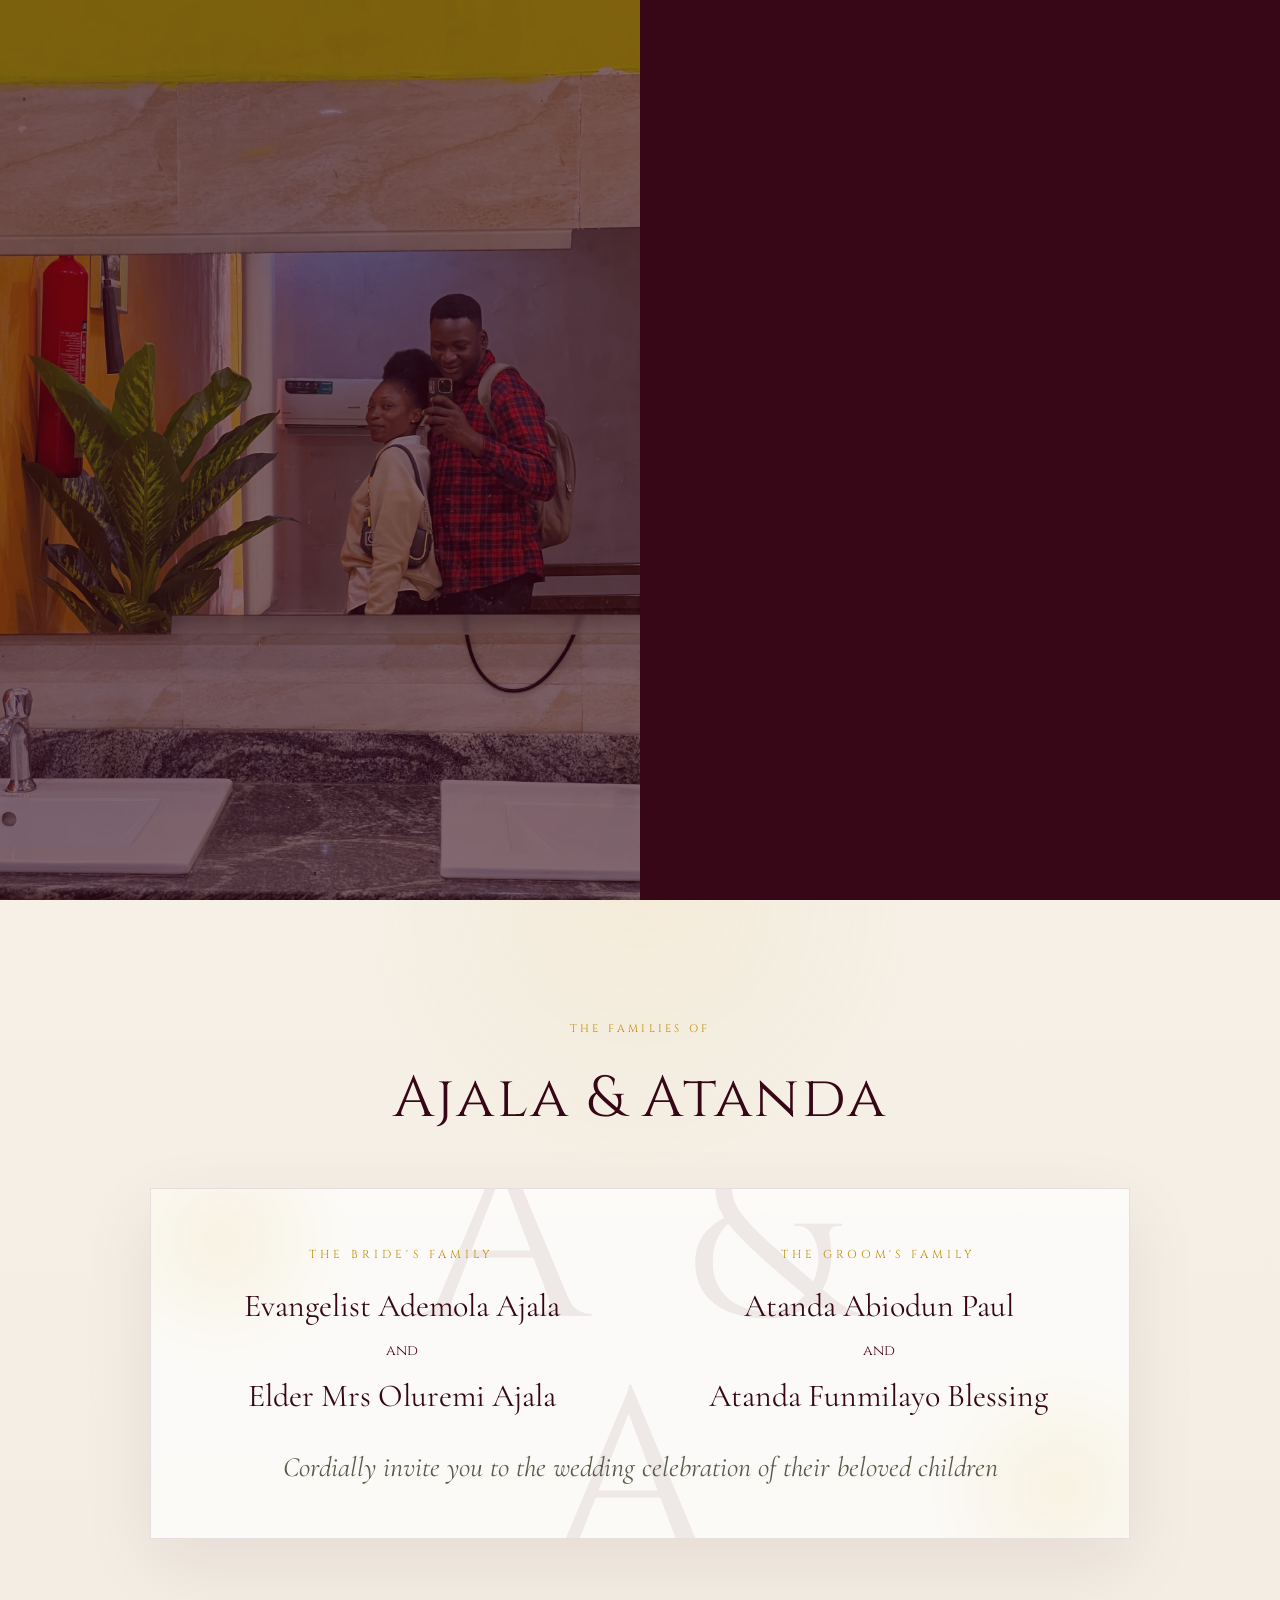
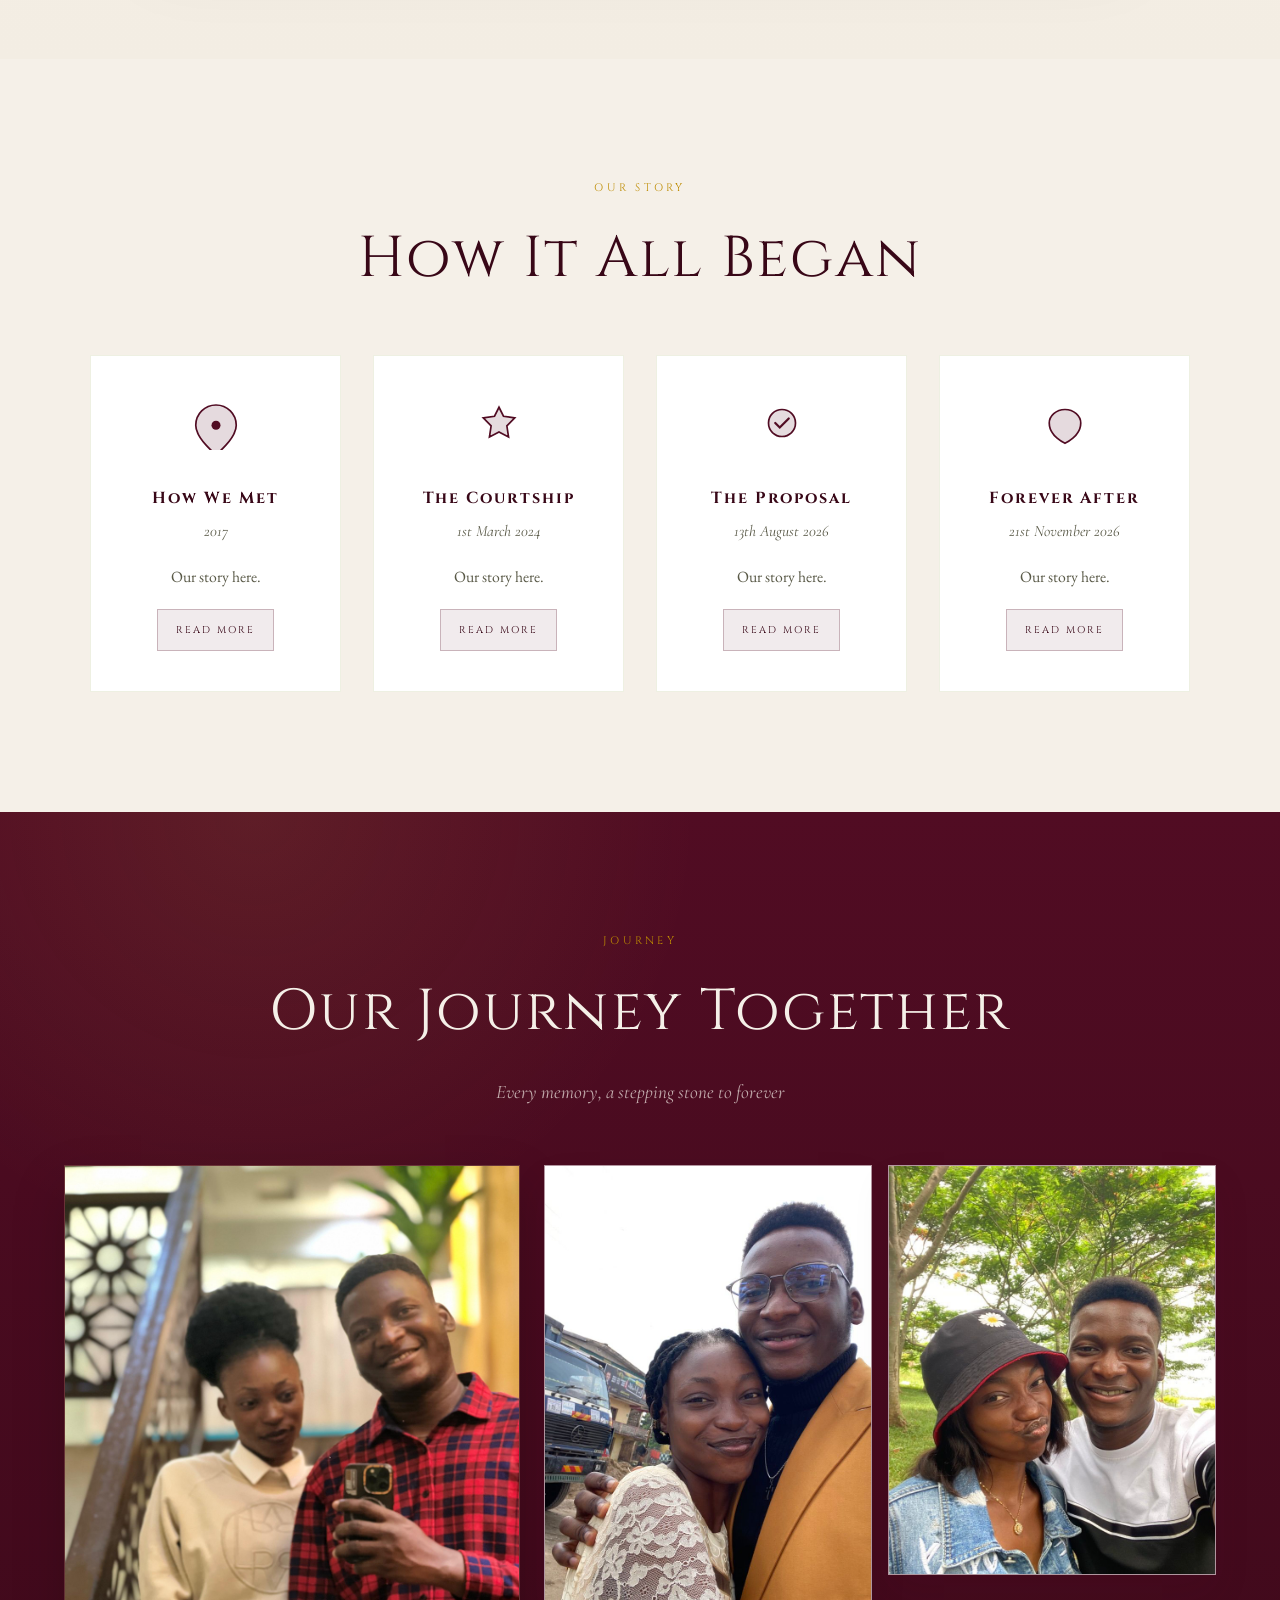
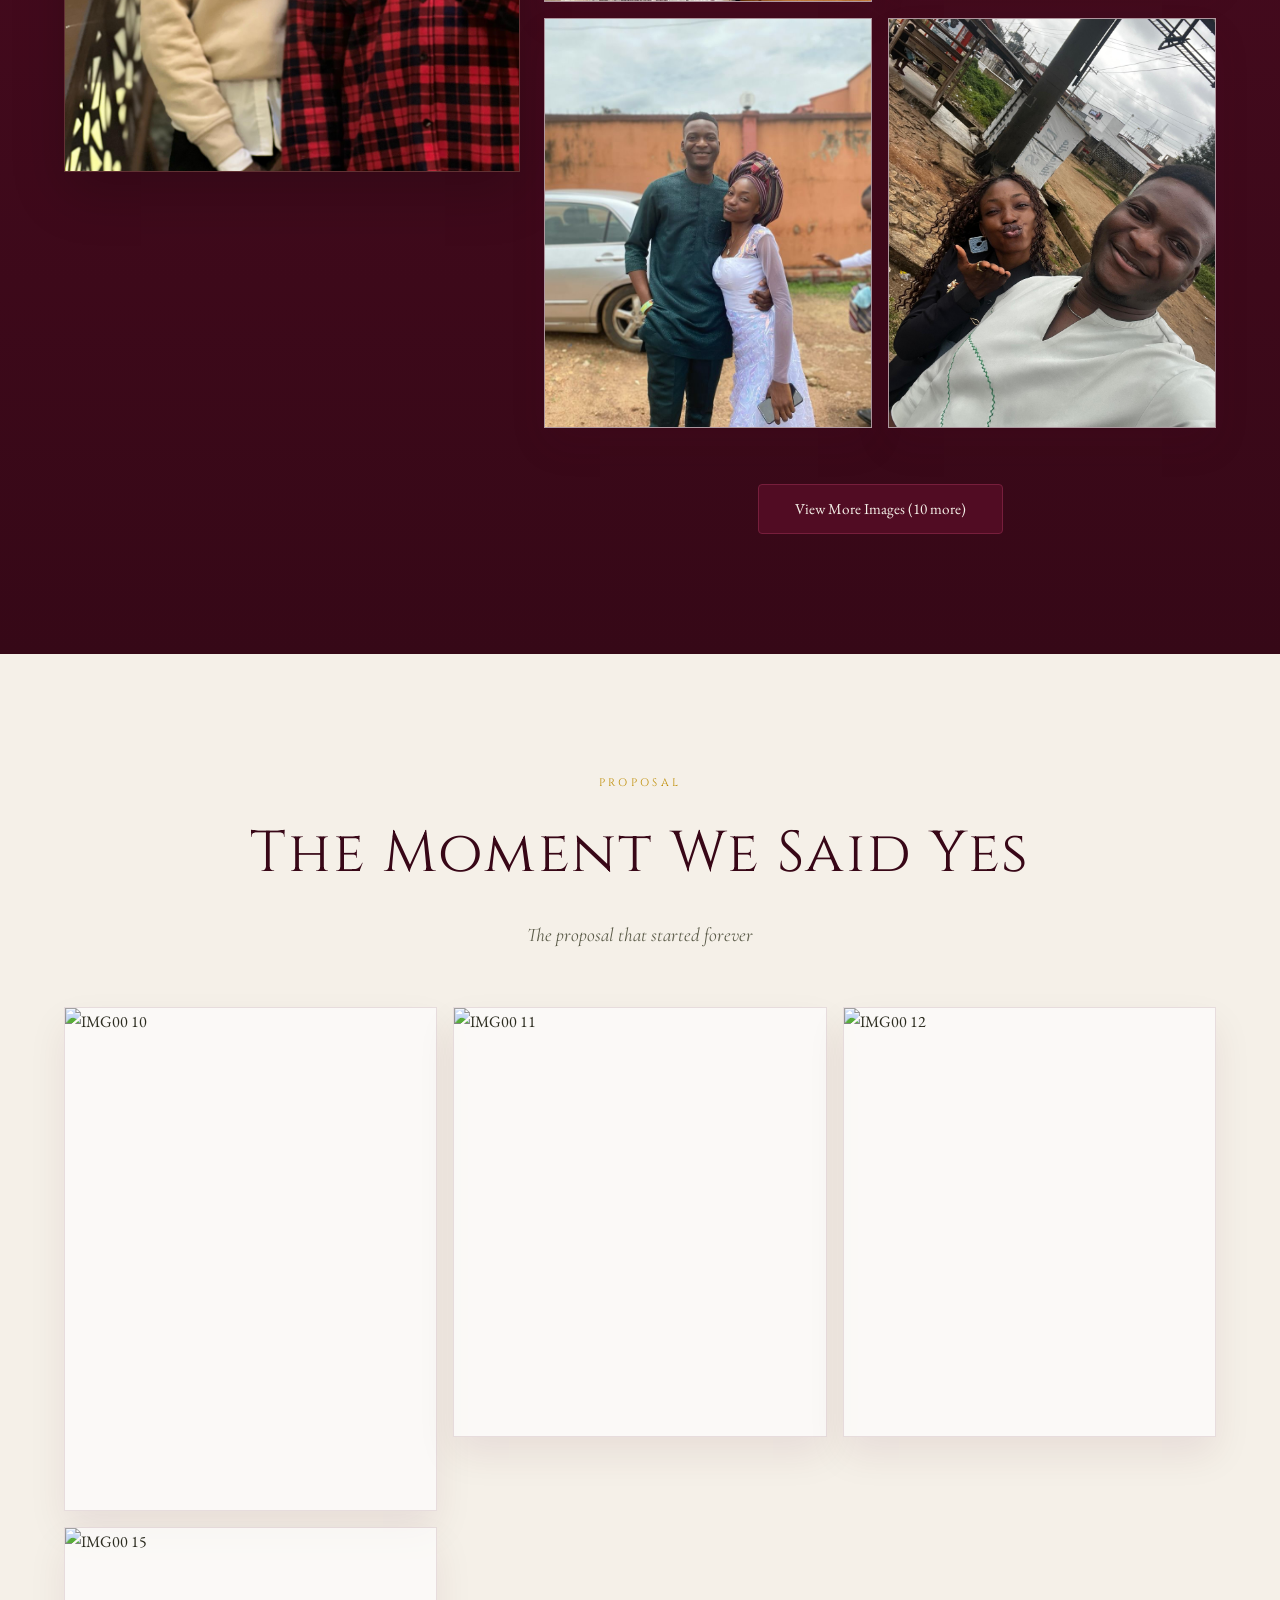
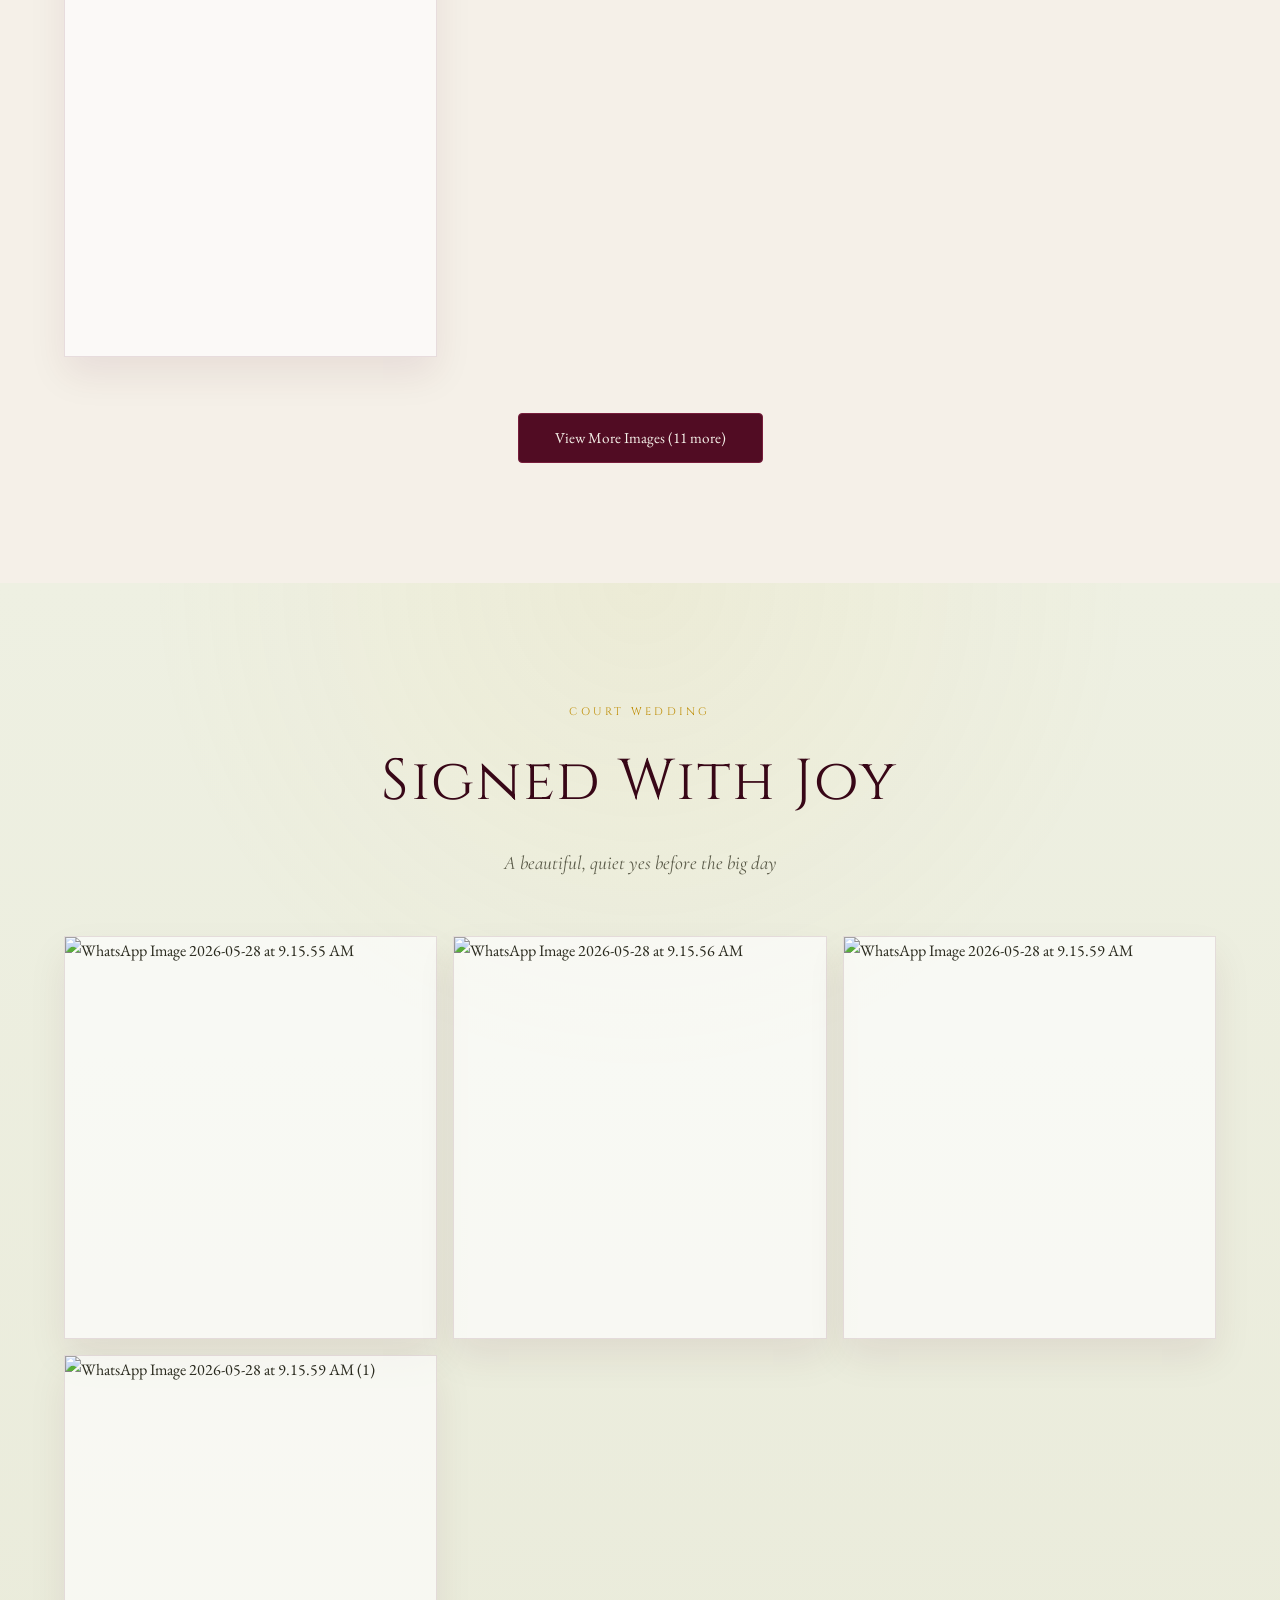
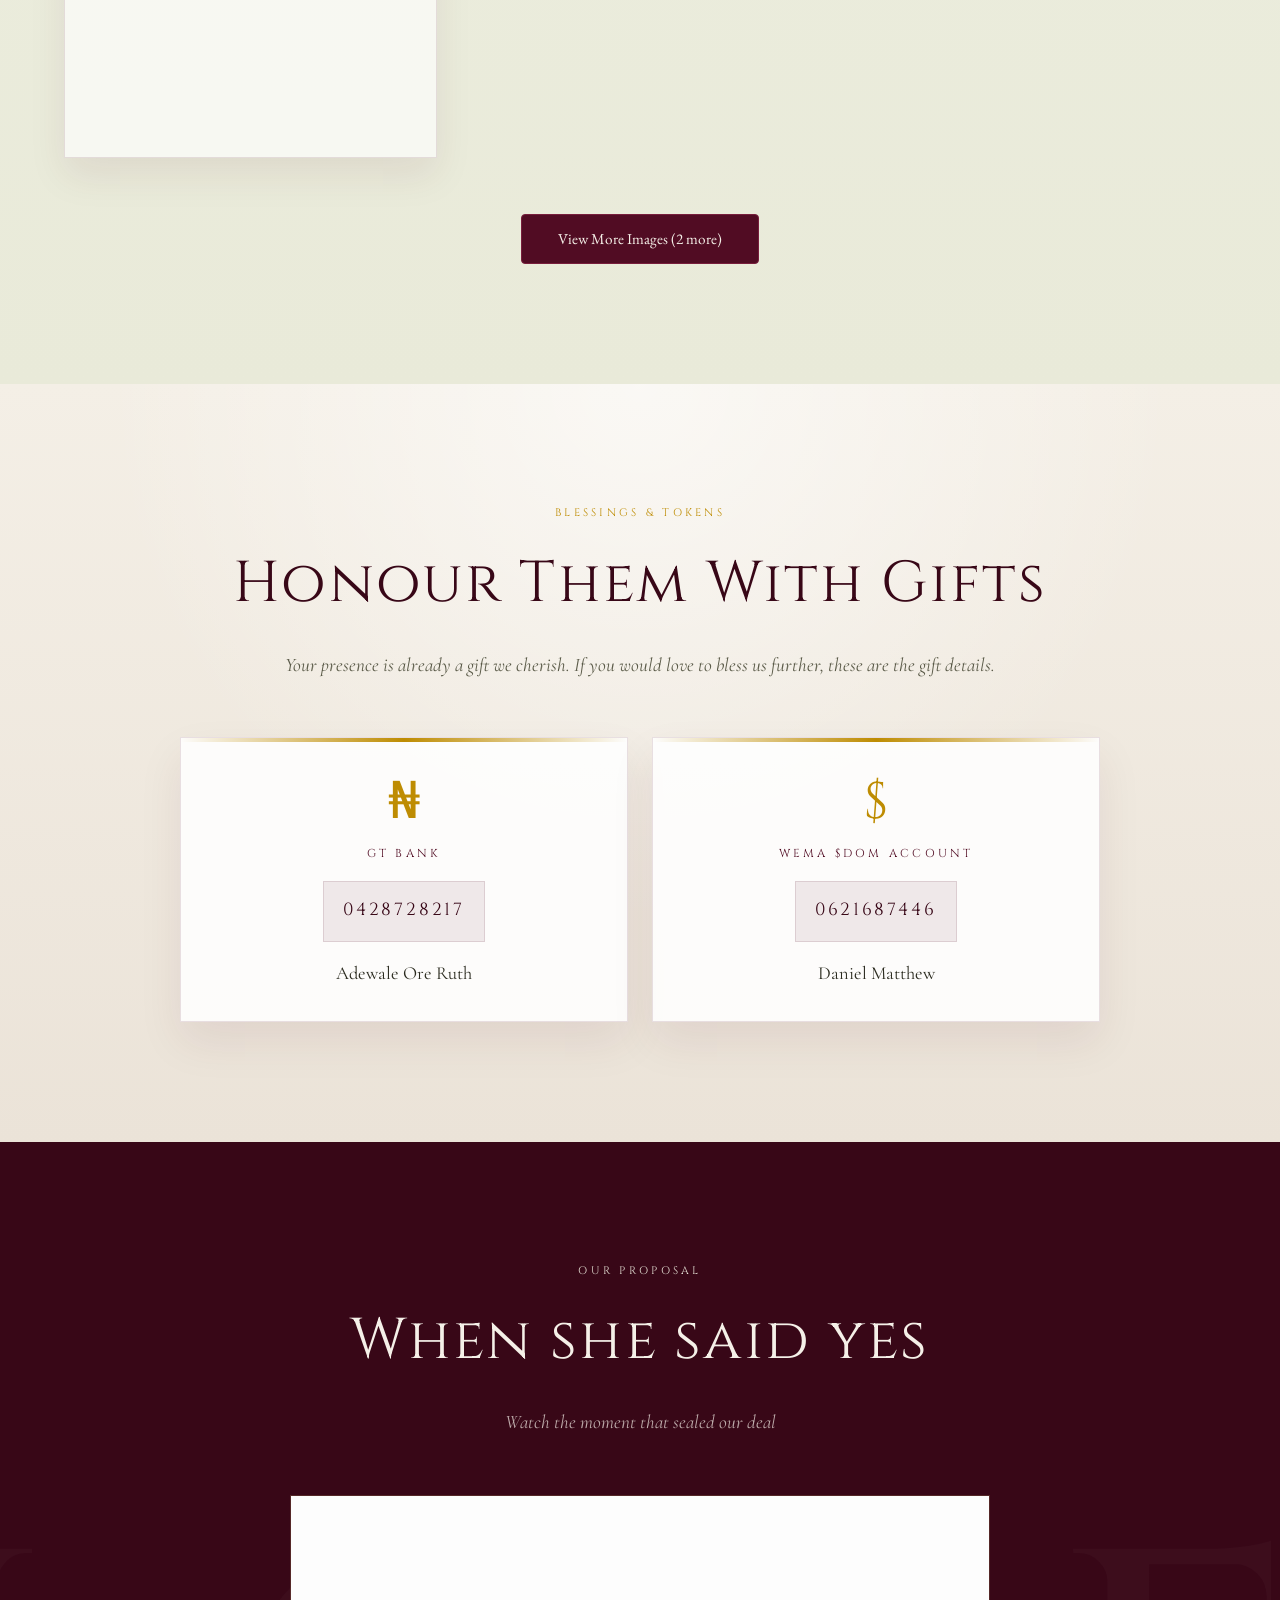
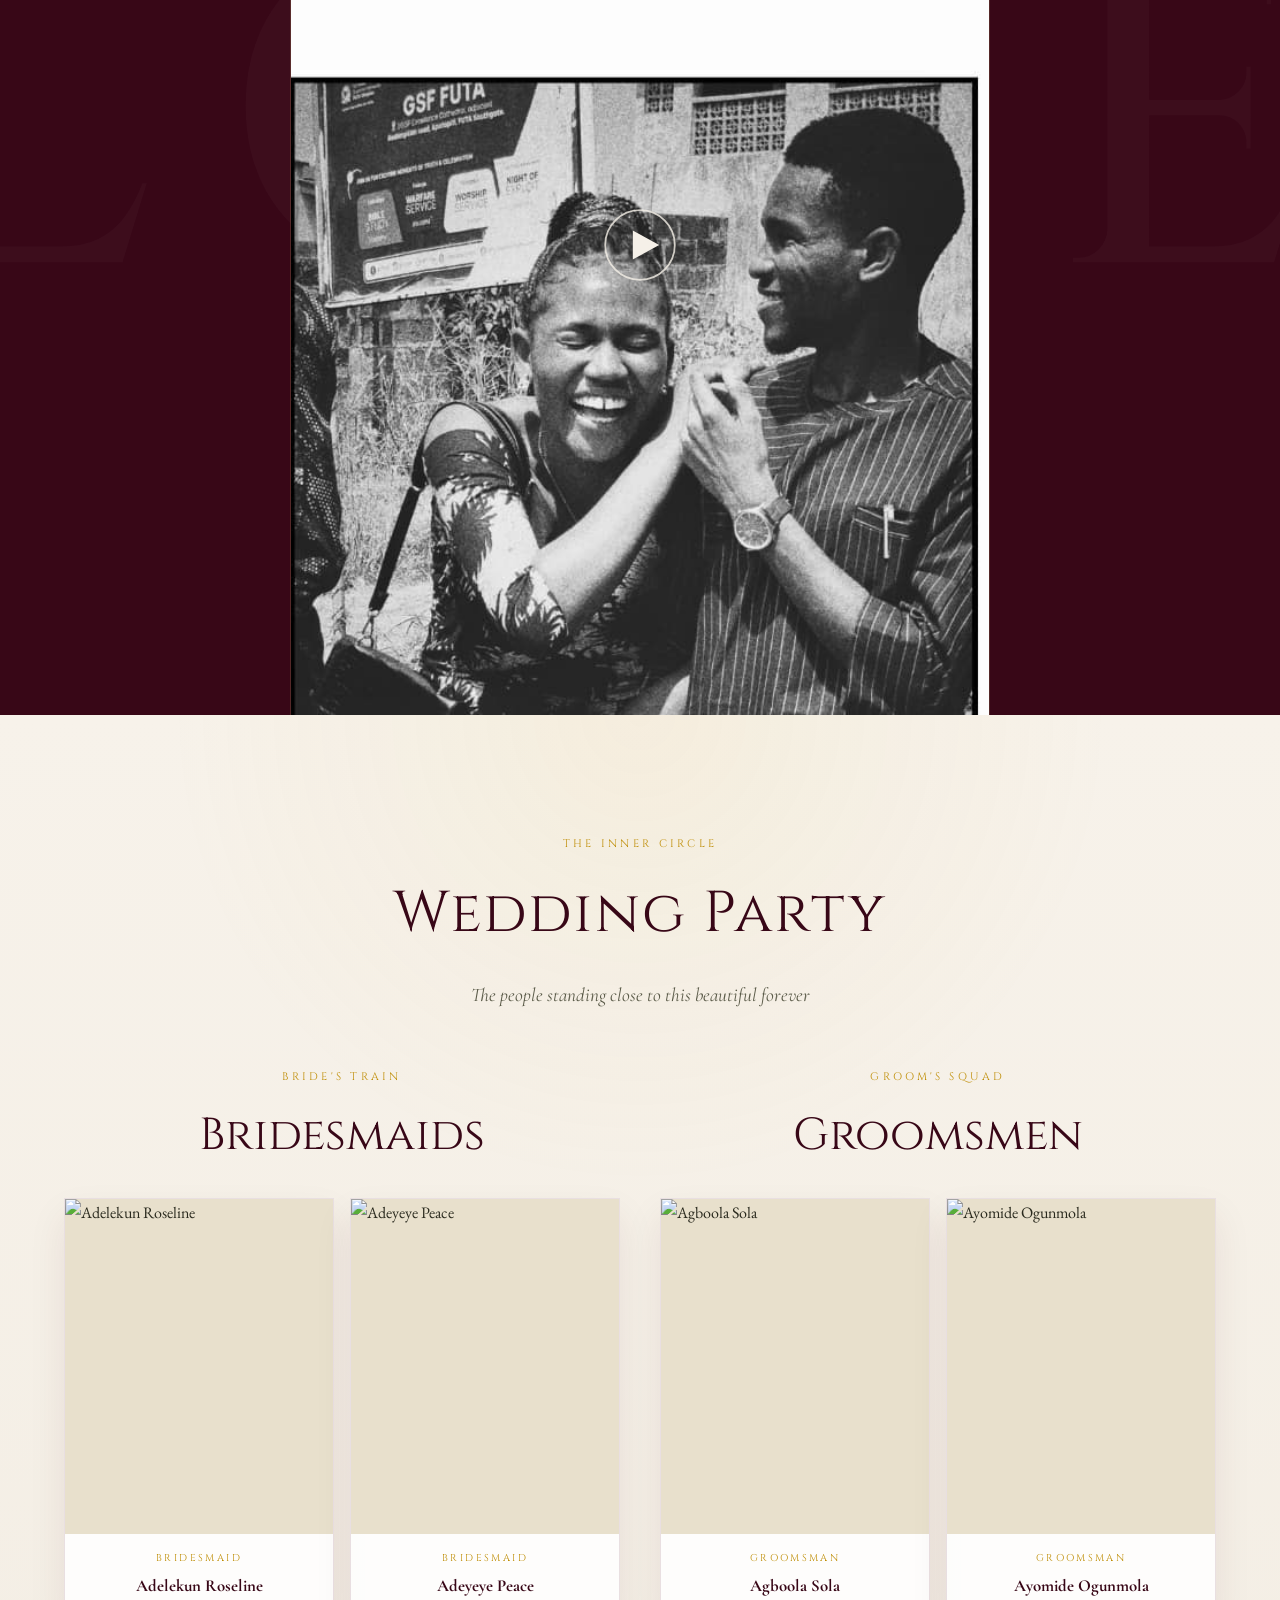
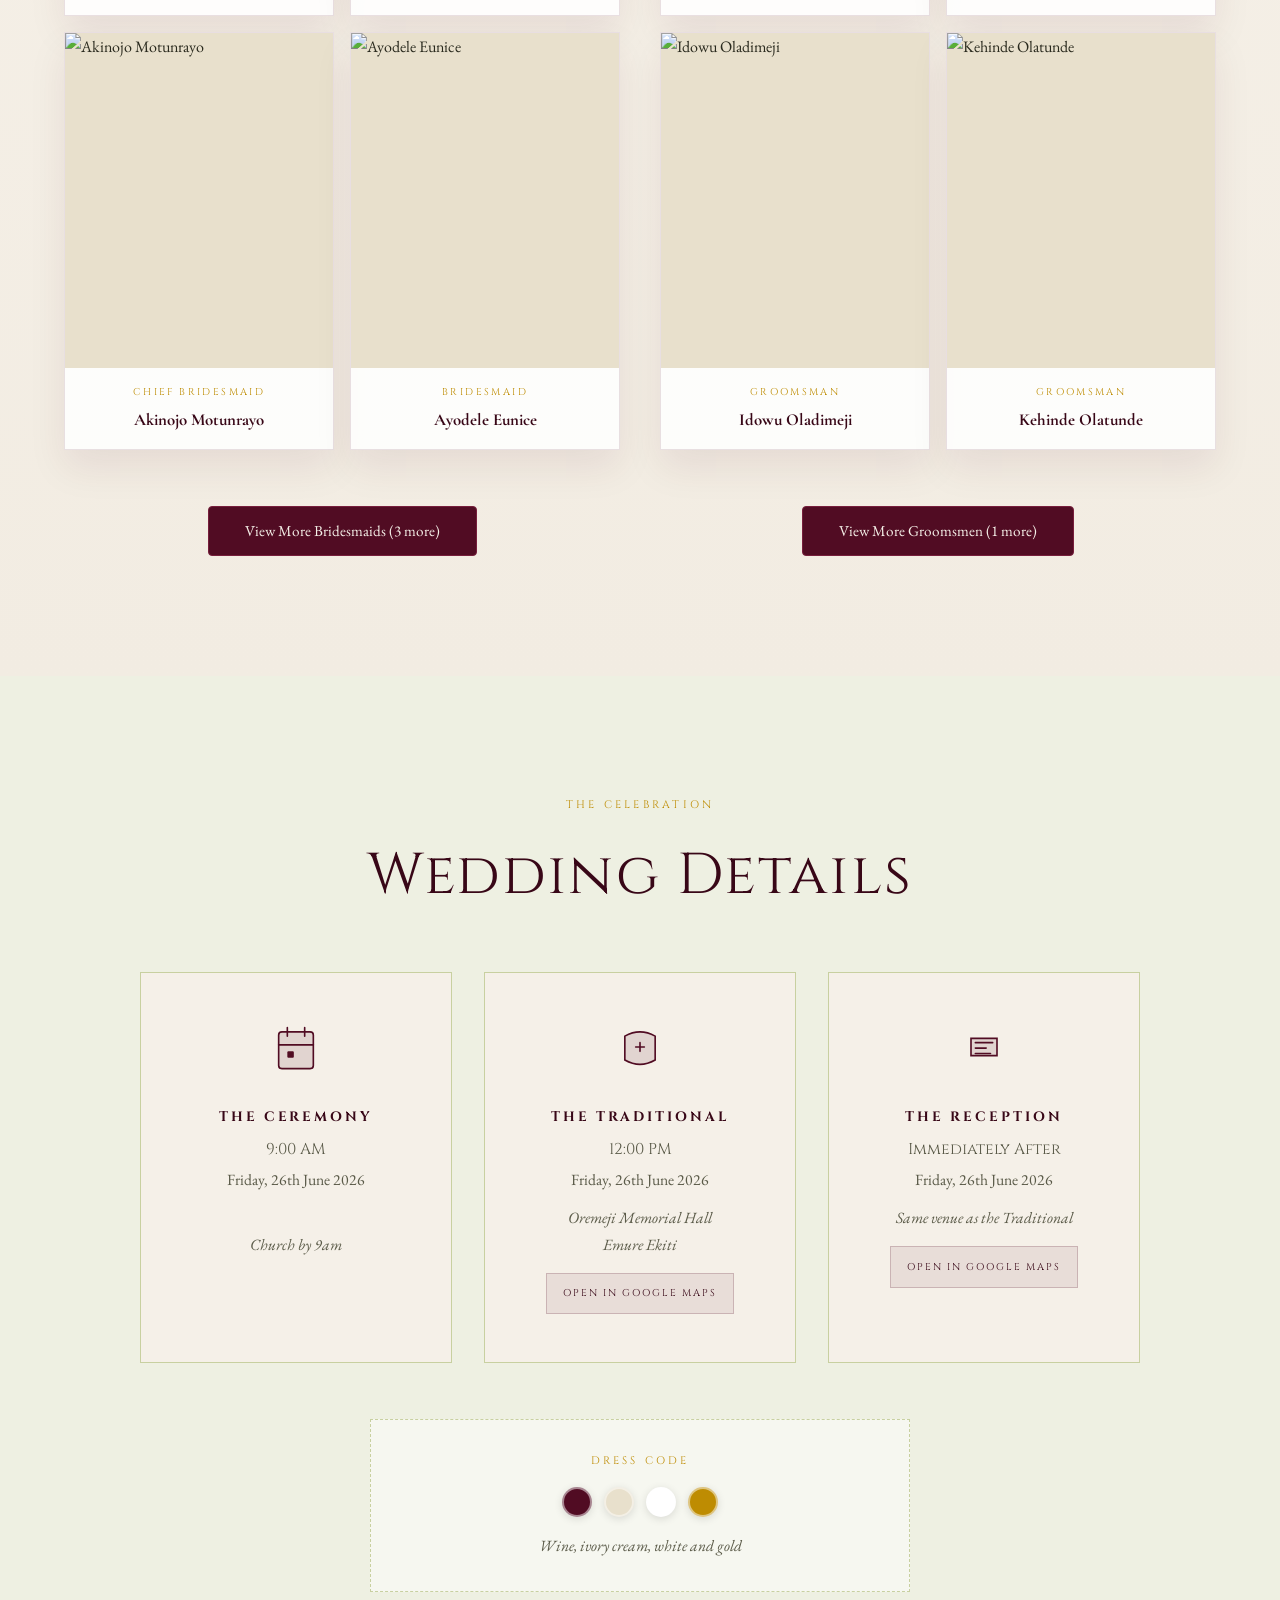
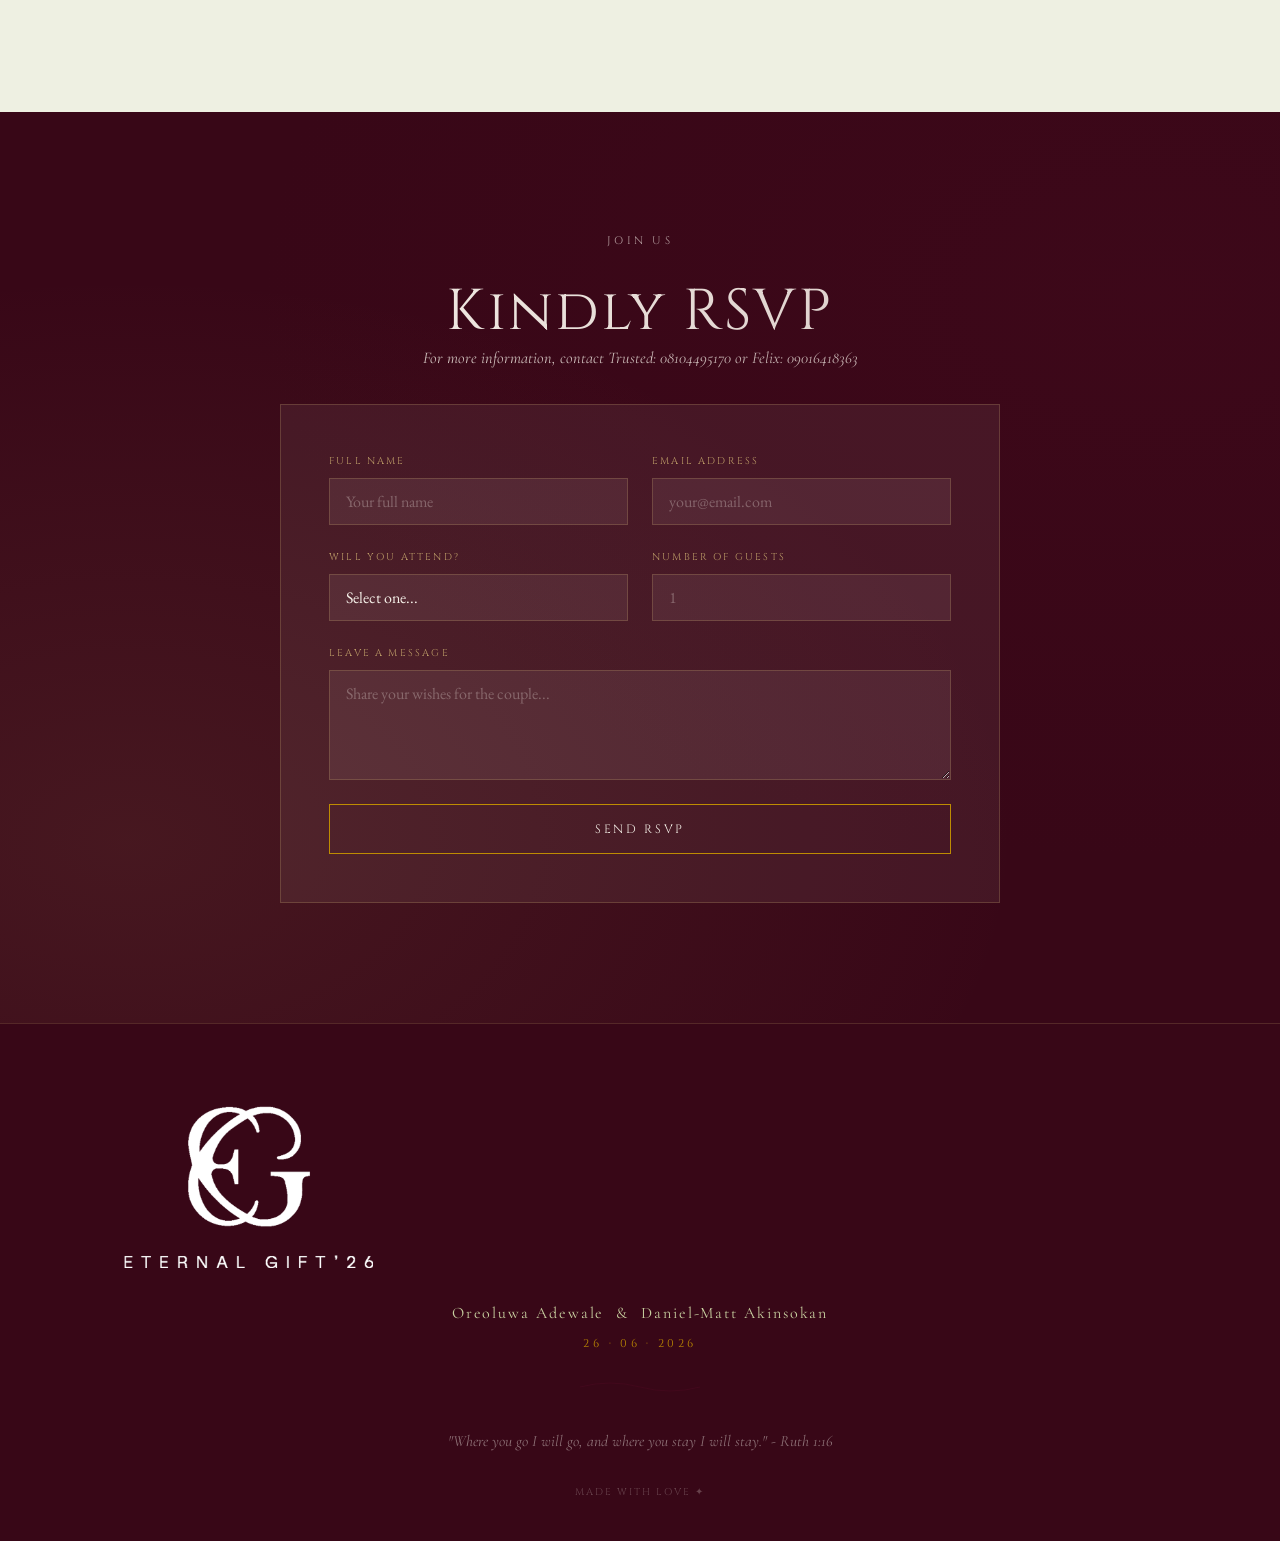
==== index.html @ fa0b30ff "first commit" ====
<!DOCTYPE html>
<html lang="en">

<!-- Mirrored from daniel-ore.vercel.app/ by HTTrack Website Copier/3.x [XR&CO'2014], Fri, 26 Jun 2026 04:36:59 GMT -->
<!-- Added by HTTrack --><meta http-equiv="content-type" content="text/html;charset=utf-8" /><!-- /Added by HTTrack -->
<head>
  <meta charset="UTF-8" />
  <meta name="viewport" content="width=device-width, initial-scale=1.0"/>
  <title>Oyindamola & Ayomide - Forever Begins</title>
  <link rel="stylesheet" href="style.css" />
  <link rel="shortcut icon" href="EG1White%202.html" type="image/x-icon">
  <link href="https://fonts.googleapis.com/css2?family=Cormorant+Garamond:ital,wght@0,300;0,400;0,600;1,300;1,400;1,600&amp;family=EB+Garamond:ital,wght@0,400;0,500;1,400&amp;family=Cinzel:wght@400;500&amp;display=swap" rel="stylesheet"/>
</head>
<body>

  <!-- PRELOADER -->
  <div id="preloader">
    <div id="preloaderBg"></div>
    <video id="logoRevealVideo" autoplay muted playsinline style="width: 100%; height: 100%; object-fit: contain; position: relative; z-index: 10;">
      <source src="video/LogoReveal.MP4" type="video/mp4"/>
    </video>
  </div>

  <!-- GLOBAL DECOR -->
  <div class="global-floaters" aria-hidden="true">
    <span class="fl f1"></span>
    <span class="fl f2"></span>
    <span class="fl f3"></span>
    <span class="fl f4"></span>
    <span class="fl f5"></span>
    <span class="fl f6"></span>
    <span class="fl f7"></span>
    <span class="fl f8"></span>
    <span class="fl f9"></span>
    <span class="fl f10"></span>
    <span class="fl f11"></span>
    <span class="fl f12"></span>
  </div>

  <!-- NAVIGATION -->
  <nav id="navbar">
    <div class="nav-monogram"><img src="pictures/EG1Black%202.PNG" alt="EG Logo" style="height: 50px; width: auto;"/></div>
    <ul class="nav-links">
      <li><a href="#party">Wedding Party</a></li>
      <li><a href="#gifts">Gifts</a></li>
      <li><a href="#story">Our Story</a></li>
      <li><a href="#journey">Journey</a></li>
      <li><a href="#proposal">Proposal</a></li>
      <li><a href="#court-wedding">Court Wedding</a></li>
      <li><a href="#video">Film</a></li>
      <li><a href="#details">Details</a></li>
    </ul>
    <button class="hamburger" id="hamburger" aria-label="menu" aria-expanded="false">
      <span></span><span></span><span></span>
    </button>
  </nav>

  <!-- HERO -->
  <section id="hero">
    <div class="hero-bg-overlay"></div>
<div class="hero-leaves hero-leaves--left">
  <svg viewBox="0 0 200 600" fill="none" xmlns="http://www.w3.org/2000/svg">
    <path d="M100 600 C60 500, 0 420, 20 300 C40 180, 120 120, 100 0" stroke="rgba(81,12,35,0.35)" stroke-width="2" fill="none"/>
    <ellipse cx="55" cy="250" rx="50" ry="25" transform="rotate(-30 55 250)" fill="rgba(81,12,35,0.18)"/>
    <ellipse cx="75" cy="160" rx="45" ry="22" transform="rotate(-15 75 160)" fill="rgba(81,12,35,0.13)"/>
    <ellipse cx="40" cy="370" rx="55" ry="27" transform="rotate(-40 40 370)" fill="rgba(81,12,35,0.20)"/>
    <ellipse cx="85" cy="80" rx="35" ry="18" transform="rotate(-10 85 80)" fill="rgba(81,12,35,0.12)"/>
    <ellipse cx="30" cy="460" rx="48" ry="23" transform="rotate(-50 30 460)" fill="rgba(81,12,35,0.15)"/>
  </svg>
</div>
<div class="hero-leaves hero-leaves--right">
  <svg viewBox="0 0 200 600" fill="none" xmlns="http://www.w3.org/2000/svg">
    <path d="M100 600 C140 500, 200 420, 180 300 C160 180, 80 120, 100 0" stroke="rgba(81,12,35,0.35)" stroke-width="2" fill="none"/>
    <ellipse cx="145" cy="250" rx="50" ry="25" transform="rotate(30 145 250)" fill="rgba(81,12,35,0.18)"/>
    <ellipse cx="125" cy="160" rx="45" ry="22" transform="rotate(15 125 160)" fill="rgba(81,12,35,0.13)"/>
    <ellipse cx="160" cy="370" rx="55" ry="27" transform="rotate(40 160 370)" fill="rgba(81,12,35,0.20)"/>
    <ellipse cx="115" cy="80" rx="35" ry="18" transform="rotate(10 115 80)" fill="rgba(81,12,35,0.12)"/>
    <ellipse cx="170" cy="460" rx="48" ry="23" transform="rotate(50 170 460)" fill="rgba(81,12,35,0.15)"/>
  </svg>
</div>

    <div class="floating-hearts" aria-hidden="true">
      <span></span><span></span><span></span><span></span><span></span><span></span>
    </div>

    <div class="hero-content">
      <p class="hero-eyebrow reveal">- Together Forever -</p>
      <h1 class="hero-name reveal">
        <span class="name-bride">Oyindamola</span>
        <span class="name-ampersand">&</span>
        <span class="name-groom">Ayomide</span>
      </h1>
      <div class="hero-divider reveal">
        <span></span><svg viewBox="0 0 40 20" width="40"><path d="M20 2 Q30 10 20 18 Q10 10 20 2Z" fill="rgba(81,12,35,0.7)"/></svg><span></span>
      </div>
      <p class="hero-date reveal">Saturday, 21th of November 2026</p>
    </div>
  </section>

  <!-- FAMILIES -->
  <section id="families">
    <div class="section-tag reveal">The Families Of</div>
    <h2 class="section-heading reveal">Ajala &amp; Atanda</h2>
    <div class="families-card reveal">
      <div class="families-watermark">A <span>&amp;</span> A</div>
      <div class="families-grid">
        <div class="family-side">
          <p class="families-label">The Bride's Family</p>
          <p class="families-name">Evangelist Ademola Ajala</p>
          <p class="families-link">and</p>
          <p class="families-name">Elder Mrs Oluremi Ajala</p>
        </div>
        <div class="family-side">
          <p class="families-label">The Groom's Family</p>
          <p class="families-name">Atanda Abiodun Paul</p>
          <p class="families-link">and</p>
          <p class="families-name">Atanda Funmilayo Blessing</p>
        </div>
      </div>
      <p class="families-intro">Cordially invite you to the wedding celebration of their beloved children</p>
    </div>
  </section>

  <!-- STORY -->
  <section id="story">
    <div class="section-tag reveal">Our Story</div>
    <h2 class="section-heading reveal">How It All Began</h2>

    <div class="story-grid">
      <div class="story-card reveal" data-delay="0">
        <div class="story-icon">
          <svg viewBox="0 0 48 48" fill="none"><path d="M24 8C14 8 6 16 6 26c0 12 18 26 18 26s18-14 18-26c0-10-8-18-18-18z" fill="rgba(81,12,35,0.15)" stroke="#510c23" stroke-width="1.5"/><circle cx="24" cy="26" r="4" fill="#510c23"/></svg>
        </div>
        <h3>How We Met</h3>
        <p class="story-date">2017</p>
        <p class="story-excerpt">Our story here.</p>
        <button class="story-readmore" type="button" data-story-target="how-we-met">Read More</button>
      </div>

      <div class="story-card reveal" data-delay="150">
        <div class="story-icon">
          <svg viewBox="0 0 48 48" fill="none"><path d="M24 10 L28 18 L38 19.5 L31 26.5 L32.5 36.5 L24 32 L15.5 36.5 L17 26.5 L10 19.5 L20 18Z" fill="rgba(81,12,35,0.15)" stroke="#510c23" stroke-width="1.5"/></svg>
        </div>
        <h3>The Courtship</h3>
        <p class="story-date">1st March 2024</p>
        <p class="story-excerpt">Our story here.</p>
        <button class="story-readmore" type="button" data-story-target="the-courtship">Read More</button>
      </div>

      <div class="story-card reveal" data-delay="300">
        <div class="story-icon">
          <svg viewBox="0 0 48 48" fill="none"><circle cx="24" cy="24" r="12" fill="rgba(81,12,35,0.15)" stroke="#510c23" stroke-width="1.5"/><path d="M18 24l4 4 8-8" stroke="#510c23" stroke-width="2" stroke-linecap="round"/></svg>
        </div>
        <h3>The Proposal</h3>
        <p class="story-date">13th August 2026</p>
        <p class="story-excerpt">Our story here.</p>
        <button class="story-readmore" type="button" data-story-target="the-proposal">Read More</button>
      </div>

      <div class="story-card reveal" data-delay="450">
        <div class="story-icon">
          <svg viewBox="0 0 48 48" fill="none"><path d="M24 12 C16 12 10 18 10 24 C10 36 24 42 24 42 C24 42 38 36 38 24 C38 18 32 12 24 12Z" fill="rgba(81,12,35,0.15)" stroke="#510c23" stroke-width="1.5"/></svg>
        </div>
        <h3>Forever After</h3>
        <p class="story-date">21st November 2026</p>
        <p class="story-excerpt">Our story here.</p>
        <button class="story-readmore" type="button" data-story-target="forever-after">Read More</button>
      </div>
    </div>
  </section>

  <!-- STORY MODAL -->
  <div class="story-modal" id="storyModal" aria-hidden="true">
    <div class="story-modal-backdrop" data-story-close></div>
    <div class="story-modal-panel" role="dialog" aria-modal="true" aria-labelledby="storyModalTitle">
      <button class="story-modal-close" type="button" data-story-close aria-label="Close story modal">&times;</button>
      <p class="story-modal-date" id="storyModalDate"></p>
      <h3 id="storyModalTitle"></h3>
      <div class="story-modal-body" id="storyModalBody"></div>
    </div>
  </div>

  <!-- JOURNEY -->
  <section id="journey" class="media-section media-section--dark">
    <div class="section-tag reveal">Journey</div>
    <h2 class="section-heading reveal" style="color:#f5f0e8;">Our Journey Together</h2>
    <p class="section-sub reveal" style="color:rgba(245,240,232,0.7);">Every memory, a stepping stone to forever</p>

    <div class="journey-layout">
      <figure class="journey-cover reveal" data-delay="0">
        <img src="pictures/journey/24.jpg" alt="Journey cover" loading="lazy"/>
      </figure>
      <div class="media-grid journey-grid" id="journeyGrid"></div>
    </div>
  </section>

  <!-- PROPOSAL -->
  <section id="proposal" class="media-section">
    <div class="section-tag reveal">Proposal</div>
    <h2 class="section-heading reveal">The Moment We Said Yes</h2>
    <p class="section-sub reveal">The proposal that started forever</p>
    <div class="media-grid proposal-grid" id="proposalGrid"></div>
  </section>

  <!-- COURT WEDDING -->
  <section id="court-wedding" class="media-section media-section--soft">
    <div class="section-tag reveal">Court Wedding</div>
    <h2 class="section-heading reveal">Signed With Joy</h2>
    <p class="section-sub reveal">A beautiful, quiet yes before the big day</p>
    <div class="media-grid court-grid" id="courtWeddingGrid"></div>
  </section>

  <!-- GIFTS -->
  <section id="gifts">
    <div class="section-tag reveal">Blessings & Tokens</div>
    <h2 class="section-heading reveal">Honour Them With Gifts</h2>
    <p class="section-sub reveal">Your presence is already a gift we cherish. If you would love to bless us further, these are the gift details.</p>

    <div class="gifts-grid">
      <article class="gift-card reveal" data-delay="0">
        <div class="gift-symbol">&#8358;</div>
        <p class="gift-bank">GT Bank</p>
        <p class="gift-number">0428728217</p>
        <p class="gift-name">Adewale Ore Ruth</p>
      </article>
      <article class="gift-card reveal" data-delay="120">
        <div class="gift-symbol">$</div>
        <p class="gift-bank">Wema $dom account</p>
        <p class="gift-number">0621687446</p>
        <p class="gift-name">Daniel Matthew</p>
      </article>
    </div>
  </section>

  <!-- LIGHTBOX -->
  <div id="lightbox" class="lightbox" role="dialog" aria-modal="true">
    <button class="lightbox-close" id="lbClose" aria-label="Close">&times;</button>
    <button class="lightbox-nav lightbox-prev" id="lbPrev" aria-label="Previous">&#8592;</button>
    <div class="lightbox-img-wrap">
      <img id="lbImg" src="#" alt="Gallery image"/>
    </div>
    <button class="lightbox-nav lightbox-next" id="lbNext" aria-label="Next">&#8594;</button>
    <div class="lightbox-counter" id="lbCounter"></div>
  </div>

  <!-- VIDEO -->
  <section id="video">
    <div class="video-bg-text">LOVE</div>
    <div class="section-tag reveal" style="color:#e8e4d8;">Our Proposal</div>
    <h2 class="section-heading reveal" style="color:#f5f0e8;">When she said yes</h2>
    <p class="section-sub reveal" style="color:rgba(245,240,232,0.7);">Watch the moment that sealed our deal</p>

    <div class="video-container reveal">
      <video id="weddingVideo" preload="metadata" poster="pictures/journey/cover.jpeg" controls>
        <source src="video/video1.mp4" type="video/mp4"/>
        Your browser does not support the video tag.
      </video>
      <div class="video-play-btn" id="videoPlayBtn">
        <svg viewBox="0 0 60 60" fill="none"><circle cx="30" cy="30" r="29" stroke="rgba(245,240,232,0.8)" stroke-width="1.5"/><polygon points="24,18 46,30 24,42" fill="#f5f0e8"/></svg>
      </div>
    </div>
  </section>

  <!-- PARTY -->
  <section id="party">
    <div class="section-tag reveal">The Inner Circle</div>
    <h2 class="section-heading reveal">Wedding Party</h2>
    <p class="section-sub reveal">The people standing close to this beautiful forever</p>

    <div class="party-layout">
      <div class="party-column">
        <div class="party-heading reveal" data-delay="0">
          <span class="party-kicker">Bride's Train</span>
          <h3>Bridesmaids</h3>
        </div>
        <div class="party-grid" id="bridesmaidGrid"></div>
      </div>
      <div class="party-column">
        <div class="party-heading reveal" data-delay="0">
          <span class="party-kicker">Groom's Squad</span>
          <h3>Groomsmen</h3>
        </div>
        <div class="party-grid party-grid--groom" id="groomsmenGrid"></div>
      </div>
    </div>
  </section>

  <!-- DETAILS -->
  <section id="details">
    <div class="section-tag reveal">The Celebration</div>
    <h2 class="section-heading reveal">Wedding Details</h2>

    <div class="details-grid">
      <div class="detail-card reveal" data-delay="0">
        <div class="detail-icon">
          <svg viewBox="0 0 48 48" fill="none"><rect x="8" y="10" width="32" height="34" rx="3" fill="rgba(81,12,35,0.12)" stroke="#510c23" stroke-width="1.5"/><path d="M16 6v8M32 6v8M8 22h32" stroke="#510c23" stroke-width="1.5" stroke-linecap="round"/><rect x="16" y="28" width="6" height="6" rx="1" fill="#510c23"/></svg>
        </div>
        <h3>The Ceremony</h3>
        <p class="detail-time">9:00 AM</p>
        <p>Friday, 26th June 2026</p>
        <p class="detail-venue"><br/>Church by 9am</p>
      </div>

      <div class="detail-card reveal" data-delay="220">
        <div class="detail-icon">
          <svg viewBox="0 0 48 48" fill="none"><path d="M10 14 Q24 6 38 14 L38 36 Q24 44 10 36Z" fill="rgba(81,12,35,0.12)" stroke="#510c23" stroke-width="1.5"/><path d="M24 20v8M20 24h8" stroke="#510c23" stroke-width="1.5" stroke-linecap="round"/></svg>
        </div>
        <h3>The Traditional</h3>
        <p class="detail-time">12:00 PM</p>
        <p>Friday, 26th June 2026</p>
        <p class="detail-venue">Oremeji Memorial Hall<br/>Emure Ekiti</p>
        <a class="venue-link" href="https://www.google.com/maps/dir/?api=1&amp;destination=Oremeji%20Memorial%20Hall%2C%20Emure%20Ekiti%2C%20Ekiti%20State%2C%20Nigeria" target="_blank" rel="noopener">Open in Google Maps</a>
      </div>

      <div class="detail-card reveal" data-delay="400">
        <div class="detail-icon">
          <svg viewBox="0 0 48 48" fill="none"><path d="M12 16h24v16H12z" fill="rgba(81,12,35,0.12)" stroke="#510c23" stroke-width="1.5"/><path d="M16 20h16M16 25h10M16 30h14" stroke="#510c23" stroke-width="1.5" stroke-linecap="round"/></svg>
        </div>
        <h3>The Reception</h3>
        <p class="detail-time">Immediately After</p>
        <p>Friday, 26th June 2026</p>
        <p class="detail-venue">Same venue as the Traditional</p>
        <a class="venue-link" href="https://www.google.com/maps/dir/?api=1&amp;destination=Oremeji%20Memorial%20Hall%2C%20Emure%20Ekiti%2C%20Ekiti%20State%2C%20Nigeria" target="_blank" rel="noopener">Open in Google Maps</a>
      </div>
    </div>

    <div class="dress-code reveal">
      <span class="dress-label">Dress Code</span>
      <div class="dress-swatches">
        <span class="swatch swatch--olive" title="Wine"></span>
        <span class="swatch swatch--cream" title="Ivory Cream"></span>
        <span class="swatch swatch--white" title="White"></span>
        <span class="swatch swatch--gold" title="Champagne Gold"></span>
      </div>
      <p>Wine, ivory cream, white and gold</p>
    </div>
  </section>

  <!-- RSVP -->
  <section id="rsvp">
    <div class="rsvp-bg-overlay"></div>
    <div class="section-tag reveal" style="color:rgba(245,240,232,0.7);">Join Us</div>
    <h2 class="section-heading reveal" style="color:#f5f0e8;">Kindly RSVP</h2>
    <p class="rsvp-contact reveal" style="color:rgba(245,240,232,0.82);">For more information, contact Trusted: 08104495170 or Felix: 09016418363</p>

    <div class="rsvp-form-wrap reveal">
      <div class="rsvp-form" id="rsvpForm">
        <div class="form-row">
          <div class="form-group">
            <label for="fname">Full Name</label>
            <input type="text" id="fname" placeholder="Your full name" autocomplete="name"/>
          </div>
          <div class="form-group">
            <label for="femail">Email Address</label>
            <input type="email" id="femail" placeholder="your@email.com" autocomplete="email"/>
          </div>
        </div>
        <div class="form-row">
          <div class="form-group">
            <label for="fattend">Will you attend?</label>
            <select id="fattend">
              <option value="">Select one...</option>
              <option value="yes">Joyfully Accept</option>
              <option value="no">Regretfully Decline</option>
            </select>
          </div>
          <div class="form-group">
            <label for="fguests">Number of Guests</label>
            <input type="number" id="fguests" min="1" max="5" placeholder="1"/>
          </div>
        </div>
        <div class="form-group full">
          <label for="fmessage">Leave a Message</label>
          <textarea id="fmessage" rows="4" placeholder="Share your wishes for the couple..."></textarea>
        </div>
        <button class="rsvp-submit" id="rsvpSubmit">Send RSVP</button>
      </div>
      <div class="rsvp-success hidden" id="rsvpSuccess">
        <div class="success-icon">
          <svg viewBox="0 0 60 60" fill="none"><circle cx="30" cy="30" r="28" stroke="#510c23" stroke-width="1.5"/><path d="M18 30l8 8 16-16" stroke="#510c23" stroke-width="2.5" stroke-linecap="round" stroke-linejoin="round"/></svg>
        </div>
        <h3>Thank you!</h3>
        <p>Your RSVP has been received. We can't wait to celebrate with you. For more information, contact Trusted: 08104495170 or Felix: 09016418363.</p>
      </div>
    </div>
  </section>

  <!-- FOOTER -->
  <footer id="footer">
    <div class="footer-monogram"><img src="pictures/EG1White%202.PNG" alt="EG Logo" style="height: 200px; width: auto;"/></div>
    <p class="footer-names">Oreoluwa Adewale &nbsp;&amp;&nbsp; Daniel-Matt Akinsokan</p>
    <p class="footer-date">26 &middot; 06 &middot; 2026</p>
    <div class="footer-divider">
      <svg viewBox="0 0 120 20" width="120"><path d="M0 10 Q30 2 60 10 Q90 18 120 10" stroke="rgba(81,12,35,0.4)" stroke-width="1" fill="none"/></svg>
    </div>
    <p class="footer-verse">"Where you go I will go, and where you stay I will stay." - Ruth 1:16</p>
    <p class="footer-credit">Made with love &#10022;</p>
  </footer>

  <!-- background music -->
  <audio id="bgAudio" src="perfect.mp3" preload="auto" autoplay loop></audio>

  <script src="script.js"></script>
</body>

<!-- Mirrored from daniel-ore.vercel.app/ by HTTrack Website Copier/3.x [XR&CO'2014], Fri, 26 Jun 2026 04:37:06 GMT -->
</html>
---- style.css ----
/* =========================================================
   ORE & DANIEL WEDDING - style.css
   Palette: Wine · Ivory Cream · Champagne Gold
   ========================================================= */

/* ─── CSS VARIABLES ─── */
:root {
  --olive:        #510c23;
  --olive-dark:   #380717;
  --olive-light:  #771e3c;
  --olive-mist:   #c8d0a0;
  --olive-pale:   #eef0e2;
  --cream:        #f5f0e8;
  --cream-dark:   #e8e0cc;
  --gold:         #be8c02;
  --white:        #fff;
  --gold-light:   #e0c898;
  --ink:          #2a2a1e;
  --ink-muted:    #5a5a48;

  --font-display: 'Cinzel', serif;
  --font-serif:   'Cormorant Garamond', serif;
  --font-body:    'EB Garamond', serif;

  --ease-out:     cubic-bezier(0.22, 1, 0.36, 1);
  --section-pad:  120px 5vw;
}

/* ─── RESET & BASE ─── */
*, *::before, *::after { box-sizing: border-box; margin: 0; padding: 0; }

html { scroll-behavior: smooth; font-size: 16px; }

body {
  background: var(--cream);
  color: var(--ink);
  font-family: var(--font-body);
  line-height: 1.7;
  overflow-x: hidden;
}

img { display: block; width: 100%; object-fit: cover; }

a { text-decoration: none; color: inherit; }

/* ─── SCROLLBAR ─── */
::-webkit-scrollbar { width: 6px; }
::-webkit-scrollbar-track { background: var(--cream); }
::-webkit-scrollbar-thumb { background: var(--olive); border-radius: 3px; }

/* ─── PRELOADER ─── */
#preloader {
  position: fixed; inset: 0;
  background: var(--olive-dark);
  display: flex; flex-direction: column;
  align-items: center; justify-content: center;
  z-index: 9999;
  transition: opacity 0.8s var(--ease-out), visibility 0.8s;
}
#preloader.hidden { opacity: 0; visibility: hidden; }

#preloaderBg {
  position: absolute; inset: 0;
  display: flex;
  pointer-events: none;
}

.preloader-side {
  flex: 1;
  background-size: cover;
  background-position: center;
  opacity: 0.4;
}

.preloader-left {
  display: none;
}

.preloader-right {
  display: none;
}

@media (min-width: 768px) {
  .preloader-left,
  .preloader-right {
    display: flex;
  }
}

.pre-monogram {
  font-family: var(--font-display);
  font-size: clamp(2.5rem, 8vw, 5rem);
  color: var(--cream);
  letter-spacing: 0.15em;
}
.pre-monogram span { color: var(--gold); }

.pre-line {
  width: 0; height: 1px;
  background: var(--gold-light);
  margin-top: 24px;
  animation: growLine 1.6s var(--ease-out) 0.4s forwards;
}
@keyframes growLine { to { width: 120px; } }

/* ─── REVEAL ANIMATION ─── */
.reveal {
  opacity: 0;
  transform: translateY(36px);
  transition: opacity 0.9s var(--ease-out), transform 0.9s var(--ease-out);
}
.reveal.visible { opacity: 1; transform: none; }

/* ─── NAVIGATION ─── */
#navbar {
  position: fixed; top: 0; left: 0; right: 0;
  z-index: 100;
  display: flex; align-items: center; justify-content: space-between;
  padding: 20px 5vw;
  transition: background 0.4s, padding 0.4s, box-shadow 0.4s;
}
#navbar.scrolled {
  background: rgba(245,240,232,0.96);
  backdrop-filter: blur(10px);
  padding: 14px 5vw;
  box-shadow: 0 2px 24px rgba(81,12,35,0.12);
}

.nav-monogram {
  font-family: var(--font-display);
  font-size: 1.1rem;
  letter-spacing: 0.2em;
  color: var(--cream);
  transition: color 0.4s;
}
#navbar.scrolled .nav-monogram { color: var(--olive-dark); }

.nav-links {
  display: flex; gap: 2.5rem;
  list-style: none;
}
.nav-links a {
  font-family: var(--font-display);
  font-size: 0.7rem;
  letter-spacing: 0.18em;
  text-transform: uppercase;
  color: rgba(245,240,232,0.85);
  transition: color 0.3s;
  position: relative;
}
.nav-links a::after {
  content: '';
  position: absolute; bottom: -4px; left: 0; right: 0;
  height: 1px; background: var(--gold);
  transform: scaleX(0); transition: transform 0.3s var(--ease-out);
}
.nav-links a:hover::after { transform: scaleX(1); }
#navbar.scrolled .nav-links a { color: var(--ink-muted); }
#navbar.scrolled .nav-links a:hover { color: var(--olive); }

.hamburger {
  display: none;
  flex-direction: column; gap: 5px;
  background: none; border: none; cursor: pointer;
  padding: 4px;
}
.hamburger span {
  display: block; width: 24px; height: 1.5px;
  background: var(--cream);
  transition: background 0.3s, transform 0.3s, opacity 0.3s;
}
#navbar.scrolled .hamburger span { background: var(--ink); }
.hamburger.open span:nth-child(1) { transform: rotate(45deg) translate(4px, 4.5px); }
.hamburger.open span:nth-child(2) { opacity: 0; }
.hamburger.open span:nth-child(3) { transform: rotate(-45deg) translate(4px, -4.5px); }

/* Mobile nav menu */
.nav-links.open {
  display: flex; flex-direction: column;
  position: fixed; inset: 0;
  background:
    radial-gradient(circle at 20% 10%, rgba(217, 180, 74, 0.2), transparent 20%),
    radial-gradient(circle at 80% 18%, rgba(192, 64, 64, 0.16), transparent 18%),
    linear-gradient(180deg, rgba(18,10,5,0.99), rgba(30,18,10,0.995));
  align-items: center; justify-content: center;
  gap: 1.4rem;
  z-index: 9999;
  padding: 9rem 1.5rem 4rem;
}
.nav-links.open a {
  font-size: clamp(1.15rem, 4vw, 1.65rem);
  letter-spacing: 0.26em;
  text-transform: uppercase;
  font-family: var(--font-display);
  color: var(--cream);
  display: block;
  padding: 0.2rem 0;
  position: relative;
}
.nav-links.open a::after {
  content: '';
  position: absolute; left: 50%; bottom: -0.25rem;
  width: 56px; height: 1px;
  transform: translateX(-50%);
  background: linear-gradient(90deg, transparent, rgba(255,219,170,0.95), transparent);
}

/* keep navbar backed when menu is open (any screen size) */
#navbar.menu-open::before {
  content: '';
  position: fixed;
  inset: 0;
  background:
    radial-gradient(circle at 20% 10%, rgba(217, 180, 74, 0.2), transparent 20%),
    radial-gradient(circle at 80% 18%, rgba(192, 64, 64, 0.16), transparent 18%),
    linear-gradient(180deg, rgba(18,10,5,0.99), rgba(30,18,10,0.995));
  z-index: 9998;
  pointer-events: none;
}

#navbar.menu-open {
  position: fixed;
  inset: 0;
  align-items: flex-start;
  justify-content: flex-start;
  padding: 1.3rem 1.1rem;
  background:
    radial-gradient(circle at 20% 10%, rgba(217, 180, 74, 0.2), transparent 20%),
    radial-gradient(circle at 80% 18%, rgba(192, 64, 64, 0.16), transparent 18%),
    linear-gradient(180deg, rgba(18,10,5,0.99), rgba(30,18,10,0.995));
  z-index: 10000;
  overflow: hidden;
}

#navbar.menu-open .nav-monogram {
  position: absolute;
  top: 1.35rem;
  left: 1.1rem;
  z-index: 10001;
  color: var(--cream);
}

#navbar.menu-open .hamburger {
  position: absolute;
  top: 1rem;
  right: 1rem;
  z-index: 10001;
  background: transparent;
  border: 1px solid rgba(245,240,232,0.24);
}

#navbar.menu-open .hamburger span {
  background: var(--cream);
}

/* ensure navbar has a background on narrower screens for visibility */
@media (max-width: 768px) {
  #navbar {
    background: rgba(81,12,35,0.97);
  }
}

/* ─── HERO ─── */
#hero {
  position: relative;
  min-height: 100svh;
  display: flex; align-items: center; justify-content: center;
  background: var(--olive-dark);
  overflow: hidden;
}

.hero-bg-overlay {
  position: absolute; inset: 0;
  background:
    radial-gradient(ellipse at 20% 50%, rgba(81,12,35,0.25) 0%, transparent 60%),
    radial-gradient(ellipse at 80% 30%, rgba(200,169,110,0.12) 0%, transparent 55%),
    linear-gradient(160deg, #1a0a10 0%, #3d1420 40%, #510c23 100%);
}

.hero-leaves {
  position: absolute; top: 0; bottom: 0;
  width: 18vw; min-width: 120px;
  pointer-events: none;
}
.hero-leaves--left  { left: 0; }
.hero-leaves--right { right: 0; }
.hero-leaves svg { width: 100%; height: 100%; }

.hero-content {
  position: relative; z-index: 2;
  text-align: center;
  padding: 120px 5vw 80px;
  max-width: 860px;
}

.hero-eyebrow {
  font-family: var(--font-serif);
  font-style: italic;
  font-size: clamp(0.95rem, 2vw, 1.15rem);
  color: var(--gold-light);
  letter-spacing: 0.2em;
  margin-bottom: 1.5rem;
}

.hero-name {
  font-family: var(--font-display);
  font-size: clamp(3rem, 10vw, 7.5rem);
  font-weight: 400;
  line-height: 1.1;
  color: var(--cream);
  letter-spacing: 0.04em;
}
.name-bride, .name-groom { display: block; }
.name-ampersand {
  display: block;
  font-family: var(--font-serif);
  font-style: italic;
  font-size: 0.55em;
  color: var(--gold);
  margin: 0.1em 0;
}

.hero-surname {
  font-family: var(--font-serif);
  font-size: clamp(0.9rem, 2vw, 1.1rem);
  color: var(--olive-mist);
  letter-spacing: 0.35em;
  text-transform: uppercase;
  margin-top: 1rem;
}

.hero-divider {
  display: flex; align-items: center; justify-content: center;
  gap: 1.5rem; margin: 2rem auto;
}
.hero-divider span {
  display: block; width: 80px; height: 1px;
  background: linear-gradient(to right, transparent, rgba(200,169,110,0.6));
}
.hero-divider span:last-child { transform: scaleX(-1); }

.hero-date {
  font-family: var(--font-serif);
  font-style: italic;
  font-size: clamp(1rem, 2.5vw, 1.3rem);
  color: rgba(245,240,232,0.75);
  letter-spacing: 0.05em;
}

.hero-cta {
  display: inline-block;
  margin-top: 2.5rem;
  padding: 14px 48px;
  border: 1px solid rgba(200,169,110,0.7);
  font-family: var(--font-display);
  font-size: 0.72rem;
  letter-spacing: 0.22em;
  text-transform: uppercase;
  color: var(--cream);
  transition: background 0.35s, color 0.35s, border-color 0.35s;
  position: relative; overflow: hidden;
}
.hero-cta::before {
  content: '';
  position: absolute; inset: 0;
  background: var(--gold);
  transform: scaleX(0); transform-origin: left;
  transition: transform 0.35s var(--ease-out);
  z-index: -1;
}
.hero-cta:hover { color: var(--ink); border-color: var(--gold); }
.hero-cta:hover::before { transform: scaleX(1); }

.hero-scroll-hint {
  position: absolute; bottom: 36px; left: 50%;
  transform: translateX(-50%);
  display: flex; flex-direction: column; align-items: center; gap: 10px;
  font-family: var(--font-display);
  font-size: 0.6rem; letter-spacing: 0.2em;
  color: rgba(245,240,232,0.5);
  animation: fadeInUp 1s 2s both;
}
.scroll-line {
  width: 1px; height: 40px;
  background: linear-gradient(to bottom, rgba(200,169,110,0.6), transparent);
  animation: scrollPulse 2s infinite;
}
@keyframes scrollPulse { 0%,100%{opacity:0.4} 50%{opacity:1} }
@keyframes fadeInUp { from{opacity:0;transform:translateX(-50%) translateY(16px)} to{opacity:1;transform:translateX(-50%) translateY(0)} }

/* ─── COUNTDOWN ─── */
#countdown {
  background: var(--olive-pale);
  padding: 64px 5vw;
  text-align: center;
  border-top: 1px solid var(--olive-mist);
  border-bottom: 1px solid var(--olive-mist);
}
.countdown-label {
  font-family: var(--font-serif);
  font-style: italic;
  font-size: 1.1rem;
  color: var(--olive);
  margin-bottom: 2rem;
  letter-spacing: 0.06em;
}
.countdown-grid {
  display: flex; align-items: baseline; justify-content: center;
  gap: 1.5rem; flex-wrap: wrap;
}
.countdown-unit { text-align: center; }
.countdown-unit span {
  display: block;
  font-family: var(--font-display);
  font-size: clamp(2.8rem, 7vw, 5.5rem);
  color: var(--olive-dark);
  line-height: 1;
  min-width: 2ch;
}
.countdown-unit label {
  font-family: var(--font-serif);
  font-size: 0.75rem;
  letter-spacing: 0.2em;
  text-transform: uppercase;
  color: var(--olive);
  margin-top: 6px;
}
.countdown-dot {
  font-family: var(--font-serif);
  font-size: 2.5rem;
  color: var(--gold);
  align-self: flex-start;
  margin-top: 0.4rem;
}

/* ─── SECTIONS (shared) ─── */
.section-tag {
  font-family: var(--font-display);
  font-size: 0.68rem;
  letter-spacing: 0.3em;
  text-transform: uppercase;
  color: var(--gold);
  text-align: center;
  margin-bottom: 0.75rem;
}
.section-heading {
  font-family: var(--font-display);
  font-size: clamp(2rem, 5vw, 3.6rem);
  font-weight: 400;
  text-align: center;
  color: var(--olive-dark);
  margin-bottom: 1rem;
  letter-spacing: 0.04em;
}
.section-sub {
  font-family: var(--font-serif);
  font-style: italic;
  font-size: clamp(1rem, 2vw, 1.2rem);
  text-align: center;
  color: var(--ink-muted);
  margin-bottom: 3.5rem;
}

/* ─── STORY ─── */
#story {
  padding: var(--section-pad);
  background: var(--cream);
}
.story-grid {
  display: grid;
  grid-template-columns: repeat(auto-fit, minmax(220px, 1fr));
  gap: 2rem;
  margin-top: 3rem;
  max-width: 1100px;
  margin-inline: auto;
}
.story-card {
  background: #fff;
  border: 1px solid var(--olive-pale);
  padding: 2.5rem 2rem;
  text-align: center;
  position: relative;
  transition: transform 0.4s var(--ease-out), box-shadow 0.4s;
}
.story-card::before {
  content: '';
  position: absolute; top: 0; left: 0; right: 0;
  height: 2px;
  background: linear-gradient(90deg, transparent, var(--olive), transparent);
  transform: scaleX(0);
  transition: transform 0.5s var(--ease-out);
}
.story-card:hover { transform: translateY(-6px); box-shadow: 0 18px 40px rgba(81,12,35,0.12); }
.story-card:hover::before { transform: scaleX(1); }

.story-icon { margin-bottom: 1.5rem; }
.story-icon svg { width: 54px; height: 54px; margin: 0 auto; }
.story-card h3 {
  font-family: var(--font-display);
  font-size: 1rem;
  letter-spacing: 0.12em;
  color: var(--olive-dark);
  margin-bottom: 0.3rem;
}
.story-date {
  font-family: var(--font-serif);
  font-style: italic;
  font-size: 0.9rem;
  color: var(--gold);
  margin-bottom: 1rem;
}
.story-card p { font-size: 0.98rem; color: var(--ink-muted); line-height: 1.7; }

/* ─── GALLERY ─── */
#gallery {
  padding: var(--section-pad);
  background: var(--olive-pale);
}
.gallery-masonry {
  columns: 3;
  column-gap: 16px;
  max-width: 1200px;
  margin: 0 auto;
}
@media (max-width: 900px) { .gallery-masonry { columns: 2; } }
@media (max-width: 540px) { .gallery-masonry { columns: 1; } }

.gallery-item {
  break-inside: avoid;
  margin-bottom: 16px;
  cursor: pointer;
}
.gallery-frame {
  position: relative;
  overflow: hidden;
  background: var(--cream-dark);
}
.gallery-frame img {
  width: 100%;
  display: block;
  transition: transform 0.7s var(--ease-out);
  aspect-ratio: 3/4;
  object-fit: cover;
}
.gallery-item.tall .gallery-frame img { aspect-ratio: 2/3; }
.gallery-overlay {
  position: absolute; inset: 0;
  background: rgba(81,12,35,0.5);
  display: flex; align-items: center; justify-content: center;
  opacity: 0;
  transition: opacity 0.4s;
}
.gallery-overlay span { font-size: 2rem; color: var(--cream); }
.gallery-item:hover .gallery-frame img { transform: scale(1.07); }
.gallery-item:hover .gallery-overlay { opacity: 1; }

/* ─── LIGHTBOX ─── */
.lightbox {
  position: fixed; inset: 0;
  background: rgba(26,30,14,0.96);
  backdrop-filter: blur(6px);
  z-index: 999;
  display: flex; align-items: center; justify-content: center;
  opacity: 0; visibility: hidden;
  transition: opacity 0.4s, visibility 0.4s;
}
.lightbox.open { opacity: 1; visibility: visible; }

.lightbox-img-wrap {
  max-width: min(88vw, 700px);
  max-height: 90vh;
}
.lightbox-img-wrap img {
  max-height: 88vh;
  width: auto;
  max-width: 100%;
  object-fit: contain;
  box-shadow: 0 24px 80px rgba(0,0,0,0.5);
}

.lightbox-close, .lightbox-nav {
  background: none; border: 1px solid rgba(245,240,232,0.3);
  color: var(--cream); cursor: pointer;
  transition: background 0.2s, border-color 0.2s;
}
.lightbox-close:hover, .lightbox-nav:hover { background: rgba(245,240,232,0.15); }

.lightbox-close {
  position: absolute; top: 24px; right: 28px;
  font-size: 1.8rem; width: 44px; height: 44px;
  border-radius: 50%;
}
.lightbox-nav {
  position: absolute;
  top: 50%; transform: translateY(-50%);
  font-size: 1.4rem; width: 48px; height: 48px;
  border-radius: 50%;
}
.lightbox-prev { left: 24px; }
.lightbox-next { right: 24px; }

.lightbox-counter {
  position: absolute; bottom: 24px; left: 50%; transform: translateX(-50%);
  font-family: var(--font-display);
  font-size: 0.7rem; letter-spacing: 0.2em;
  color: rgba(245,240,232,0.6);
}

/* ─── VIEW MORE IMAGES ─── */
.view-more-wrapper {
  grid-column: 1 / -1;
  display: flex; justify-content: center;
  padding: 40px 20px 0;
}

.view-more-btn {
  background: var(--olive);
  color: var(--cream);
  border: 1px solid var(--olive-light);
  font-family: var(--font-body);
  font-size: 0.95rem;
  padding: 14px 36px;
  border-radius: 4px;
  cursor: pointer;
  transition: background 0.3s var(--ease-out), transform 0.3s var(--ease-out);
}
.view-more-btn:hover {
  background: var(--olive-light);
  transform: translateY(-2px);
}

/* ─── GALLERY MODAL ─── */
.gallery-modal {
  position: fixed; inset: 0;
  background: rgba(26,30,14,0.96);
  backdrop-filter: blur(6px);
  z-index: 9998;
  display: flex; align-items: center; justify-content: center;
  opacity: 0; visibility: hidden;
  transition: opacity 0.4s, visibility 0.4s;
  padding: 20px;
}
.gallery-modal.active { opacity: 1; visibility: visible; }

.gallery-modal-backdrop {
  position: absolute; inset: 0;
  cursor: pointer;
}

.gallery-modal-content {
  position: relative;
  width: 100%;
  max-width: 1200px;
  max-height: 90vh;
  background: rgba(26,30,14,0.8);
  border: 1px solid rgba(200,169,110,0.2);
  border-radius: 4px;
  overflow-y: auto;
  padding: 40px;
}

.gallery-modal-close {
  position: absolute; top: 20px; right: 20px;
  background: none; border: 1px solid rgba(245,240,232,0.3);
  color: var(--cream); cursor: pointer;
  font-size: 2rem; width: 48px; height: 48px;
  border-radius: 50%;
  transition: background 0.2s, border-color 0.2s;
  z-index: 100;
}
.gallery-modal-close:hover { background: rgba(245,240,232,0.15); }

.gallery-modal-grid {
  display: grid;
  grid-template-columns: repeat(auto-fill, minmax(220px, 1fr));
  gap: 16px;
  padding-bottom: 20px;
}

.gallery-modal-card {
  position: relative;
  overflow: hidden;
  border-radius: 2px;
  aspect-ratio: 4/5;
}

.gallery-modal-card img {
  width: 100%;
  height: 100%;
  object-fit: cover;
  display: block;
  cursor: pointer;
  transition: transform 0.3s var(--ease-out);
}

.gallery-modal-card img:hover {
  transform: scale(1.05);
}

/* Party cards in modal */
.gallery-modal-party-card {
  position: relative;
  display: flex;
  flex-direction: column;
  overflow: hidden;
  border-radius: 2px;
  background: rgba(81,12,35,0.05);
  transition: background 0.3s var(--ease-out);
}

.gallery-modal-party-card:hover {
  background: rgba(81,12,35,0.15);
}

.gallery-modal-party-frame {
  position: relative;
  width: 100%;
  padding-bottom: 120%;
  overflow: hidden;
}

.gallery-modal-party-frame img {
  position: absolute;
  top: 0; left: 0;
  width: 100%;
  height: 100%;
  object-fit: cover;
  display: block;
  transition: transform 0.3s var(--ease-out);
}

.gallery-modal-party-card:hover .gallery-modal-party-frame img {
  transform: scale(1.05);
}

.gallery-modal-party-info {
  padding: 16px;
  text-align: center;
}

.gallery-modal-party-role {
  font-family: var(--font-display);
  font-size: 0.65rem;
  letter-spacing: 0.15em;
  text-transform: uppercase;
  color: var(--olive);
  margin-bottom: 4px;
}

.gallery-modal-party-name {
  font-family: var(--font-serif);
  font-size: 0.9rem;
  color: var(--ink);
  font-weight: 500;
}

/* ─── VIDEO ─── */
#video {
  position: relative;
  padding: var(--section-pad);
  background: var(--olive-dark);
  overflow: hidden;
  text-align: center;
}
.video-bg-text {
  position: absolute; top: 50%; left: 50%;
  transform: translate(-50%, -50%);
  font-family: var(--font-display);
  font-size: clamp(10rem, 35vw, 28rem);
  font-weight: 500;
  color: rgba(255,255,255,0.025);
  pointer-events: none;
  white-space: nowrap;
  letter-spacing: 0.15em;
}
.video-container {
  position: relative;
  max-width: 700px;
  max-height: 700px;
  width: 90vw;
  margin: 0 auto;
  cursor: pointer;
}
.video-container video {
  width: 100%;
  aspect-ratio: 9/16;
  object-fit: cover;
  display: block;
  border: 1px solid rgba(200,169,110,0.2);
}
.video-play-btn {
  position: absolute; top: 50%; left: 50%;
  transform: translate(-50%, -50%);
  width: 72px; height: 72px;
  transition: transform 0.3s var(--ease-out), opacity 0.3s;
}
.video-play-btn.hidden { opacity: 0; pointer-events: none; }
.video-container:hover .video-play-btn { transform: translate(-50%, -50%) scale(1.1); }

/* ─── QUOTE ─── */
#quote {
  position: relative;
  padding: 100px 5vw;
  background: var(--cream);
  text-align: center;
  overflow: hidden;
}
.quote-leaf {
  position: absolute;
  width: 300px; height: 300px;
  border-radius: 50% 0 50% 0;
  background: rgba(81,12,35,0.07);
  pointer-events: none;
}
.quote-leaf--1 { top: -80px; left: -80px; }
.quote-leaf--2 { bottom: -80px; right: -80px; }

#quote blockquote { position: relative; max-width: 680px; margin: 0 auto; }
#quote blockquote p {
  font-family: var(--font-serif);
  font-style: italic;
  font-size: clamp(1.5rem, 3.5vw, 2.4rem);
  color: var(--olive-dark);
  line-height: 1.5;
  margin-bottom: 1.2rem;
}
#quote blockquote cite {
  font-family: var(--font-display);
  font-size: 0.72rem;
  letter-spacing: 0.22em;
  color: var(--gold);
  text-transform: uppercase;
  font-style: normal;
}

/* ─── DETAILS ─── */
#details {
  padding: var(--section-pad);
  background: var(--olive-pale);
}
.details-grid {
  display: grid;
  grid-template-columns: 1fr auto 1fr;
  gap: 2rem;
  max-width: 1000px;
  margin: 3rem auto 0;
  align-items: stretch;
}
@media (max-width: 760px) {
  .details-grid { grid-template-columns: 1fr; }
}

.detail-card {
  background: var(--cream);
  border: 1px solid var(--olive-mist);
  padding: 3rem 2.5rem;
  text-align: center;
  transition: transform 0.4s var(--ease-out), box-shadow 0.4s;
}
.detail-card:hover { transform: translateY(-5px); box-shadow: 0 16px 36px rgba(81,12,35,0.1); }
.detail-icon { margin-bottom: 1.5rem; }
.detail-icon svg { width: 52px; height: 52px; margin: 0 auto; }
.detail-card h3 {
  font-family: var(--font-display);
  font-size: 0.85rem;
  letter-spacing: 0.22em;
  text-transform: uppercase;
  color: var(--olive-dark);
  margin-bottom: 0.5rem;
}
.detail-time {
  font-family: var(--font-display);
  font-size: 1.8rem;
  color: var(--olive-dark);
  margin-bottom: 0.25rem;
}
.detail-card p { font-size: 0.98rem; color: var(--ink-muted); }
.detail-venue { margin-top: 0.7rem; font-style: italic; color: var(--olive); }

.feature-card {
  background: var(--olive-dark);
  border-color: var(--olive-dark);
  display: flex; flex-direction: column;
  align-items: center; justify-content: center;
  padding: 2.5rem 2rem;
  min-width: 200px;
}
.monogram-large {
  font-family: var(--font-display);
  font-size: 3.5rem;
  color: var(--cream);
  letter-spacing: 0.08em;
}
.monogram-large span { color: var(--gold); font-family: var(--font-serif); font-style: italic; }
.feature-tagline {
  font-family: var(--font-serif);
  font-style: italic;
  font-size: 0.95rem;
  color: var(--olive-mist);
  margin: 0.75rem 0 1.25rem;
}
.petal-row { display: flex; gap: 8px; align-items: center; }

.dress-code {
  max-width: 540px;
  margin: 3.5rem auto 0;
  text-align: center;
  padding: 2rem;
  border: 1px dashed var(--olive-mist);
  background: rgba(255,255,255,0.5);
}
.dress-label {
  font-family: var(--font-display);
  font-size: 0.68rem;
  letter-spacing: 0.28em;
  text-transform: uppercase;
  color: var(--gold);
  display: block;
  margin-bottom: 1rem;
}
.dress-swatches {
  display: flex; justify-content: center; gap: 12px;
  margin-bottom: 1rem;
}
.swatch {
  display: block;
  width: 30px; height: 30px;
  border-radius: 50%;
  border: 2px solid rgba(255,255,255,0.5);
  box-shadow: 0 2px 8px rgba(0,0,0,0.12);
}
.swatch--olive  { background: var(--olive); }
.swatch--cream  { background: var(--cream-dark); }
.swatch--gold   { background: var(--gold); }
.swatch--white   { background: var(--white); }
.dress-code p { font-style: italic; color: var(--ink-muted); font-size: 0.98rem; }

/* ─── RSVP ─── */
#rsvp {
  position: relative;
  padding: var(--section-pad);
  background: var(--olive-dark);
  overflow: hidden;
}
.rsvp-bg-overlay {
  position: absolute; inset: 0;
  background:
    radial-gradient(ellipse at 10% 80%, rgba(200,169,110,0.1) 0%, transparent 55%),
    radial-gradient(ellipse at 90% 20%, rgba(81,12,35,0.2) 0%, transparent 55%);
  pointer-events: none;
}
.rsvp-form-wrap {
  max-width: 720px;
  margin: 0 auto;
  position: relative; z-index: 1;
}
.rsvp-form {
  background: rgba(245,240,232,0.06);
  border: 1px solid rgba(200,169,110,0.25);
  padding: 3rem;
}
.form-row {
  display: grid;
  grid-template-columns: 1fr 1fr;
  gap: 1.5rem;
  margin-bottom: 1.5rem;
}
@media (max-width: 600px) { .form-row { grid-template-columns: 1fr; } }

.form-group { display: flex; flex-direction: column; gap: 8px; }
.form-group.full { margin-bottom: 1.5rem; }

.form-group label {
  font-family: var(--font-display);
  font-size: 0.62rem;
  letter-spacing: 0.22em;
  text-transform: uppercase;
  color: rgba(200,169,110,0.9);
}
.form-group input,
.form-group select,
.form-group textarea {
  background: rgba(245,240,232,0.07);
  border: 1px solid rgba(200,169,110,0.25);
  color: var(--cream);
  font-family: var(--font-body);
  font-size: 1rem;
  padding: 12px 16px;
  outline: none;
  transition: border-color 0.3s, background 0.3s;
  resize: vertical;
  appearance: none;
  -webkit-appearance: none;
}
.form-group input::placeholder,
.form-group textarea::placeholder { color: rgba(245,240,232,0.3); }
.form-group select option { background: var(--olive-dark); color: var(--cream); }
.form-group input:focus,
.form-group select:focus,
.form-group textarea:focus {
  border-color: var(--gold);
  background: rgba(245,240,232,0.1);
}

.rsvp-submit {
  width: 100%;
  padding: 16px;
  background: transparent;
  border: 1px solid var(--gold);
  font-family: var(--font-display);
  font-size: 0.75rem;
  letter-spacing: 0.22em;
  text-transform: uppercase;
  color: var(--cream);
  cursor: pointer;
  transition: background 0.35s, color 0.35s;
  position: relative; overflow: hidden;
}
.rsvp-submit::before {
  content: '';
  position: absolute; inset: 0;
  background: var(--gold);
  transform: scaleX(0); transform-origin: left;
  transition: transform 0.35s var(--ease-out);
  z-index: -1;
}
.rsvp-submit:hover { color: var(--ink); }
.rsvp-submit:hover::before { transform: scaleX(1); }

.rsvp-success {
  text-align: center;
  padding: 4rem 2rem;
  color: var(--cream);
}
.rsvp-success.hidden { display: none; }
.success-icon svg { width: 72px; height: 72px; margin: 0 auto 1.5rem; }
.rsvp-success h3 {
  font-family: var(--font-display);
  font-size: 2rem;
  letter-spacing: 0.08em;
  margin-bottom: 1rem;
}
.rsvp-success p { font-style: italic; color: rgba(245,240,232,0.75); font-size: 1.1rem; }

/* ─── FOOTER ─── */
#footer {
  background: var(--olive-dark);
  border-top: 1px solid rgba(200,169,110,0.2);
  padding: 64px 5vw 40px;
  text-align: center;
  justify-items: center;
  align-items: center;
}
.footer-monogram {
  font-family: var(--font-display);
  font-size: 2.2rem;
  color: var(--cream);
  letter-spacing: 0.15em;
  margin-bottom: 0.75rem;
}
.footer-monogram span { color: var(--gold); font-family: var(--font-serif); font-style: italic; }
.footer-names {
  font-family: var(--font-serif);
  font-size: 1rem;
  color: var(--olive-mist);
  letter-spacing: 0.12em;
  margin-bottom: 0.4rem;
  text-align: center;
}
.footer-date {
  font-family: var(--font-display);
  font-size: 0.7rem;
  letter-spacing: 0.3em;
  color: var(--gold);
  margin-bottom: 1.5rem;
}
.footer-divider { margin-bottom: 1.5rem; }
.footer-verse {
  font-family: var(--font-serif);
  font-style: italic;
  font-size: 0.98rem;
  color: rgba(245,240,232,0.45);
  margin-bottom: 1.8rem;
  max-width: 480px;
  margin-inline: auto;
}
.footer-credit {
  font-family: var(--font-display);
  font-size: 0.62rem;
  letter-spacing: 0.2em;
  color: rgba(245,240,232,0.25);
  text-transform: uppercase;
}

/* ─── UTILITY ─── */
.hidden { display: none !important; }

/* ─── RESPONSIVE TWEAKS ─── */
@media (max-width: 768px) {
  :root { --section-pad: 80px 6vw; }
  .nav-links { display: none; }
  .hamburger { display: flex; }
  .hero-content { padding: 100px 6vw 70px; }
  .lightbox-prev { left: 10px; }
  .lightbox-next { right: 10px; }
  .rsvp-form { padding: 2rem 1.5rem; }
}

@media (max-width: 480px) {
  .details-grid { grid-template-columns: 1fr; }
  .feature-card { min-width: unset; }
}

/* === NEW WEDDING SECTIONS === */
#party {
  padding: var(--section-pad);
  background:
    radial-gradient(circle at 50% 0%, rgba(217, 180, 74, 0.08), transparent 28%),
    linear-gradient(180deg, #f7f2ea 0%, #f2ece2 100%);
}

.party-layout {
  max-width: 1240px;
  margin: 3rem auto 0;
  display: grid;
  grid-template-columns: repeat(2, minmax(0, 1fr));
  gap: 2.5rem;
}

.party-column {
  min-width: 0;
}

.party-heading {
  text-align: center;
  margin-bottom: 1.5rem;
}

.party-kicker {
  display: block;
  font-family: var(--font-display);
  font-size: 0.68rem;
  letter-spacing: 0.3em;
  text-transform: uppercase;
  color: var(--gold);
  margin-bottom: 0.7rem;
}

.party-heading h3 {
  font-family: var(--font-display);
  font-size: clamp(1.8rem, 4vw, 2.8rem);
  font-weight: 400;
  color: var(--olive-dark);
}

.party-grid {
  display: grid;
  grid-template-columns: repeat(2, minmax(0, 1fr));
  gap: 1rem;
}

.party-card {
  background: rgba(255, 255, 255, 0.88);
  border: 1px solid rgba(81,12,35,0.12);
  box-shadow: 0 18px 36px rgba(81,12,35,0.08);
  overflow: hidden;
  transition: transform 0.35s var(--ease-out), box-shadow 0.35s var(--ease-out);
}

.party-card:hover {
  transform: translateY(-5px);
  box-shadow: 0 24px 48px rgba(81,12,35,0.12);
}

.party-frame {
  aspect-ratio: 4 / 5;
  overflow: hidden;
  background: var(--cream-dark);
}

.party-frame img {
  width: 100%;
  height: 100%;
  object-fit: cover;
  cursor: zoom-in;
}

.party-card-copy {
  padding: 1rem 0.9rem 1.1rem;
  text-align: center;
}

.party-role {
  font-family: var(--font-display);
  font-size: 0.62rem;
  letter-spacing: 0.24em;
  text-transform: uppercase;
  color: var(--gold);
  margin-bottom: 0.45rem;
}

.party-card h4 {
  font-family: var(--font-serif);
  font-size: 1.05rem;
  line-height: 1.4;
  color: var(--olive-dark);
}

#gifts {
  padding: var(--section-pad);
  background:
    radial-gradient(circle at top, rgba(255, 255, 255, 0.6), transparent 54%),
    linear-gradient(180deg, #f4efe6 0%, #ebe3d8 100%);
}

.gifts-grid {
  display: grid;
  grid-template-columns: repeat(2, minmax(0, 1fr));
  gap: 1.5rem;
  max-width: 920px;
  margin: 3rem auto 0;
}

.gift-card {
  position: relative;
  background: rgba(255, 255, 255, 0.88);
  border: 1px solid rgba(81,12,35,0.12);
  box-shadow: 0 20px 42px rgba(81,12,35,0.08);
  text-align: center;
  padding: 2.4rem 1.5rem 2rem;
  overflow: hidden;
}

.gift-card::before {
  content: '';
  position: absolute;
  inset: 0 auto auto 0;
  width: 100%;
  height: 4px;
  background: linear-gradient(90deg, transparent, var(--gold), transparent);
}

.gift-symbol {
  font-family: var(--font-display);
  font-size: 3.2rem;
  color: var(--gold);
  line-height: 1;
  margin-bottom: 1rem;
}

.gift-bank {
  font-family: var(--font-display);
  font-size: 0.72rem;
  letter-spacing: 0.28em;
  text-transform: uppercase;
  color: var(--olive);
  margin-bottom: 1.1rem;
}

.gift-number {
  display: inline-block;
  padding: 0.9rem 1.2rem;
  background: rgba(81,12,35,0.08);
  border: 1px solid rgba(81,12,35,0.12);
  font-family: var(--font-display);
  font-size: 1.1rem;
  letter-spacing: 0.16em;
  color: var(--olive-dark);
  margin-bottom: 1rem;
}

.gift-name {
  font-family: var(--font-serif);
  font-size: 1.15rem;
  color: var(--ink);
}

.media-section {
  padding: var(--section-pad);
}

.media-section--dark {
  background:
    radial-gradient(circle at 20% 0%, rgba(217, 180, 74, 0.1), transparent 25%),
    linear-gradient(180deg, #510c23 0%, #360817 100%);
}

.media-section--dark .section-heading,
.media-section--dark .section-sub {
  color: var(--cream);
}

.media-section--dark .section-sub {
  color: rgba(245, 240, 232, 0.72);
}

.media-section--soft {
  background:
    radial-gradient(circle at 50% 0%, rgba(217, 180, 74, 0.08), transparent 32%),
    linear-gradient(180deg, #eef0e2 0%, #e9ead9 100%);
}

.journey-layout {
  max-width: 1260px;
  margin: 3rem auto 0;
  display: grid;
  grid-template-columns: minmax(280px, 0.95fr) minmax(0, 1.4fr);
  gap: 1.5rem;
  align-items: start;
}

.journey-cover {
  margin: 0;
  border: 1px solid rgba(200, 169, 110, 0.2);
  box-shadow: 0 22px 50px rgba(0, 0, 0, 0.18);
  overflow: hidden;
  background: rgba(255, 255, 255, 0.04);
}

.journey-cover img {
  width: 100%;
  display: block;
  aspect-ratio: 3 / 4;
  object-fit: cover;
  cursor: zoom-in;
}

.media-grid {
  display: grid;
  grid-template-columns: repeat(2, minmax(0, 1fr));
  gap: 1rem;
}

.media-card {
  aspect-ratio: 4 / 5;
  overflow: hidden;
  border: 1px solid rgba(81,12,35,0.12);
  background: rgba(255, 255, 255, 0.65);
  box-shadow: 0 18px 36px rgba(81,12,35,0.08);
}

.media-card--tall {
  aspect-ratio: 3 / 4;
}

.media-card img {
  width: 100%;
  height: 100%;
  object-fit: cover;
  cursor: zoom-in;
}

#proposal .media-grid {
  grid-template-columns: repeat(3, minmax(0, 1fr));
}

#proposal .media-card {
  aspect-ratio: 1 / 1.15;
}

#proposal .media-card--tall {
  aspect-ratio: 1 / 1.35;
}

#court-wedding .media-grid {
  grid-template-columns: repeat(3, minmax(0, 1fr));
}

#court-wedding .media-card {
  aspect-ratio: 1 / 1.08;
}

.lightboxable {
  cursor: zoom-in;
}

@media (max-width: 980px) {
  .party-layout,
  .journey-layout {
    grid-template-columns: 1fr;
  }

  .party-grid,
  .gifts-grid,
  #proposal .media-grid,
  #court-wedding .media-grid {
    grid-template-columns: 1fr 1fr;
  }
}

@media (max-width: 640px) {
  .party-grid,
  .gifts-grid,
  .media-grid,
  #proposal .media-grid,
  #court-wedding .media-grid {
    grid-template-columns: 1fr;
  }

  .party-layout,
  .journey-layout,
  .gifts-grid {
    gap: 1.1rem;
  }

  .gift-number {
    font-size: 0.95rem;
  }
}

.global-floaters {
  position: fixed;
  inset: 0;
  pointer-events: none;
  z-index: 2;
  overflow: hidden;
  mix-blend-mode: screen;
}

.fl {
  position: absolute;
  border-radius: 999px;
  filter: blur(0.2px) drop-shadow(0 0 12px rgba(255,255,255,0.12));
  animation: driftFloat 18s linear infinite;
}

.fl::before,
.fl::after {
  content: '';
  position: absolute;
  inset: 0;
  border-radius: inherit;
}

.fl::before {
  background: inherit;
}

.fl::after {
  opacity: 0.55;
}

.f1 { left: 6%; top: 12%; width: 18px; height: 18px; background: rgba(217, 180, 74, 0.36); box-shadow: 0 0 24px rgba(217,180,74,0.22); animation-duration: 22s; }
.f2 { left: 18%; top: 32%; width: 10px; height: 10px; background: rgba(192, 64, 64, 0.34); box-shadow: 0 0 18px rgba(192,64,64,0.24); animation-duration: 19s; animation-delay: 2s; }
.f3 { left: 28%; top: 18%; width: 14px; height: 14px; background: rgba(81,12,35,0.3); box-shadow: 0 0 20px rgba(81,12,35,0.18); animation-duration: 24s; animation-delay: 4s; }
.f4 { left: 48%; top: 24%; width: 12px; height: 12px; background: rgba(225, 106, 125, 0.28); box-shadow: 0 0 18px rgba(225,106,125,0.2); animation-duration: 20s; animation-delay: 1s; }
.f5 { left: 68%; top: 14%; width: 16px; height: 16px; background: rgba(255, 214, 122, 0.28); box-shadow: 0 0 22px rgba(255,214,122,0.2); animation-duration: 21s; animation-delay: 3s; }
.f6 { left: 86%; top: 28%; width: 11px; height: 11px; background: rgba(192, 64, 64, 0.28); box-shadow: 0 0 18px rgba(192,64,64,0.18); animation-duration: 17s; animation-delay: 5s; }
.f7 { left: 10%; top: 58%; width: 15px; height: 15px; background: rgba(217, 180, 74, 0.22); box-shadow: 0 0 22px rgba(217,180,74,0.18); animation-duration: 25s; animation-delay: 6s; }
.f8 { left: 24%; top: 76%; width: 13px; height: 13px; background: rgba(225, 106, 125, 0.24); box-shadow: 0 0 18px rgba(225,106,125,0.16); animation-duration: 23s; animation-delay: 2s; }
.f9 { left: 44%; top: 68%; width: 9px; height: 9px; background: rgba(81,12,35,0.28); box-shadow: 0 0 16px rgba(81,12,35,0.14); animation-duration: 18s; animation-delay: 7s; }
.f10 { left: 64%; top: 74%; width: 18px; height: 18px; background: rgba(217, 180, 74, 0.24); box-shadow: 0 0 24px rgba(217,180,74,0.18); animation-duration: 26s; animation-delay: 4s; }
.f11 { left: 80%; top: 66%; width: 10px; height: 10px; background: rgba(192, 64, 64, 0.26); box-shadow: 0 0 18px rgba(192,64,64,0.16); animation-duration: 19s; animation-delay: 1s; }
.f12 { left: 92%; top: 50%; width: 14px; height: 14px; background: rgba(255, 214, 122, 0.24); box-shadow: 0 0 20px rgba(255,214,122,0.16); animation-duration: 22s; animation-delay: 8s; }

@keyframes driftFloat {
  0% { transform: translate3d(0, 0, 0) scale(0.8); opacity: 0; }
  10% { opacity: 1; }
  50% { transform: translate3d(18px, -90px, 0) scale(1); }
  100% { transform: translate3d(-10px, -220px, 0) scale(1.2); opacity: 0; }
}

/* === WEDDING UPGRADES === */
.floating-hearts {
  position: absolute;
  inset: 0;
  pointer-events: none;
  overflow: hidden;
  z-index: 1;
}

.floating-hearts span {
  position: absolute;
  width: 14px;
  height: 14px;
  background: rgba(217, 180, 74, 0.22);
  transform: rotate(-45deg);
  border-radius: 3px;
  animation: floatHeart 16s linear infinite;
  filter: drop-shadow(0 0 10px rgba(217, 180, 74, 0.18));
}

.floating-hearts span::before,
.floating-hearts span::after {
  content: '';
  position: absolute;
  width: 14px;
  height: 14px;
  border-radius: 50%;
  background: inherit;
}

.floating-hearts span::before { top: -7px; left: 0; }
.floating-hearts span::after { left: 7px; top: 0; }

.floating-hearts span:nth-child(1) { left: 8%; top: 72%; animation-duration: 18s; animation-delay: 0s; }
.floating-hearts span:nth-child(2) { left: 18%; top: 58%; animation-duration: 20s; animation-delay: 2s; width: 10px; height: 10px; }
.floating-hearts span:nth-child(3) { left: 38%; top: 78%; animation-duration: 19s; animation-delay: 1s; }
.floating-hearts span:nth-child(4) { left: 58%; top: 64%; animation-duration: 21s; animation-delay: 4s; width: 12px; height: 12px; }
.floating-hearts span:nth-child(5) { left: 76%; top: 74%; animation-duration: 17s; animation-delay: 3s; }
.floating-hearts span:nth-child(6) { left: 88%; top: 60%; animation-duration: 22s; animation-delay: 5s; width: 11px; height: 11px; }

@keyframes floatHeart {
  0% {
    opacity: 0;
    transform: translateY(20px) rotate(-45deg) scale(0.6);
  }
  10% { opacity: 1; }
  50% {
    transform: translateY(-180px) translateX(12px) rotate(-45deg) scale(1);
  }
  100% {
    opacity: 0;
    transform: translateY(-360px) translateX(-10px) rotate(-45deg) scale(1.2);
  }
}

#families {
  padding: var(--section-pad);
  background:
    radial-gradient(circle at 50% 0%, rgba(217, 180, 74, 0.08), transparent 28%),
    linear-gradient(180deg, #f6f0e6 0%, #f3ede3 100%);
  color: var(--ink);
  position: relative;
  overflow: hidden;
}

#families .section-tag {
  color: var(--gold);
}

#families .section-heading {
  color: var(--olive-dark);
  text-shadow: none;
}

.families-card {
  max-width: 980px;
  margin: 2.5rem auto 0;
  padding: 3.5rem 2rem 3rem;
  text-align: center;
  border: 1px solid rgba(81,12,35,0.12);
  background: rgba(255, 255, 255, 0.72);
  box-shadow: 0 24px 70px rgba(81,12,35,0.08);
  position: relative;
  overflow: hidden;
  backdrop-filter: blur(1px);
}

.families-card::before,
.families-card::after {
  content: '';
  position: absolute;
  width: 280px;
  height: 280px;
  background: radial-gradient(circle, rgba(217, 180, 74, 0.12), transparent 68%);
  pointer-events: none;
}

.families-card::before {
  left: -70px;
  top: -90px;
}

.families-card::after {
  right: -70px;
  bottom: -90px;
}

.families-watermark {
  position: absolute;
  inset: 50% auto auto 50%;
  transform: translate(-50%, -50%);
  font-family: var(--font-display);
  font-size: clamp(7rem, 20vw, 15rem);
  letter-spacing: 0.08em;
  color: rgba(81,12,35,0.08);
  pointer-events: none;
  line-height: 1;
  user-select: none;
}

.families-watermark span {
  color: rgba(81,12,35,0.08);
}

.families-grid {
  position: relative;
  z-index: 1;
  display: grid;
  grid-template-columns: 1fr 1fr;
  gap: 2.5rem;
  align-items: start;
  margin-bottom: 1.75rem;
}

.family-side {
  padding: 0 1rem;
}

.families-label {
  font-family: var(--font-display);
  font-size: 0.72rem;
  letter-spacing: 0.35em;
  text-transform: uppercase;
  color: var(--gold);
  margin-bottom: 1.3rem;
}

.families-name {
  font-family: var(--font-serif);
  font-size: clamp(1.4rem, 2.6vw, 2rem);
  color: var(--olive-dark);
  line-height: 1.25;
}

.families-link {
  font-family: var(--font-display);
  font-size: 0.9rem;
  color: var(--olive);
  margin: 0.8rem 0;
}

.families-intro {
  position: relative;
  z-index: 1;
  max-width: 720px;
  margin: 0 auto;
  font-family: var(--font-serif);
  font-style: italic;
  font-size: clamp(1.2rem, 2.2vw, 1.75rem);
  line-height: 1.65;
  color: var(--ink-muted);
}

.story-card {
  display: flex;
  flex-direction: column;
  gap: 0.15rem;
  min-height: 100%;
}

.story-card .story-excerpt {
  flex: 1;
  display: -webkit-box;
  -webkit-box-orient: vertical;
  -webkit-line-clamp: 4;
  overflow: hidden;
  text-align: center;
}

.story-readmore {
  margin-top: 1rem;
  align-self: center;
  border: 1px solid rgba(81,12,35,0.25);
  background: rgba(81,12,35,0.08);
  color: var(--olive-dark);
  font-family: var(--font-display);
  font-size: 0.62rem;
  letter-spacing: 0.22em;
  text-transform: uppercase;
  padding: 0.8rem 1.1rem;
  cursor: pointer;
  transition: transform 0.25s var(--ease-out), background 0.25s var(--ease-out), color 0.25s var(--ease-out);
}

.story-readmore:hover {
  transform: translateY(-2px);
  background: var(--olive);
  color: var(--cream);
}

.story-modal {
  position: fixed;
  inset: 0;
  z-index: 1001;
  opacity: 0;
  visibility: hidden;
  pointer-events: none;
  transition: opacity 0.35s var(--ease-out), visibility 0.35s var(--ease-out);
}

.story-modal.open {
  opacity: 1;
  visibility: visible;
  pointer-events: auto;
}

.story-modal-backdrop {
  position: absolute;
  inset: 0;
  background: rgba(25, 28, 14, 0.76);
  backdrop-filter: blur(10px);
}

.story-modal-panel {
  position: relative;
  z-index: 1;
  width: min(92vw, 760px);
  margin: 6vh auto;
  padding: 2rem 1.5rem 1.5rem;
  background: linear-gradient(180deg, rgba(245, 240, 232, 0.99), rgba(239, 233, 220, 0.98));
  border: 1px solid rgba(81,12,35,0.18);
  box-shadow: 0 30px 90px rgba(0, 0, 0, 0.3);
  max-height: 88vh;
  overflow: auto;
}

.story-modal-close {
  position: absolute;
  top: 14px;
  right: 14px;
  width: 42px;
  height: 42px;
  border-radius: 50%;
  border: 1px solid rgba(81,12,35,0.18);
  background: rgba(255, 255, 255, 0.7);
  color: var(--olive-dark);
  font-size: 1.6rem;
  cursor: pointer;
}

.story-modal-date {
  font-family: var(--font-display);
  font-size: 0.7rem;
  letter-spacing: 0.25em;
  text-transform: uppercase;
  color: var(--gold);
  margin-bottom: 0.9rem;
}

.story-modal-panel h3 {
  font-family: var(--font-display);
  font-size: clamp(1.7rem, 4vw, 2.6rem);
  color: var(--olive-dark);
  margin-bottom: 1rem;
}

.story-modal-body p {
  font-size: 1.05rem;
  line-height: 1.9;
  color: var(--ink-muted);
  margin-bottom: 1rem;
}

.venue-link {
  display: inline-flex;
  align-items: center;
  justify-content: center;
  margin-top: 0.9rem;
  padding: 0.7rem 1rem;
  border: 1px solid rgba(81,12,35,0.2);
  background: rgba(81,12,35,0.08);
  color: var(--olive-dark);
  font-family: var(--font-display);
  font-size: 0.62rem;
  letter-spacing: 0.2em;
  text-transform: uppercase;
  transition: transform 0.25s var(--ease-out), background 0.25s var(--ease-out), color 0.25s var(--ease-out);
}

.venue-link:hover {
  transform: translateY(-2px);
  background: var(--olive);
  color: var(--cream);
}

.detail-note {
  margin-top: 0.65rem;
  font-size: 0.9rem;
  color: var(--ink-muted);
}

.rsvp-contact {
  text-align: center;
  max-width: 820px;
  margin: -2rem auto 2rem;
  font-family: var(--font-serif);
  font-style: italic;
  font-size: 1.02rem;
}

#navbar.menu-open {
  background: rgba(81,12,35,0.98);
  backdrop-filter: blur(14px);
  z-index: 10000;
}

.nav-links.open {
  display: flex;
  flex-direction: column;
  position: fixed;
  inset: 0;
  background:
    radial-gradient(circle at 20% 10%, rgba(217, 180, 74, 0.22), transparent 20%),
    radial-gradient(circle at 80% 18%, rgba(192, 64, 64, 0.18), transparent 18%),
    linear-gradient(180deg, rgba(35, 20, 10, 0.98), rgba(18, 10, 5, 0.99));
  align-items: center;
  justify-content: center;
  gap: 1.55rem;
  z-index: 9999;
  backdrop-filter: blur(16px);
  padding: 8vh 6vw;
}

.nav-links.open a {
  display: block;
  padding: 0.5rem 1rem;
  color: var(--cream);
  font-size: clamp(1.15rem, 4vw, 1.7rem);
  letter-spacing: 0.22em;
  text-transform: uppercase;
  font-family: var(--font-display);
  position: relative;
}

.nav-links.open a::after {
  content: '';
  position: absolute;
  left: 50%;
  bottom: -0.15rem;
  width: 60%;
  height: 1px;
  transform: translateX(-50%);
  background: linear-gradient(90deg, transparent, rgba(255, 219, 170, 0.85), transparent);
  display: block;
}

@media (max-width: 768px) {
  #navbar {
    background: rgba(81,12,35,0.88);
  }

  .hamburger {
    display: flex;
    border: 1px solid rgba(245, 240, 232, 0.28);
    border-radius: 999px;
    padding: 10px 11px;
    background: rgba(255, 255, 255, 0.09);
  }

  .hamburger span {
    background: var(--cream);
  }

  .nav-links {
    display: none;
  }

  .families-grid {
    grid-template-columns: 1fr;
    gap: 1.6rem;
  }

  .details-grid {
    grid-template-columns: 1fr;
  }

  .story-modal-panel {
    margin: 8vh auto;
    padding: 1.6rem 1.2rem 1.2rem;
  }
}

@media (max-width: 760px) {
  .details-grid {
    grid-template-columns: 1fr;
  }
}

@media (min-width: 761px) {
  .details-grid {
    grid-template-columns: repeat(3, minmax(0, 1fr));
  }
}
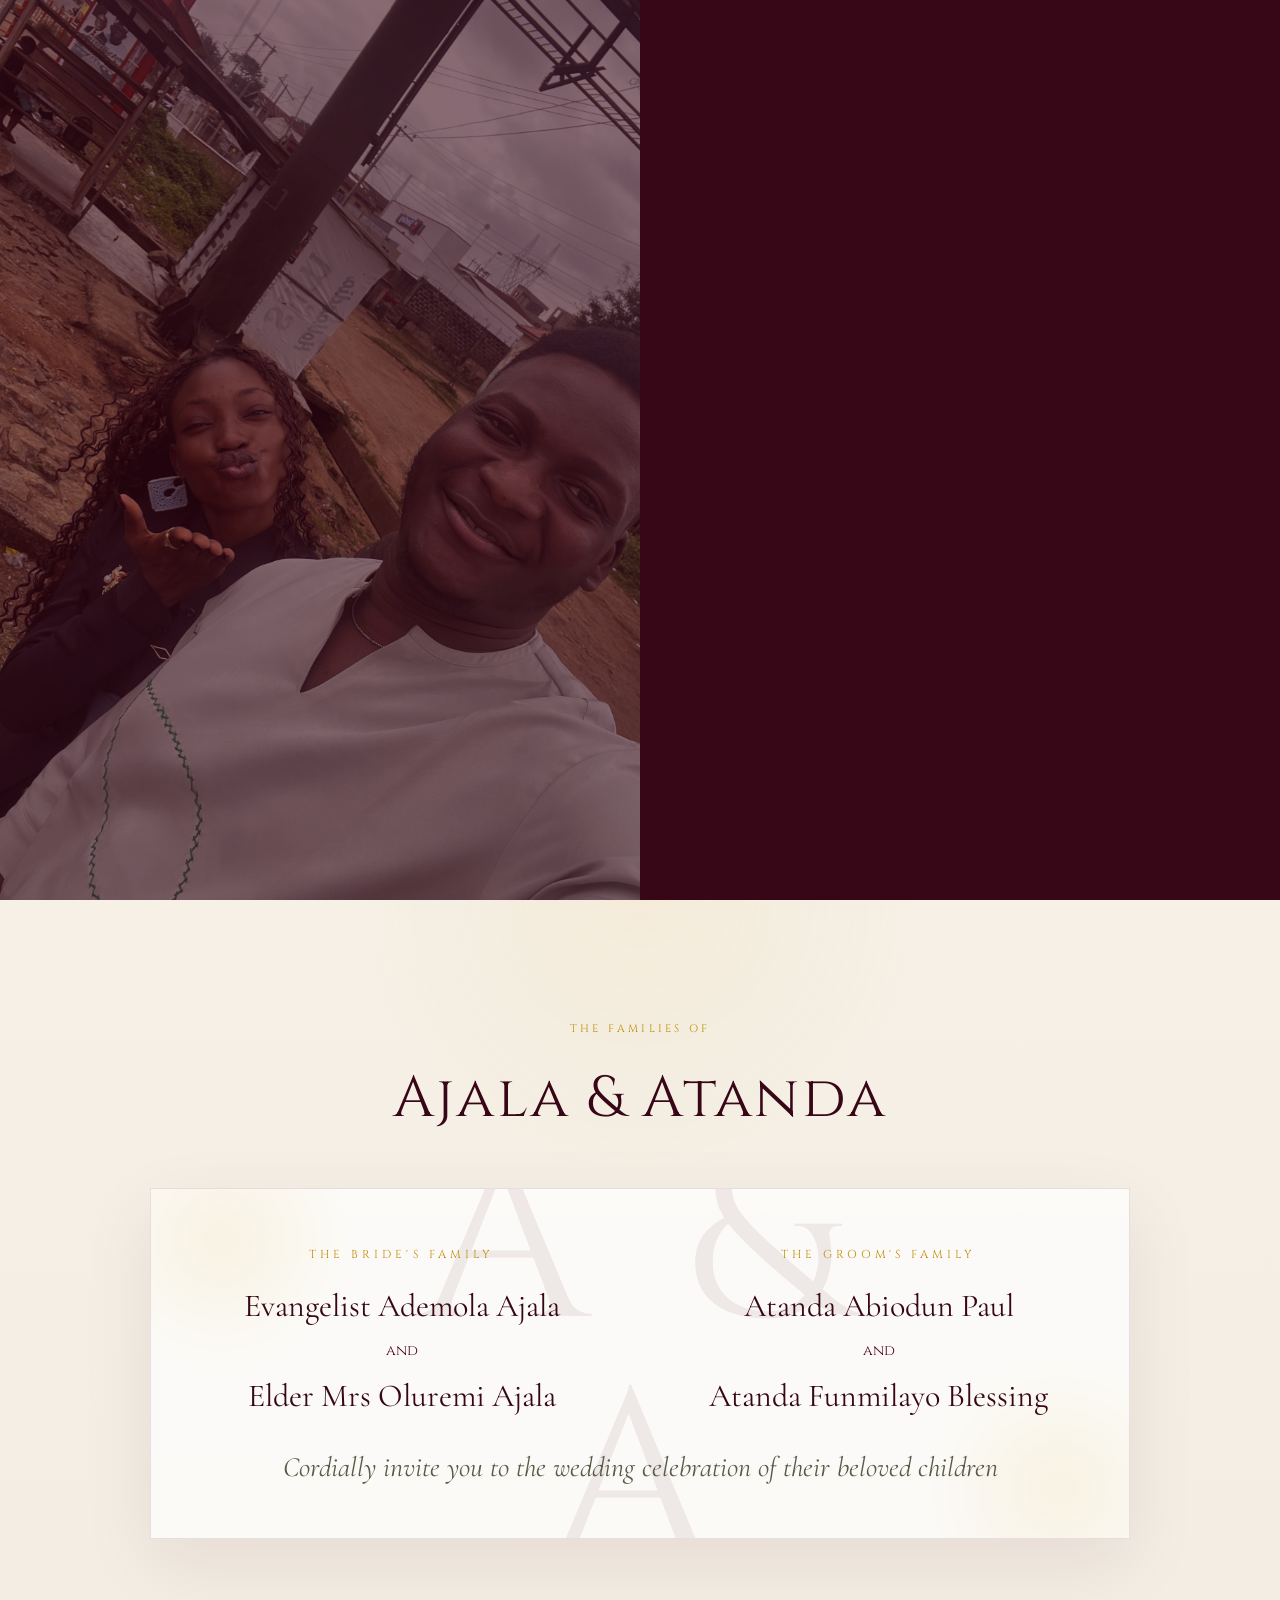
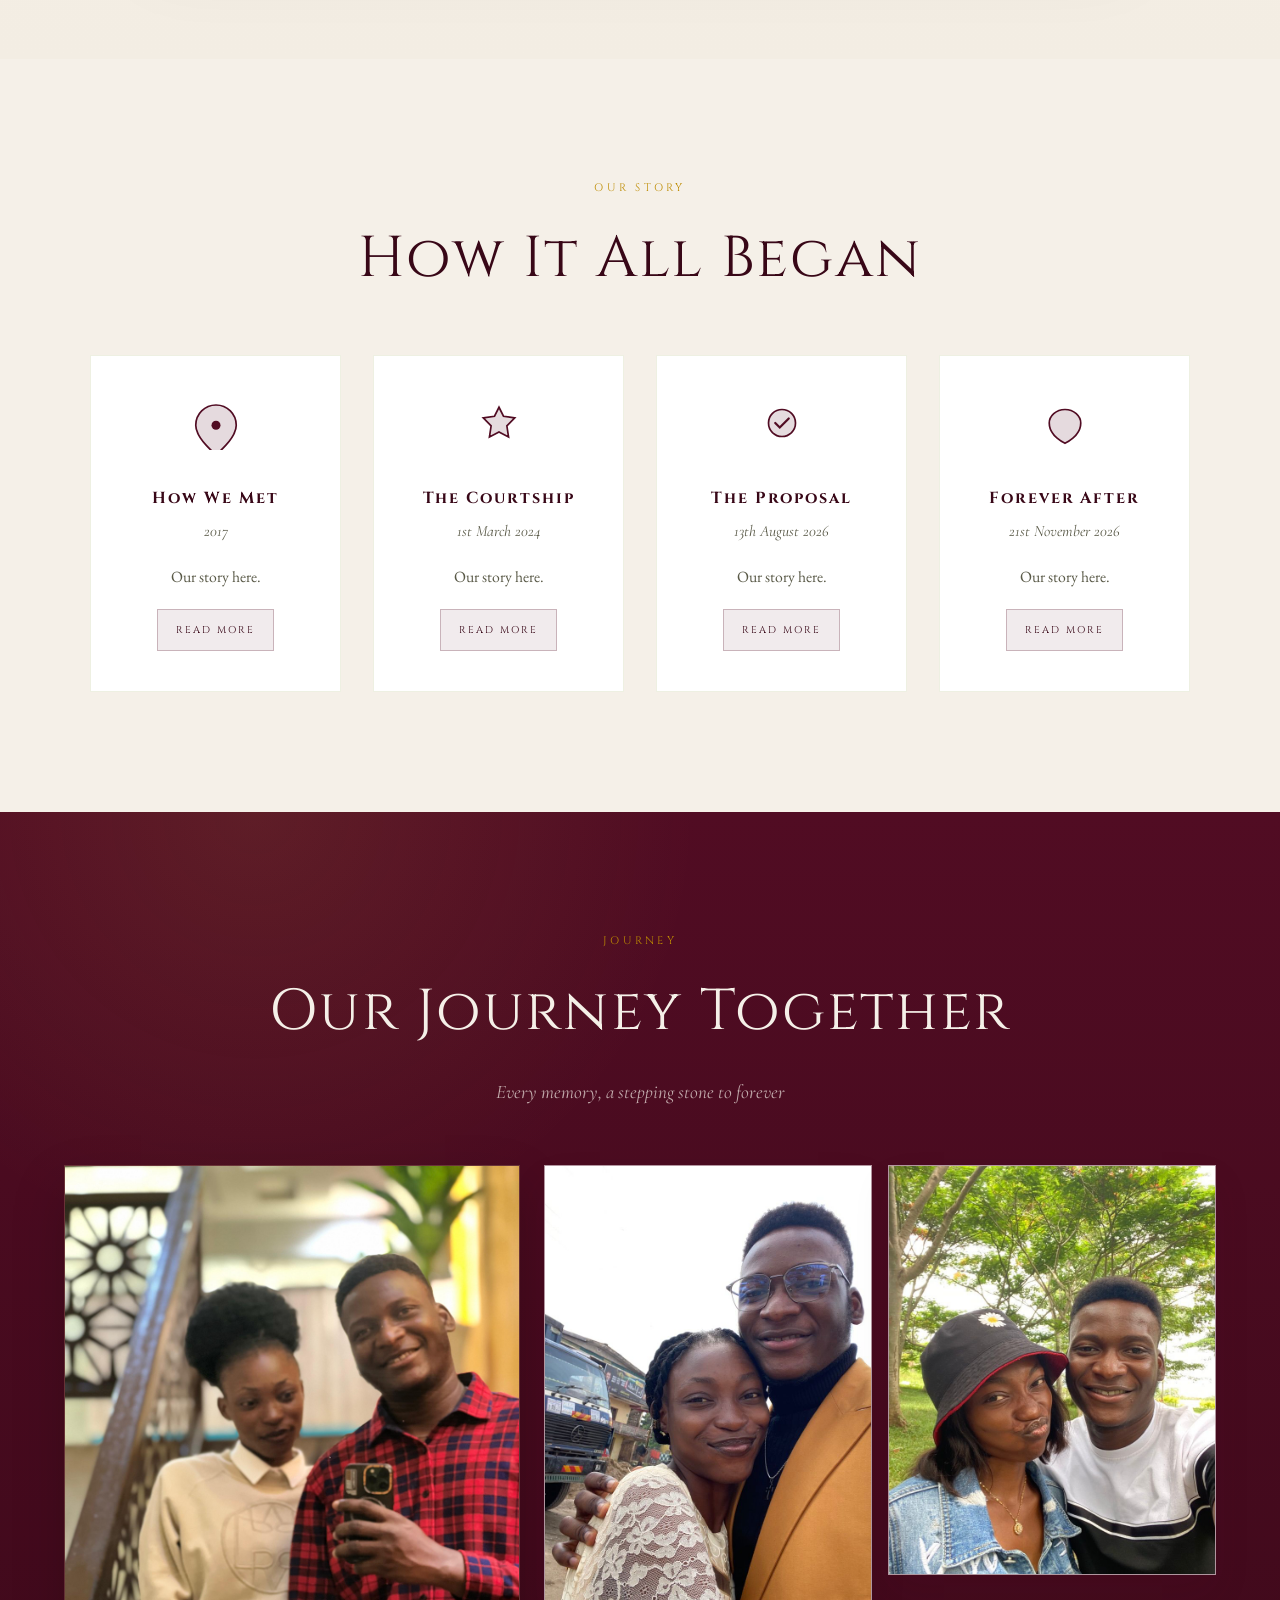
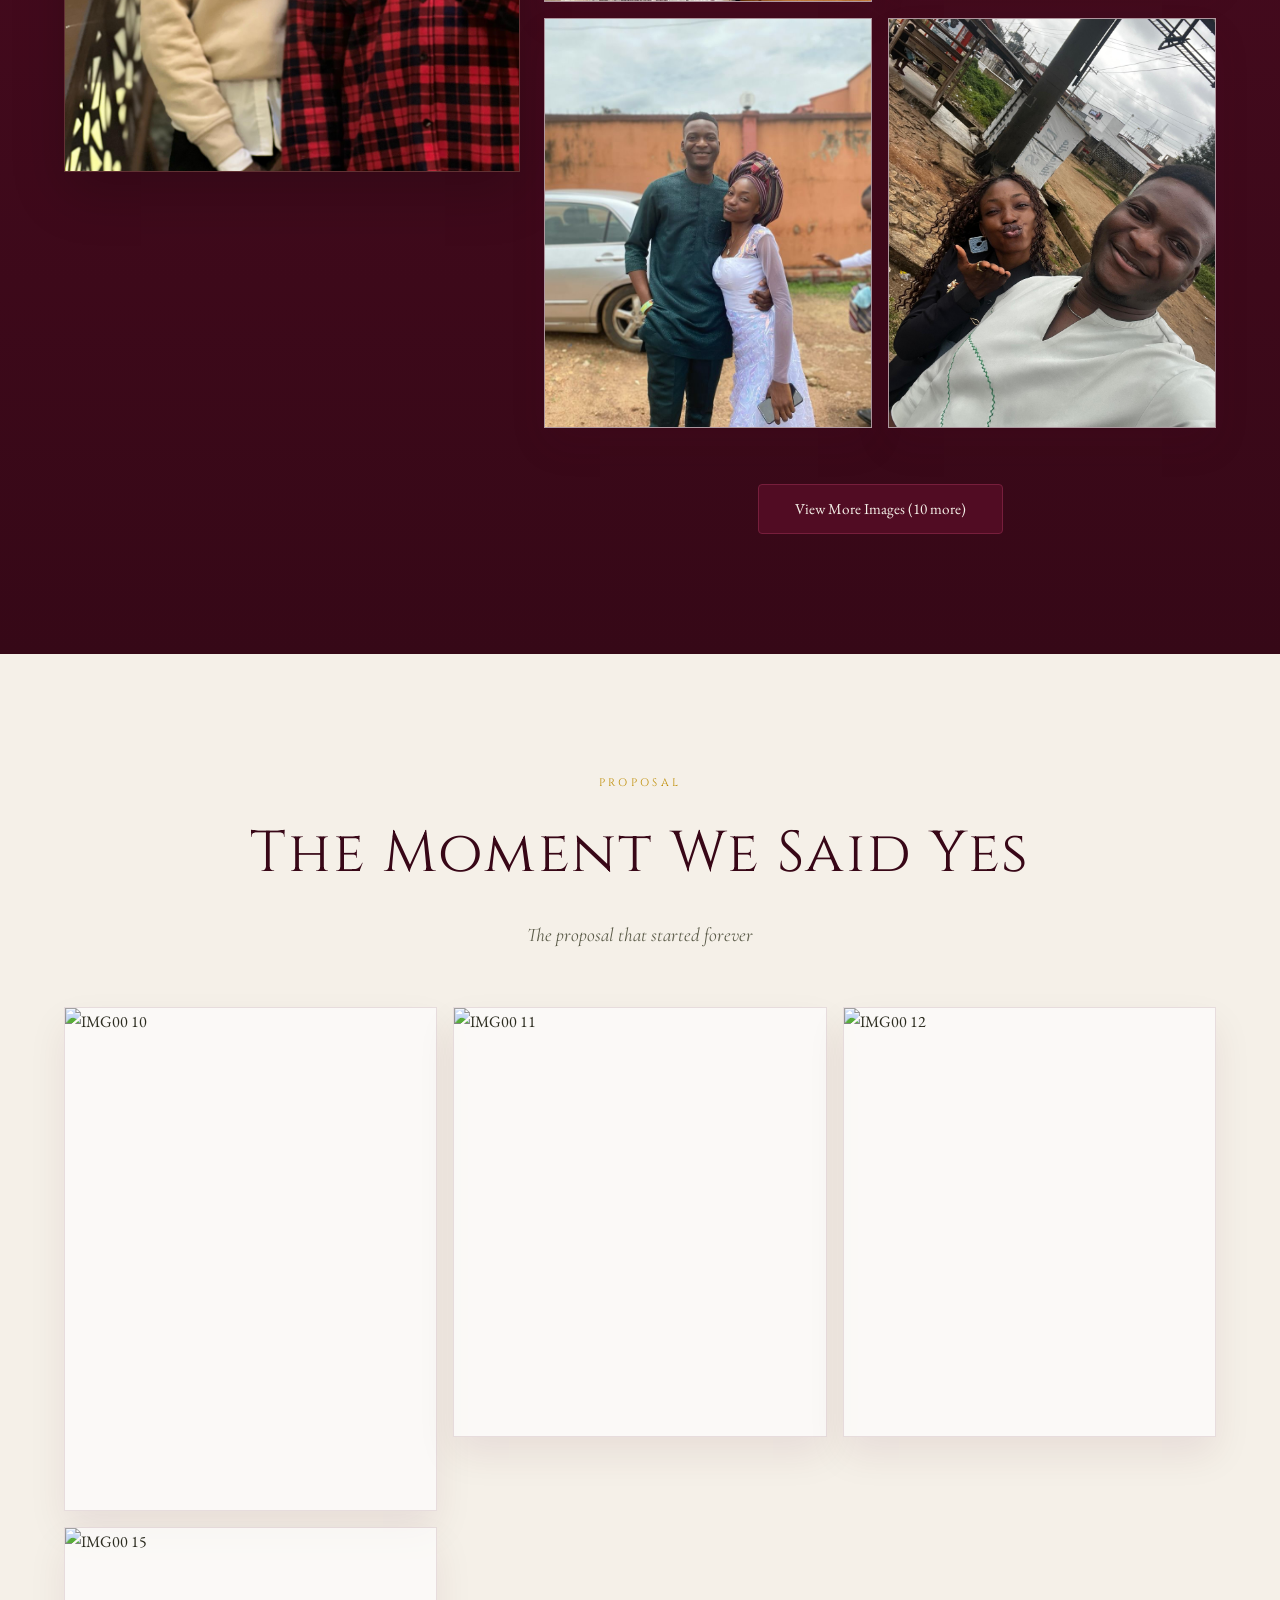
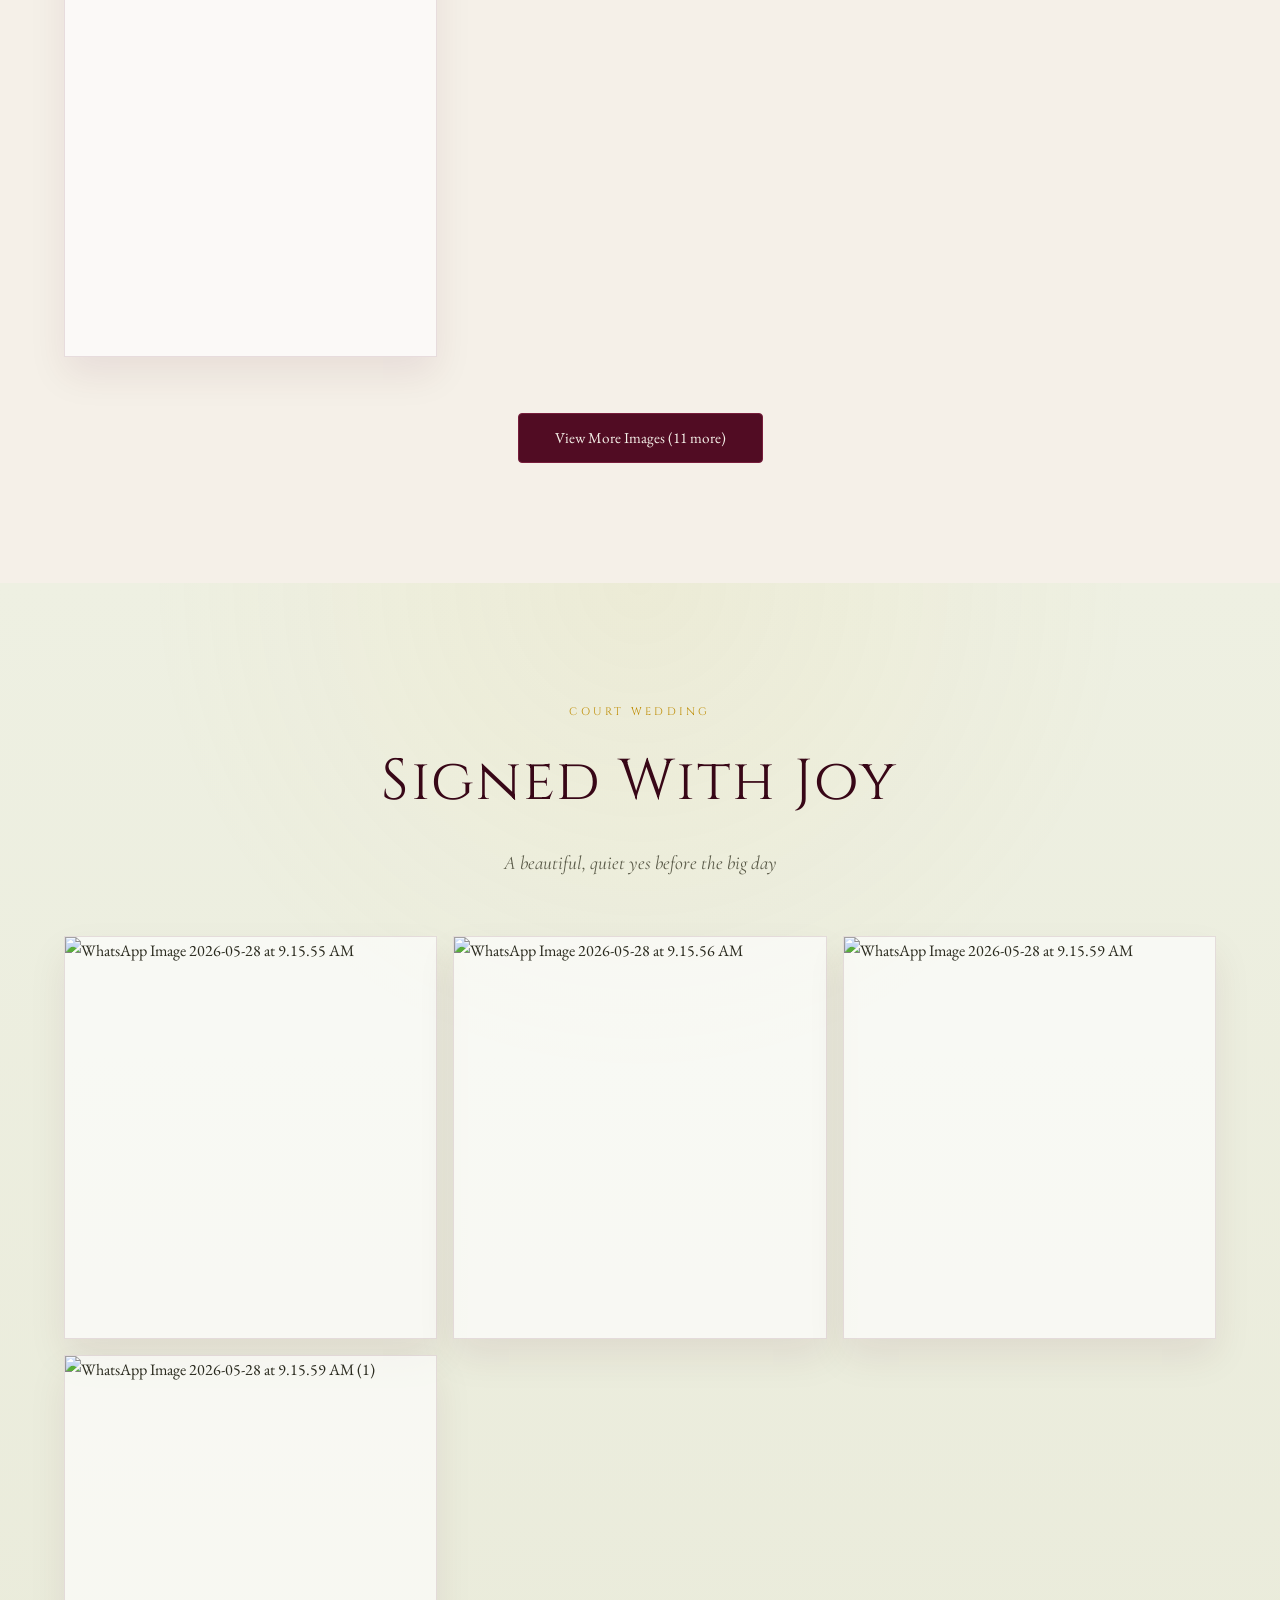
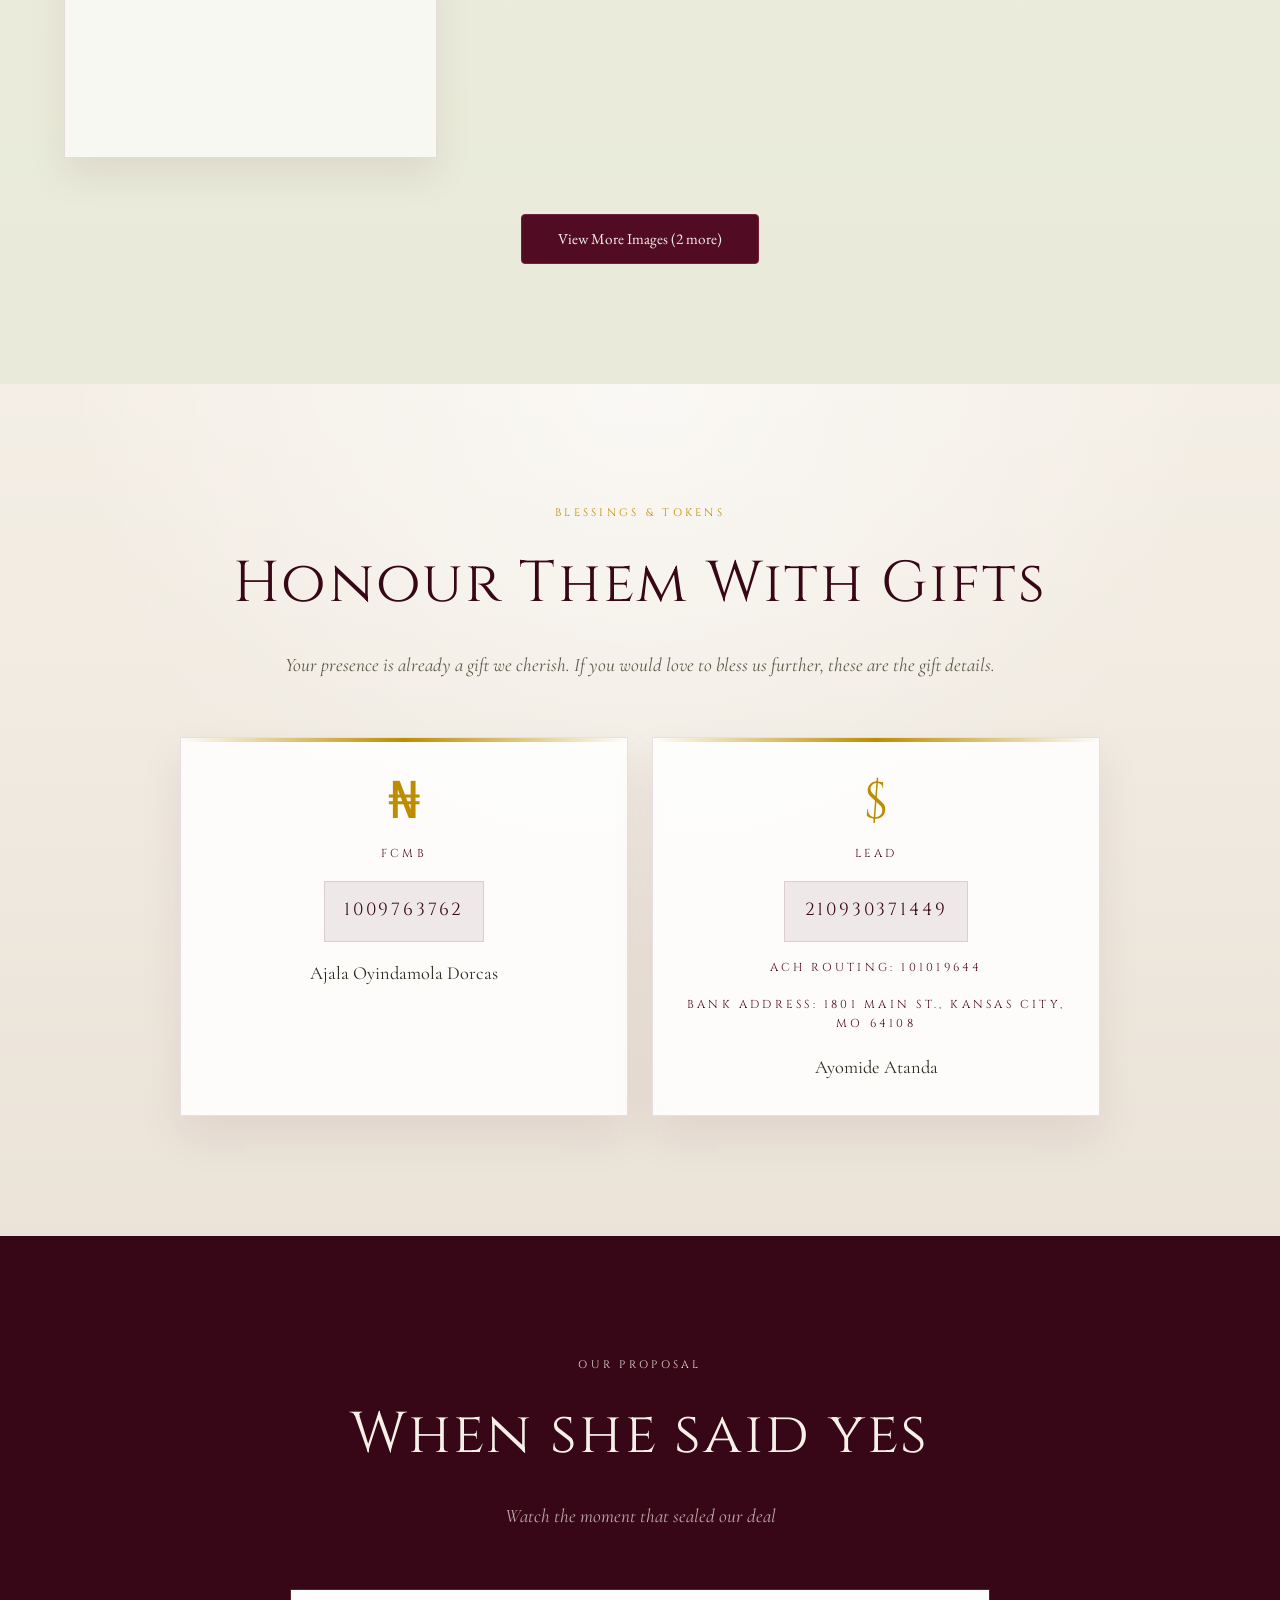
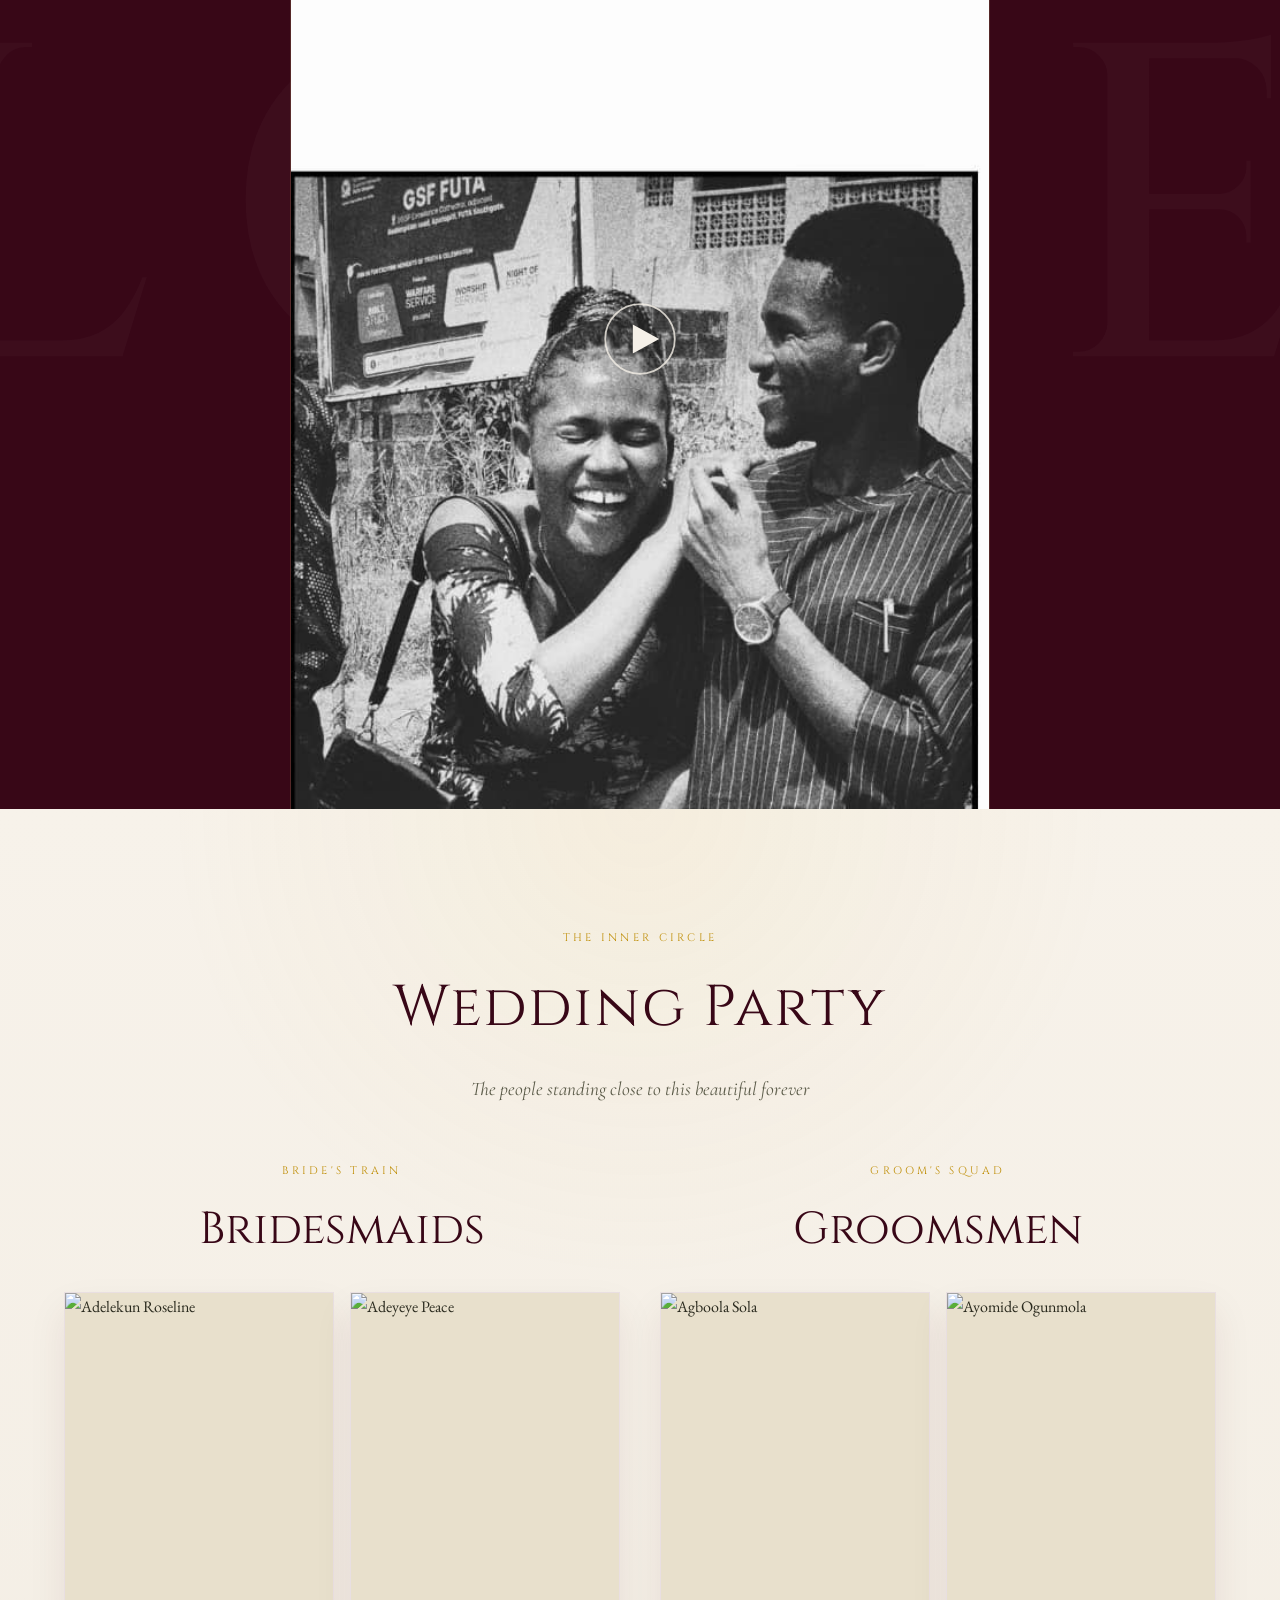
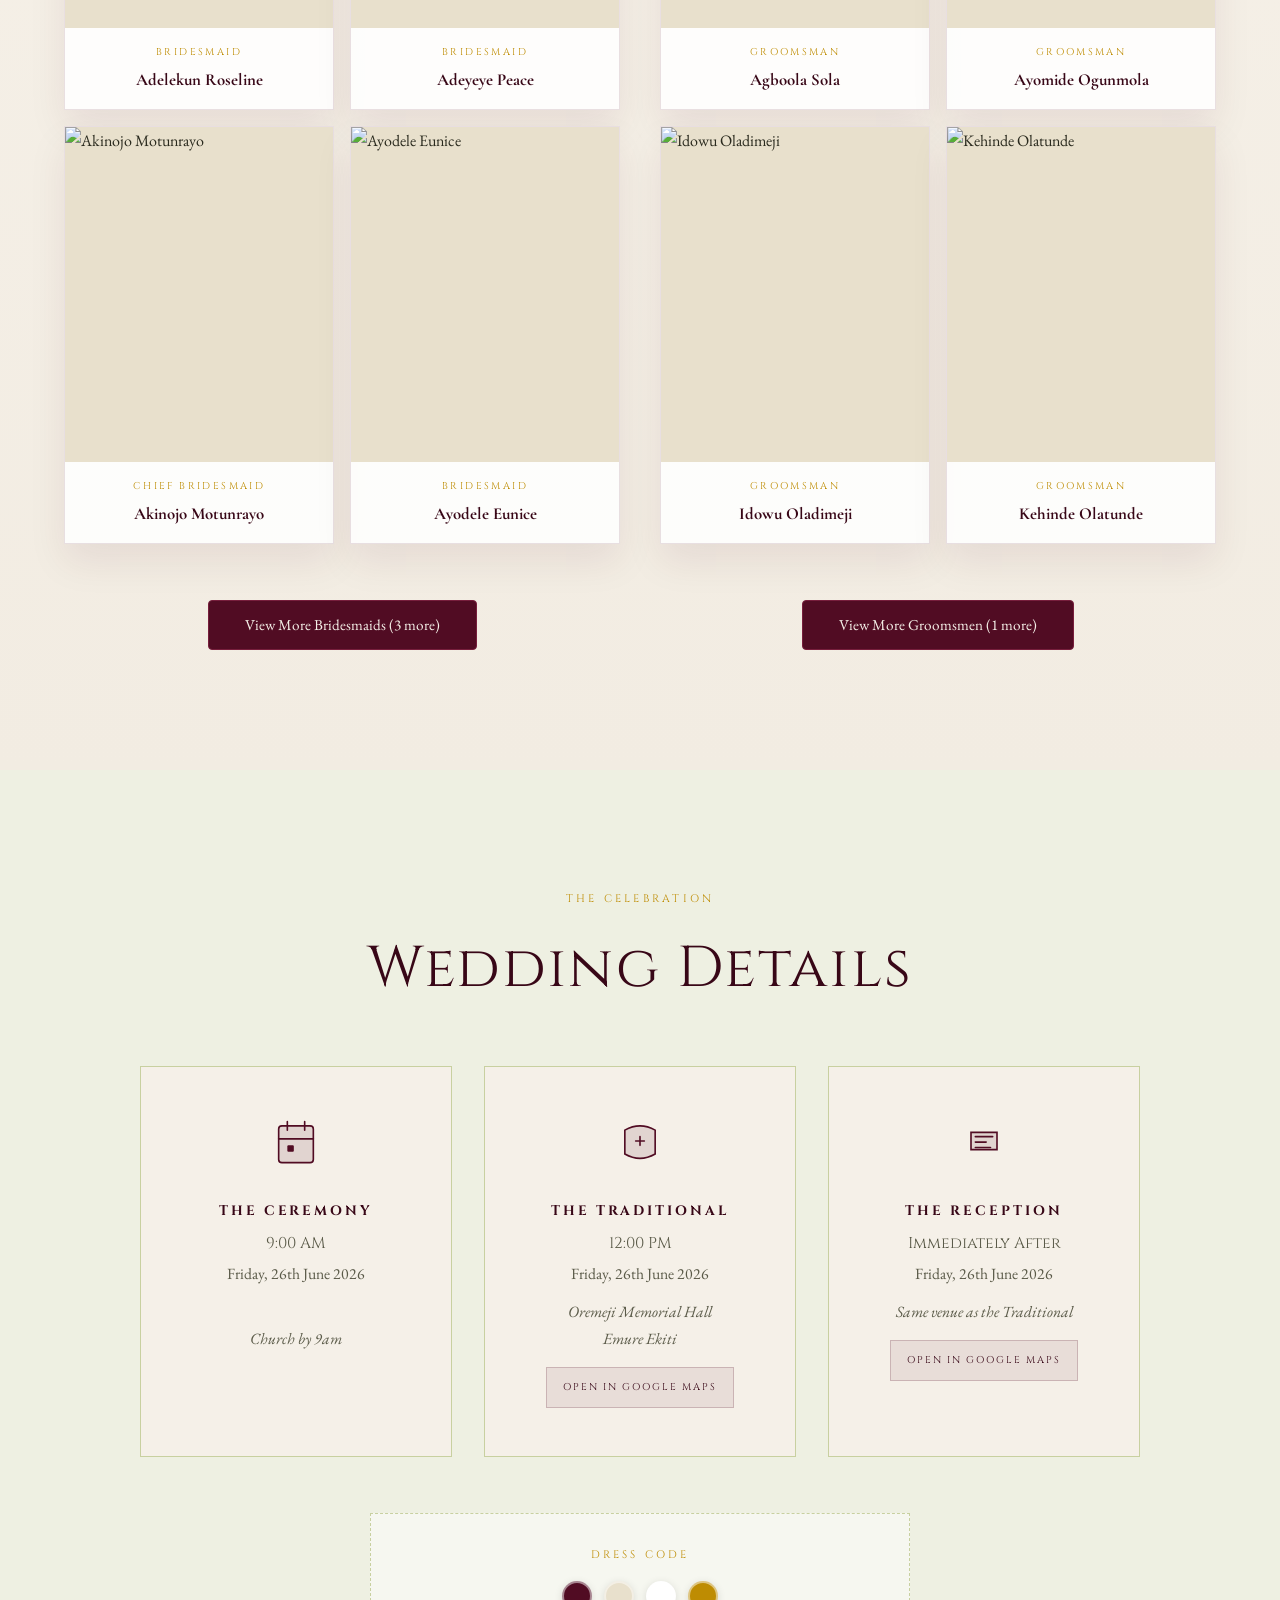
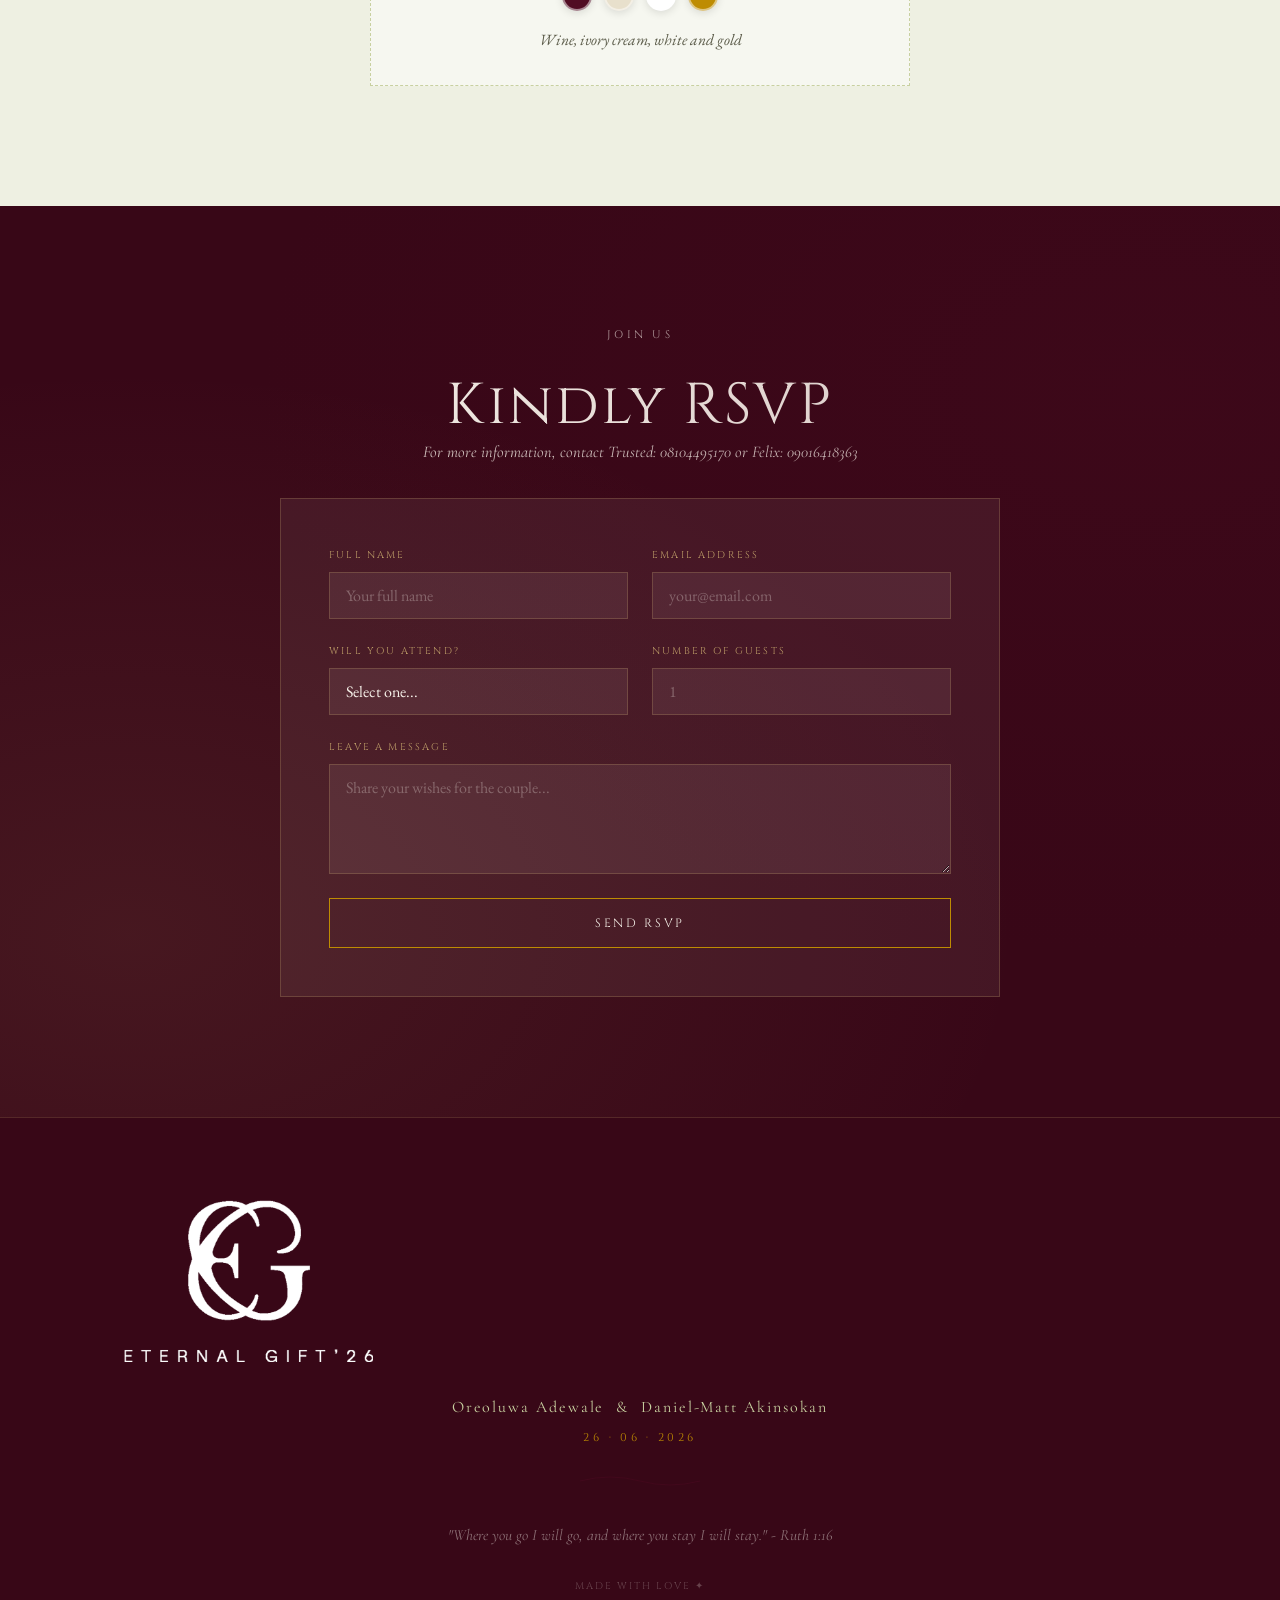
==== commit 60875c52: "main" ====
--- a/index.html
+++ b/index.html
@@ -219,15 +219,17 @@
     <div class="gifts-grid">
       <article class="gift-card reveal" data-delay="0">
         <div class="gift-symbol">&#8358;</div>
-        <p class="gift-bank">GT Bank</p>
-        <p class="gift-number">0428728217</p>
-        <p class="gift-name">Adewale Ore Ruth</p>
+        <p class="gift-bank">FCMB</p>
+        <p class="gift-number">1009763762</p>
+        <p class="gift-name">Ajala Oyindamola Dorcas</p>
       </article>
       <article class="gift-card reveal" data-delay="120">
         <div class="gift-symbol">$</div>
-        <p class="gift-bank">Wema $dom account</p>
-        <p class="gift-number">0621687446</p>
-        <p class="gift-name">Daniel Matthew</p>
+        <p class="gift-bank">Lead</p>
+        <p class="gift-number">210930371449</p>
+        <p class="gift-bank">ACH Routing: 101019644</p>
+        <p class="gift-bank">Bank Address: 1801 Main St., Kansas City, MO 64108</p>
+        <p class="gift-name">Ayomide Atanda</p>
       </article>
     </div>
   </section>
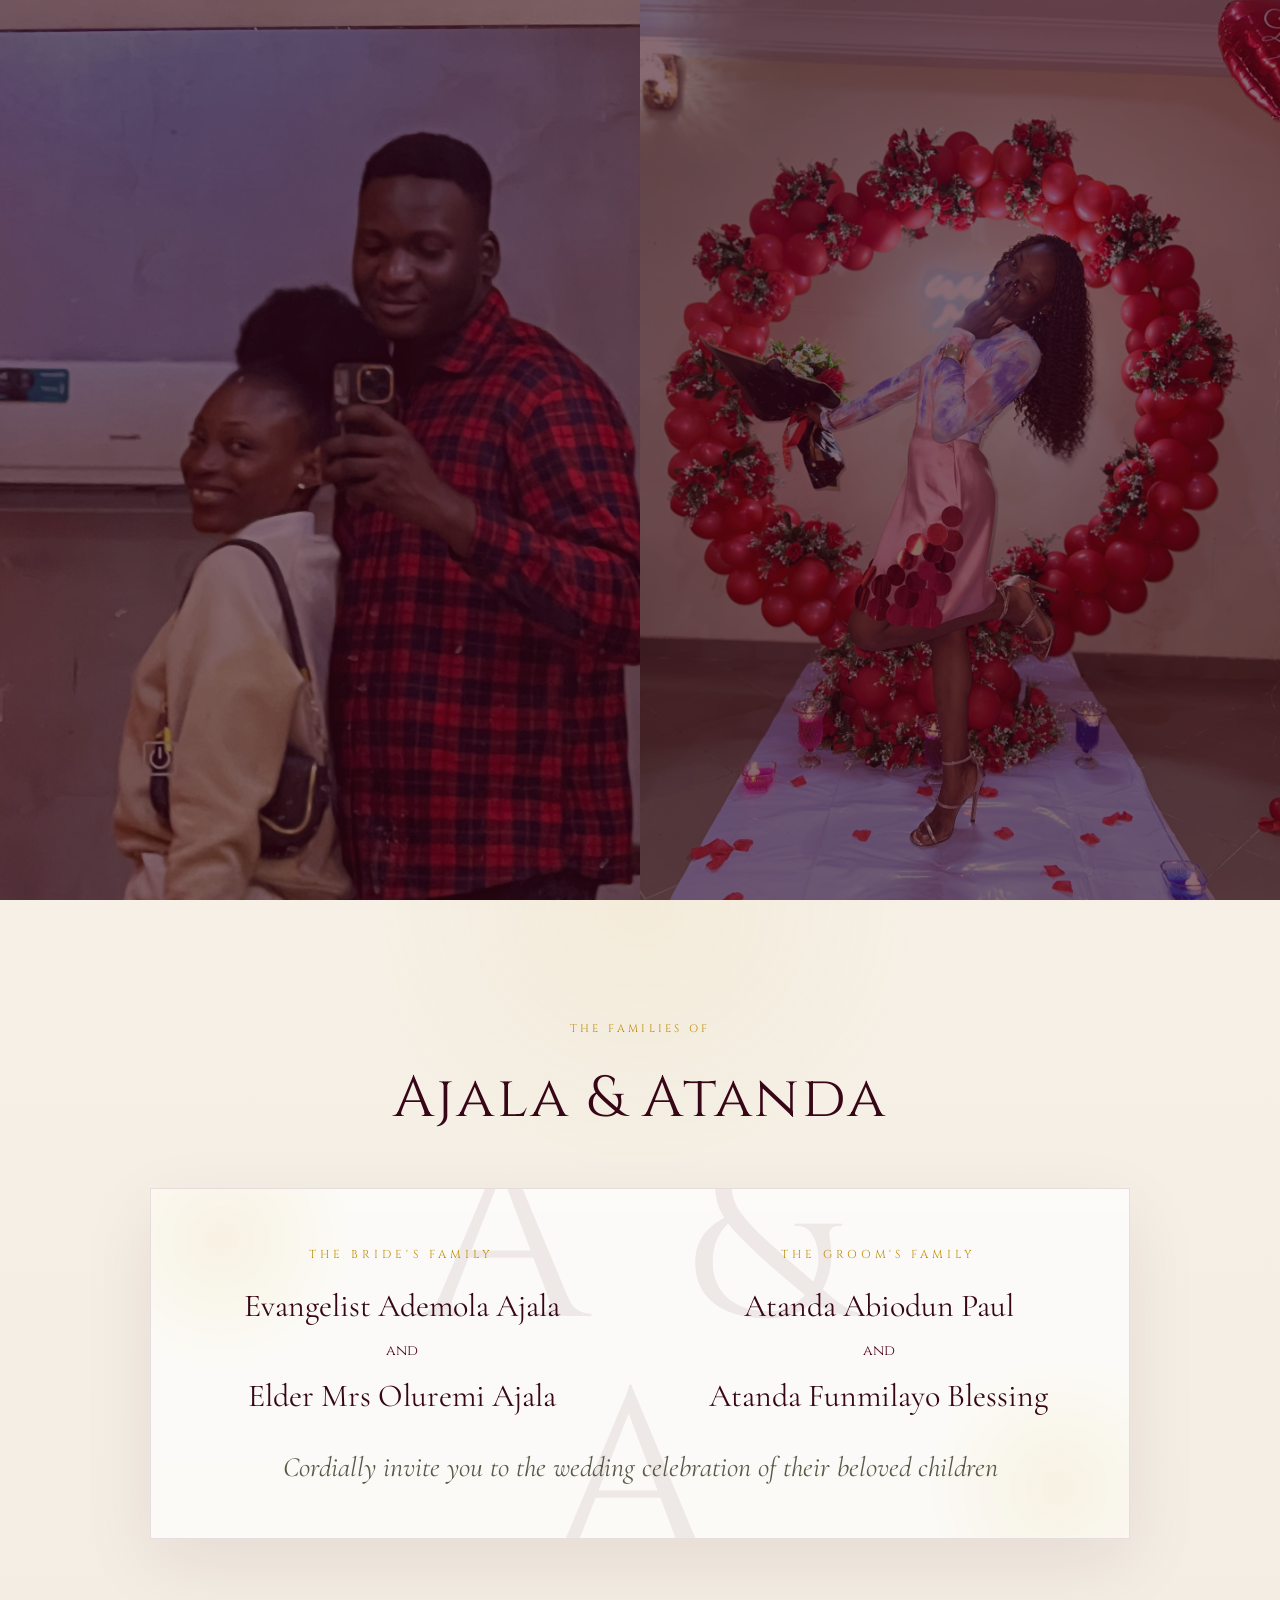
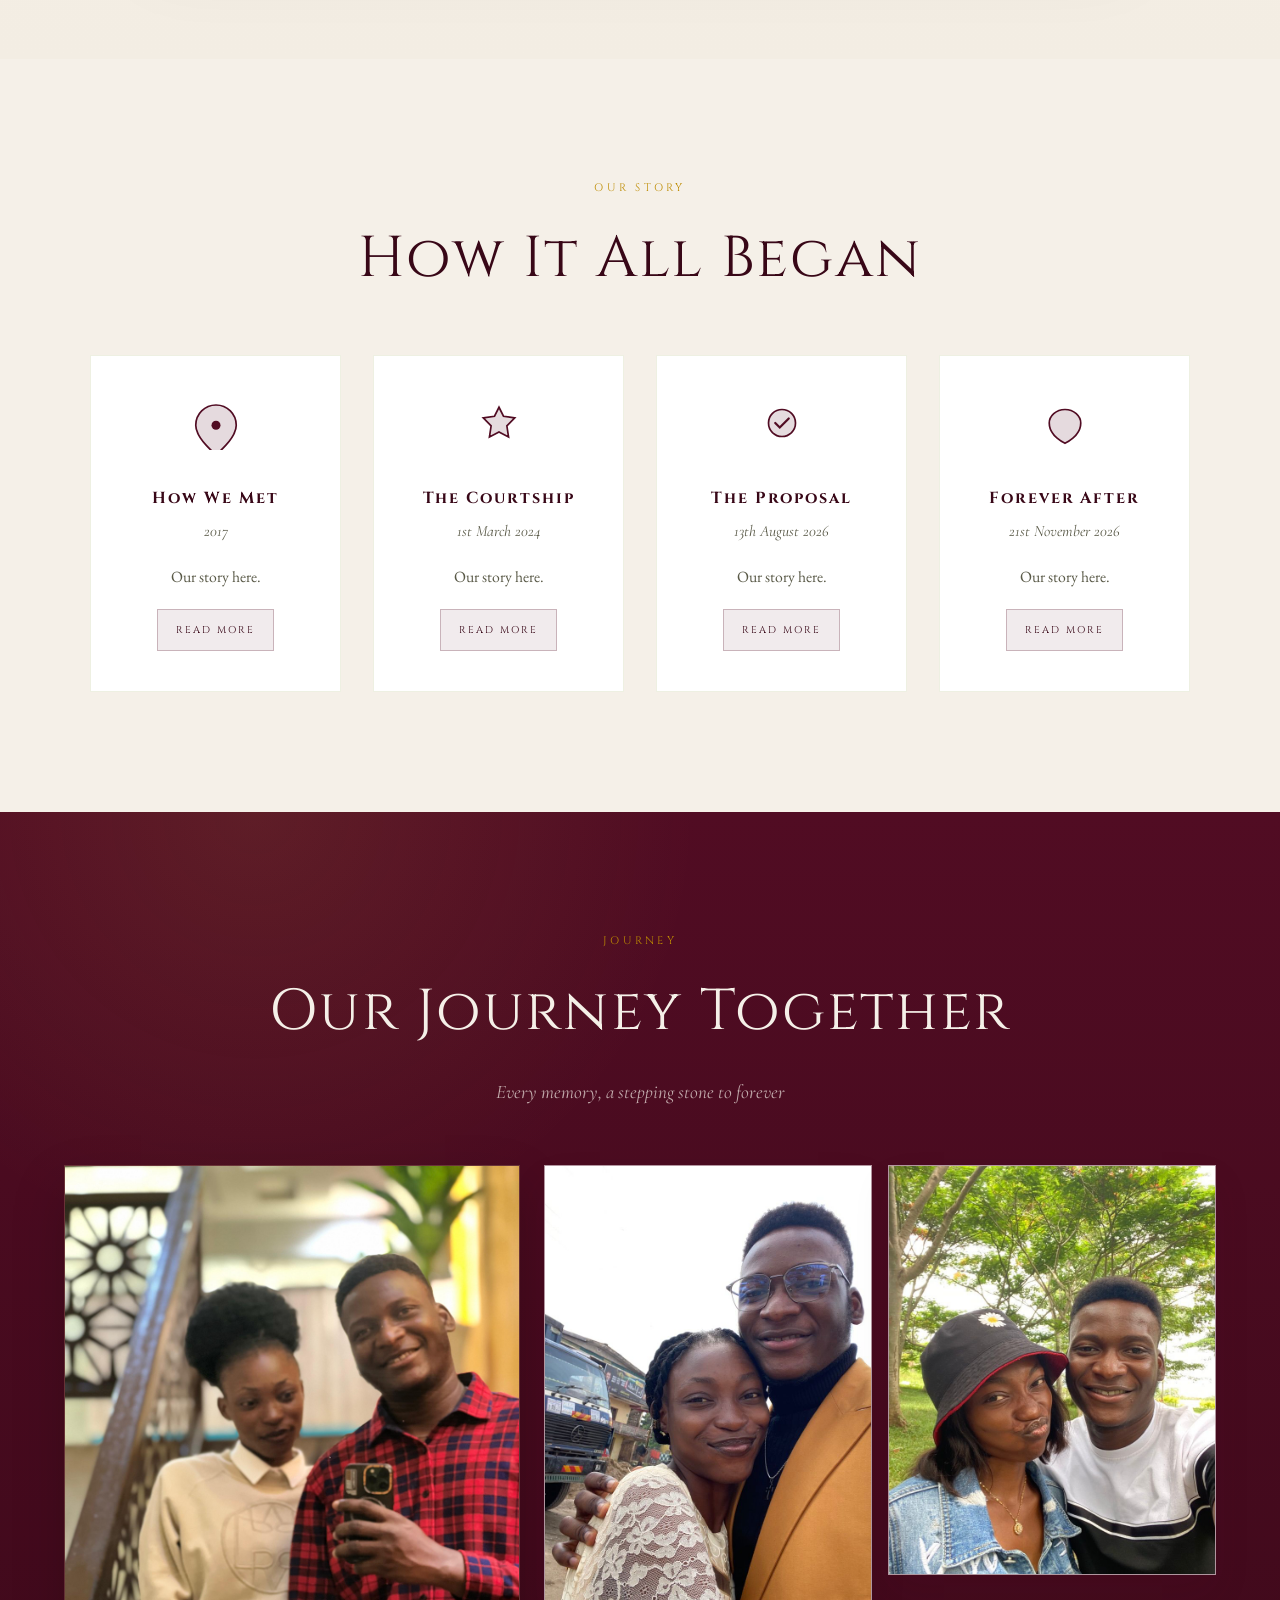
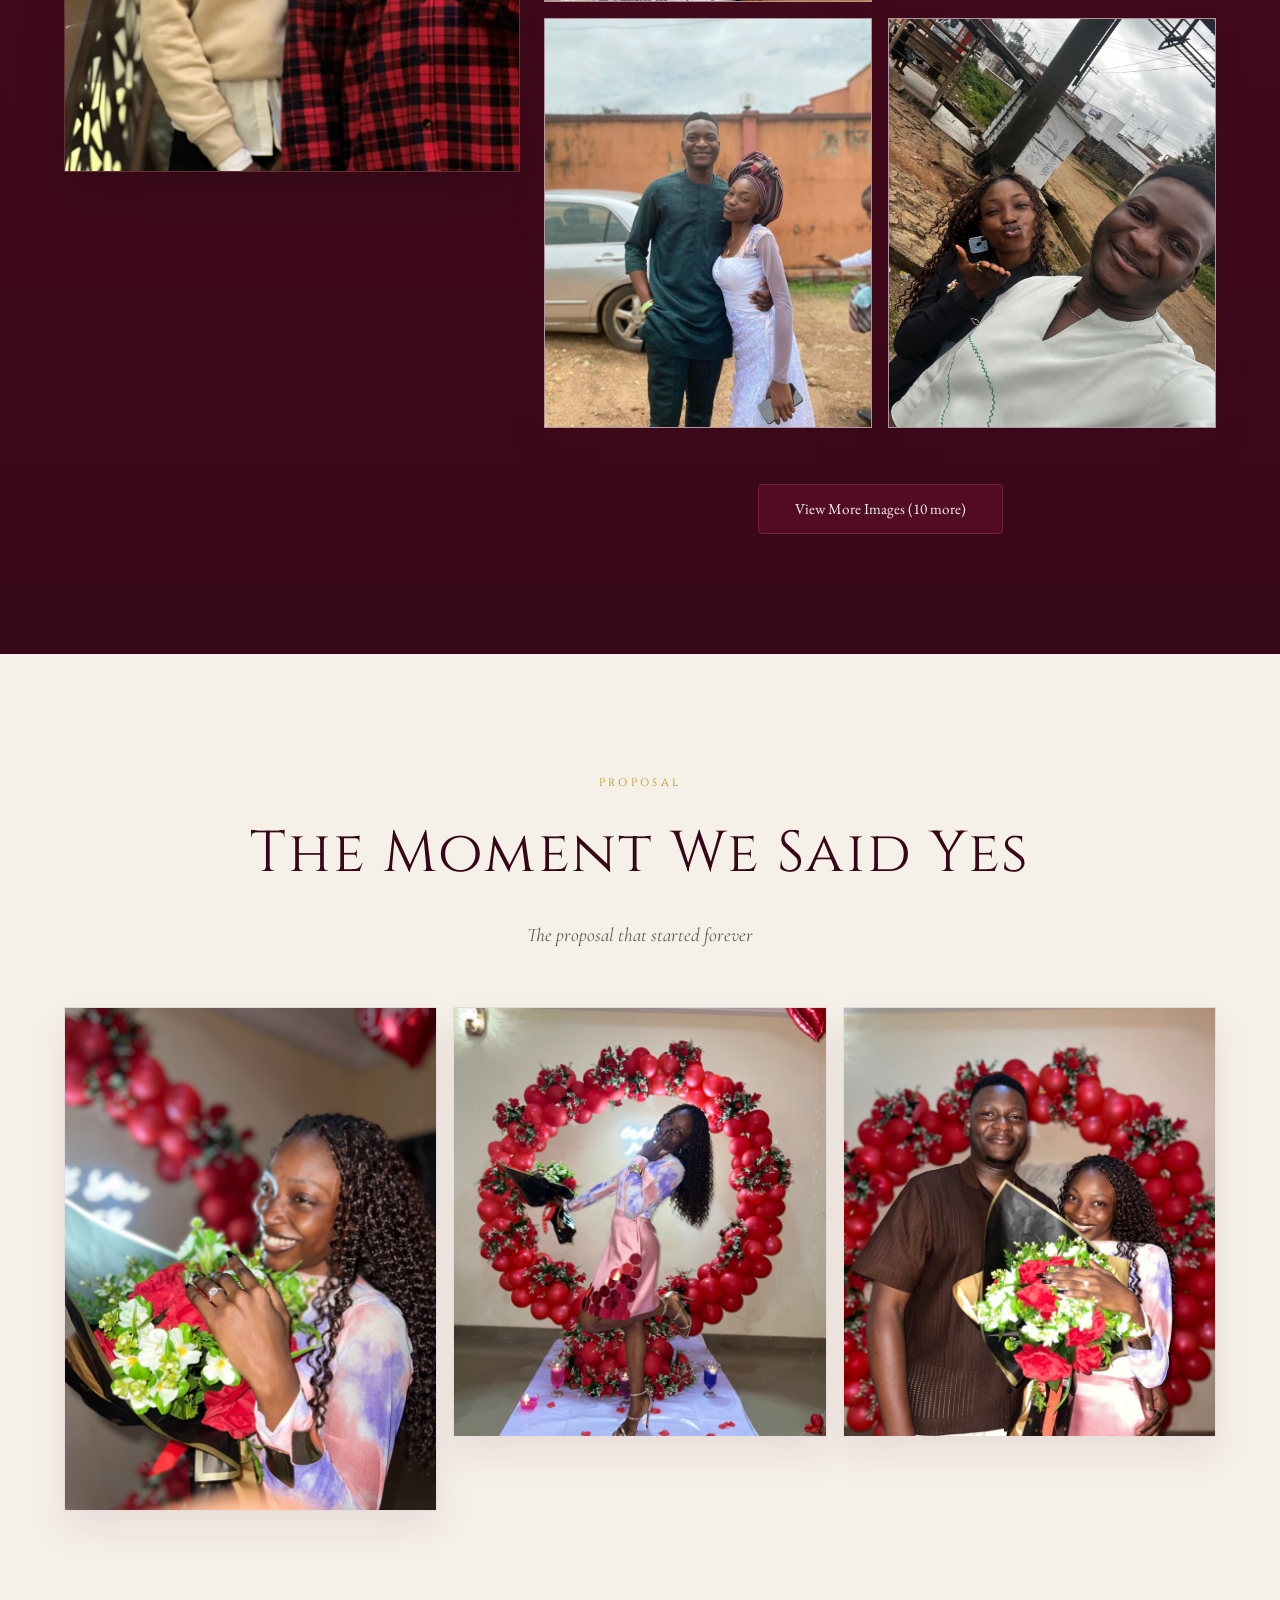
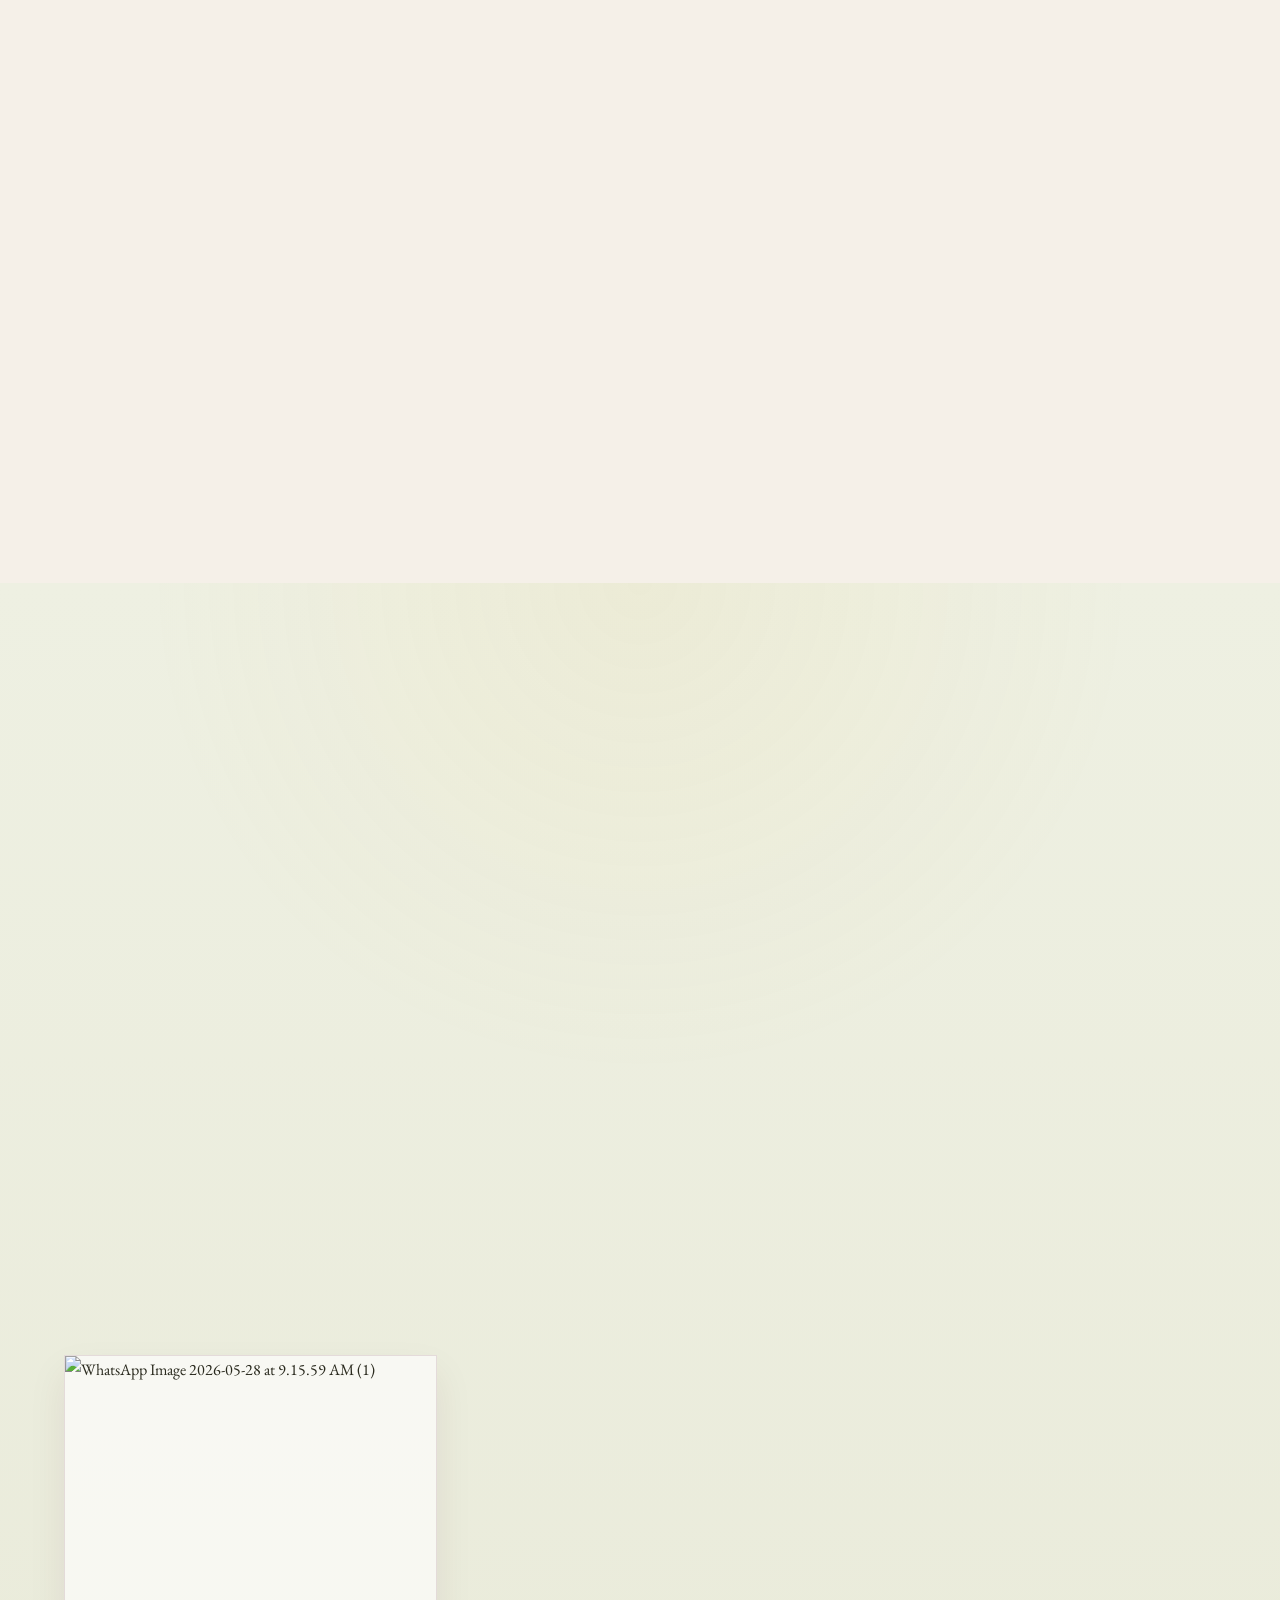
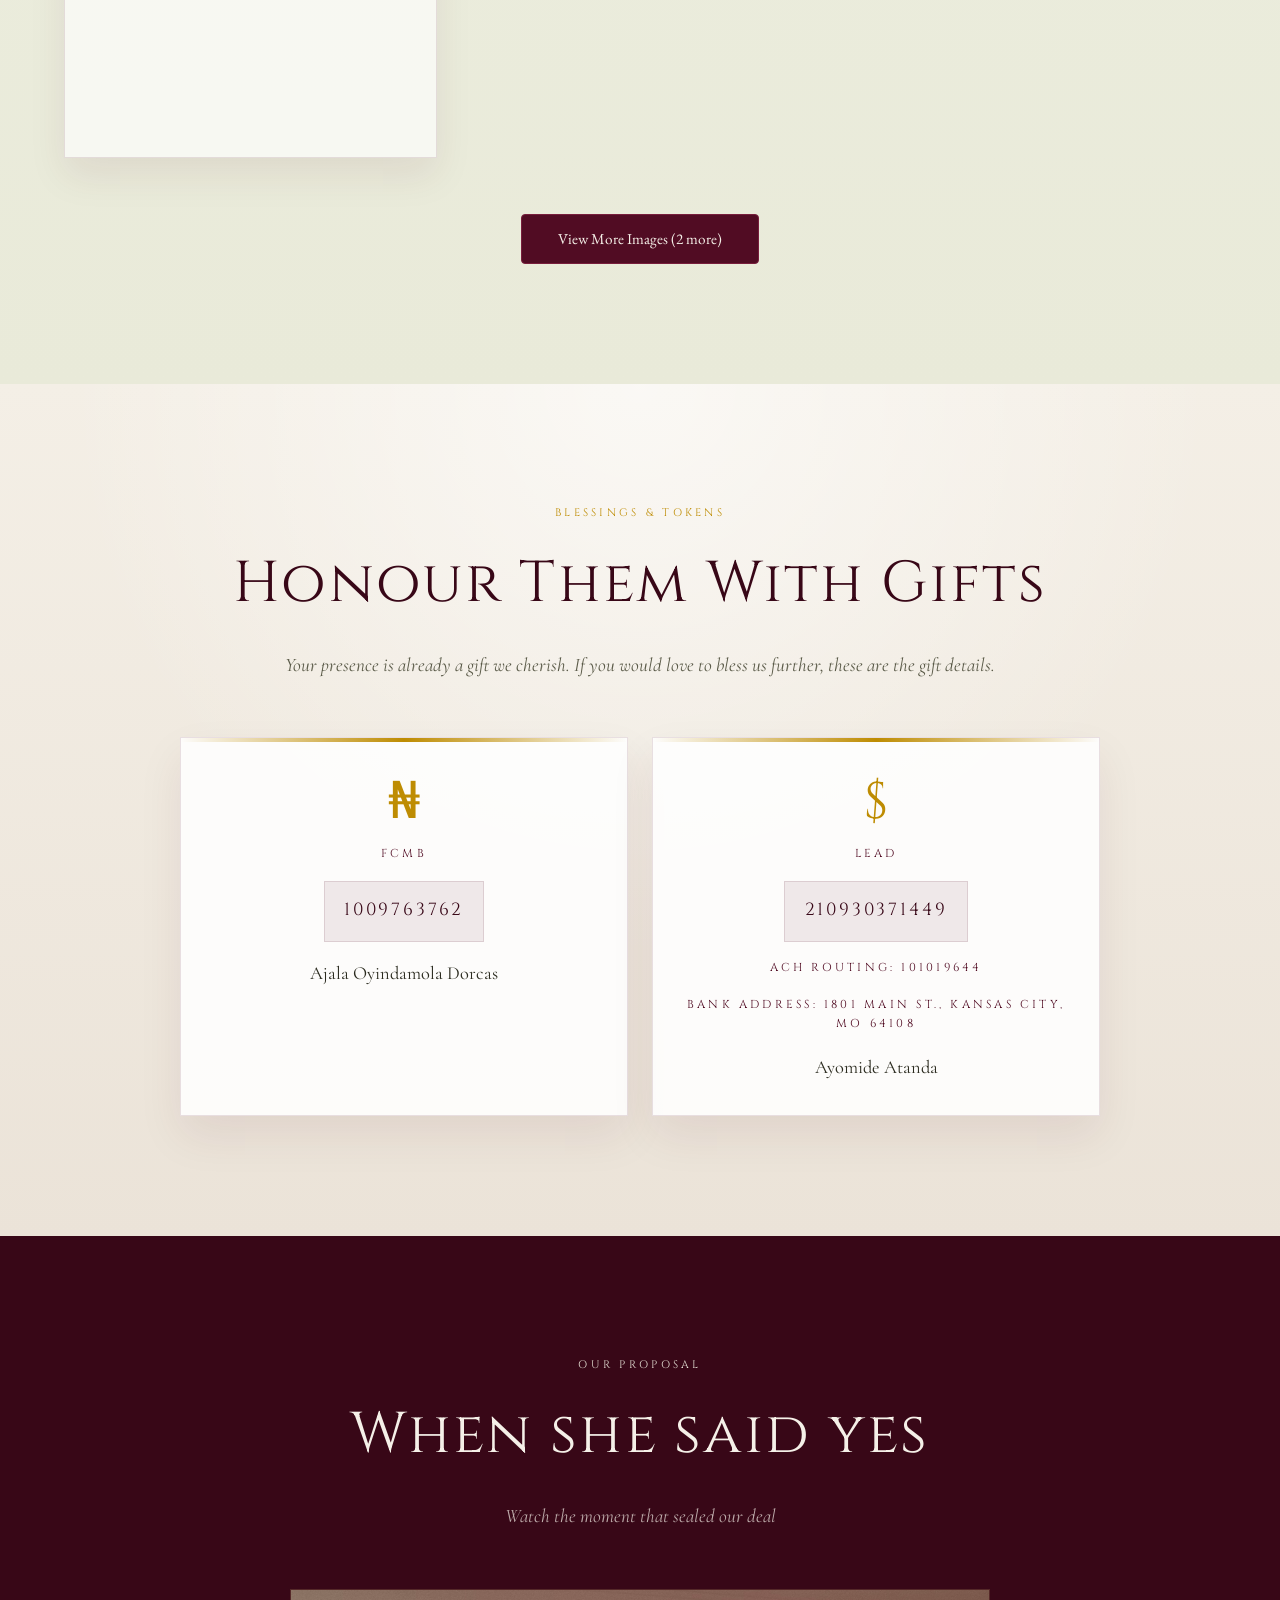
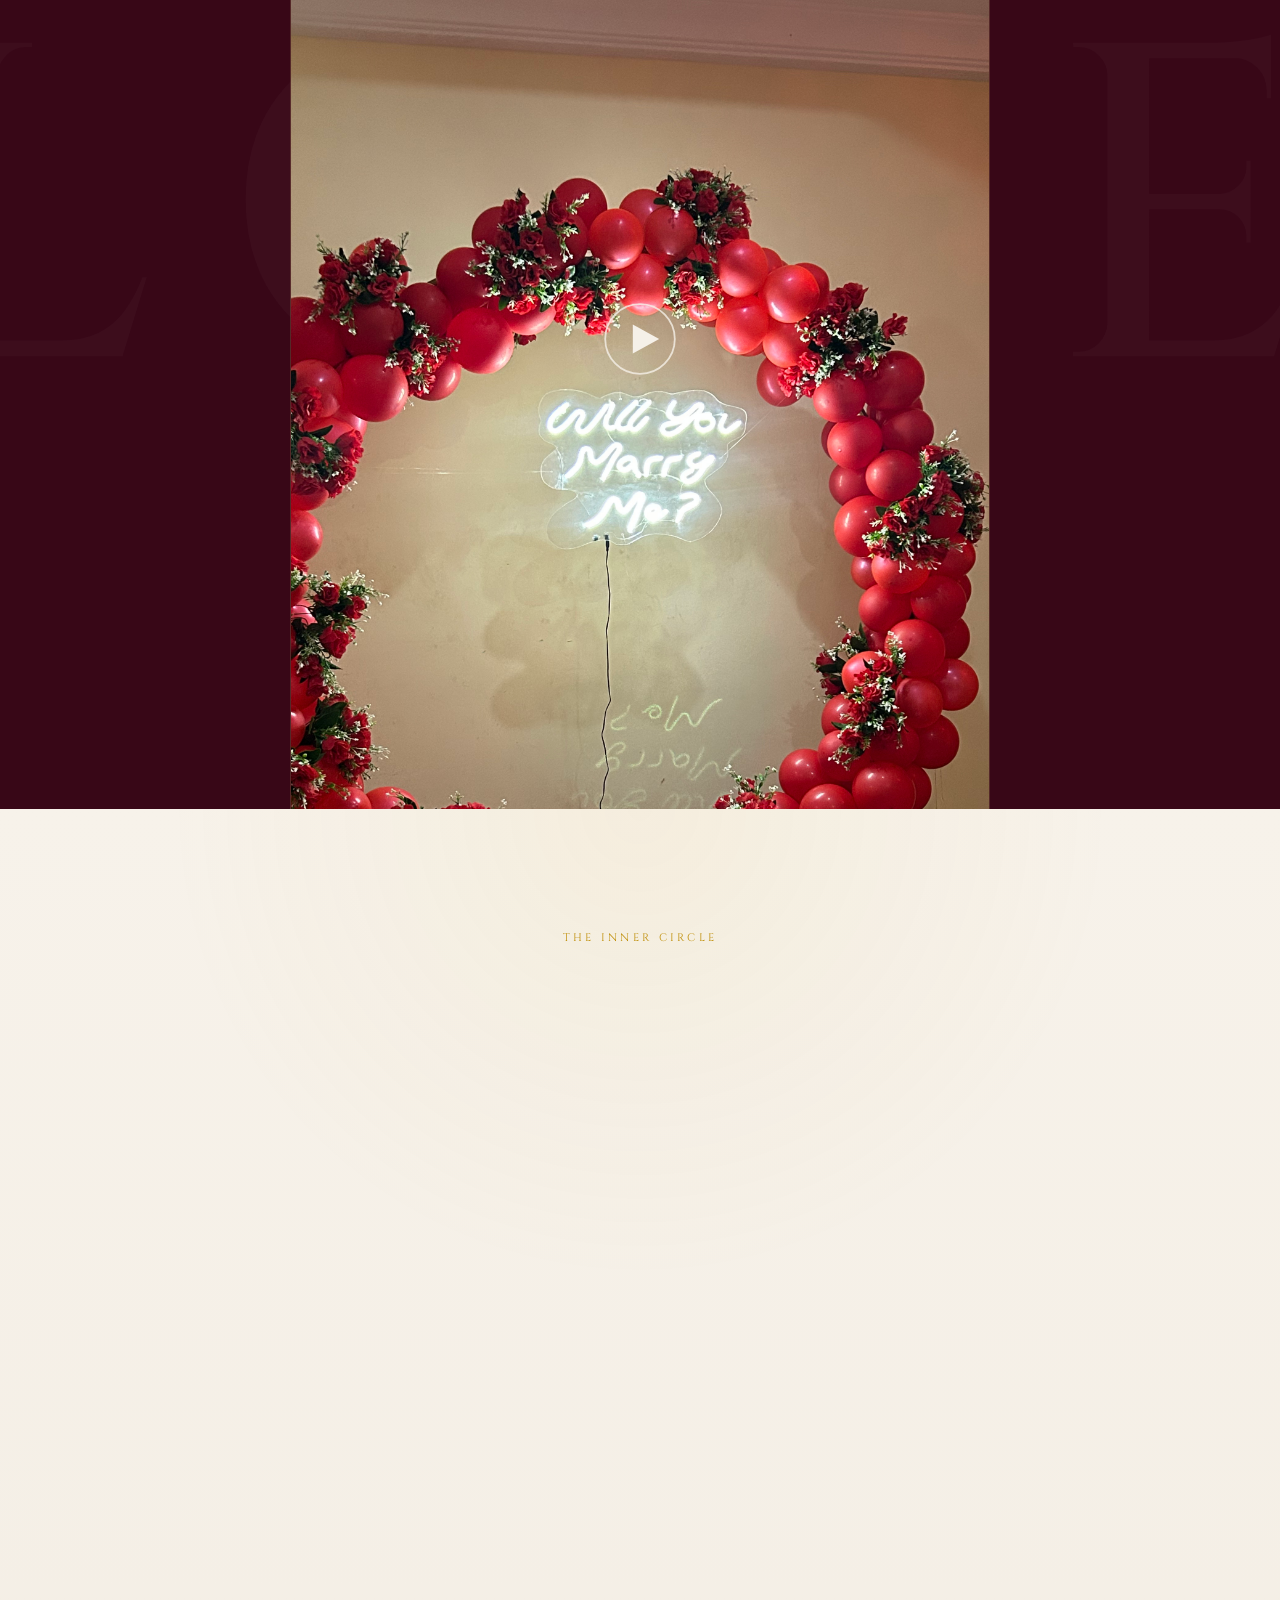
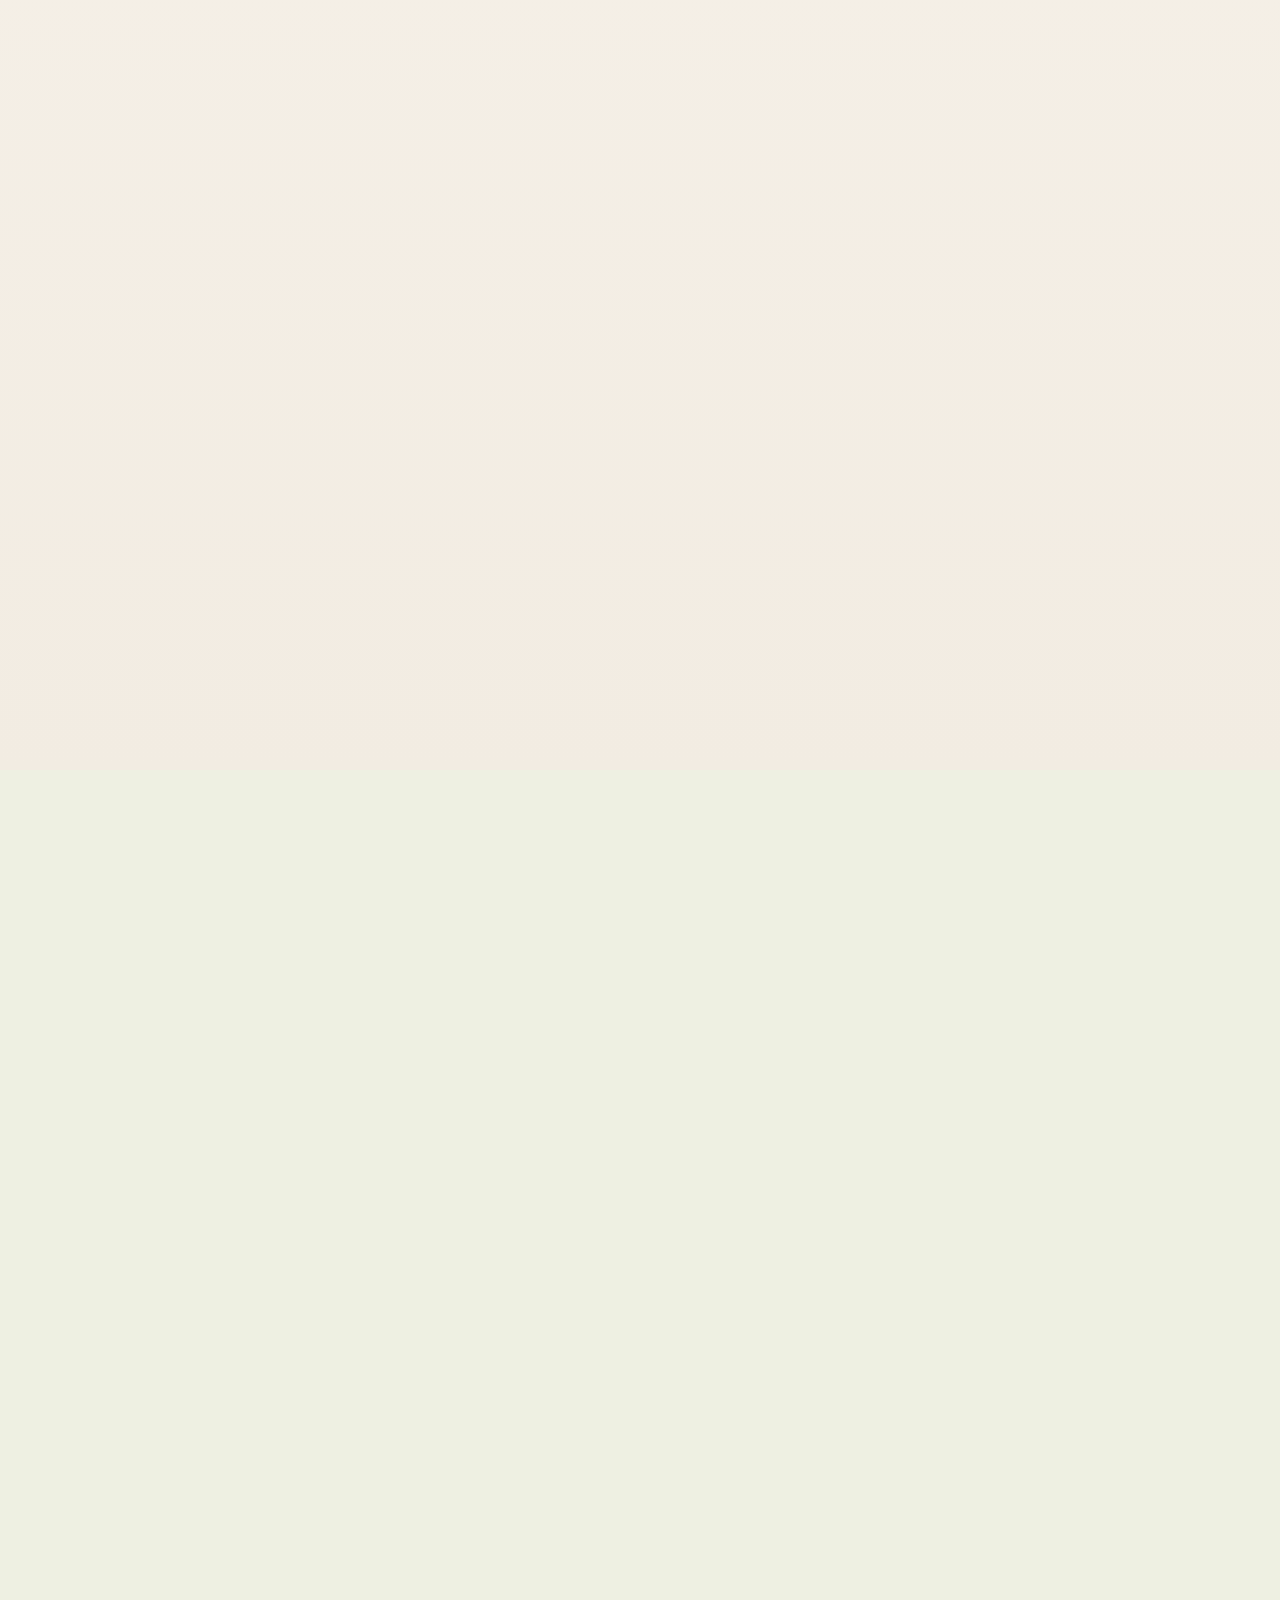
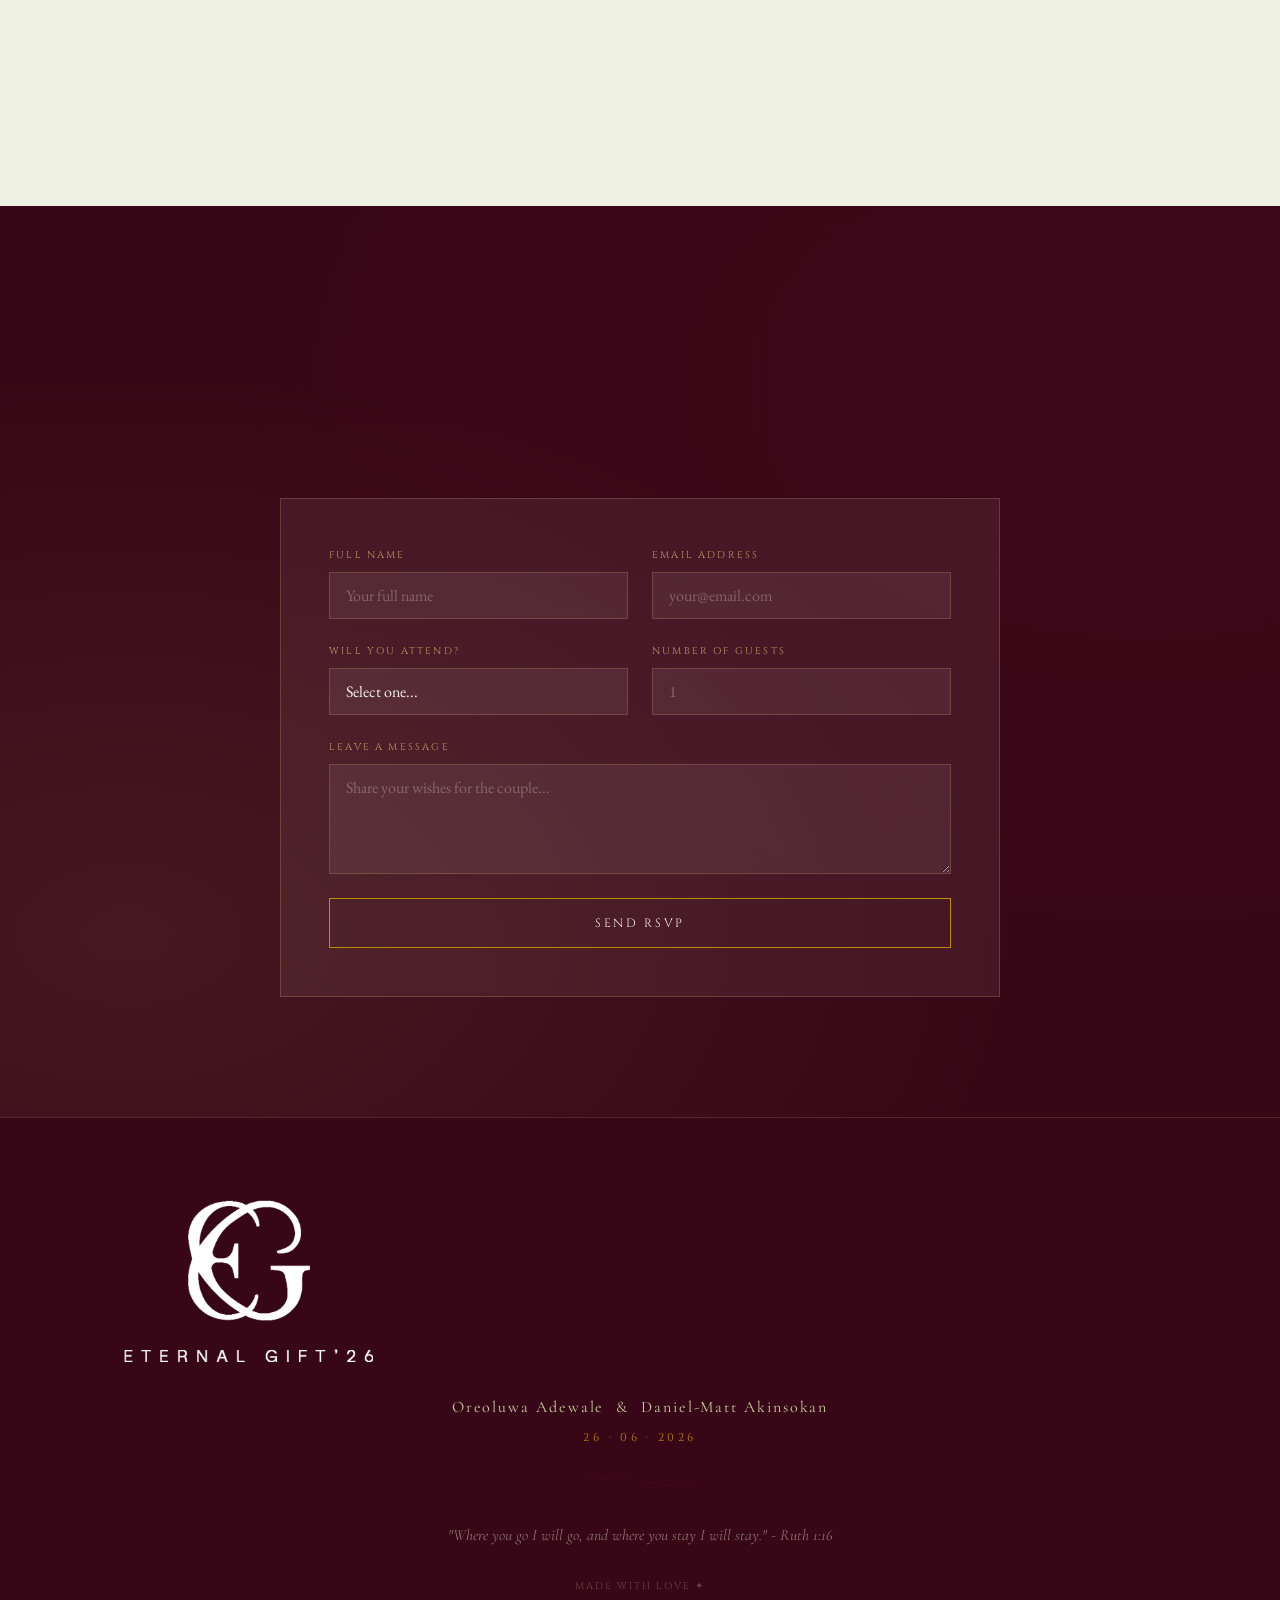
==== commit 79299a18: "main" ====
--- a/index.html
+++ b/index.html
@@ -253,7 +253,7 @@
     <p class="section-sub reveal" style="color:rgba(245,240,232,0.7);">Watch the moment that sealed our deal</p>
 
     <div class="video-container reveal">
-      <video id="weddingVideo" preload="metadata" poster="pictures/journey/cover.jpeg" controls>
+      <video id="weddingVideo" preload="metadata" poster="pictures/journey/cover.jpg" controls>
         <source src="video/video1.mp4" type="video/mp4"/>
         Your browser does not support the video tag.
       </video>
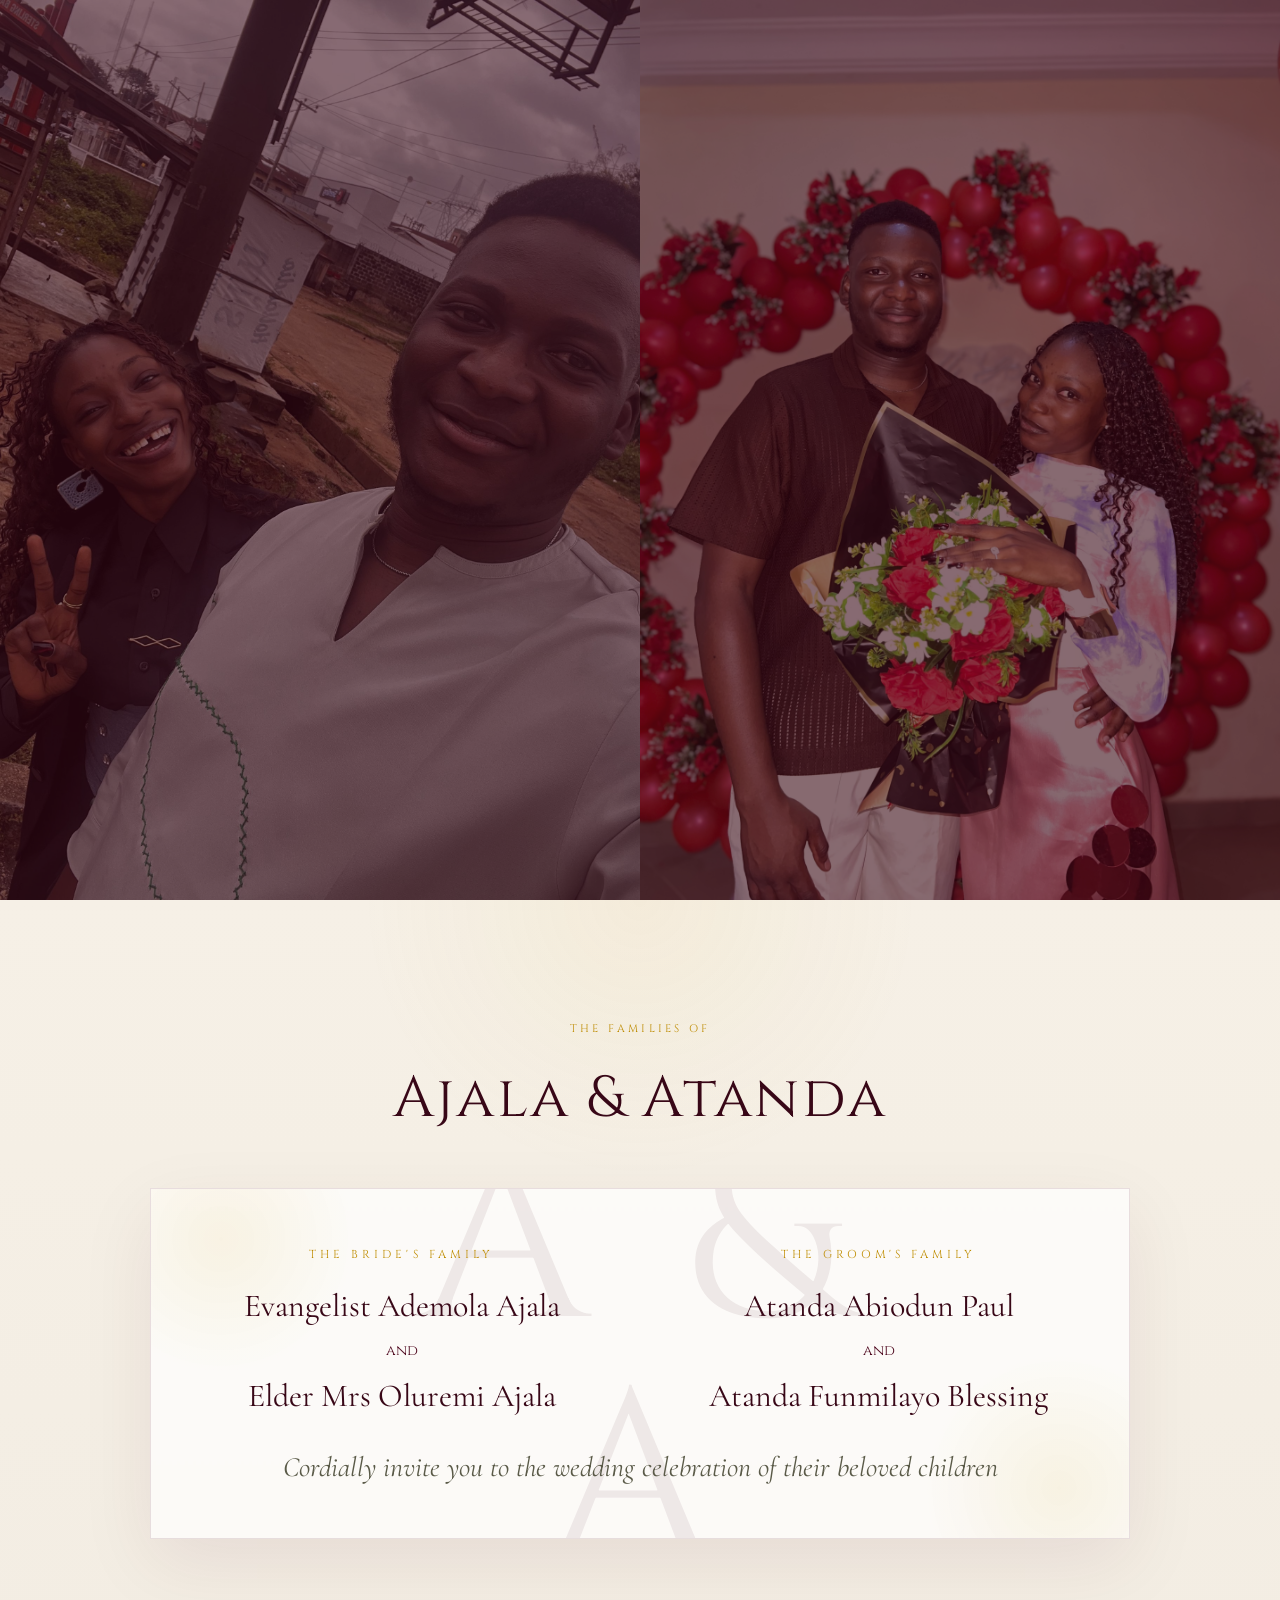
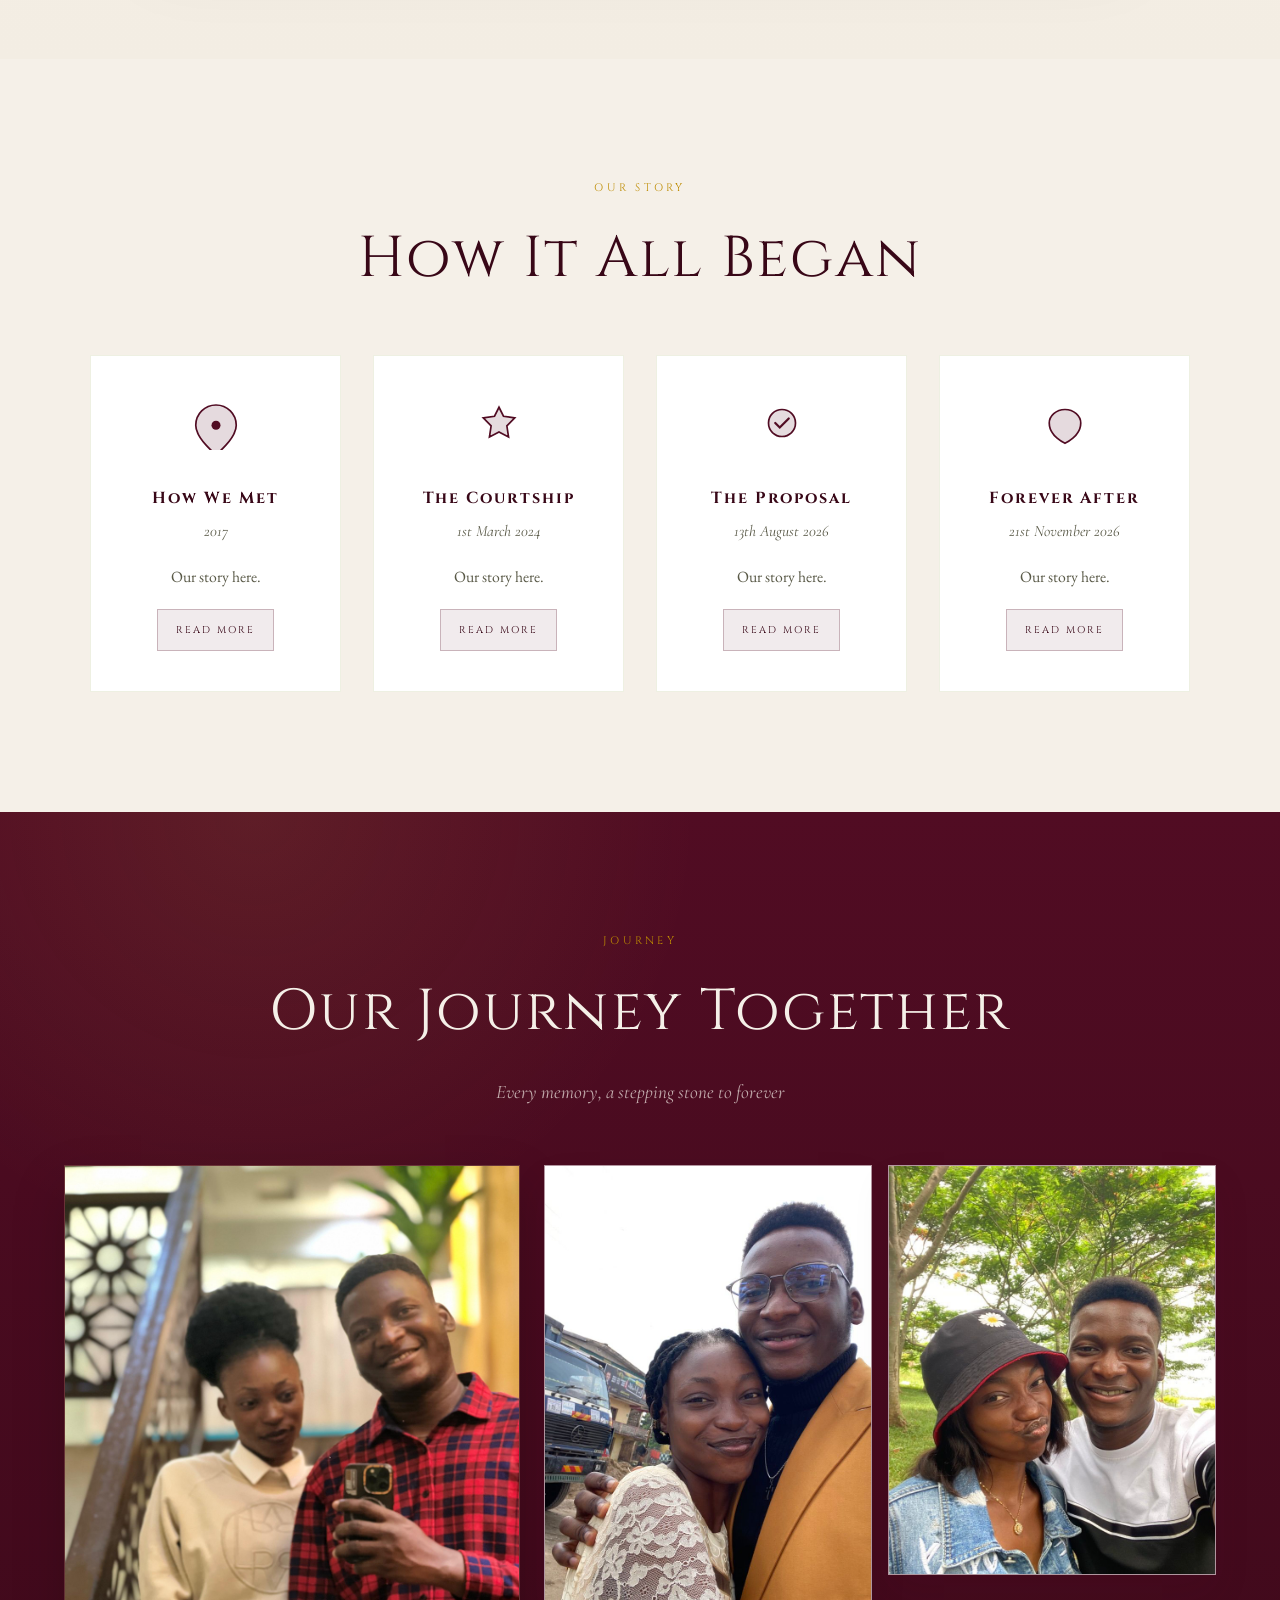
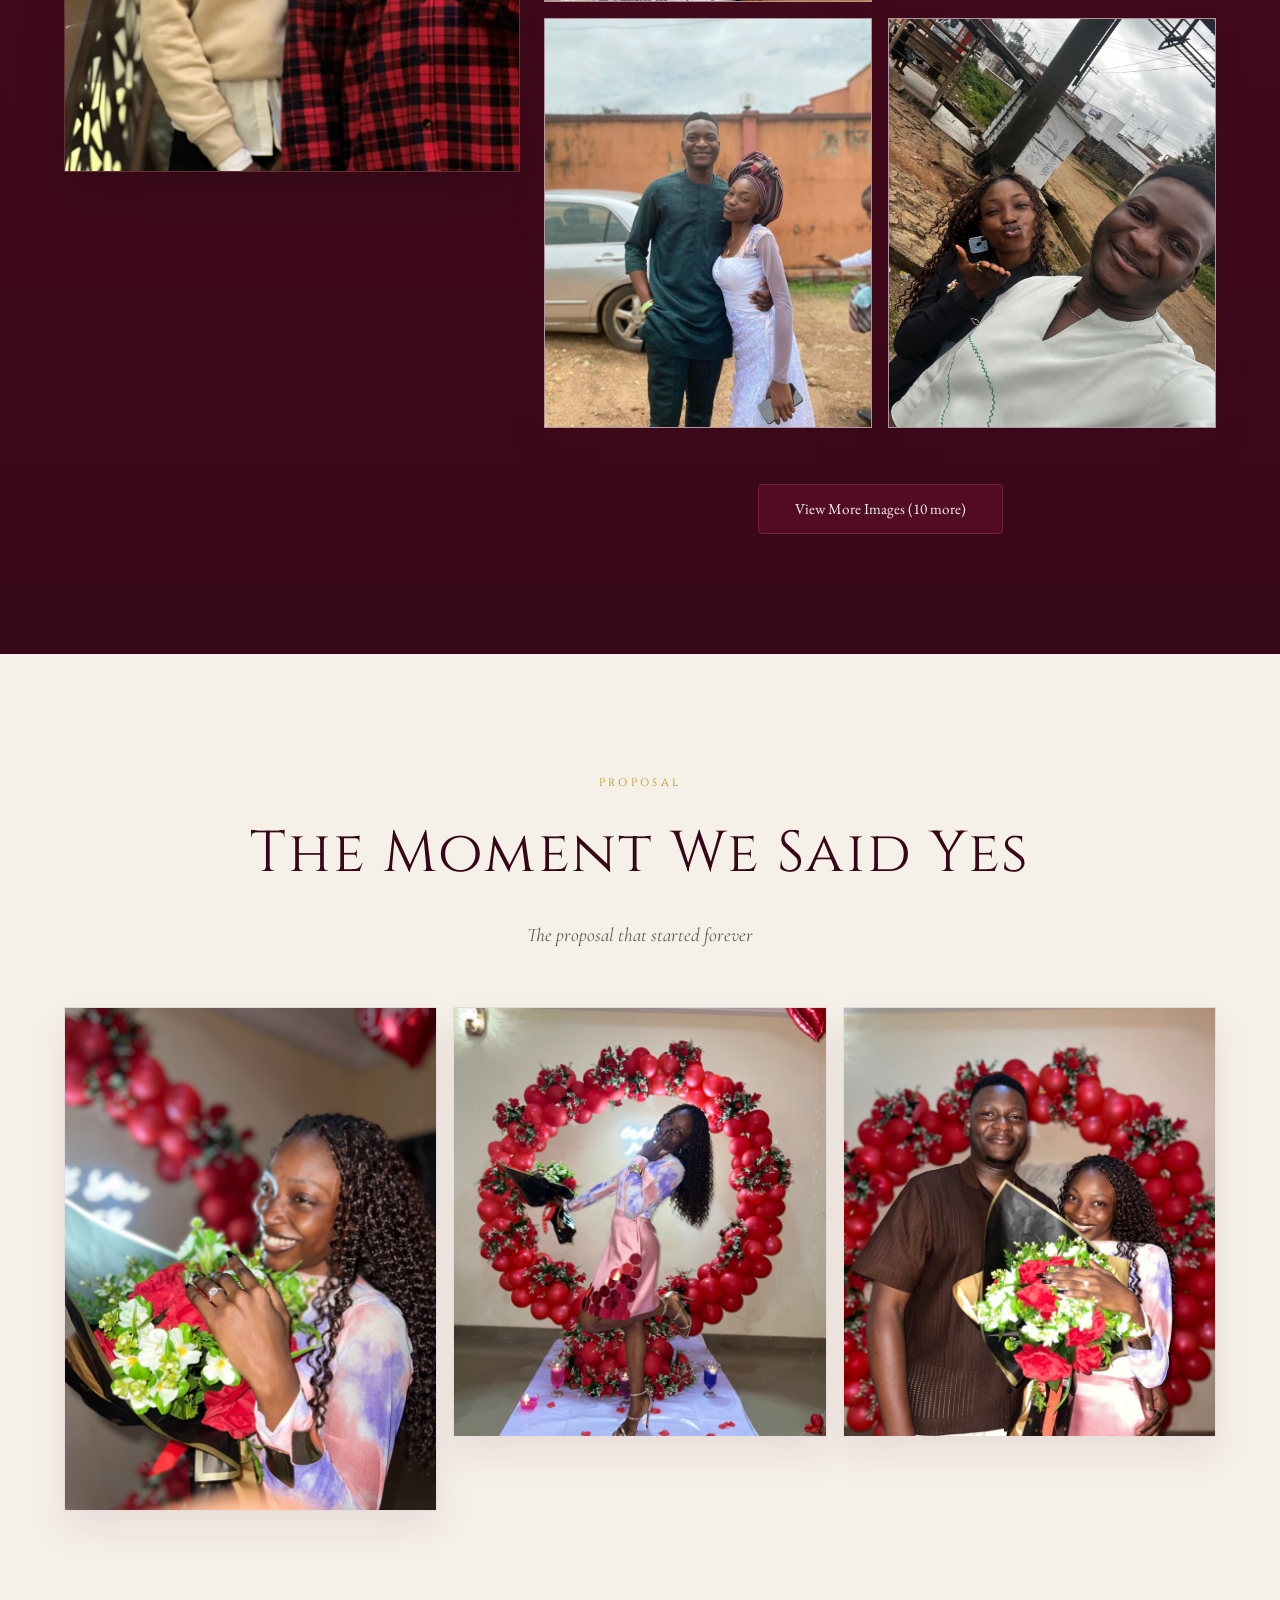
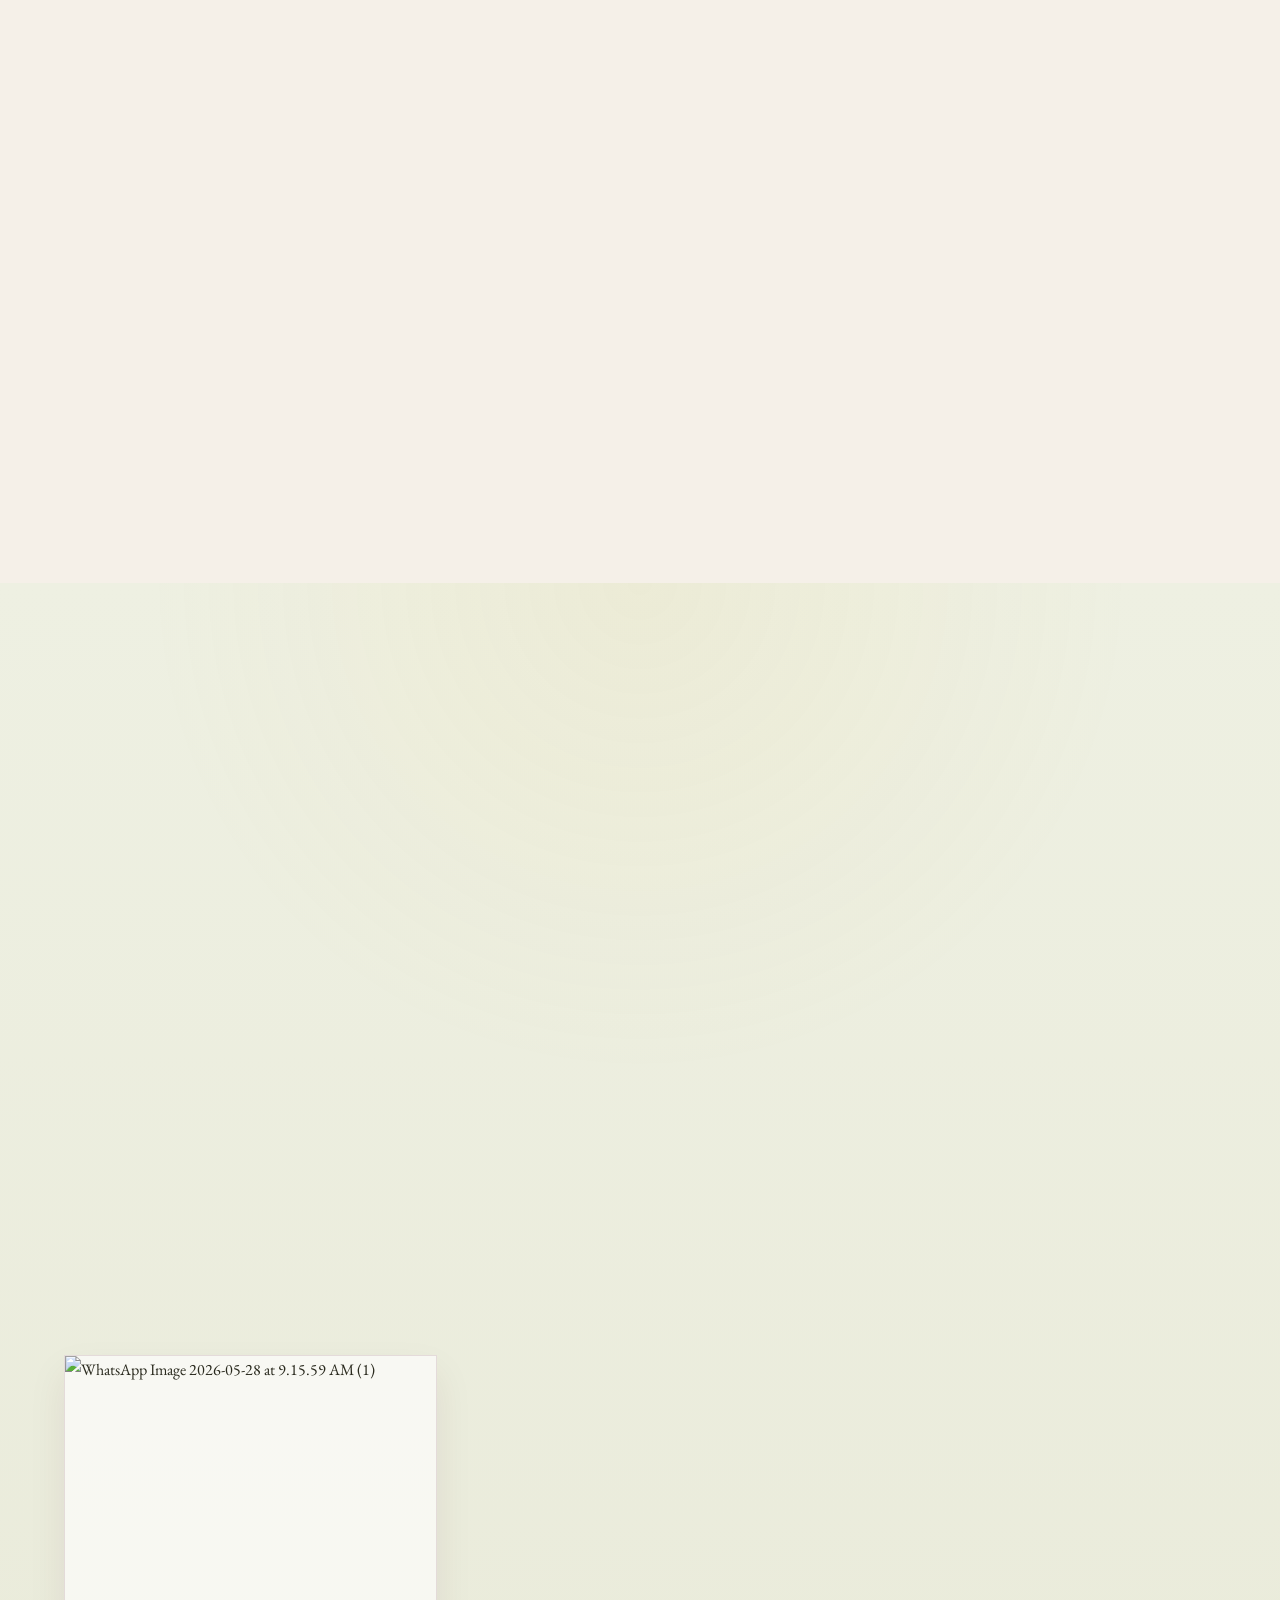
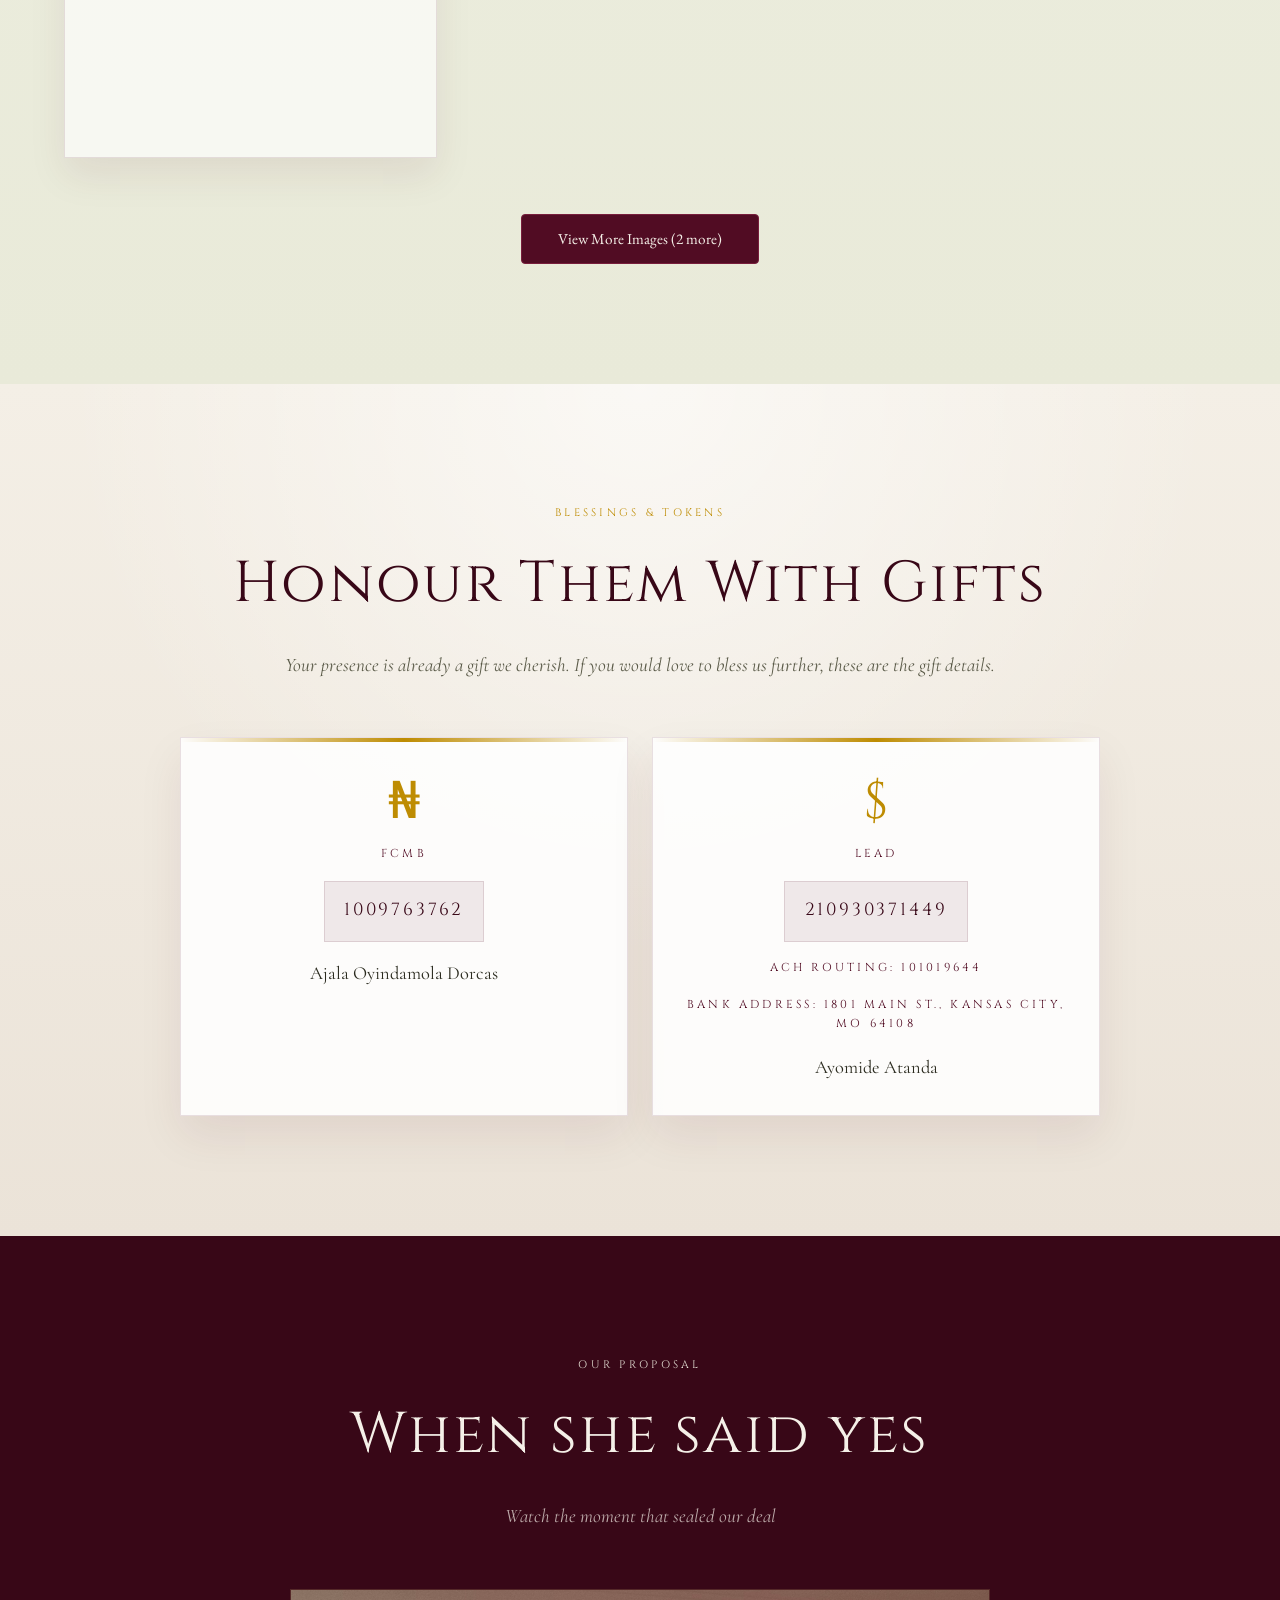
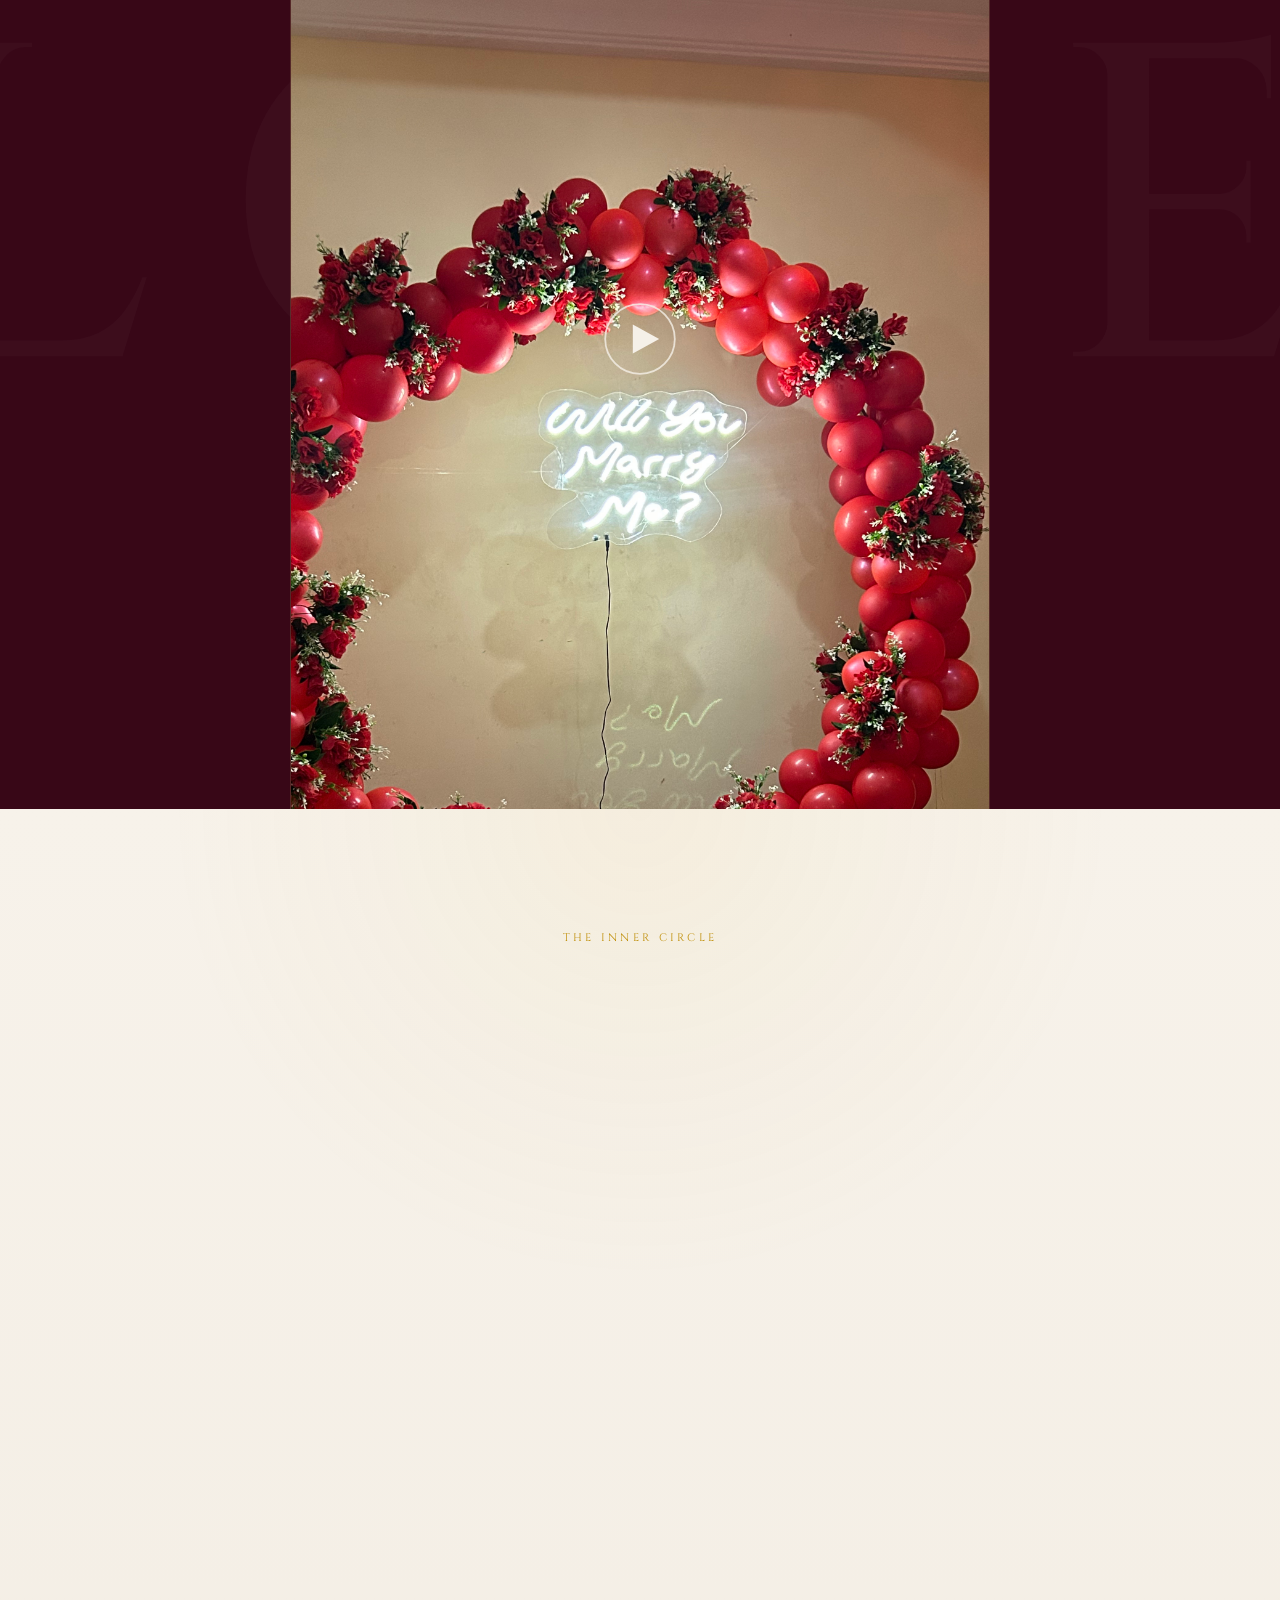
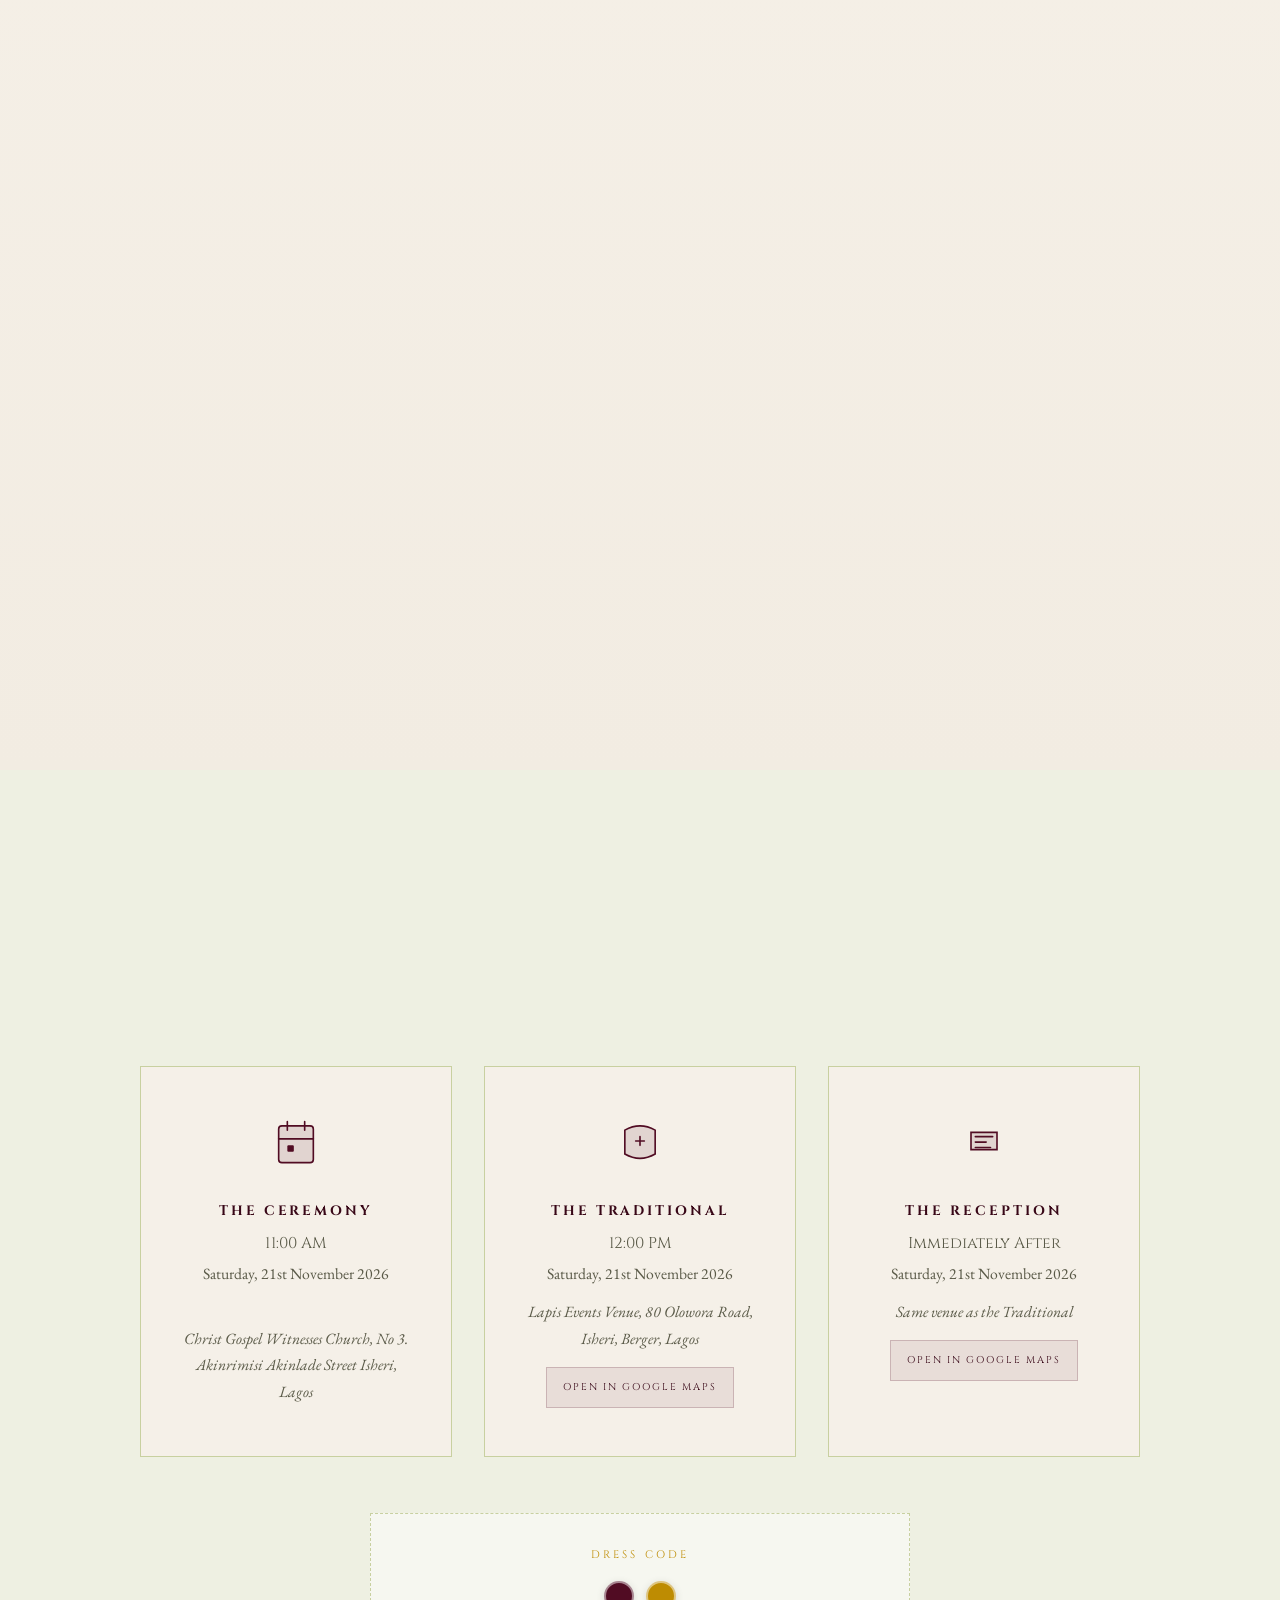
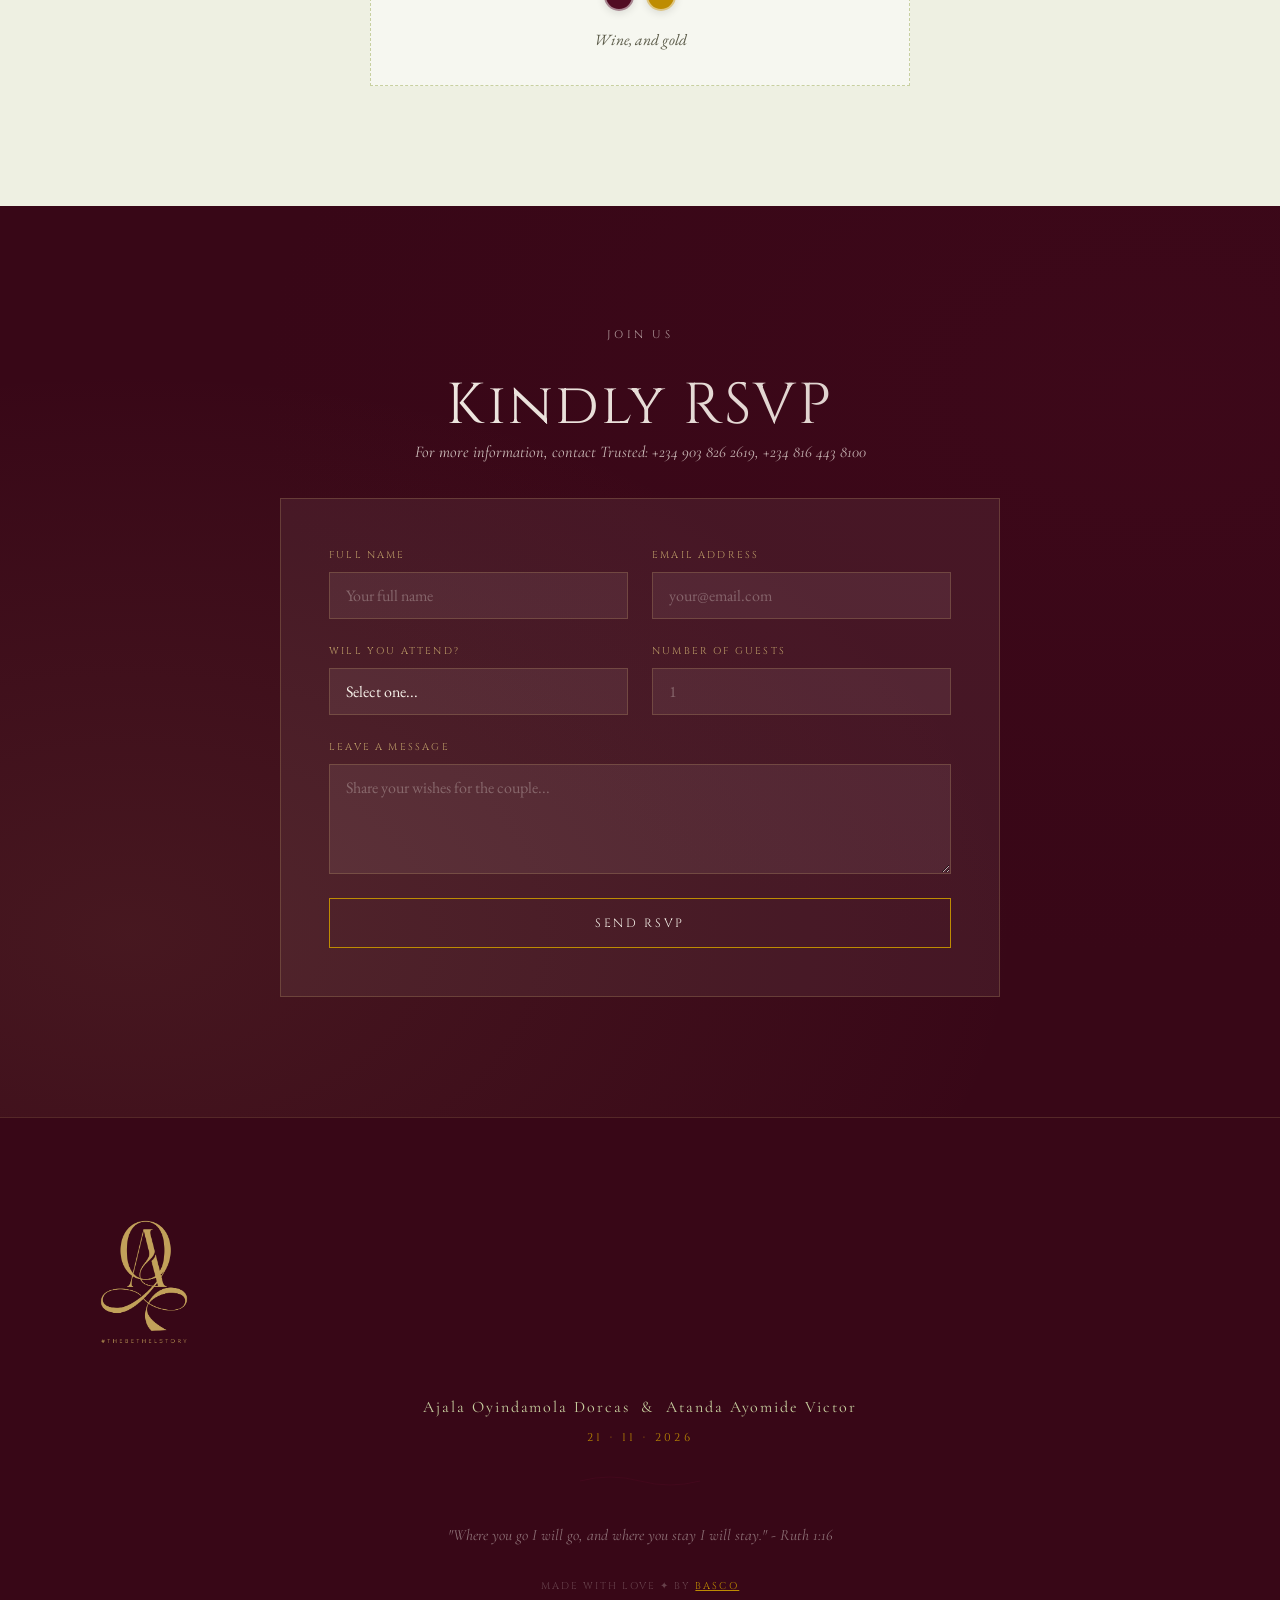
==== commit 4d5a27b5: "main" ====
--- a/index.html
+++ b/index.html
@@ -39,7 +39,7 @@
 
   <!-- NAVIGATION -->
   <nav id="navbar">
-    <div class="nav-monogram"><img src="pictures/EG1Black%202.PNG" alt="EG Logo" style="height: 50px; width: auto;"/></div>
+    <div class="nav-monogram"><img src="pictures/Wine 01.png" alt="EG Logo" style="height: 70px; width: auto;"/></div>
     <ul class="nav-links">
       <li><a href="#party">Wedding Party</a></li>
       <li><a href="#gifts">Gifts</a></li>
@@ -298,9 +298,9 @@
           <svg viewBox="0 0 48 48" fill="none"><rect x="8" y="10" width="32" height="34" rx="3" fill="rgba(81,12,35,0.12)" stroke="#510c23" stroke-width="1.5"/><path d="M16 6v8M32 6v8M8 22h32" stroke="#510c23" stroke-width="1.5" stroke-linecap="round"/><rect x="16" y="28" width="6" height="6" rx="1" fill="#510c23"/></svg>
         </div>
         <h3>The Ceremony</h3>
-        <p class="detail-time">9:00 AM</p>
-        <p>Friday, 26th June 2026</p>
-        <p class="detail-venue"><br/>Church by 9am</p>
+        <p class="detail-time">11:00 AM</p>
+        <p>Saturday, 21st November 2026</p>
+        <p class="detail-venue"><br/>Christ Gospel Witnesses Church, No 3. Akinrimisi Akinlade Street Isheri, Lagos</p>
       </div>
 
       <div class="detail-card reveal" data-delay="220">
@@ -309,9 +309,9 @@
         </div>
         <h3>The Traditional</h3>
         <p class="detail-time">12:00 PM</p>
-        <p>Friday, 26th June 2026</p>
-        <p class="detail-venue">Oremeji Memorial Hall<br/>Emure Ekiti</p>
-        <a class="venue-link" href="https://www.google.com/maps/dir/?api=1&amp;destination=Oremeji%20Memorial%20Hall%2C%20Emure%20Ekiti%2C%20Ekiti%20State%2C%20Nigeria" target="_blank" rel="noopener">Open in Google Maps</a>
+        <p>Saturday, 21st November 2026</p>
+        <p class="detail-venue">Lapis Events Venue, 80 Olowora Road, Isheri, Berger, Lagos</p>
+        <a class="venue-link" href="https://maps.app.goo.gl/uyg4LR5rDHsjwwuD9" target="_blank" rel="noopener">Open in Google Maps</a>
       </div>
 
       <div class="detail-card reveal" data-delay="400">
@@ -320,9 +320,9 @@
         </div>
         <h3>The Reception</h3>
         <p class="detail-time">Immediately After</p>
-        <p>Friday, 26th June 2026</p>
+        <p>Saturday, 21st November 2026</p>
         <p class="detail-venue">Same venue as the Traditional</p>
-        <a class="venue-link" href="https://www.google.com/maps/dir/?api=1&amp;destination=Oremeji%20Memorial%20Hall%2C%20Emure%20Ekiti%2C%20Ekiti%20State%2C%20Nigeria" target="_blank" rel="noopener">Open in Google Maps</a>
+        <a class="venue-link" href="https://maps.app.goo.gl/uyg4LR5rDHsjwwuD9" target="_blank" rel="noopener">Open in Google Maps</a>
       </div>
     </div>
 
@@ -330,11 +330,9 @@
       <span class="dress-label">Dress Code</span>
       <div class="dress-swatches">
         <span class="swatch swatch--olive" title="Wine"></span>
-        <span class="swatch swatch--cream" title="Ivory Cream"></span>
-        <span class="swatch swatch--white" title="White"></span>
         <span class="swatch swatch--gold" title="Champagne Gold"></span>
       </div>
-      <p>Wine, ivory cream, white and gold</p>
+      <p>Wine, and gold</p>
     </div>
   </section>
 
@@ -343,7 +341,7 @@
     <div class="rsvp-bg-overlay"></div>
     <div class="section-tag reveal" style="color:rgba(245,240,232,0.7);">Join Us</div>
     <h2 class="section-heading reveal" style="color:#f5f0e8;">Kindly RSVP</h2>
-    <p class="rsvp-contact reveal" style="color:rgba(245,240,232,0.82);">For more information, contact Trusted: 08104495170 or Felix: 09016418363</p>
+    <p class="rsvp-contact reveal" style="color:rgba(245,240,232,0.82);">For more information, contact Trusted: +234 903 826 2619, +234 816 443 8100</p>
 
     <div class="rsvp-form-wrap reveal">
       <div class="rsvp-form" id="rsvpForm">
@@ -382,21 +380,21 @@
           <svg viewBox="0 0 60 60" fill="none"><circle cx="30" cy="30" r="28" stroke="#510c23" stroke-width="1.5"/><path d="M18 30l8 8 16-16" stroke="#510c23" stroke-width="2.5" stroke-linecap="round" stroke-linejoin="round"/></svg>
         </div>
         <h3>Thank you!</h3>
-        <p>Your RSVP has been received. We can't wait to celebrate with you. For more information, contact Trusted: 08104495170 or Felix: 09016418363.</p>
+        <p>Your RSVP has been received. We can't wait to celebrate with you. For more information, contact Trusted: +234 903 826 2619, +234 816 443 8100.</p>
       </div>
     </div>
   </section>
 
   <!-- FOOTER -->
   <footer id="footer">
-    <div class="footer-monogram"><img src="pictures/EG1White%202.PNG" alt="EG Logo" style="height: 200px; width: auto;"/></div>
-    <p class="footer-names">Oreoluwa Adewale &nbsp;&amp;&nbsp; Daniel-Matt Akinsokan</p>
-    <p class="footer-date">26 &middot; 06 &middot; 2026</p>
+    <div class="footer-monogram"><img src="pictures/Gold 02.png" alt="EG Logo" style="height: 200px; width: auto;"/></div>
+    <p class="footer-names">Ajala Oyindamola Dorcas &nbsp;&amp;&nbsp; Atanda Ayomide Victor</p>
+    <p class="footer-date">21 &middot; 11 &middot; 2026</p>
     <div class="footer-divider">
       <svg viewBox="0 0 120 20" width="120"><path d="M0 10 Q30 2 60 10 Q90 18 120 10" stroke="rgba(81,12,35,0.4)" stroke-width="1" fill="none"/></svg>
     </div>
     <p class="footer-verse">"Where you go I will go, and where you stay I will stay." - Ruth 1:16</p>
-    <p class="footer-credit">Made with love &#10022;</p>
+    <p class="footer-credit">Made with love &#10022; by <a href="https://bascocreative.vercel.app/" target="_blank" rel="noopener" style="color: var(--gold); text-decoration: underline;">Basco</a></p>
   </footer>
 
   <!-- background music -->
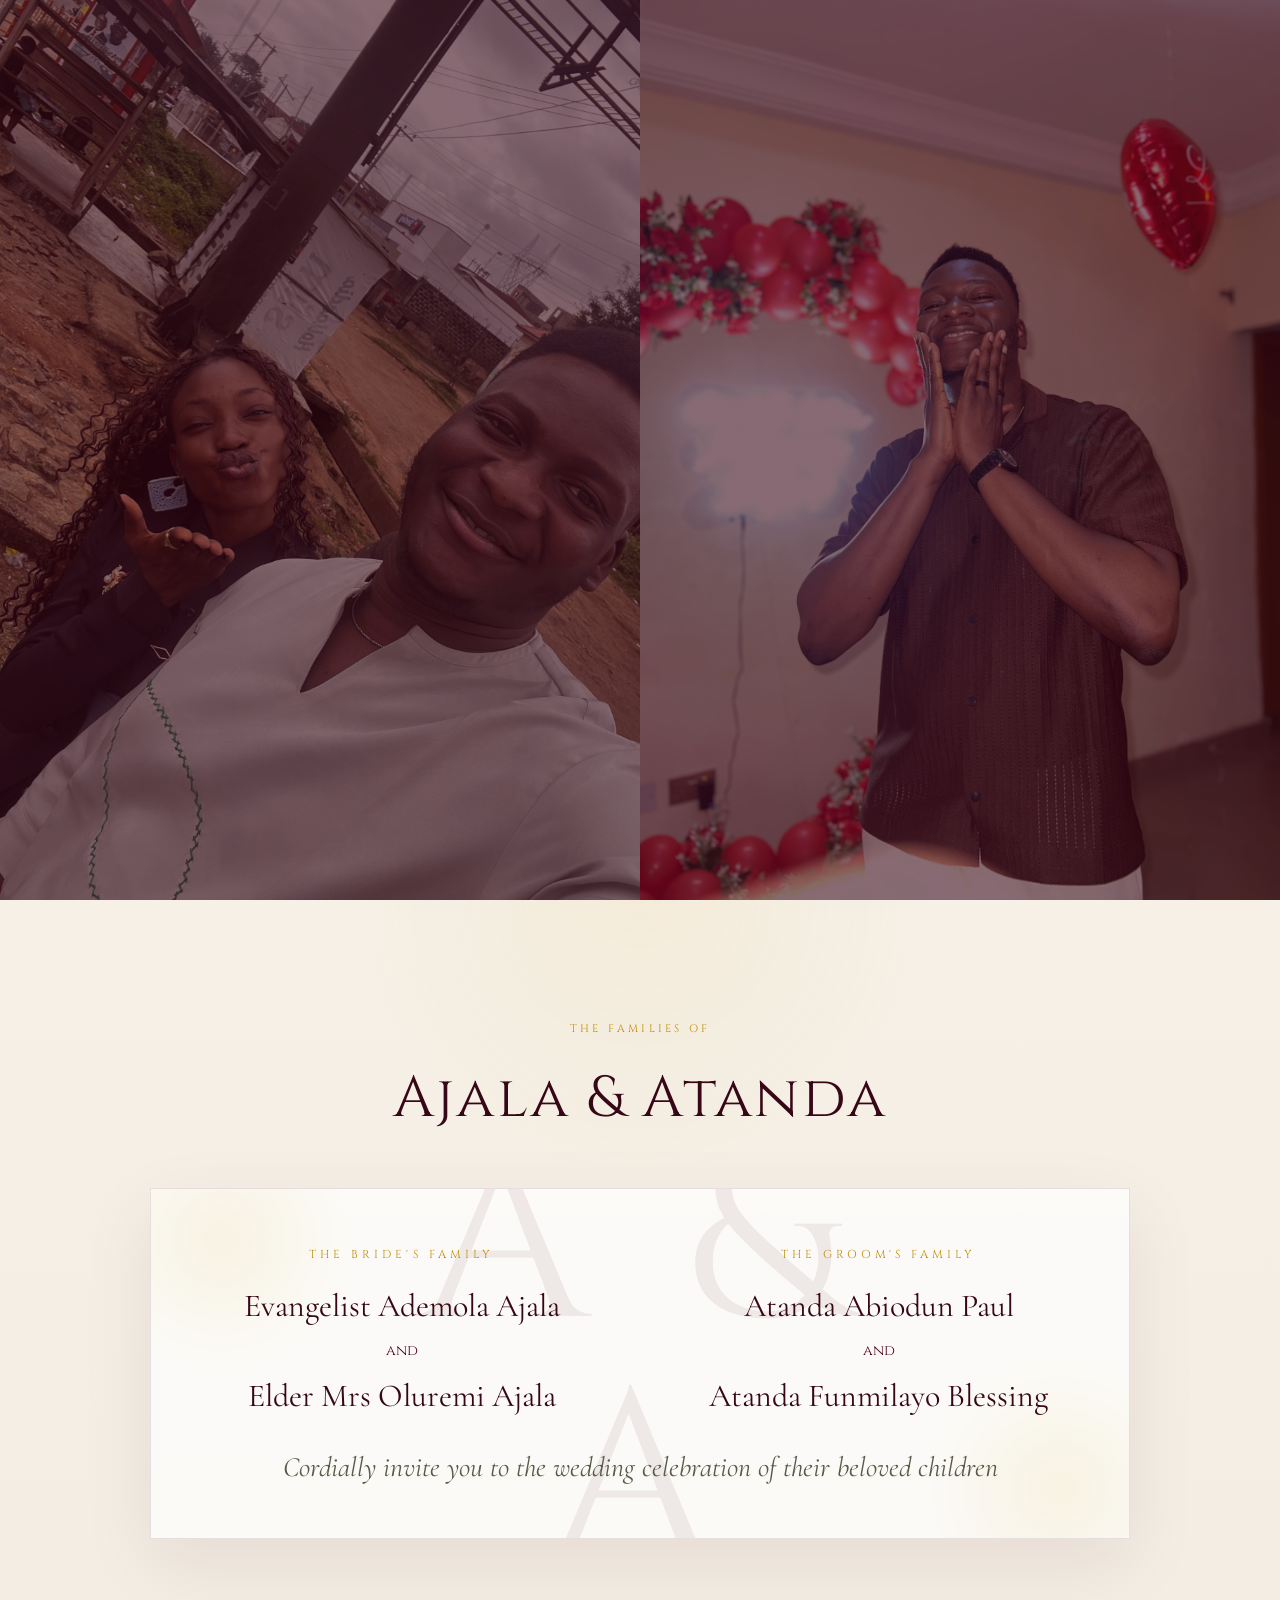
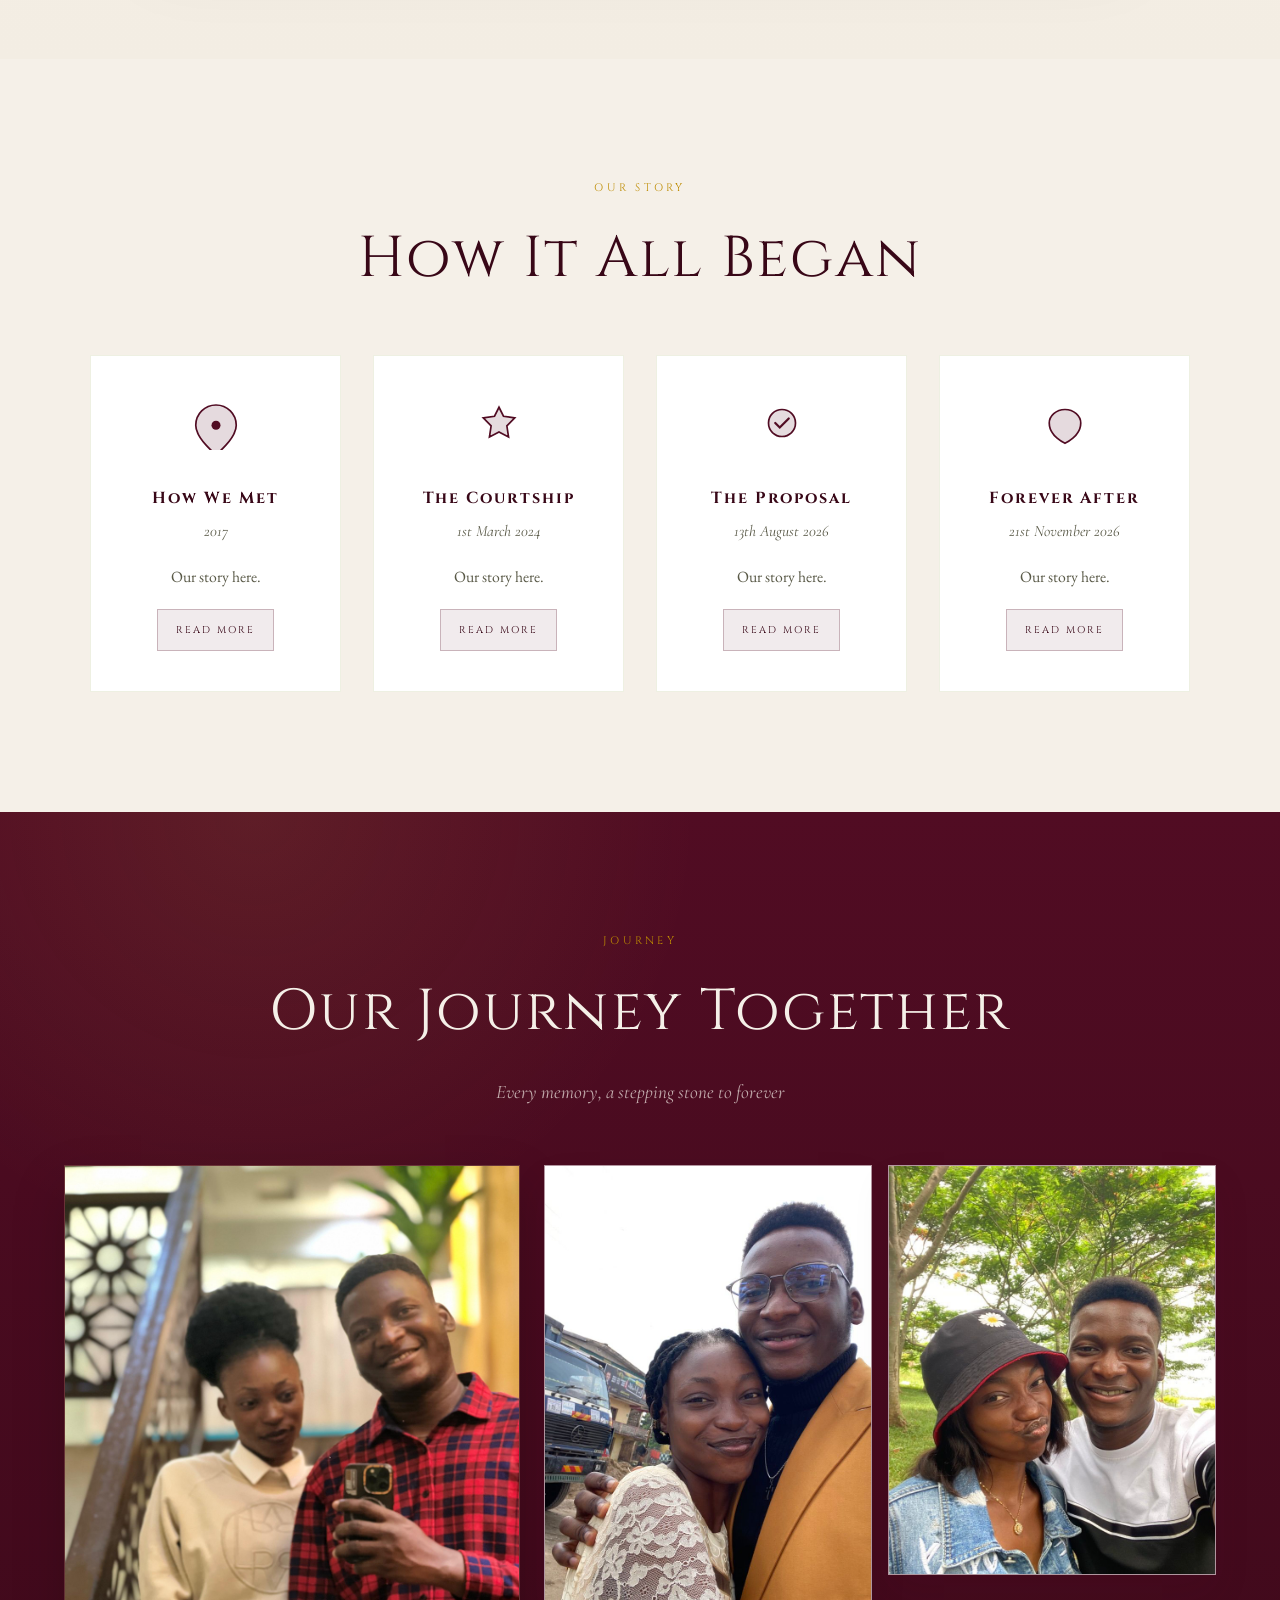
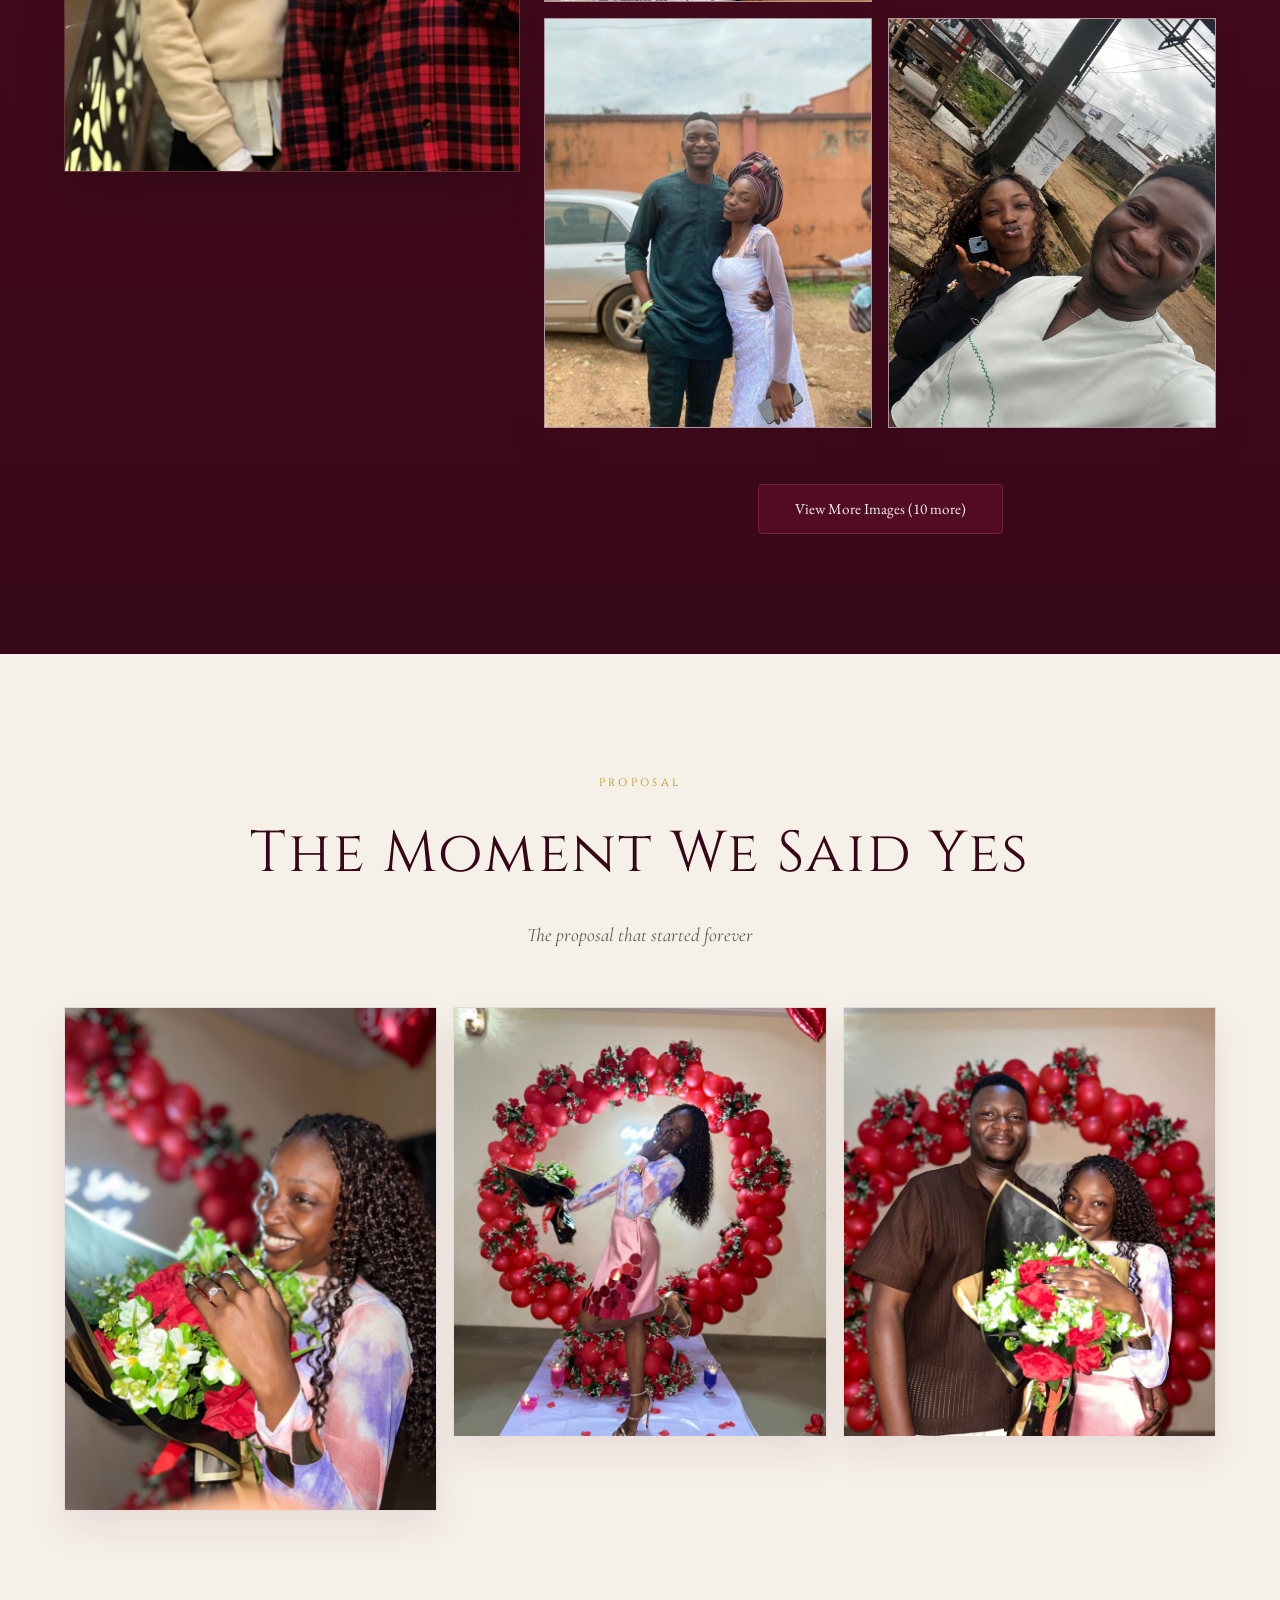
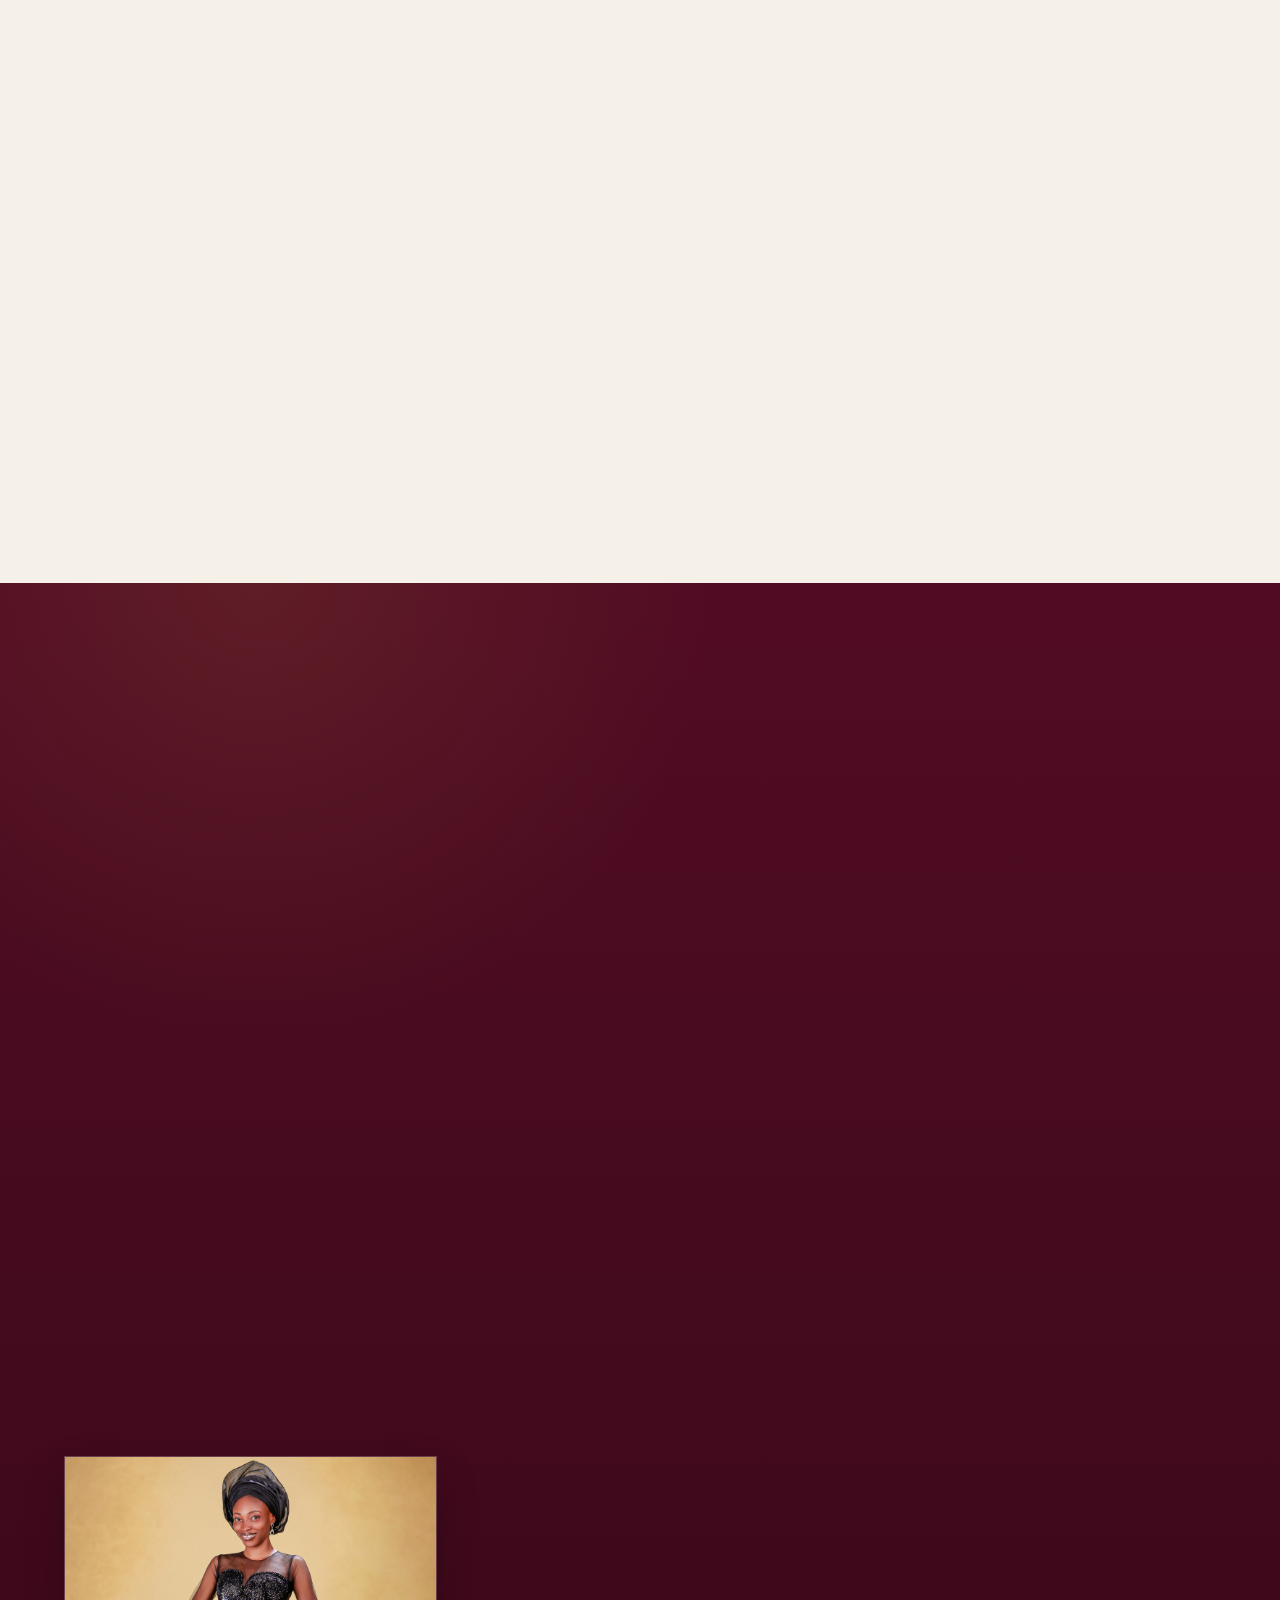
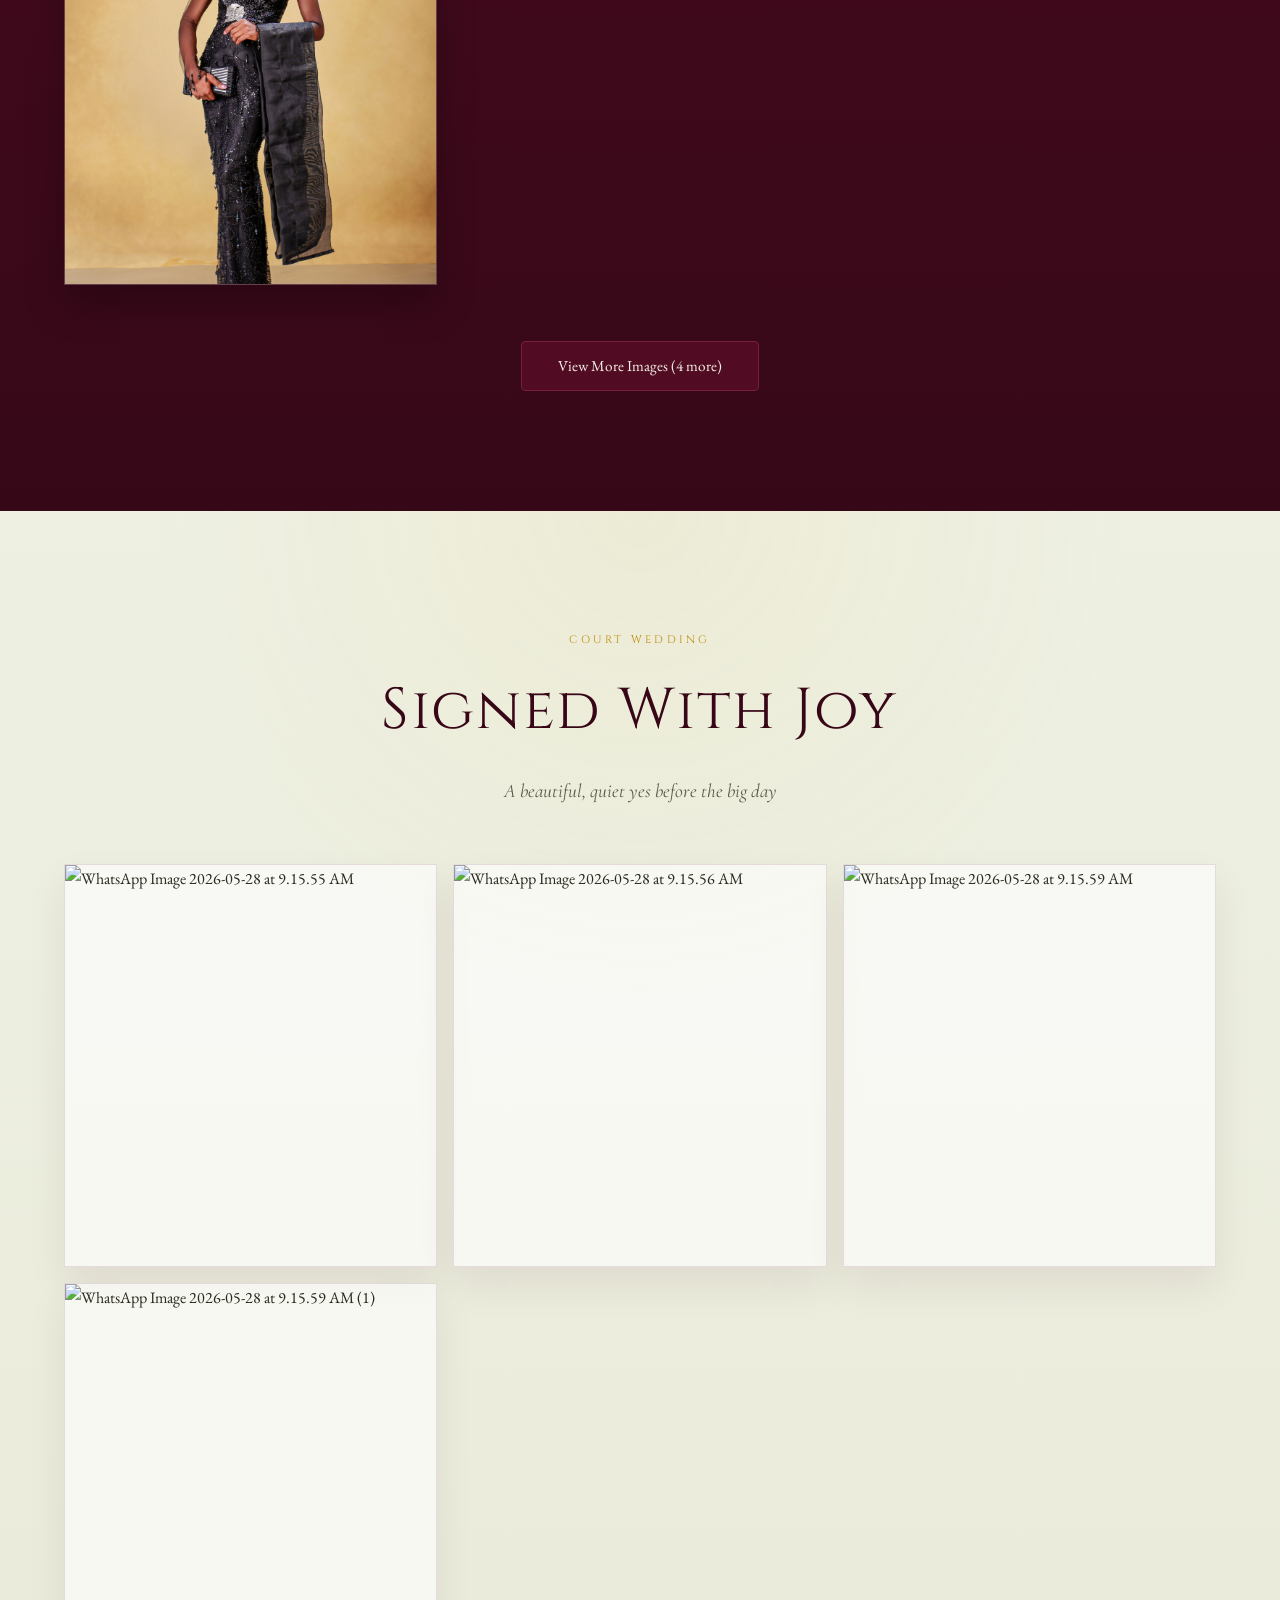
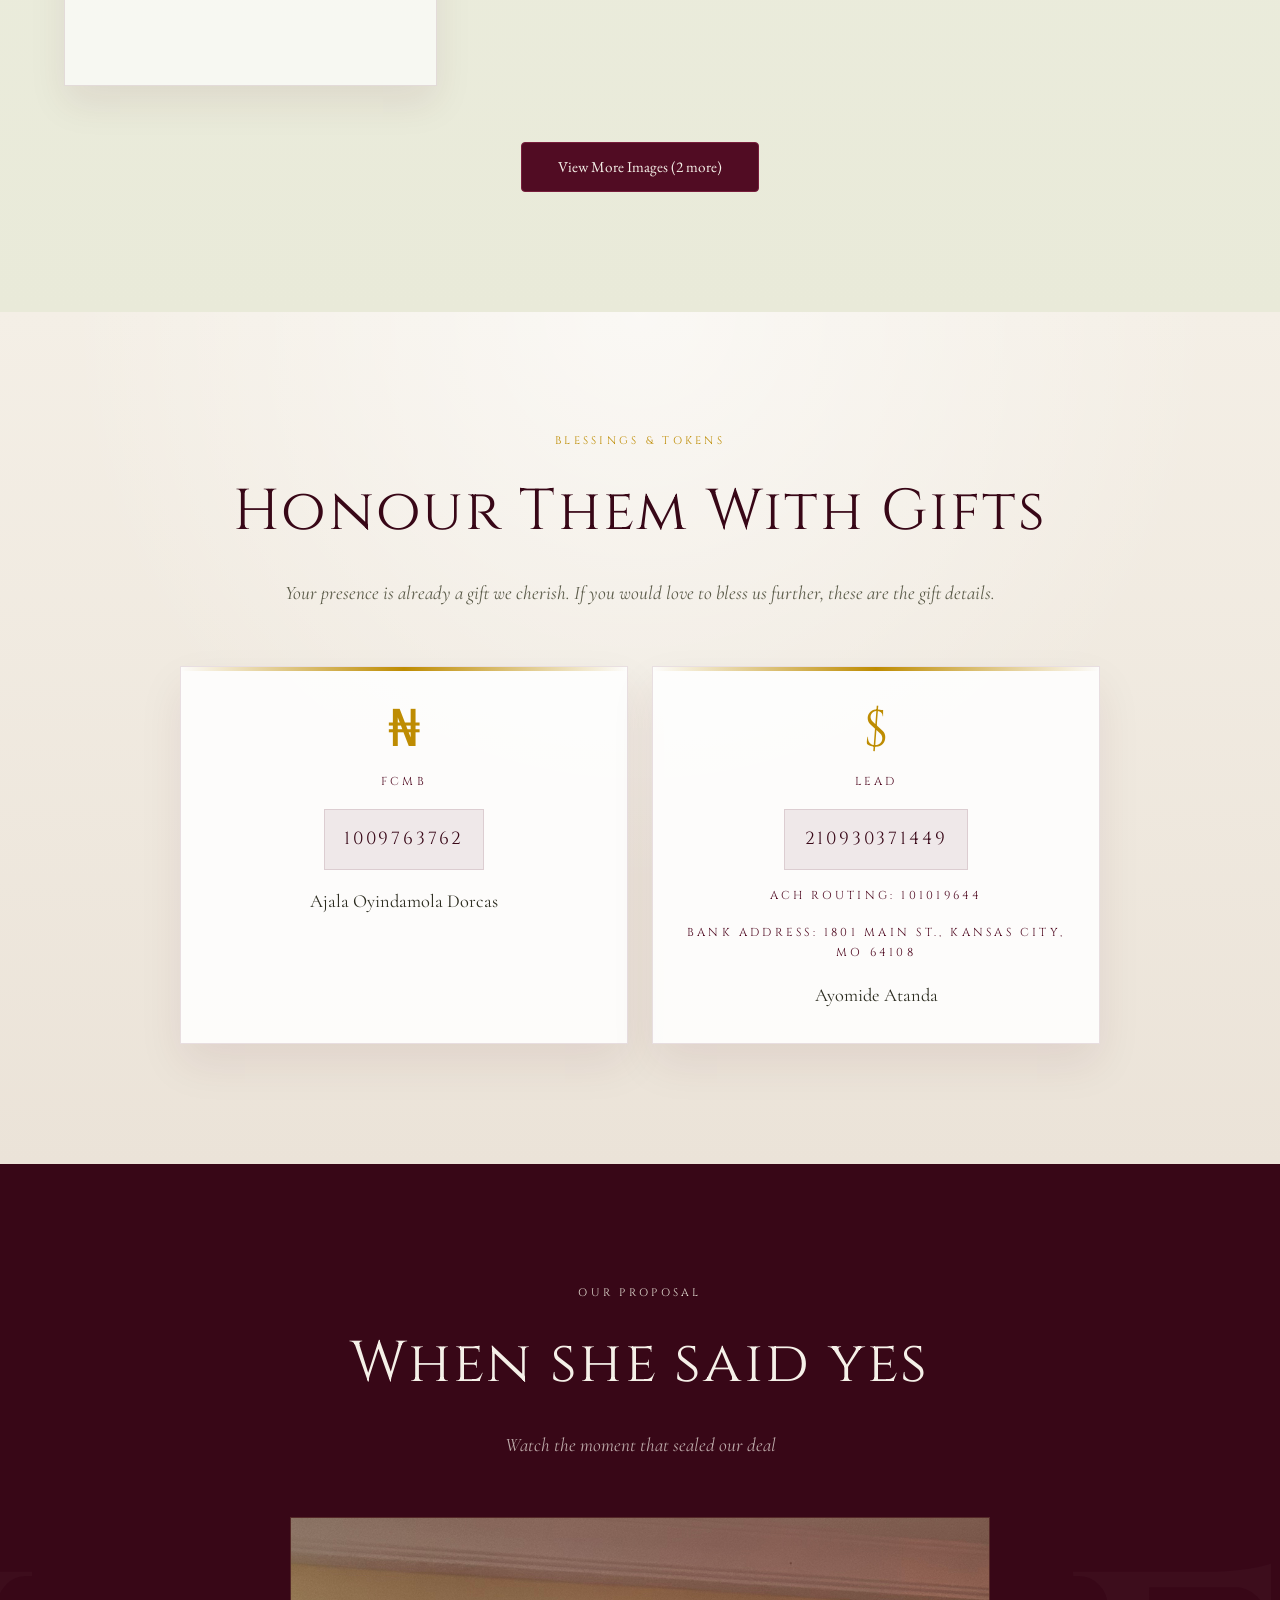
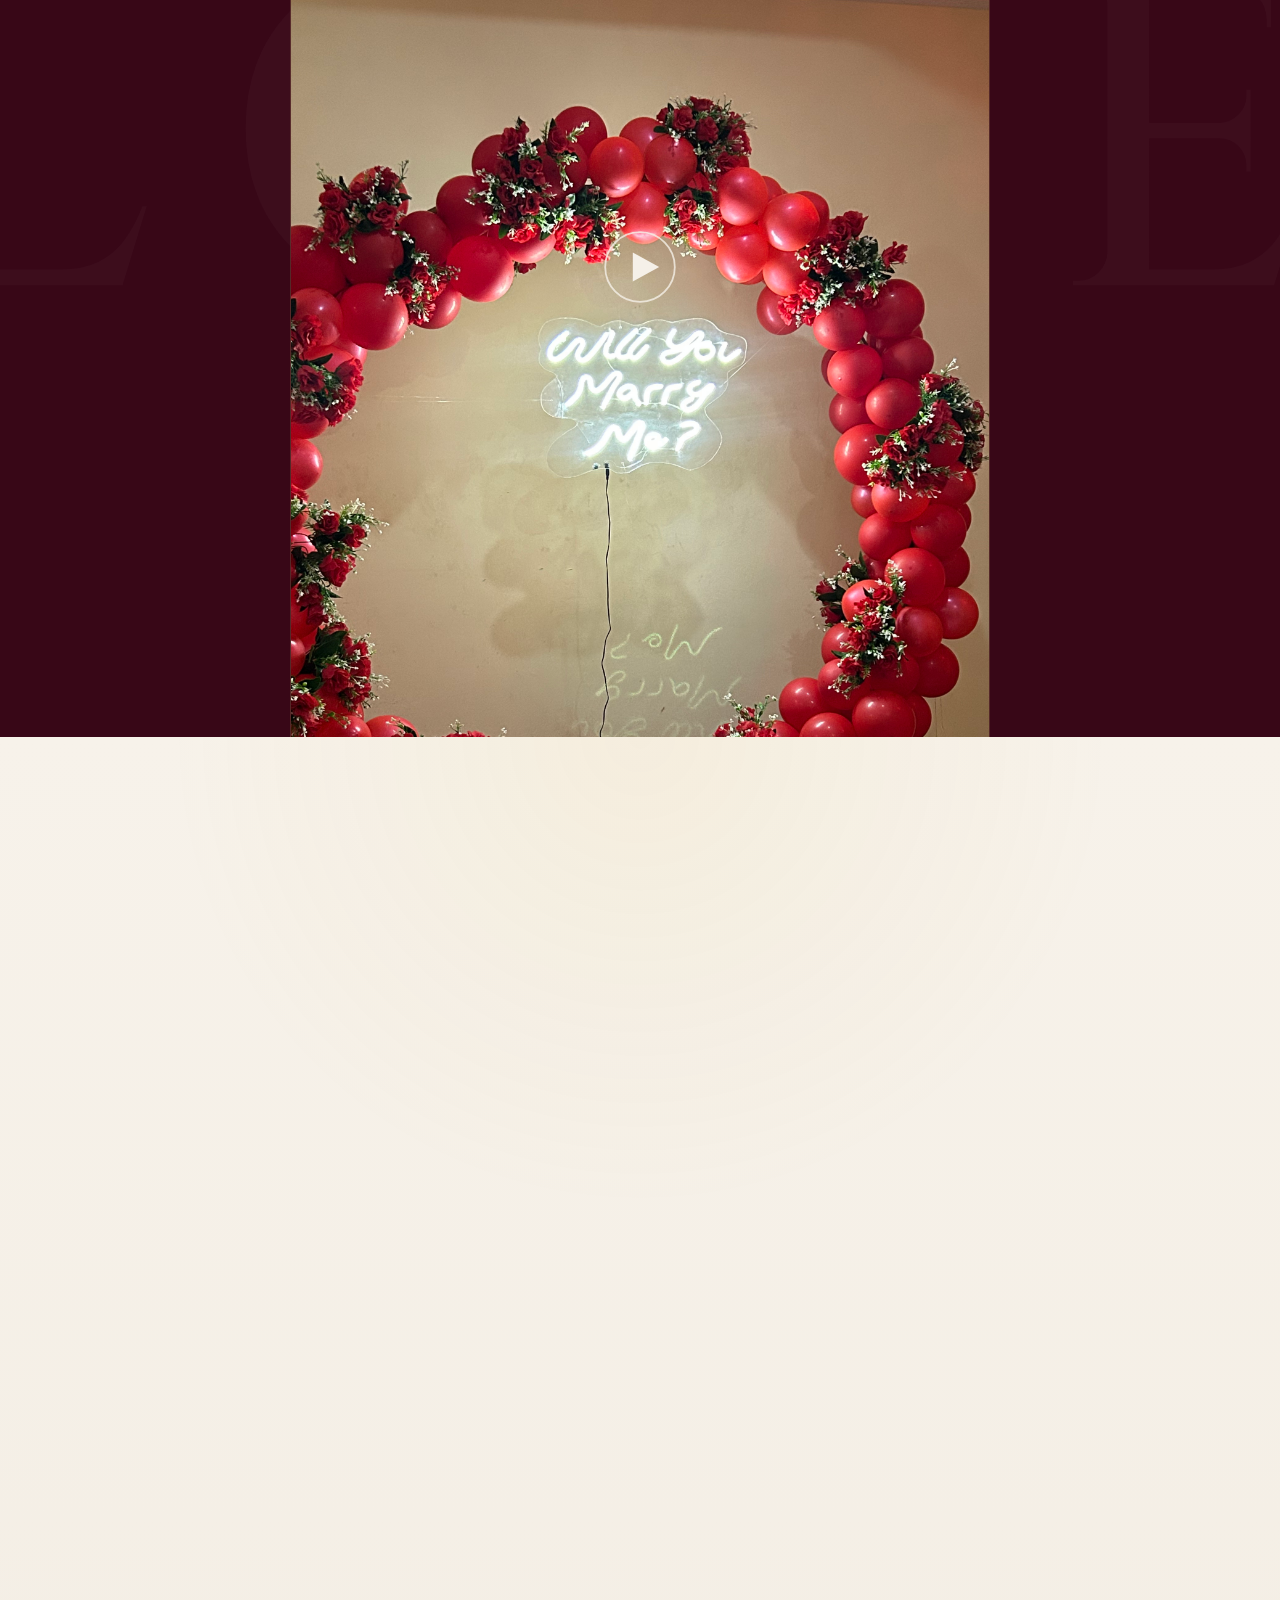
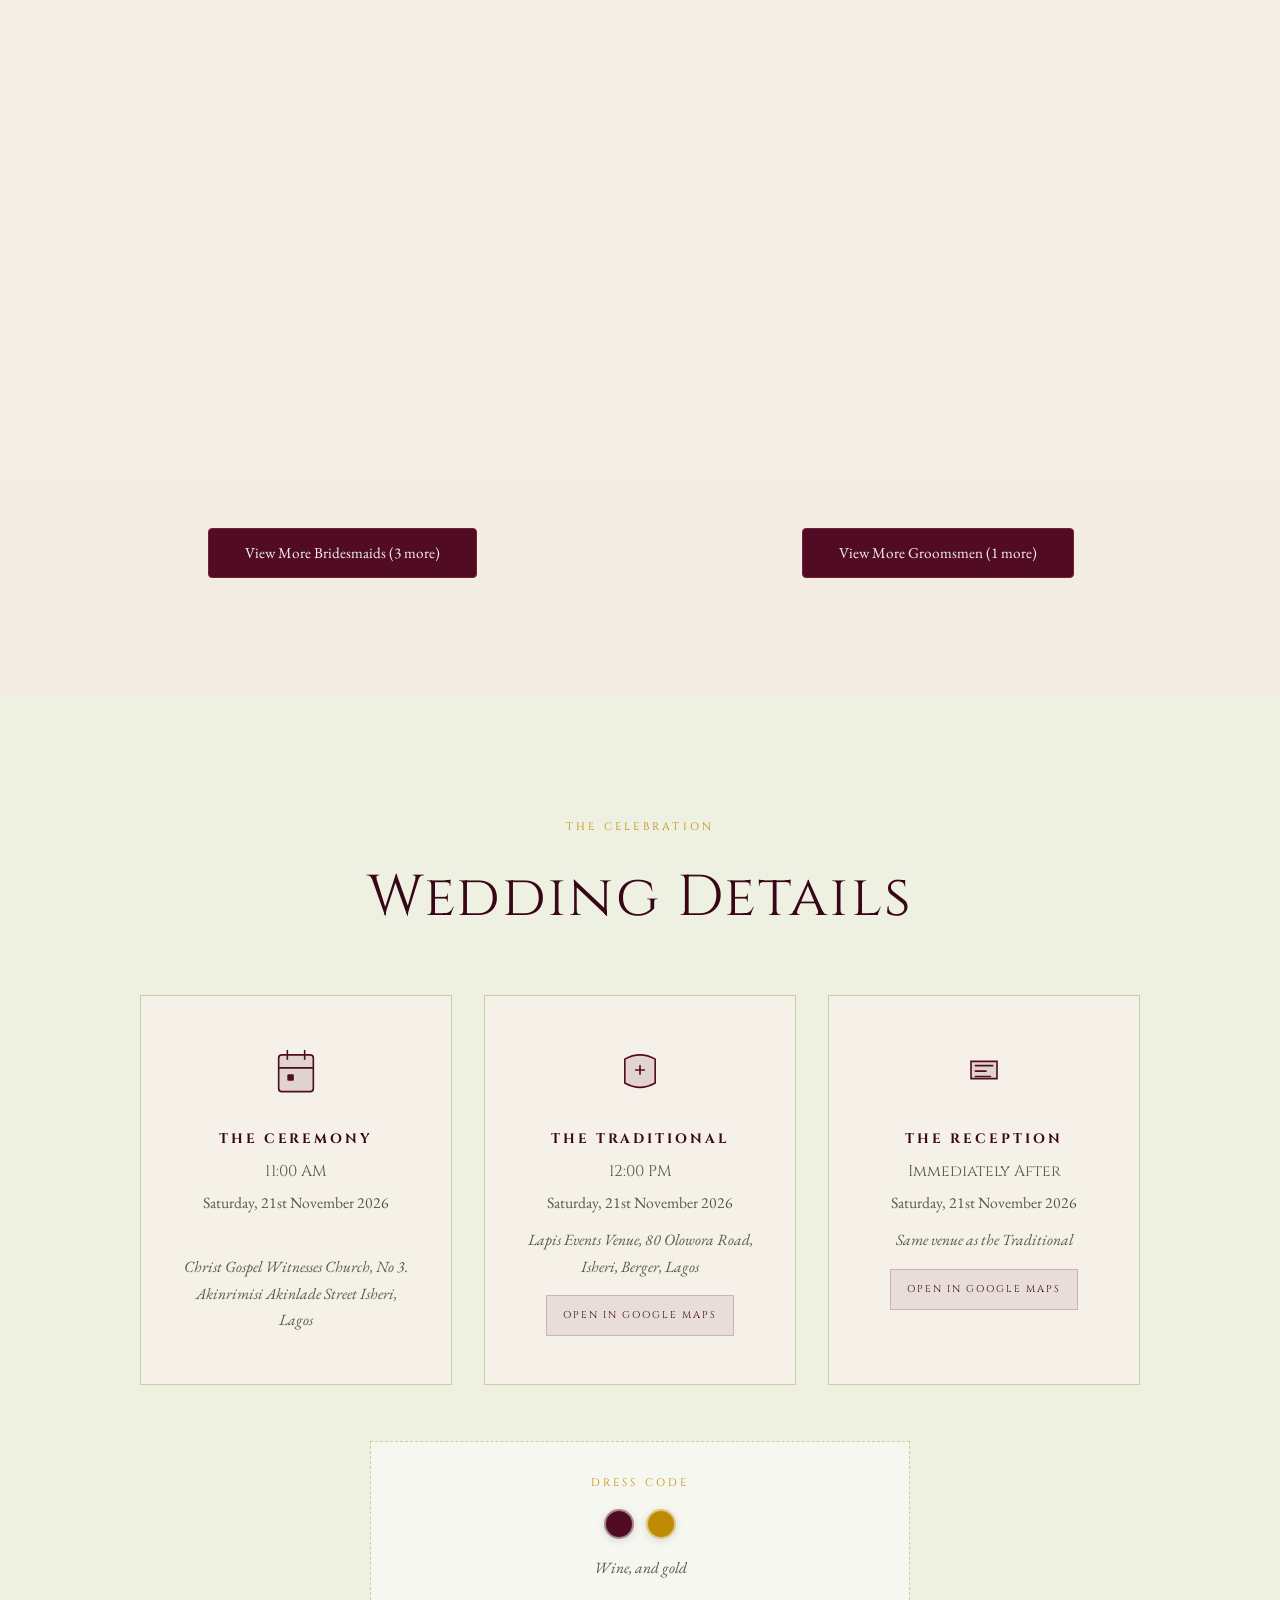
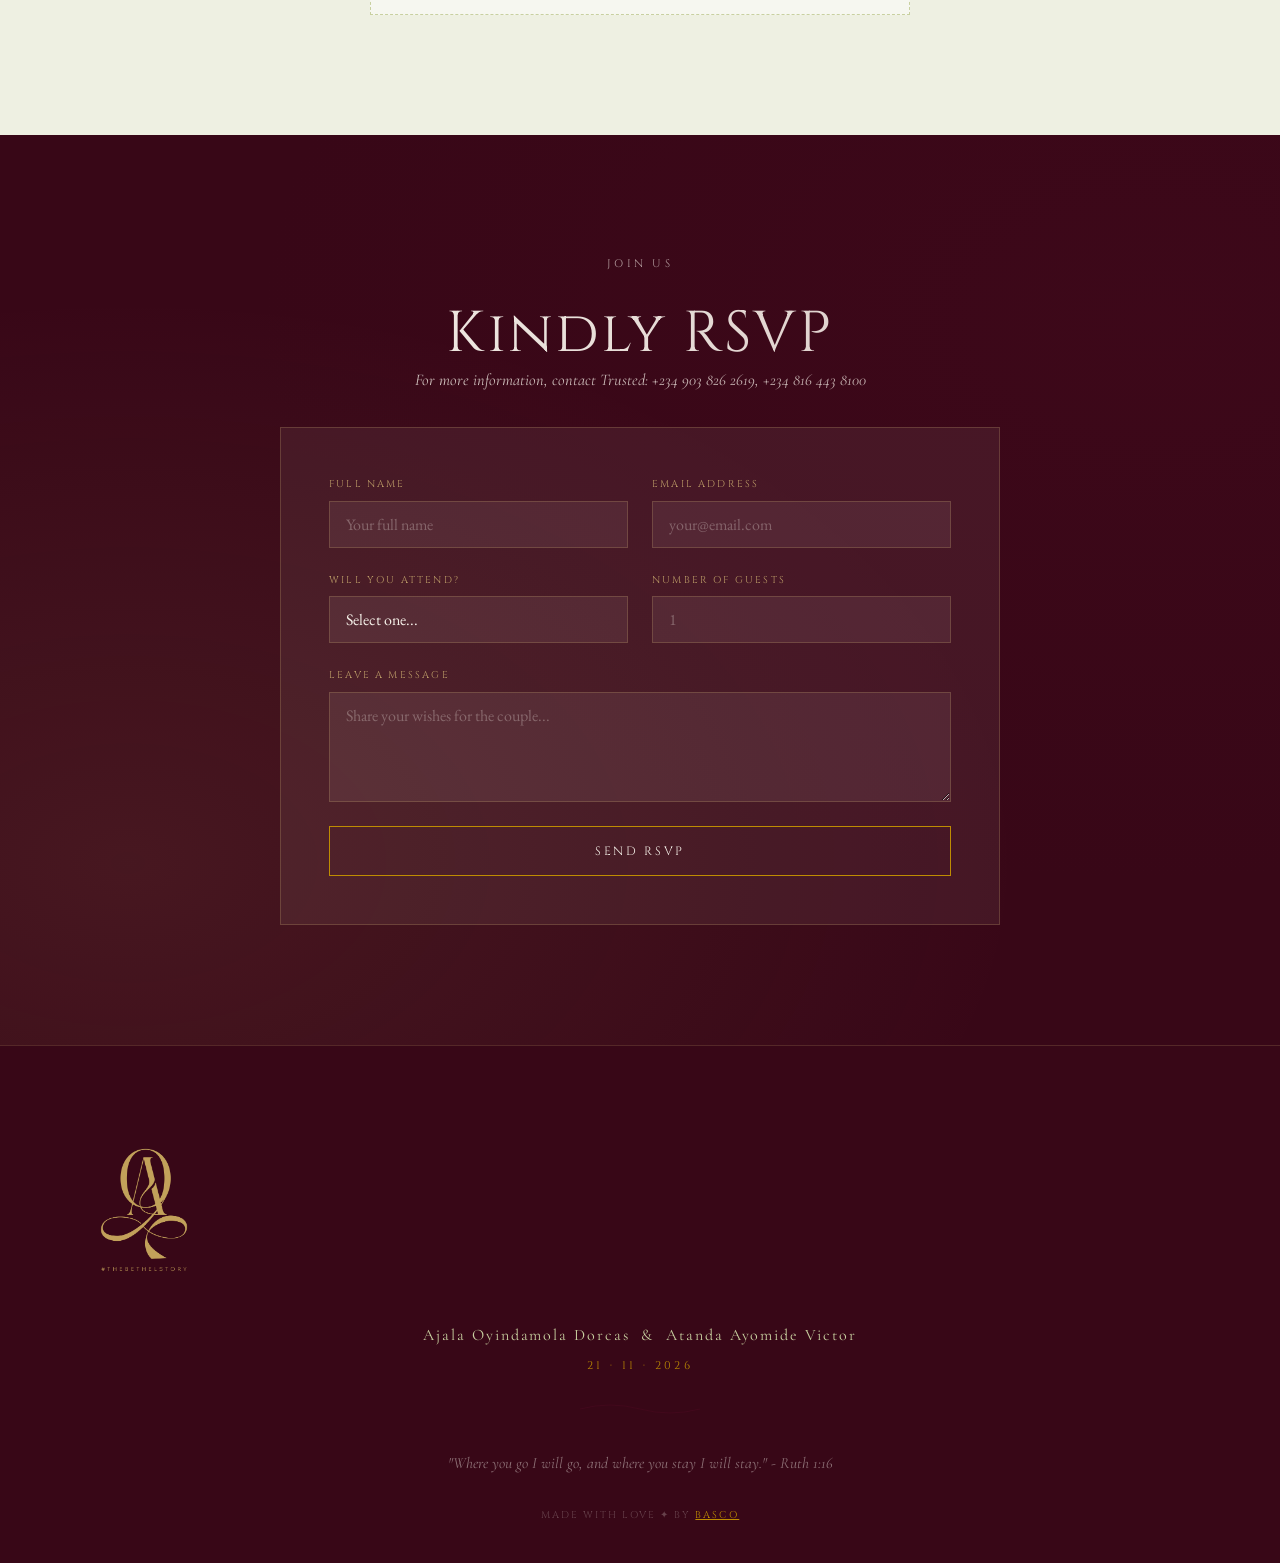
==== commit 177f1da4: "main" ====
--- a/index.html
+++ b/index.html
@@ -45,6 +45,7 @@
       <li><a href="#gifts">Gifts</a></li>
       <li><a href="#story">Our Story</a></li>
       <li><a href="#journey">Journey</a></li>
+      <li><a href="#introduction">Introduction</a></li>
       <li><a href="#proposal">Proposal</a></li>
       <li><a href="#court-wedding">Court Wedding</a></li>
       <li><a href="#video">Film</a></li>
@@ -194,12 +195,22 @@
     </div>
   </section>
 
+
   <!-- PROPOSAL -->
   <section id="proposal" class="media-section">
     <div class="section-tag reveal">Proposal</div>
     <h2 class="section-heading reveal">The Moment We Said Yes</h2>
     <p class="section-sub reveal">The proposal that started forever</p>
     <div class="media-grid proposal-grid" id="proposalGrid"></div>
+  </section>
+
+  
+  <!-- INTRODUCTION -->
+  <section id="introduction" class="media-section media-section--dark">
+    <div class="section-tag reveal" style="color:#e8e4d8;">Introduction</div>
+    <h2 class="section-heading reveal" style="color:#f5f0e8;">Where It All Started</h2>
+    <p class="section-sub reveal" style="color:rgba(245,240,232,0.7);">The first hello that led to forever</p>
+    <div class="media-grid introduction-grid" id="introductionGrid"></div>
   </section>
 
   <!-- COURT WEDDING -->
--- a/style.css
+++ b/style.css
@@ -1362,6 +1362,21 @@
   aspect-ratio: 1 / 1.35;
 }
 
+#introduction .media-grid {
+  grid-template-columns: repeat(3, minmax(0, 1fr));
+}
+
+#introduction .media-card {
+  aspect-ratio: 1 / 1.15;
+  border-color: rgba(245, 240, 232, 0.18);
+  background: rgba(245, 240, 232, 0.06);
+  box-shadow: 0 18px 36px rgba(0, 0, 0, 0.25);
+}
+
+#introduction .media-card--tall {
+  aspect-ratio: 1 / 1.35;
+}
+
 #court-wedding .media-grid {
   grid-template-columns: repeat(3, minmax(0, 1fr));
 }
@@ -1382,6 +1397,7 @@
 
   .party-grid,
   .gifts-grid,
+  #introduction .media-grid,
   #proposal .media-grid,
   #court-wedding .media-grid {
     grid-template-columns: 1fr 1fr;
@@ -1392,6 +1408,7 @@
   .party-grid,
   .gifts-grid,
   .media-grid,
+  #introduction .media-grid,
   #proposal .media-grid,
   #court-wedding .media-grid {
     grid-template-columns: 1fr;
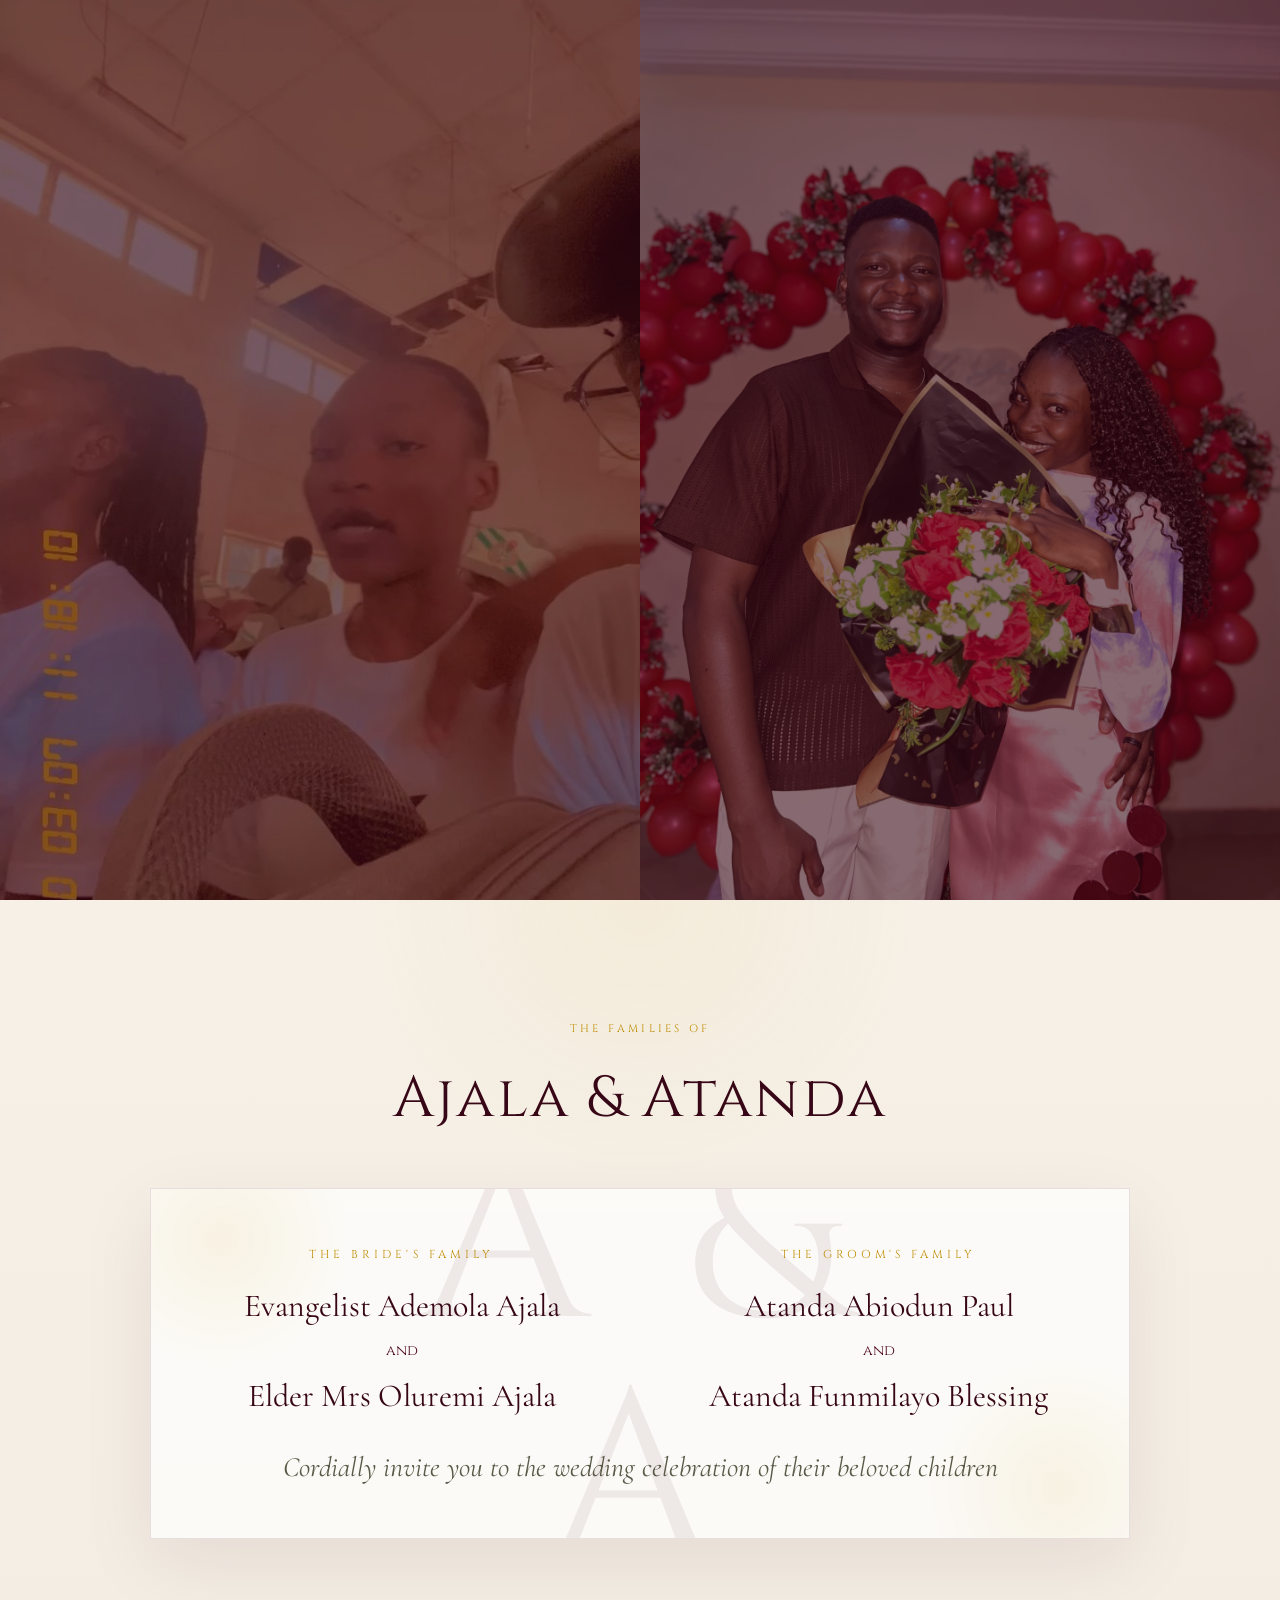
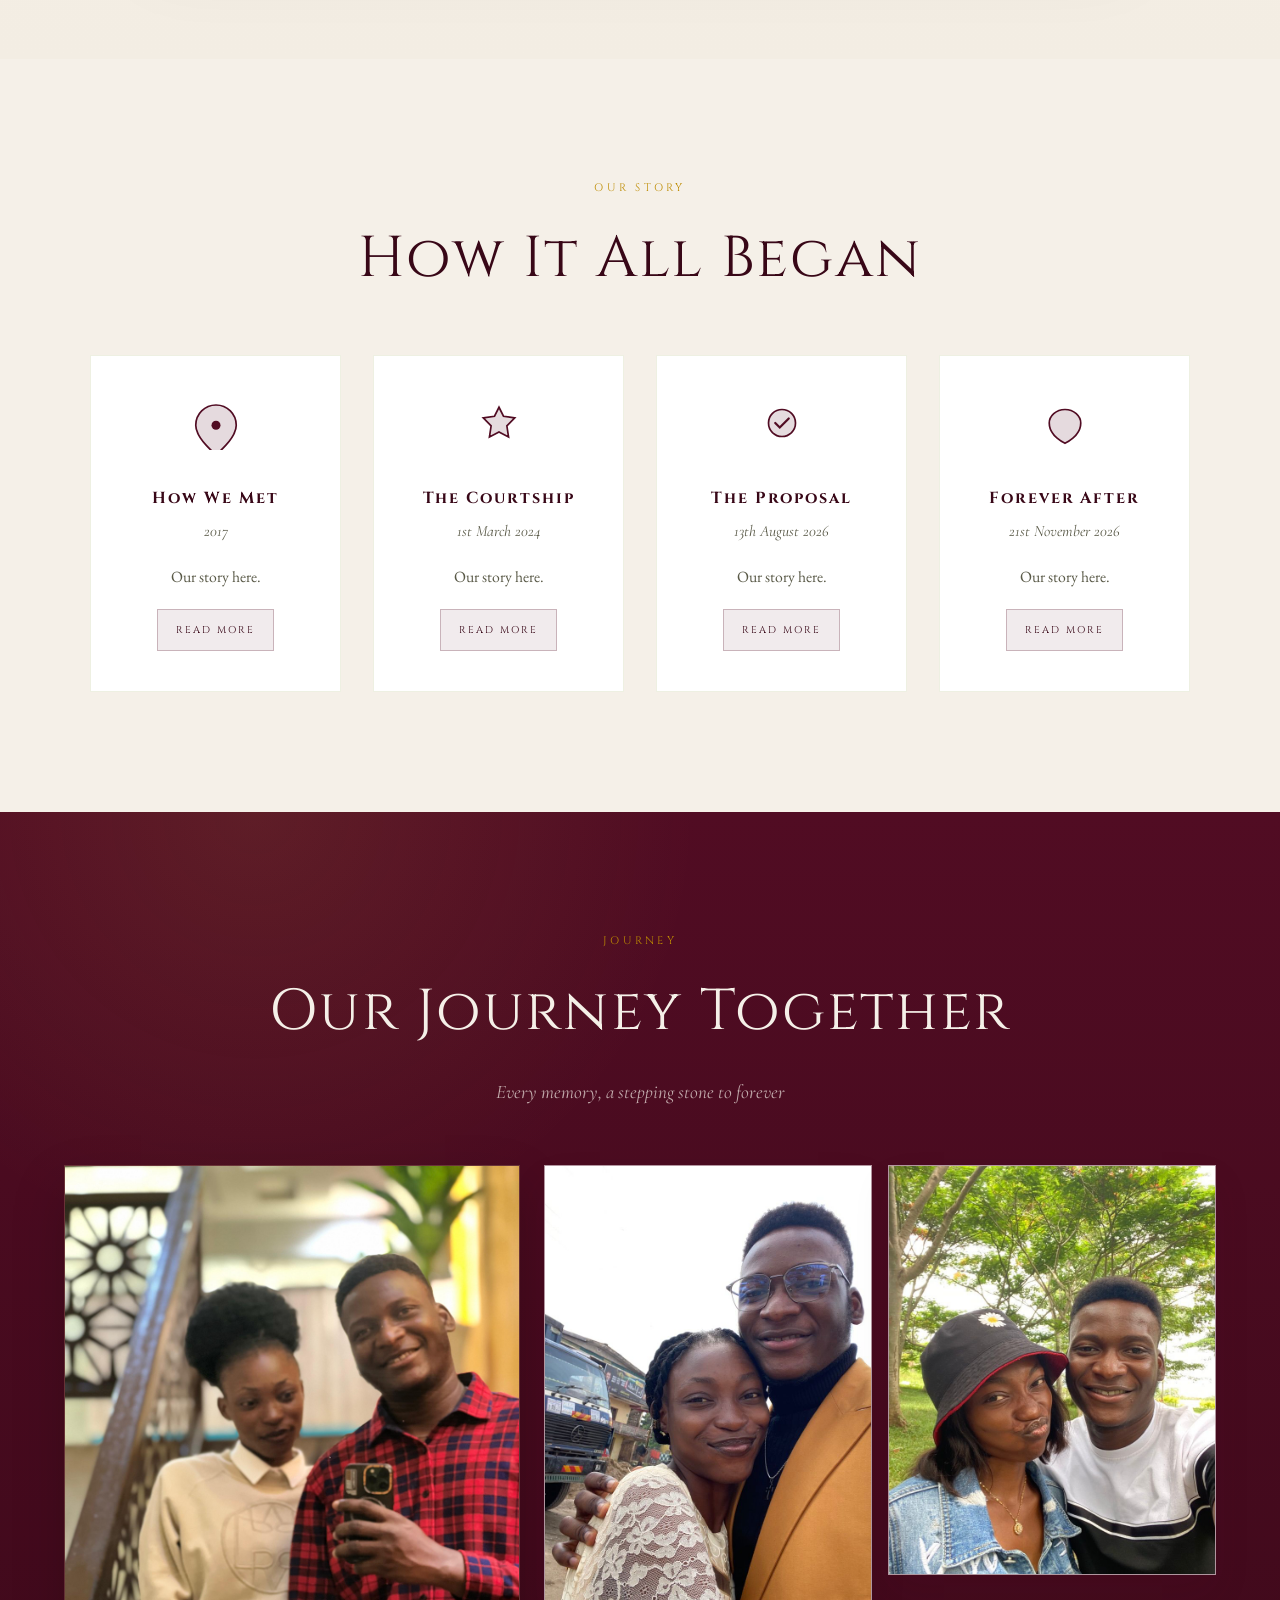
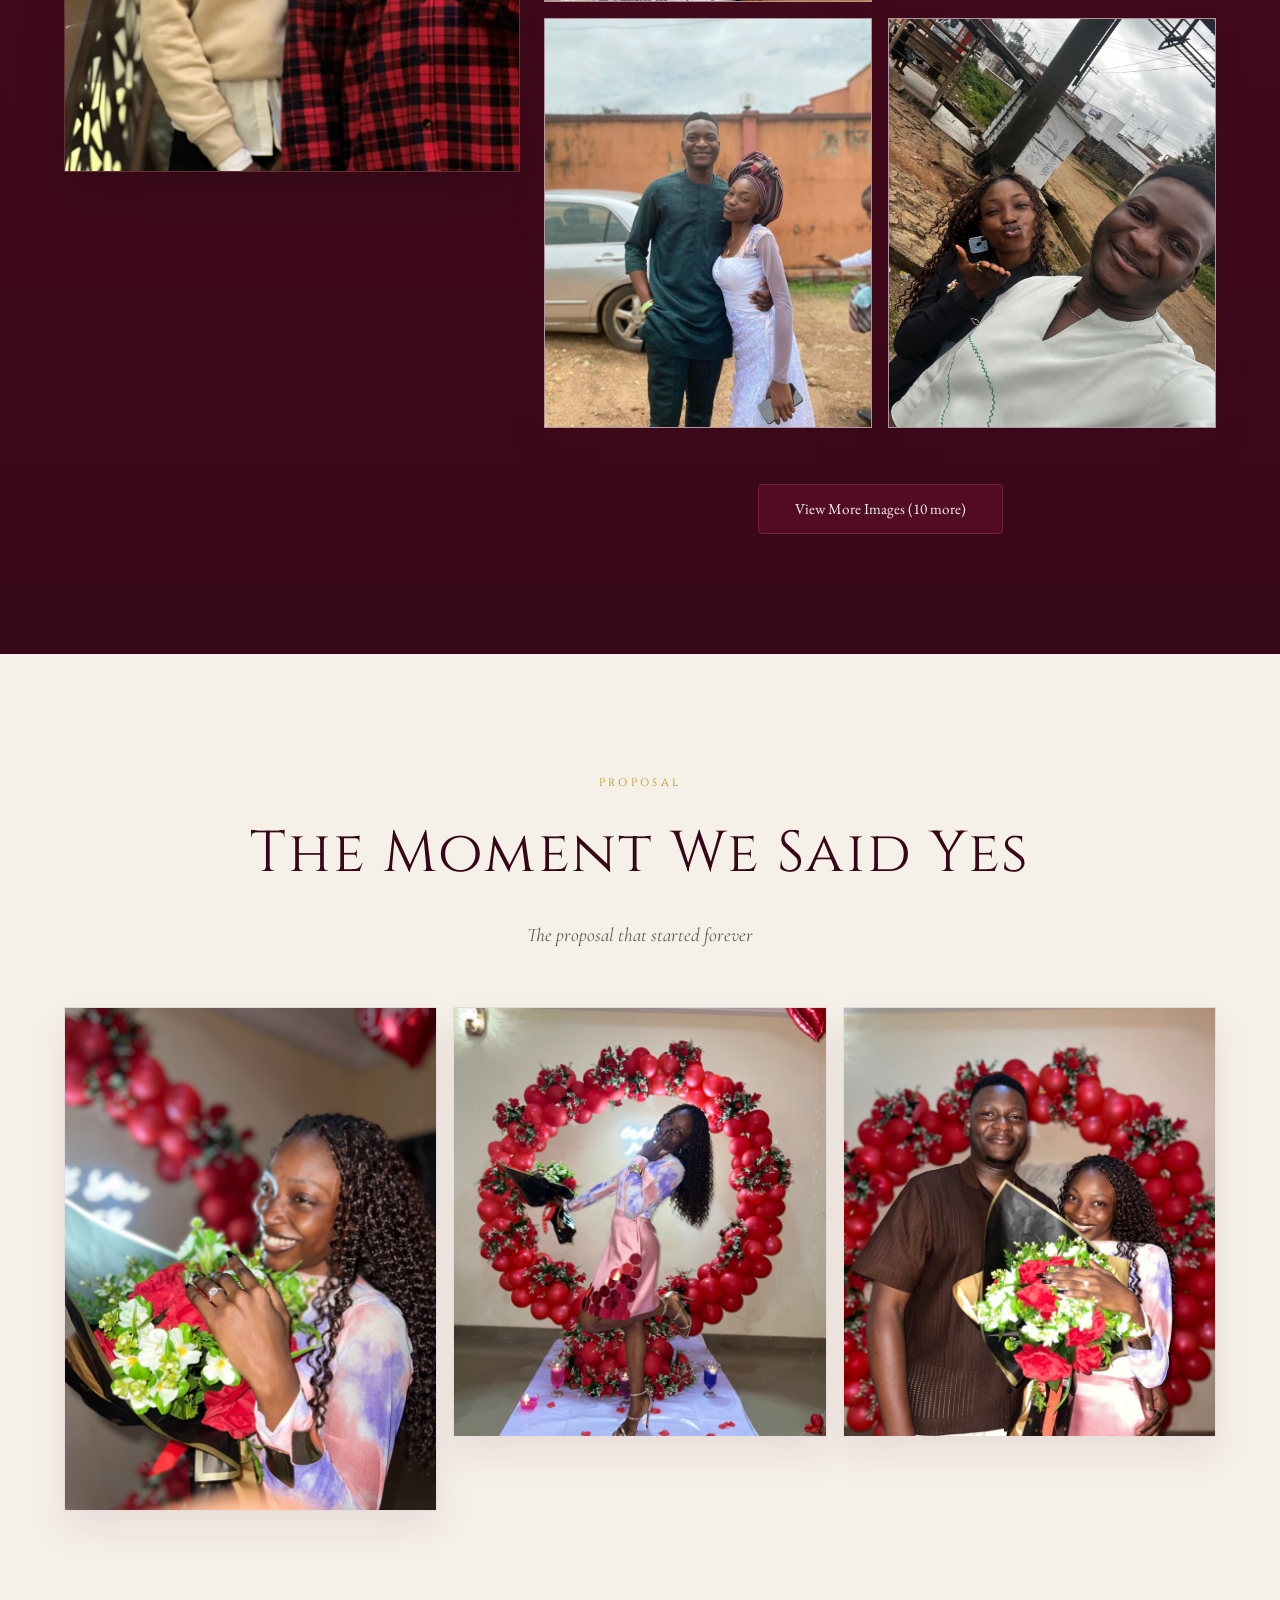
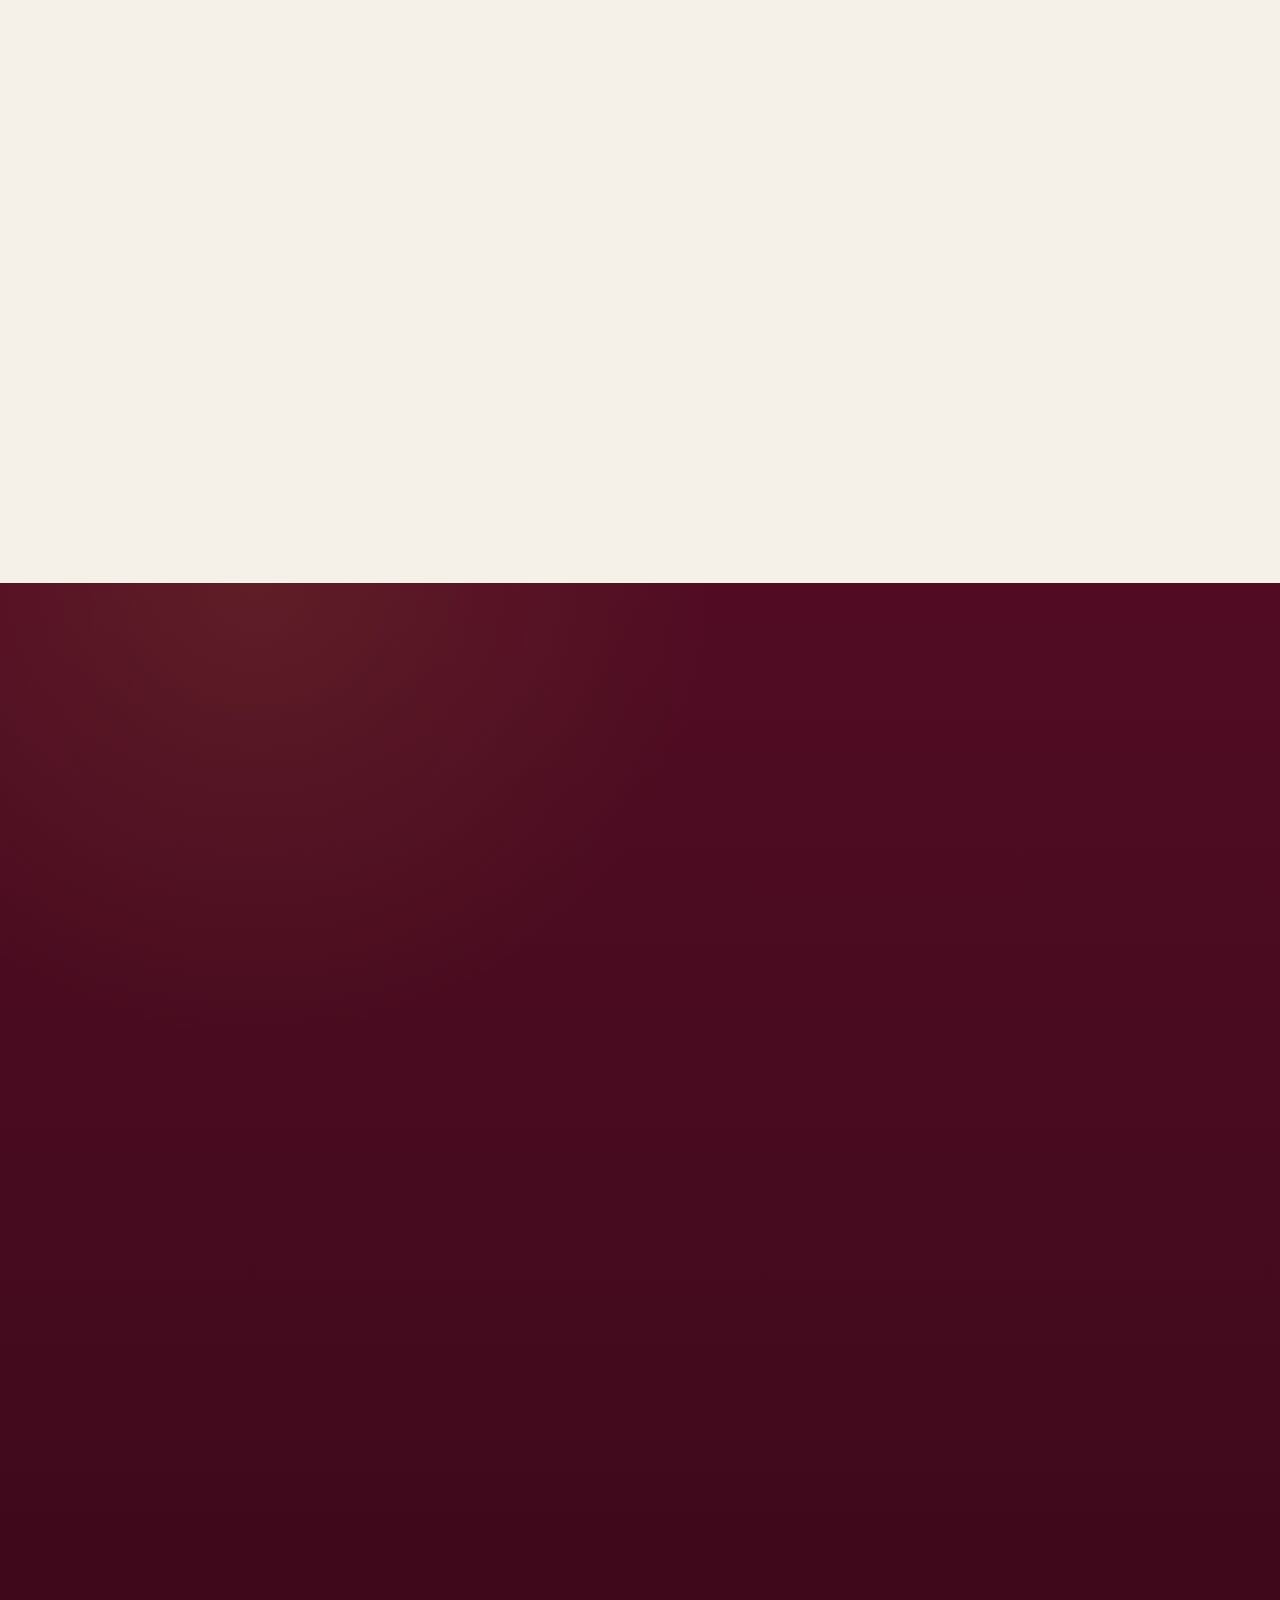
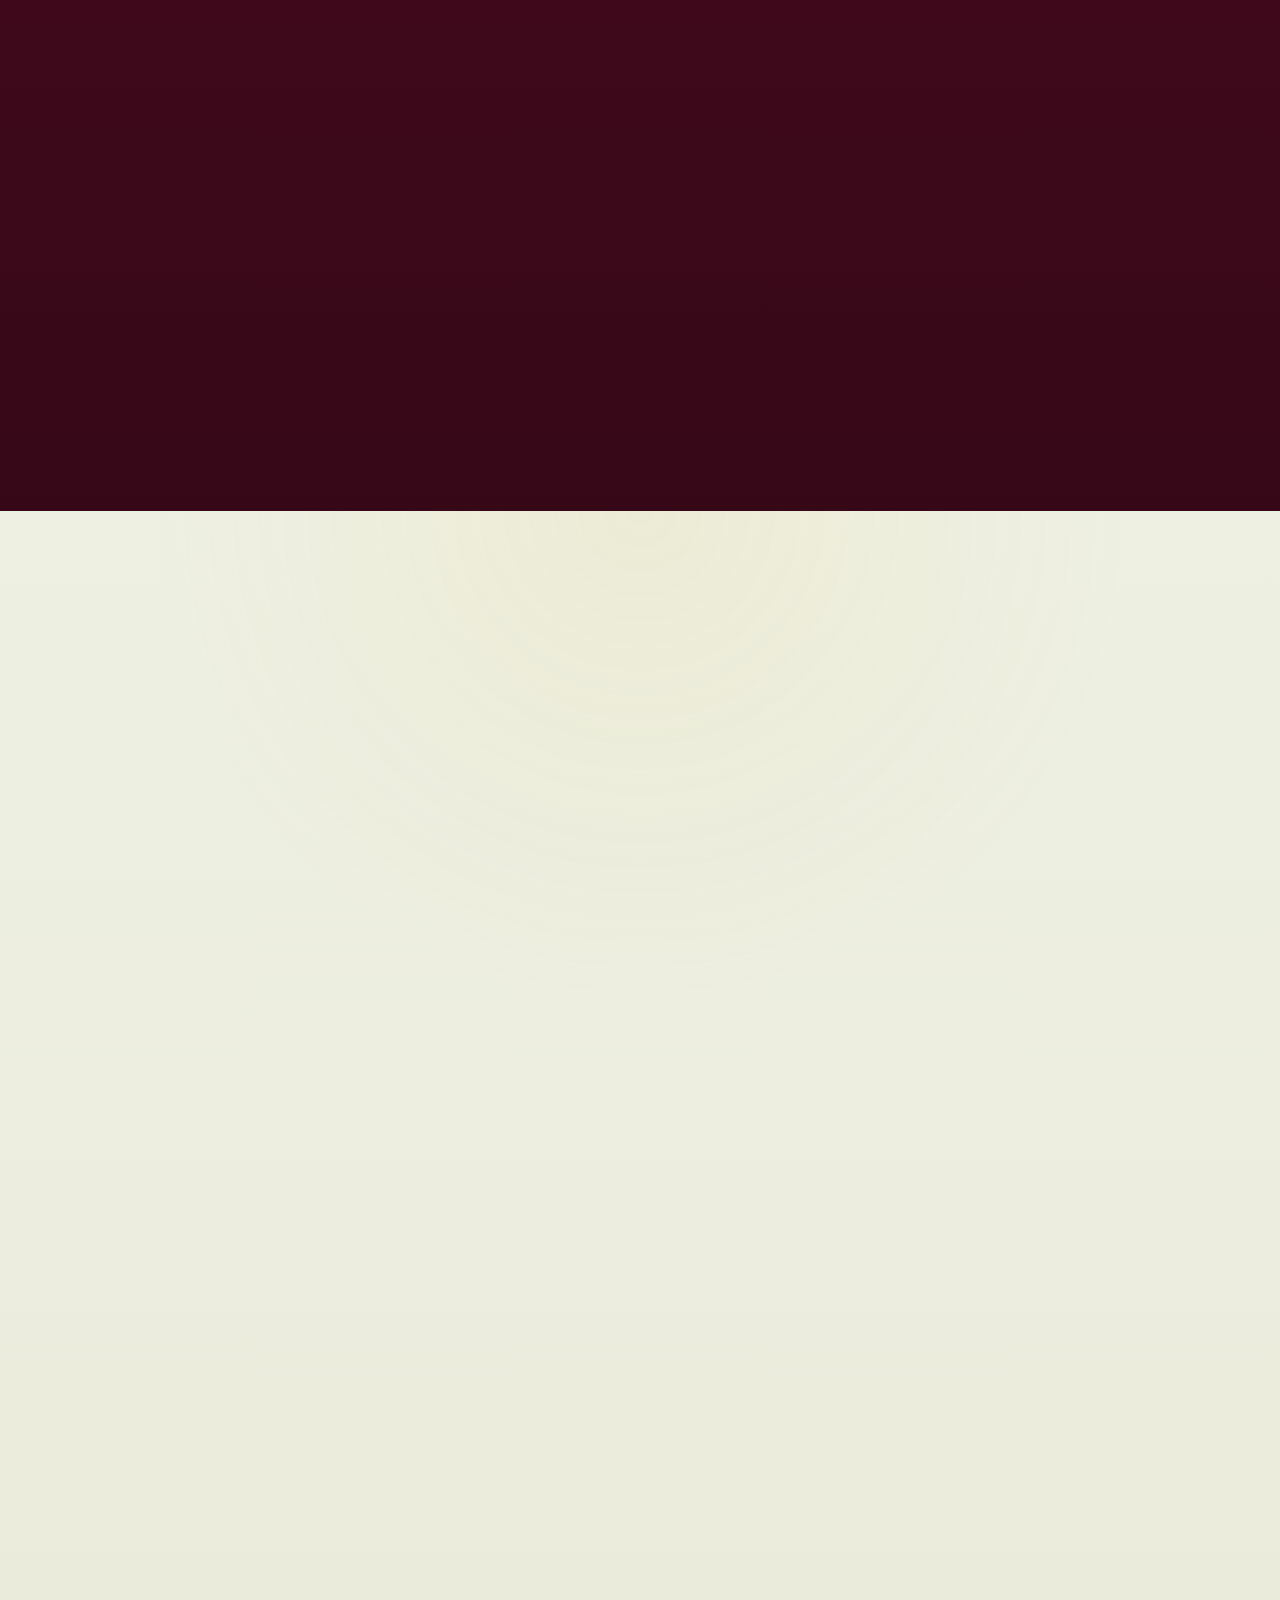
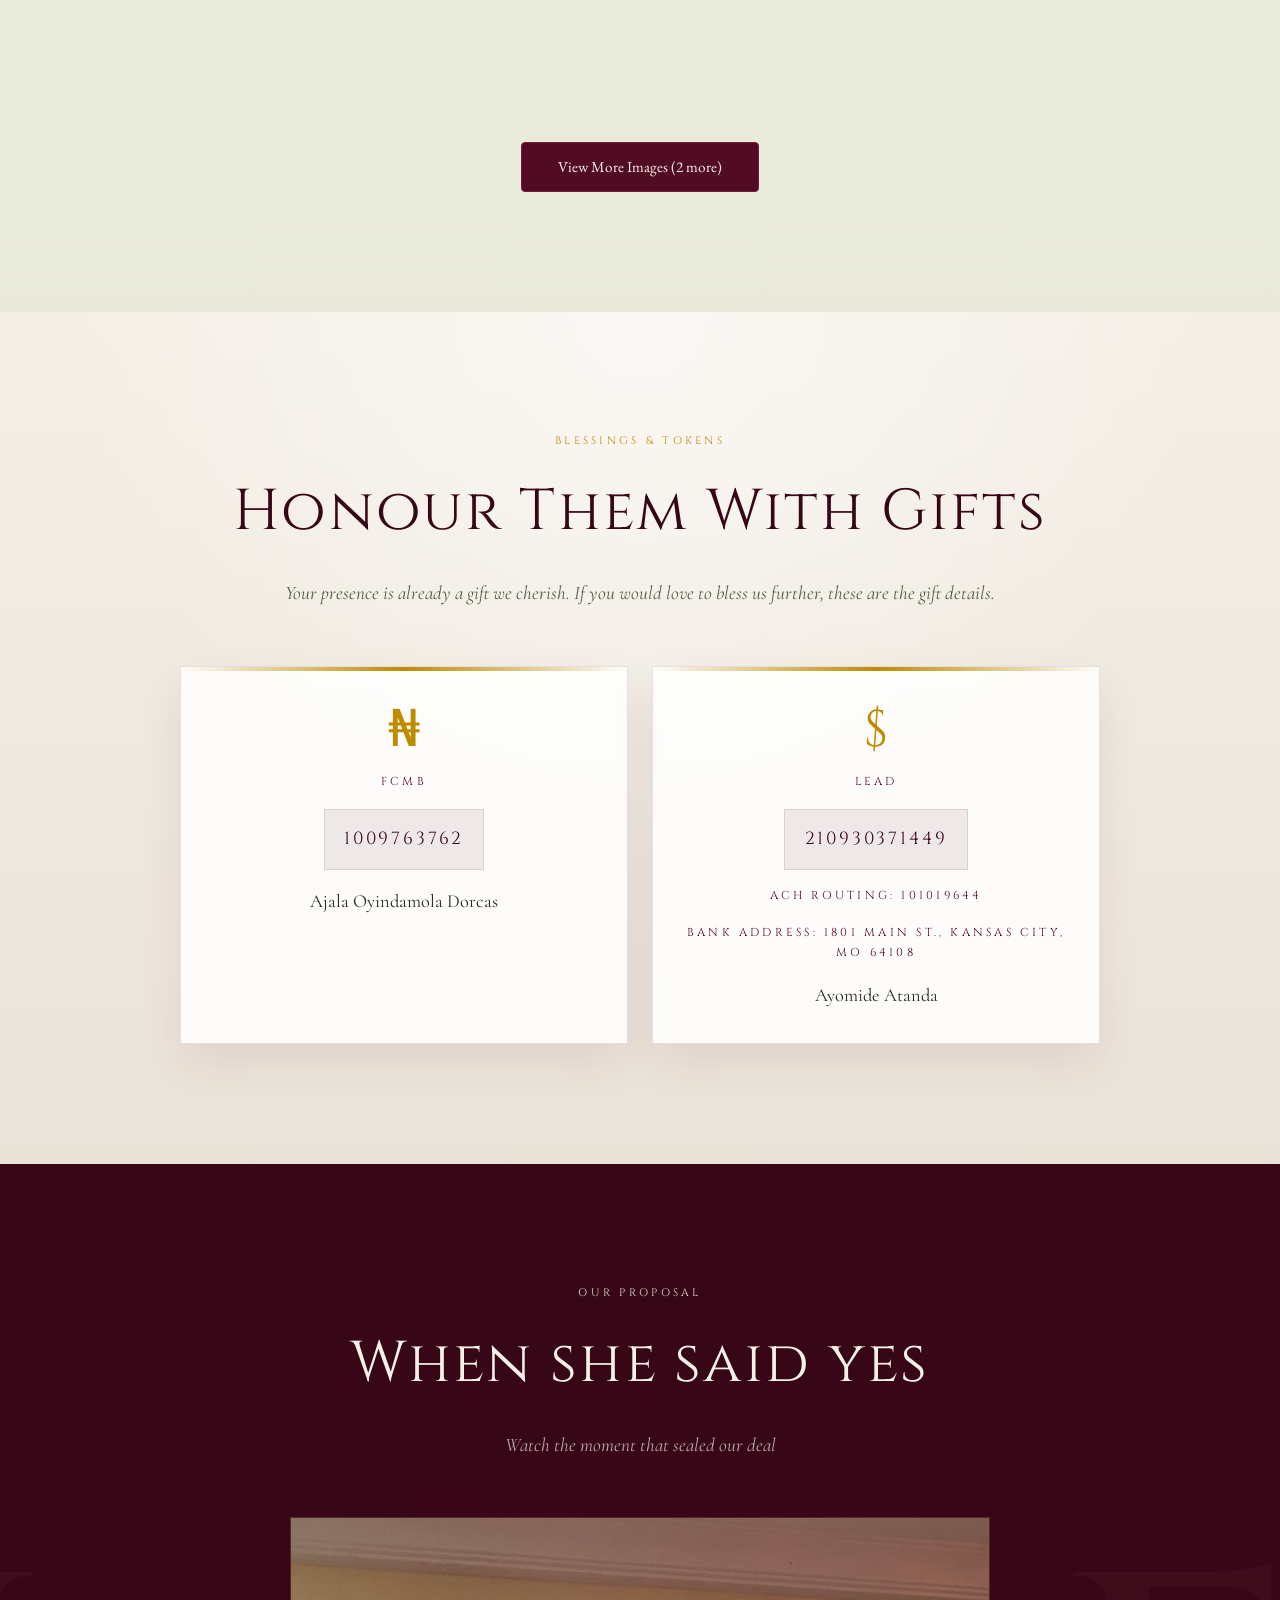
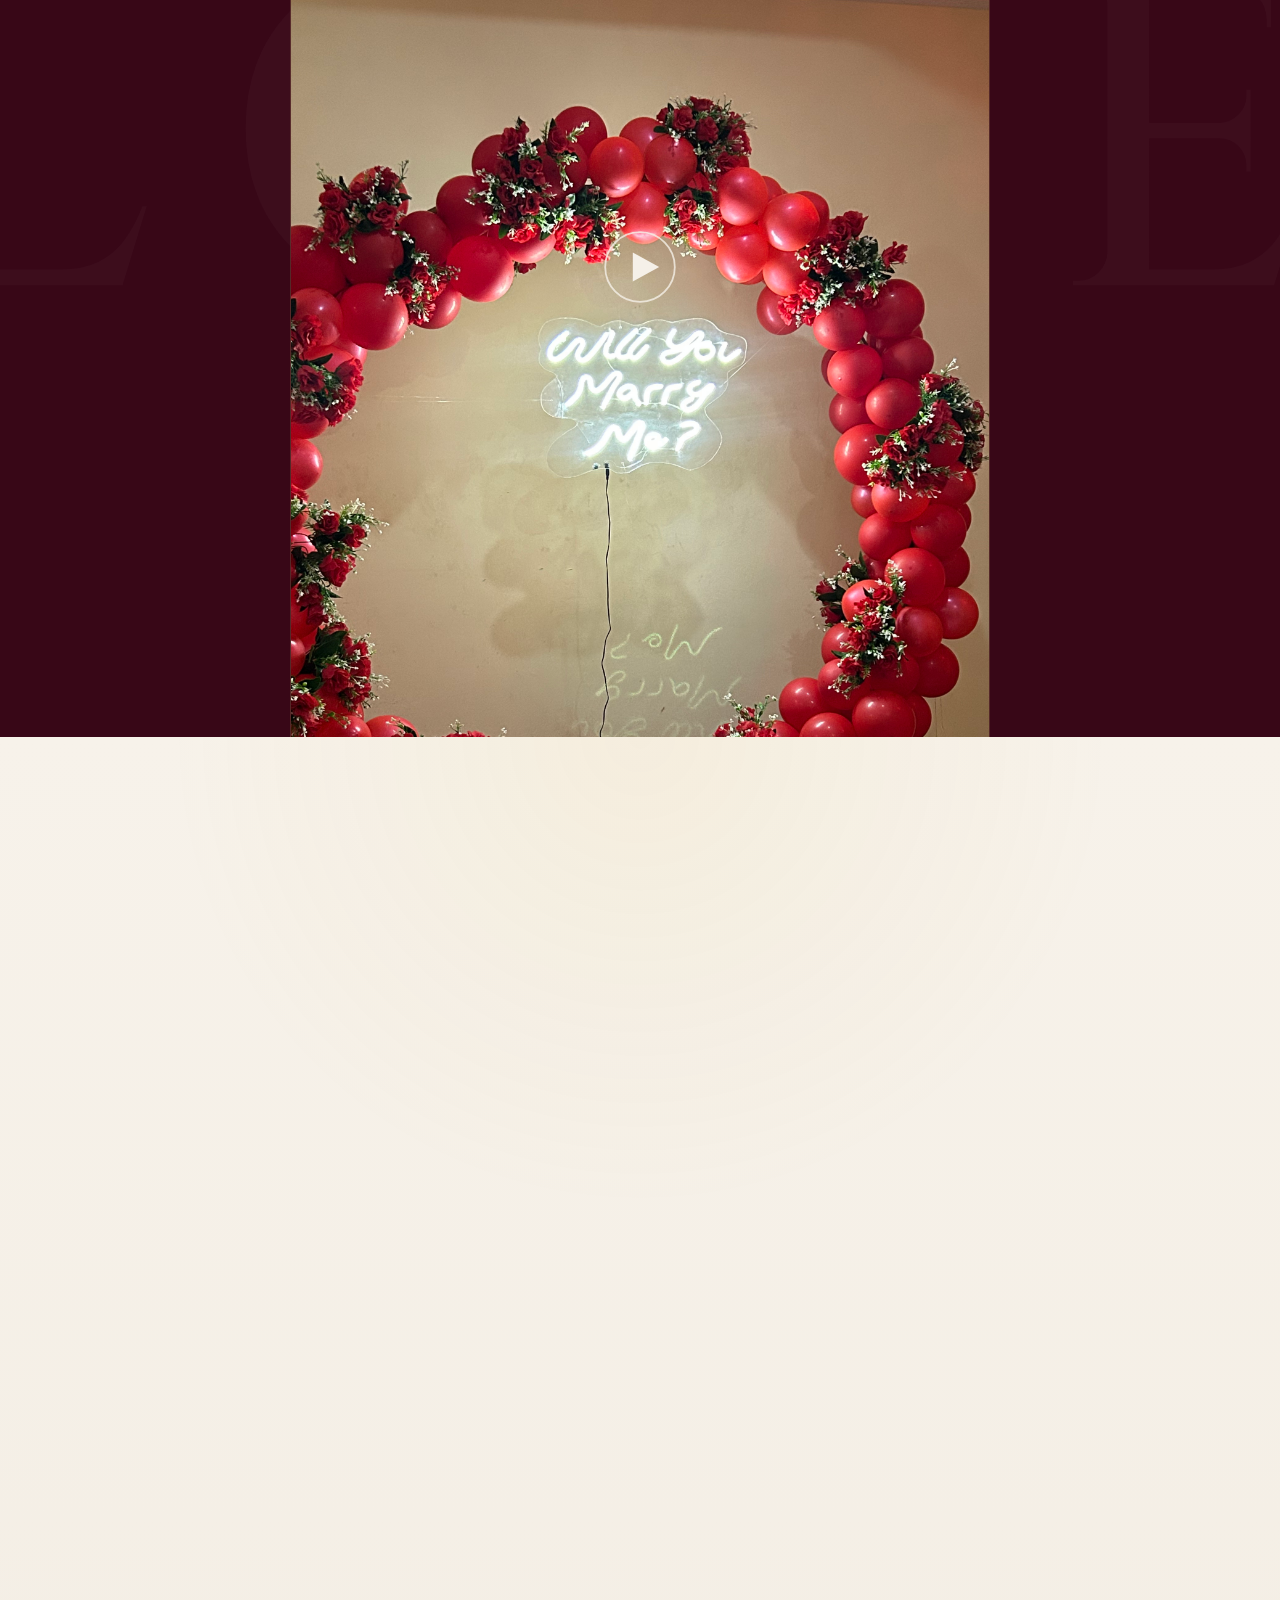
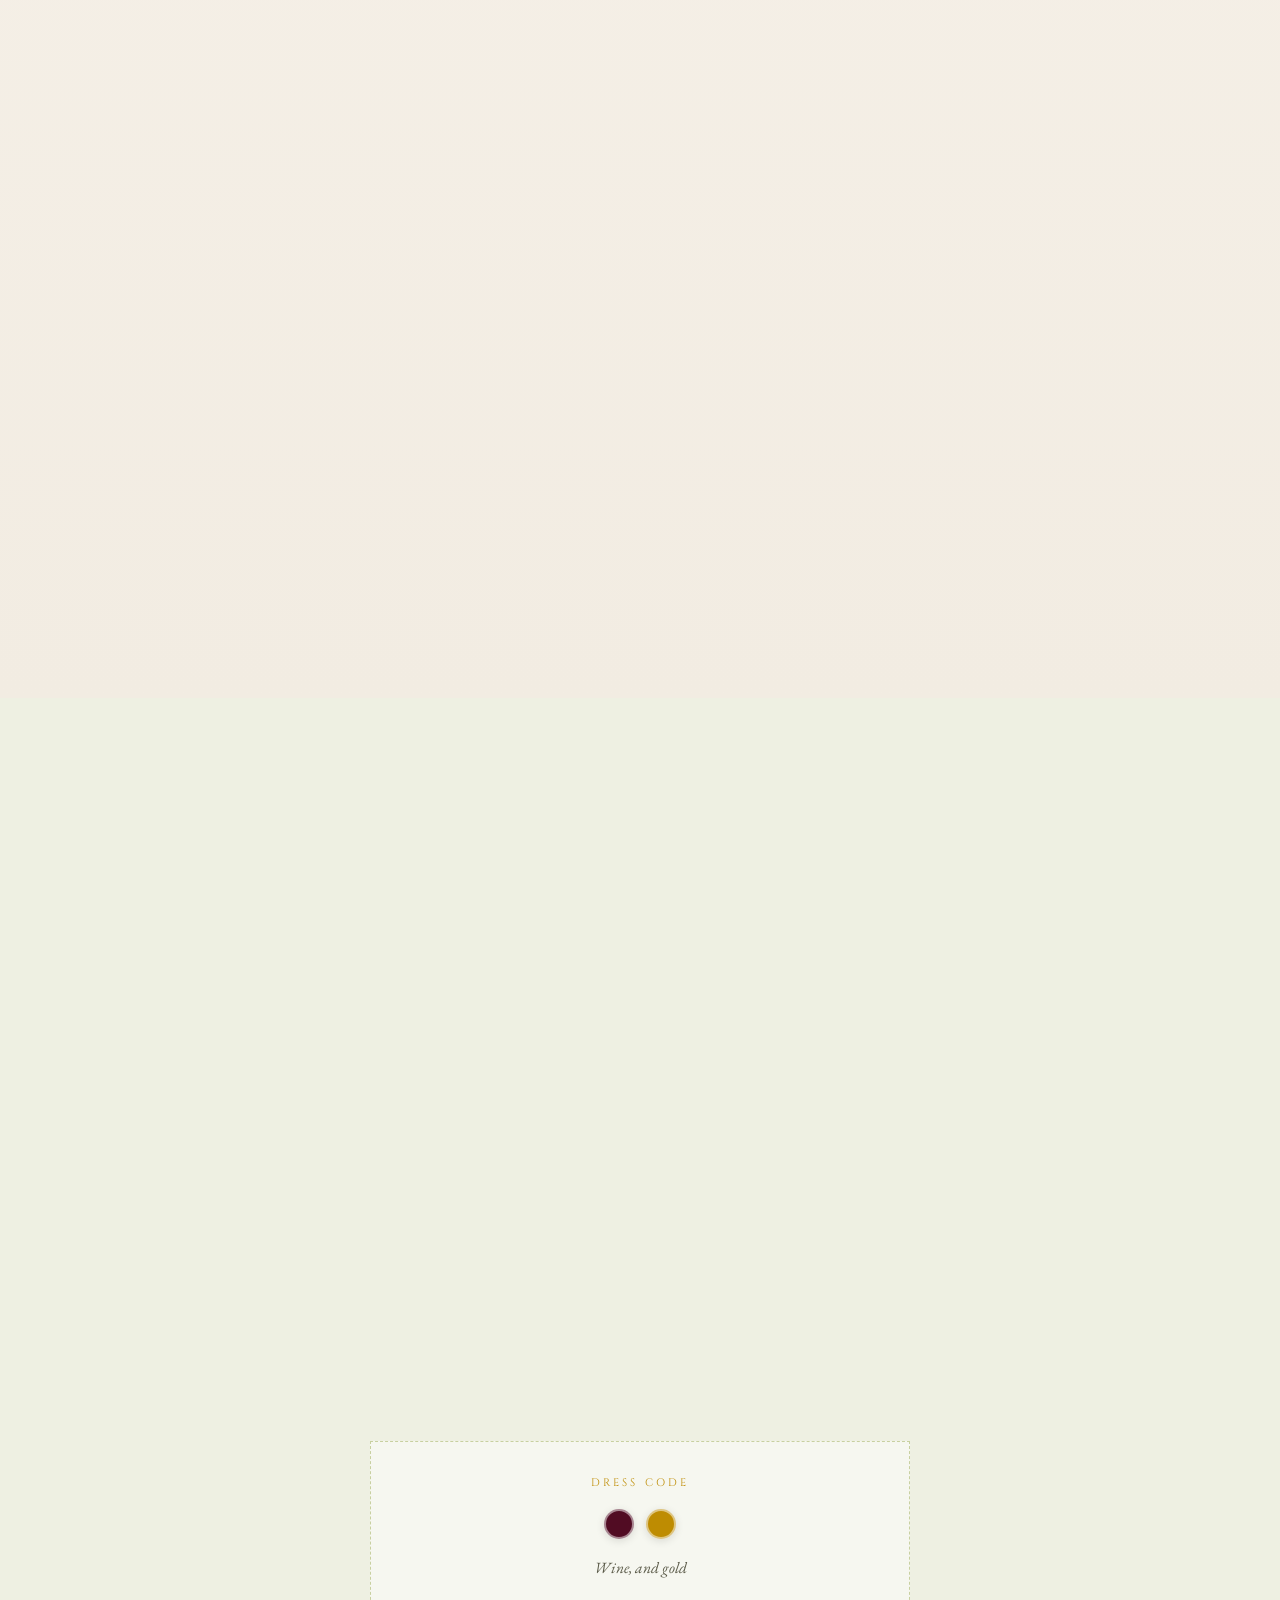
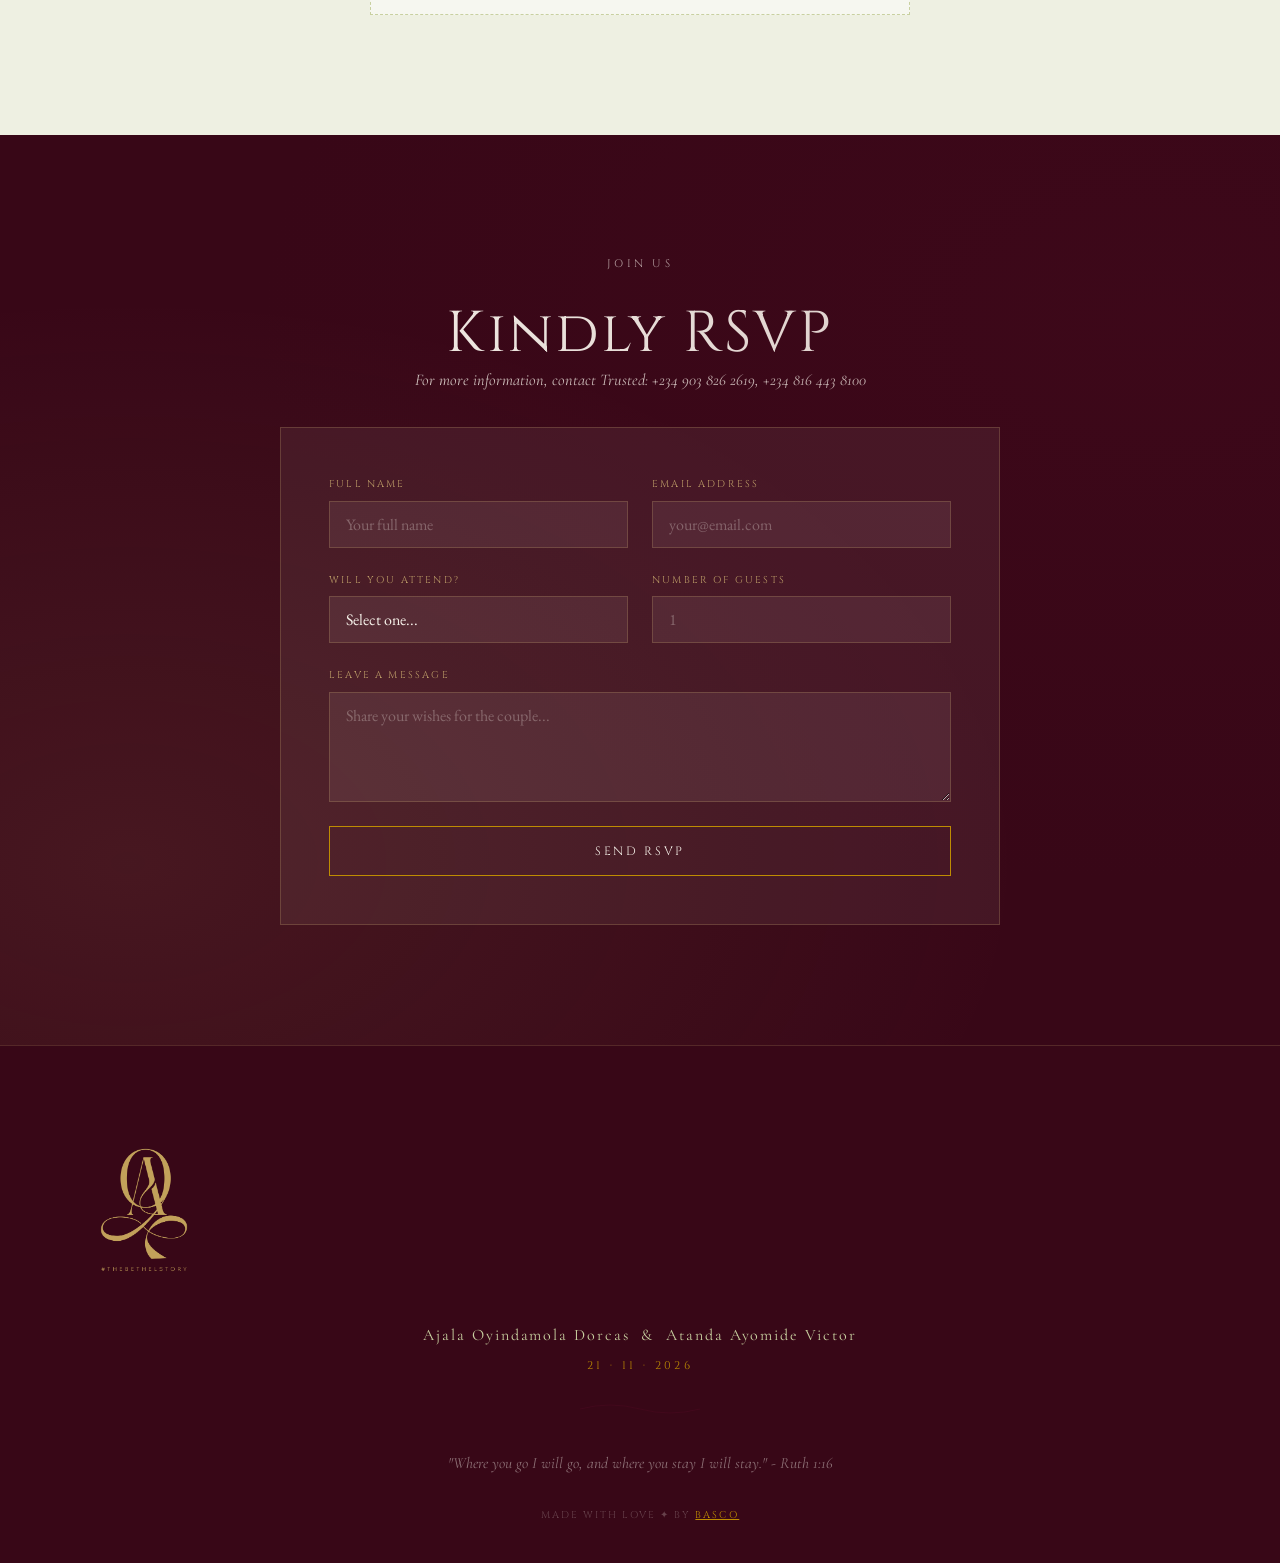
==== commit 70ed7a91: "main" ====
--- a/index.html
+++ b/index.html
@@ -45,8 +45,8 @@
       <li><a href="#gifts">Gifts</a></li>
       <li><a href="#story">Our Story</a></li>
       <li><a href="#journey">Journey</a></li>
+      <li><a href="#proposal">Proposal</a></li>
       <li><a href="#introduction">Introduction</a></li>
-      <li><a href="#proposal">Proposal</a></li>
       <li><a href="#court-wedding">Court Wedding</a></li>
       <li><a href="#video">Film</a></li>
       <li><a href="#details">Details</a></li>
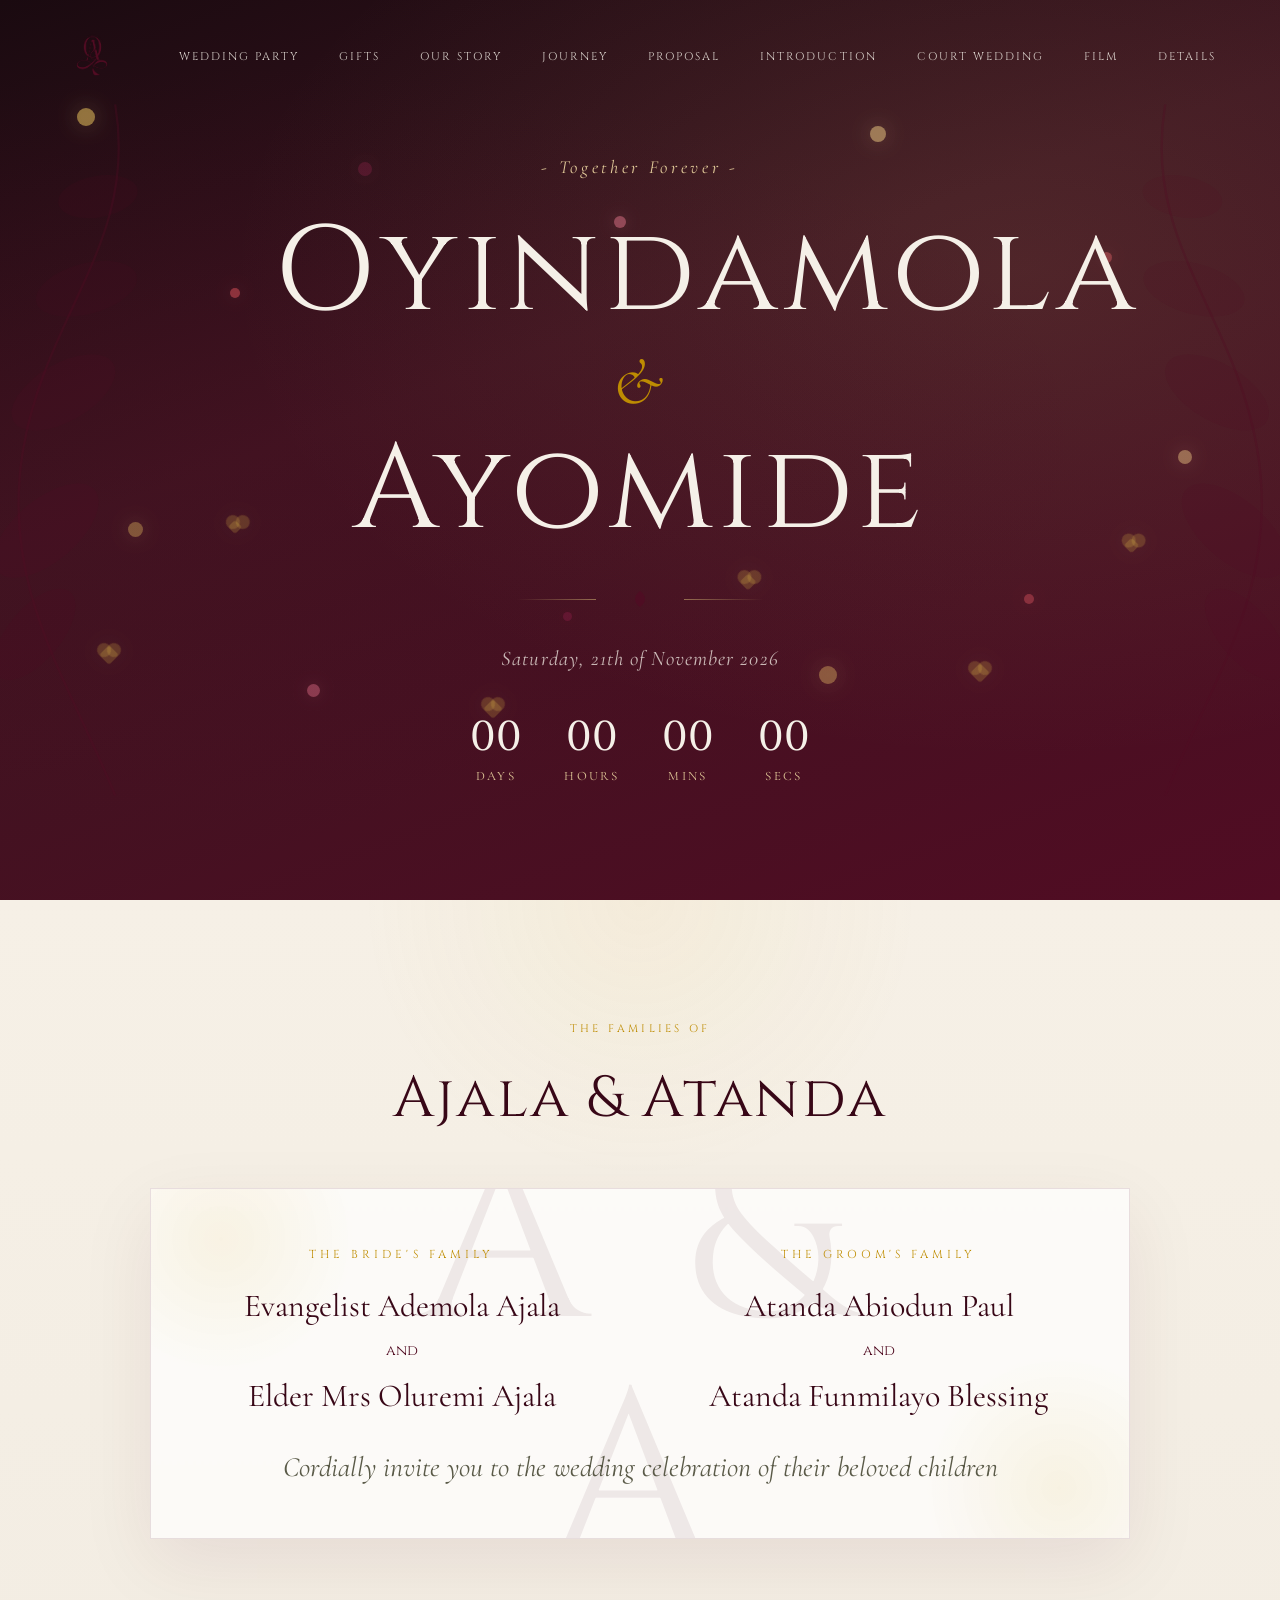
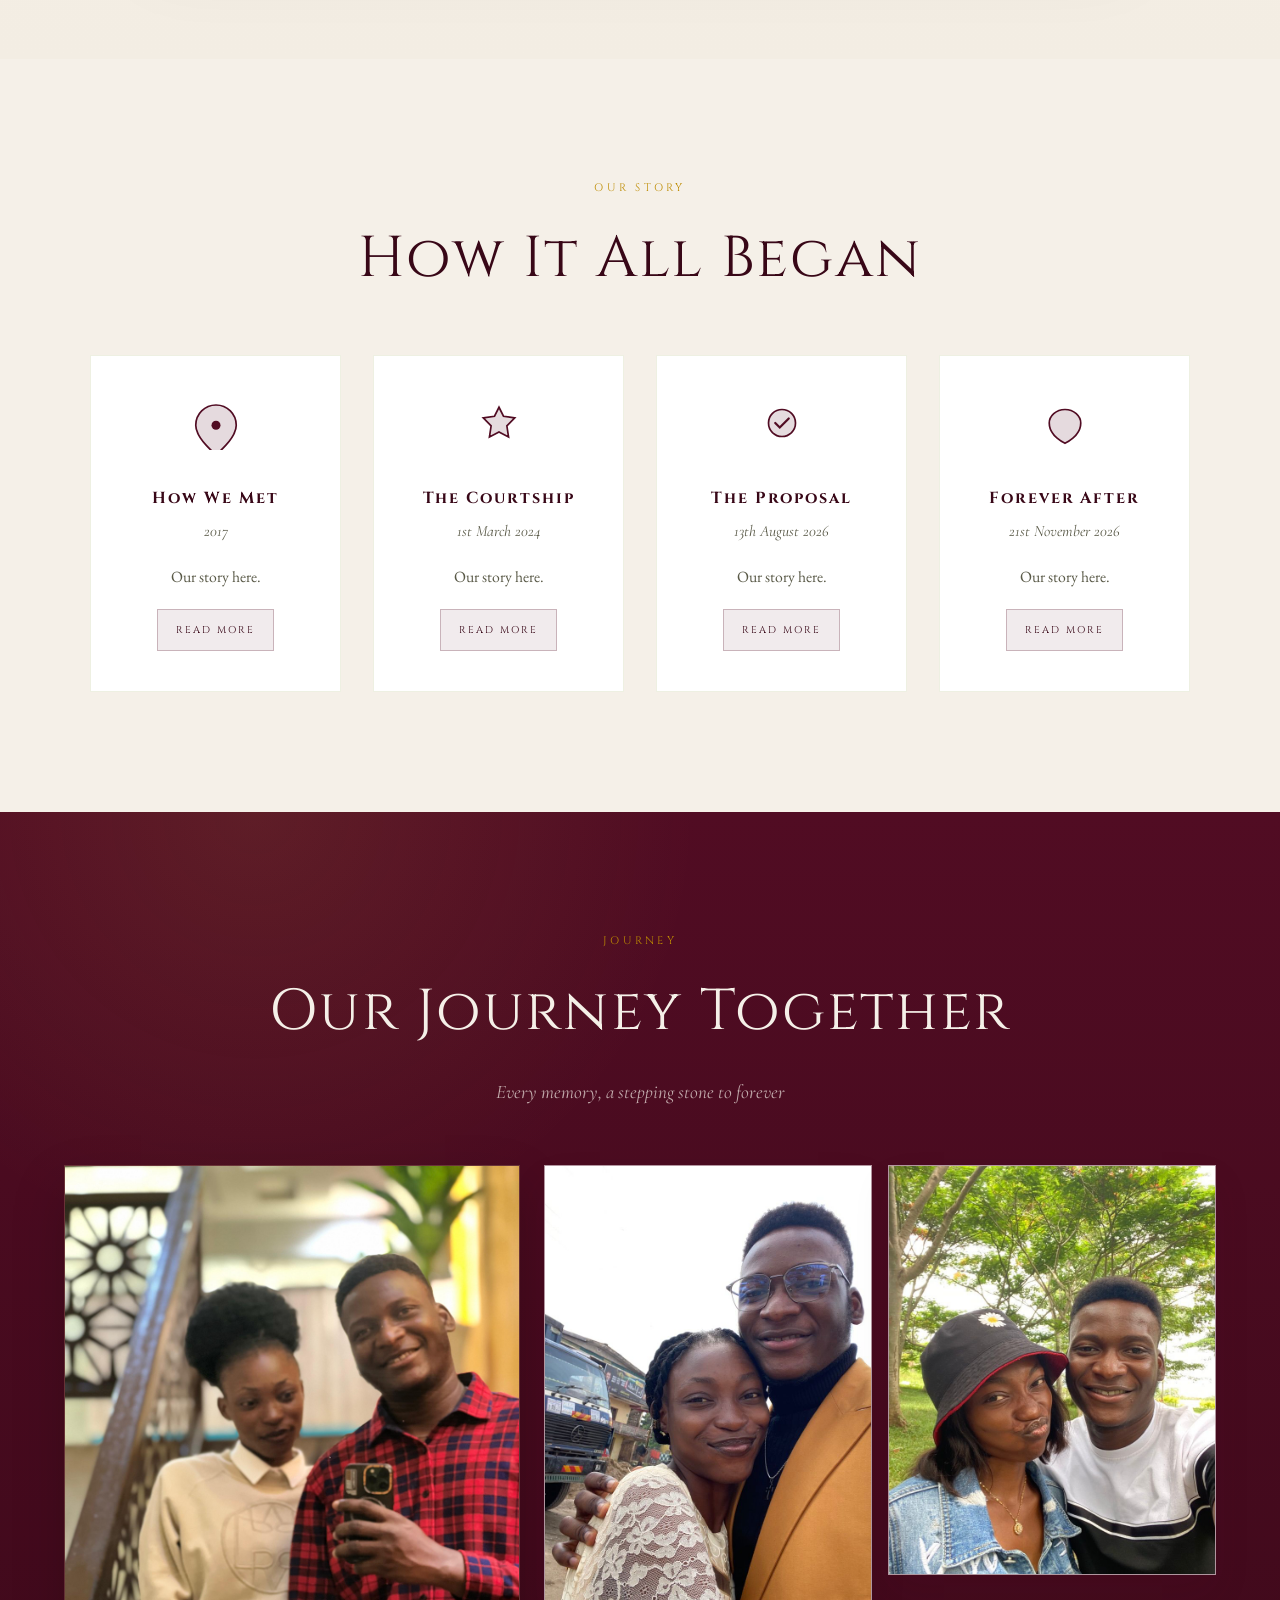
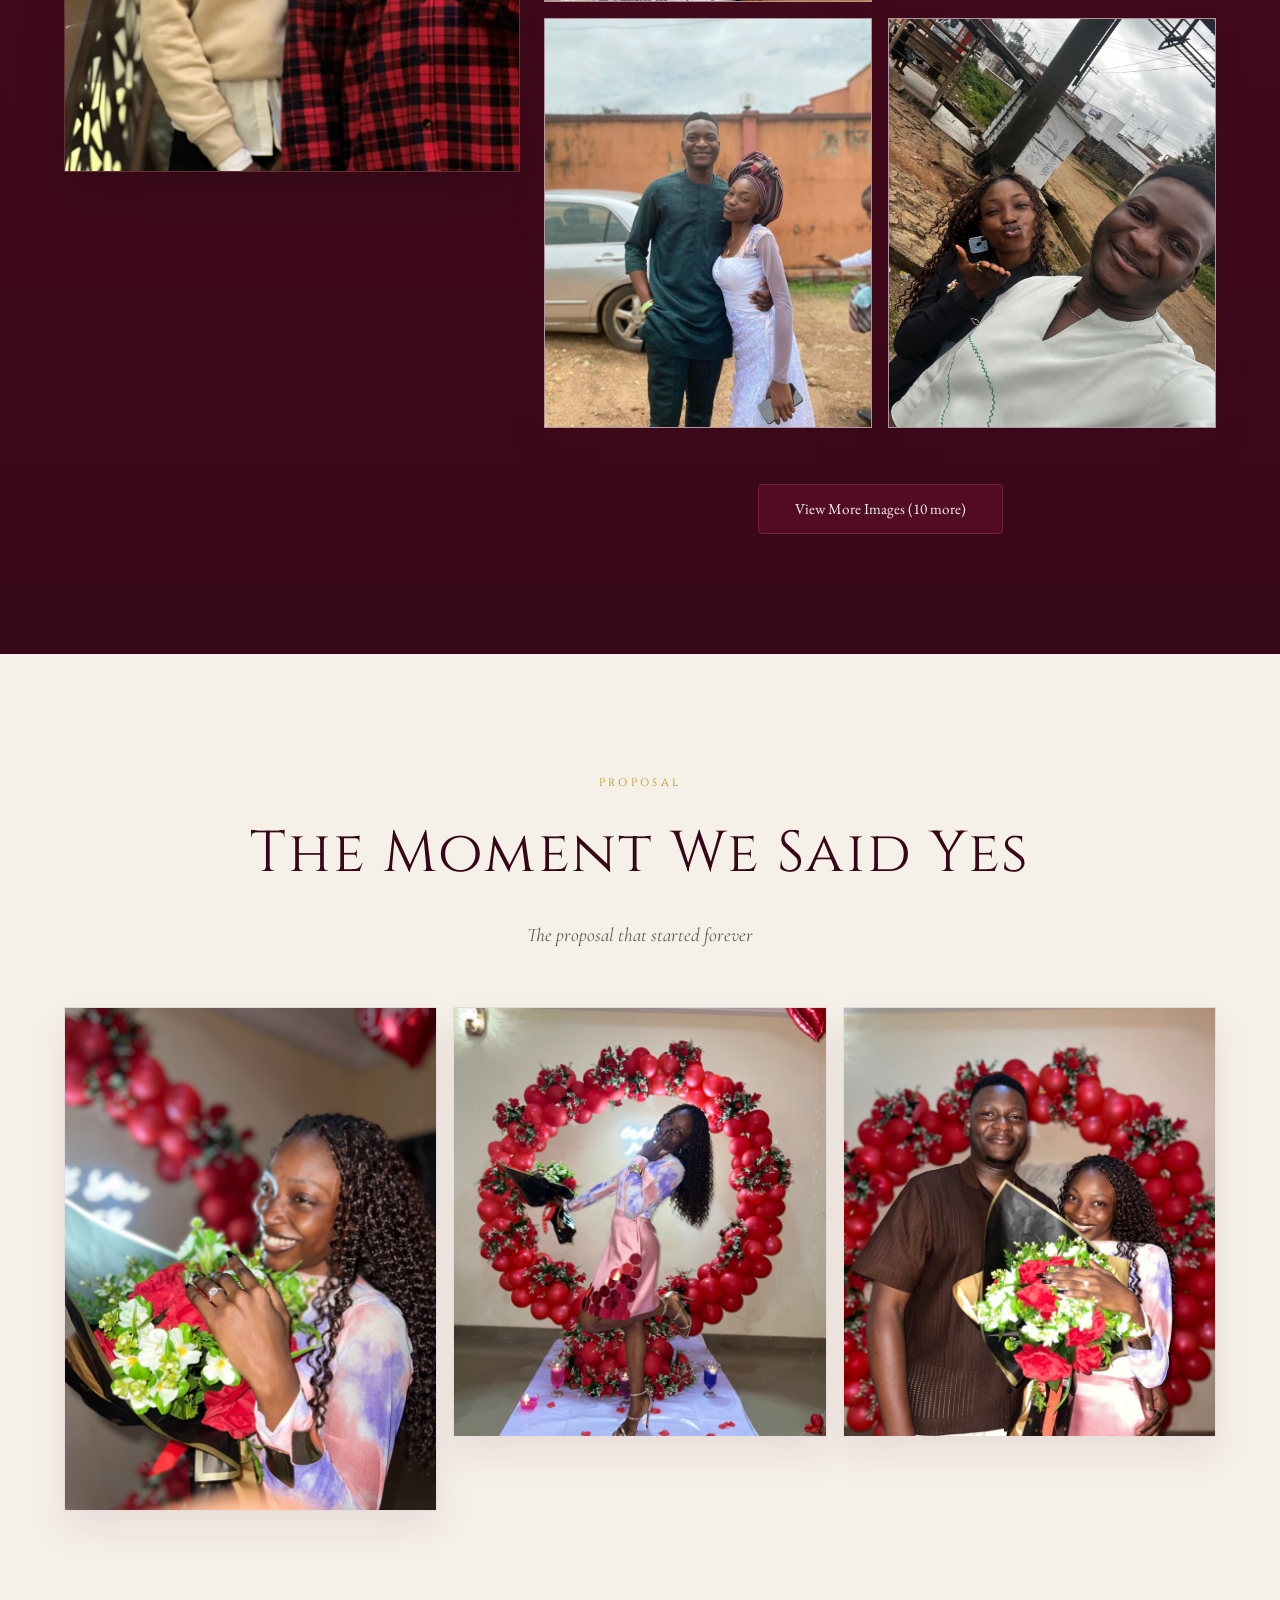
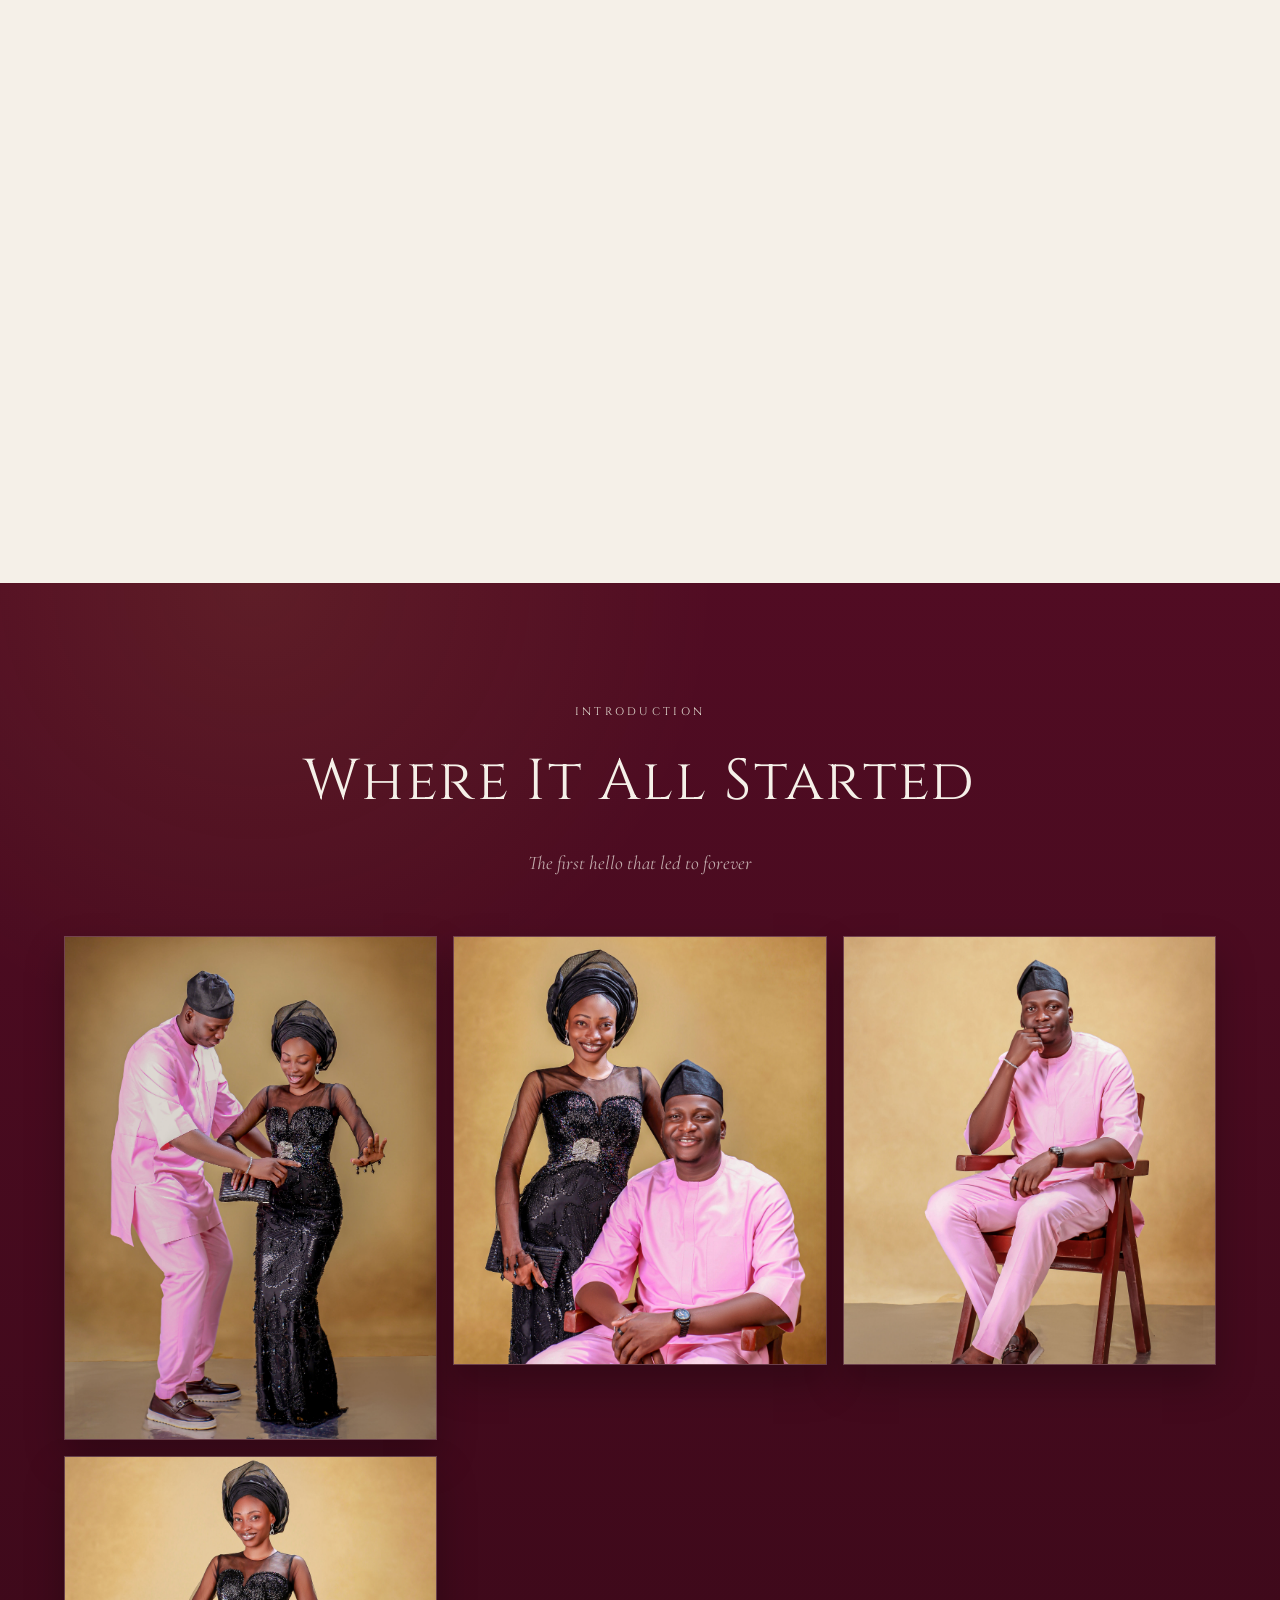
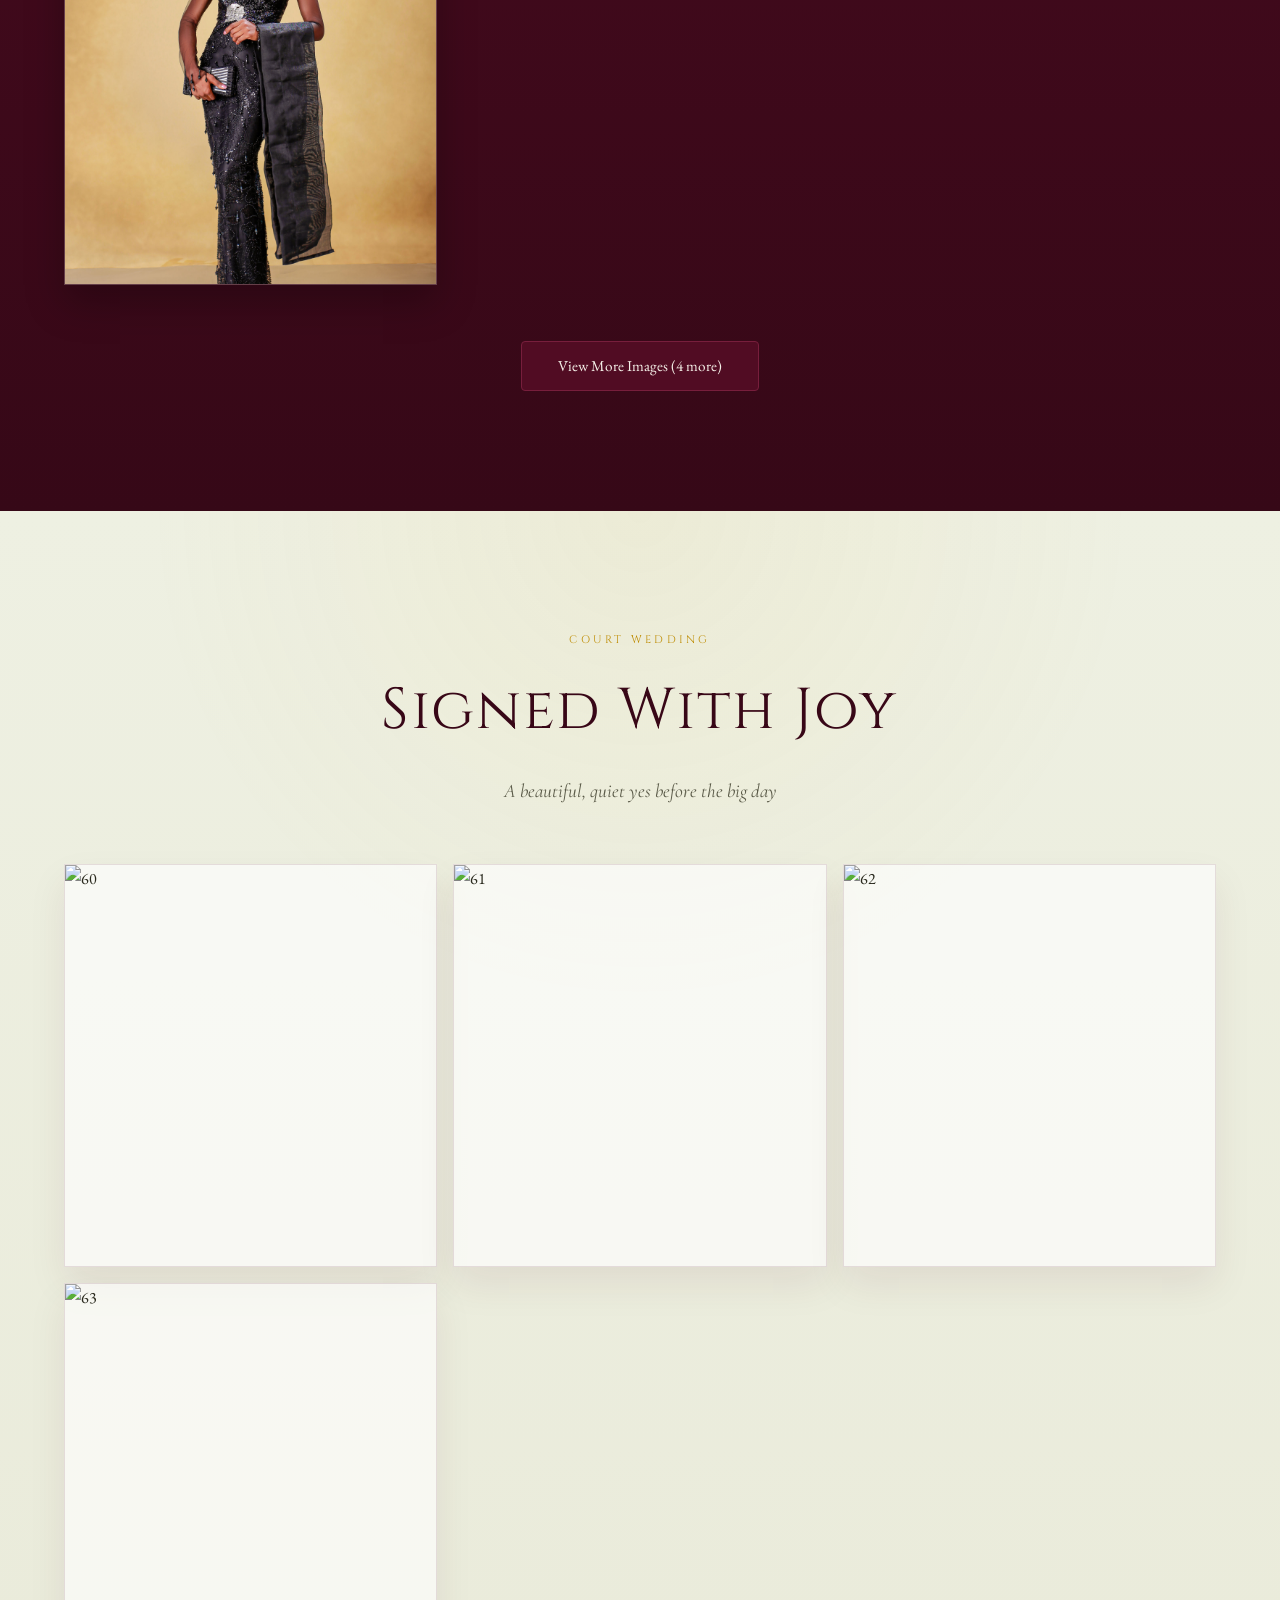
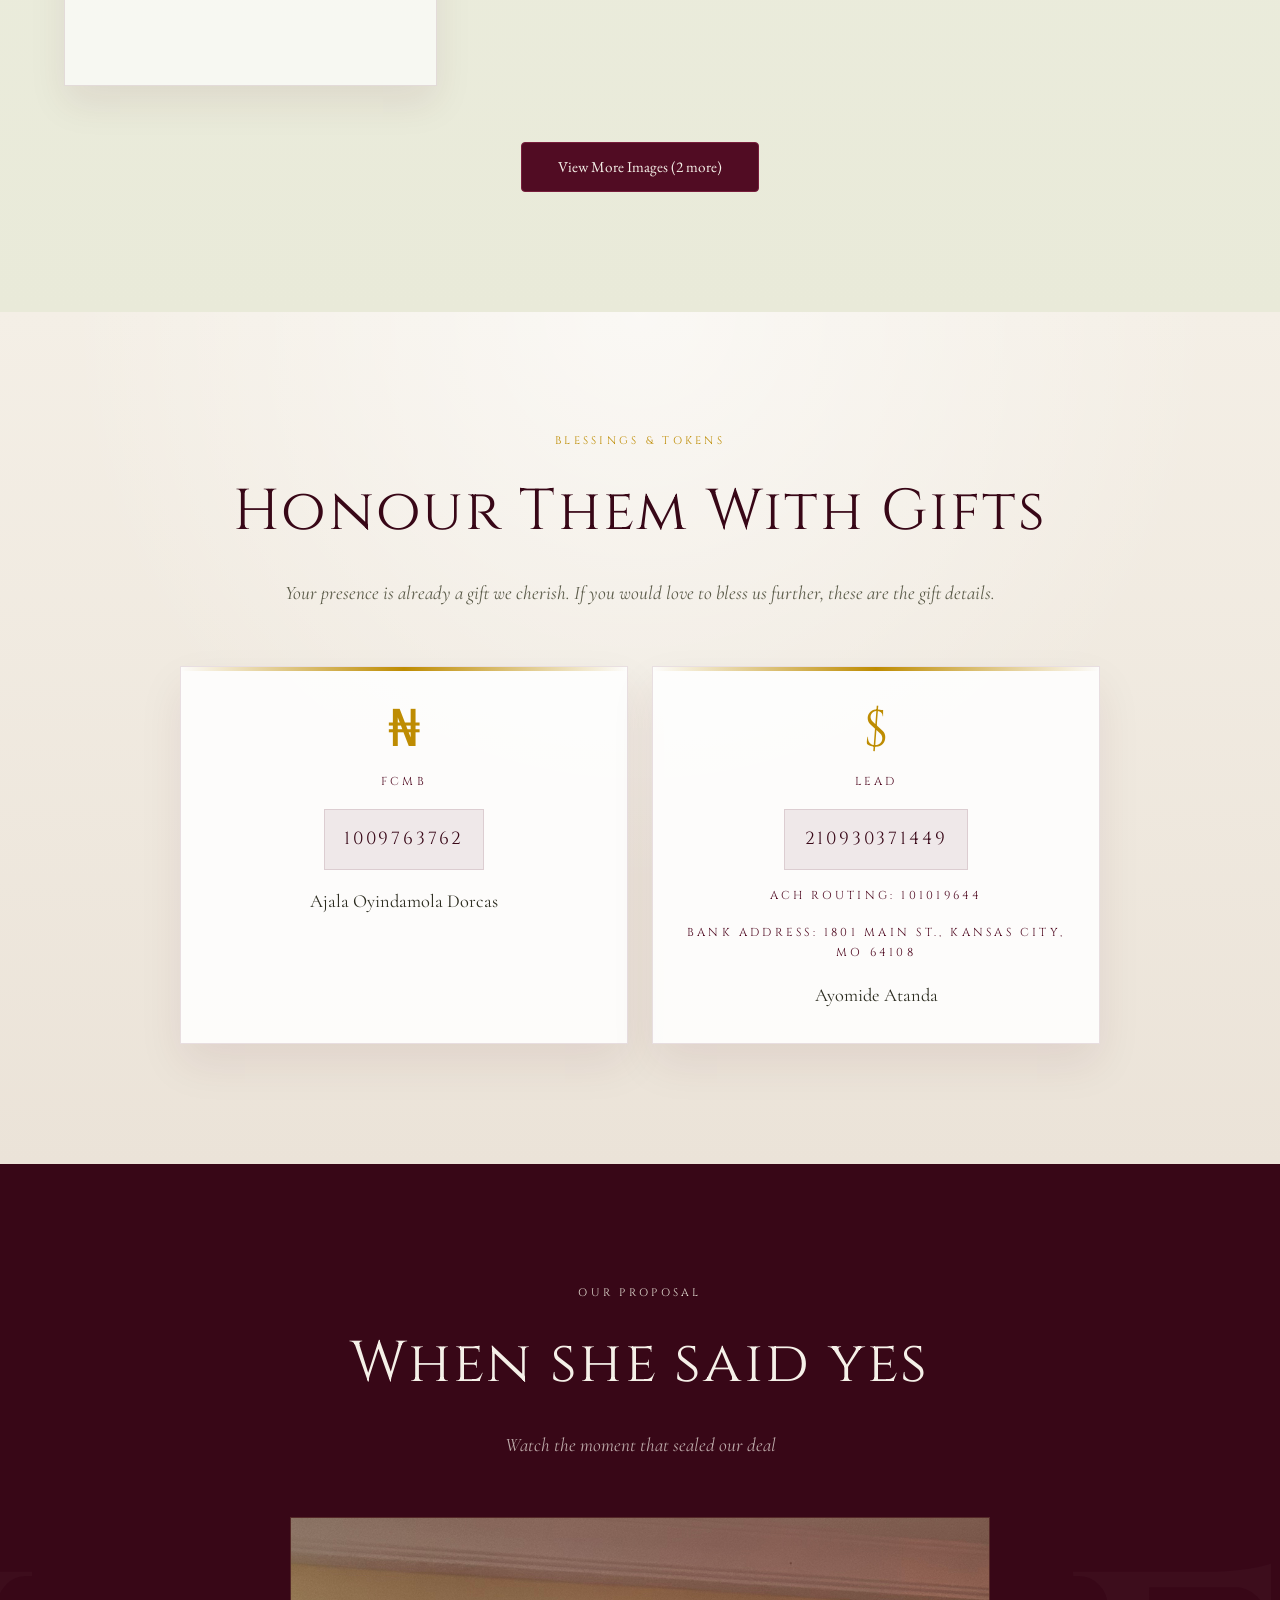
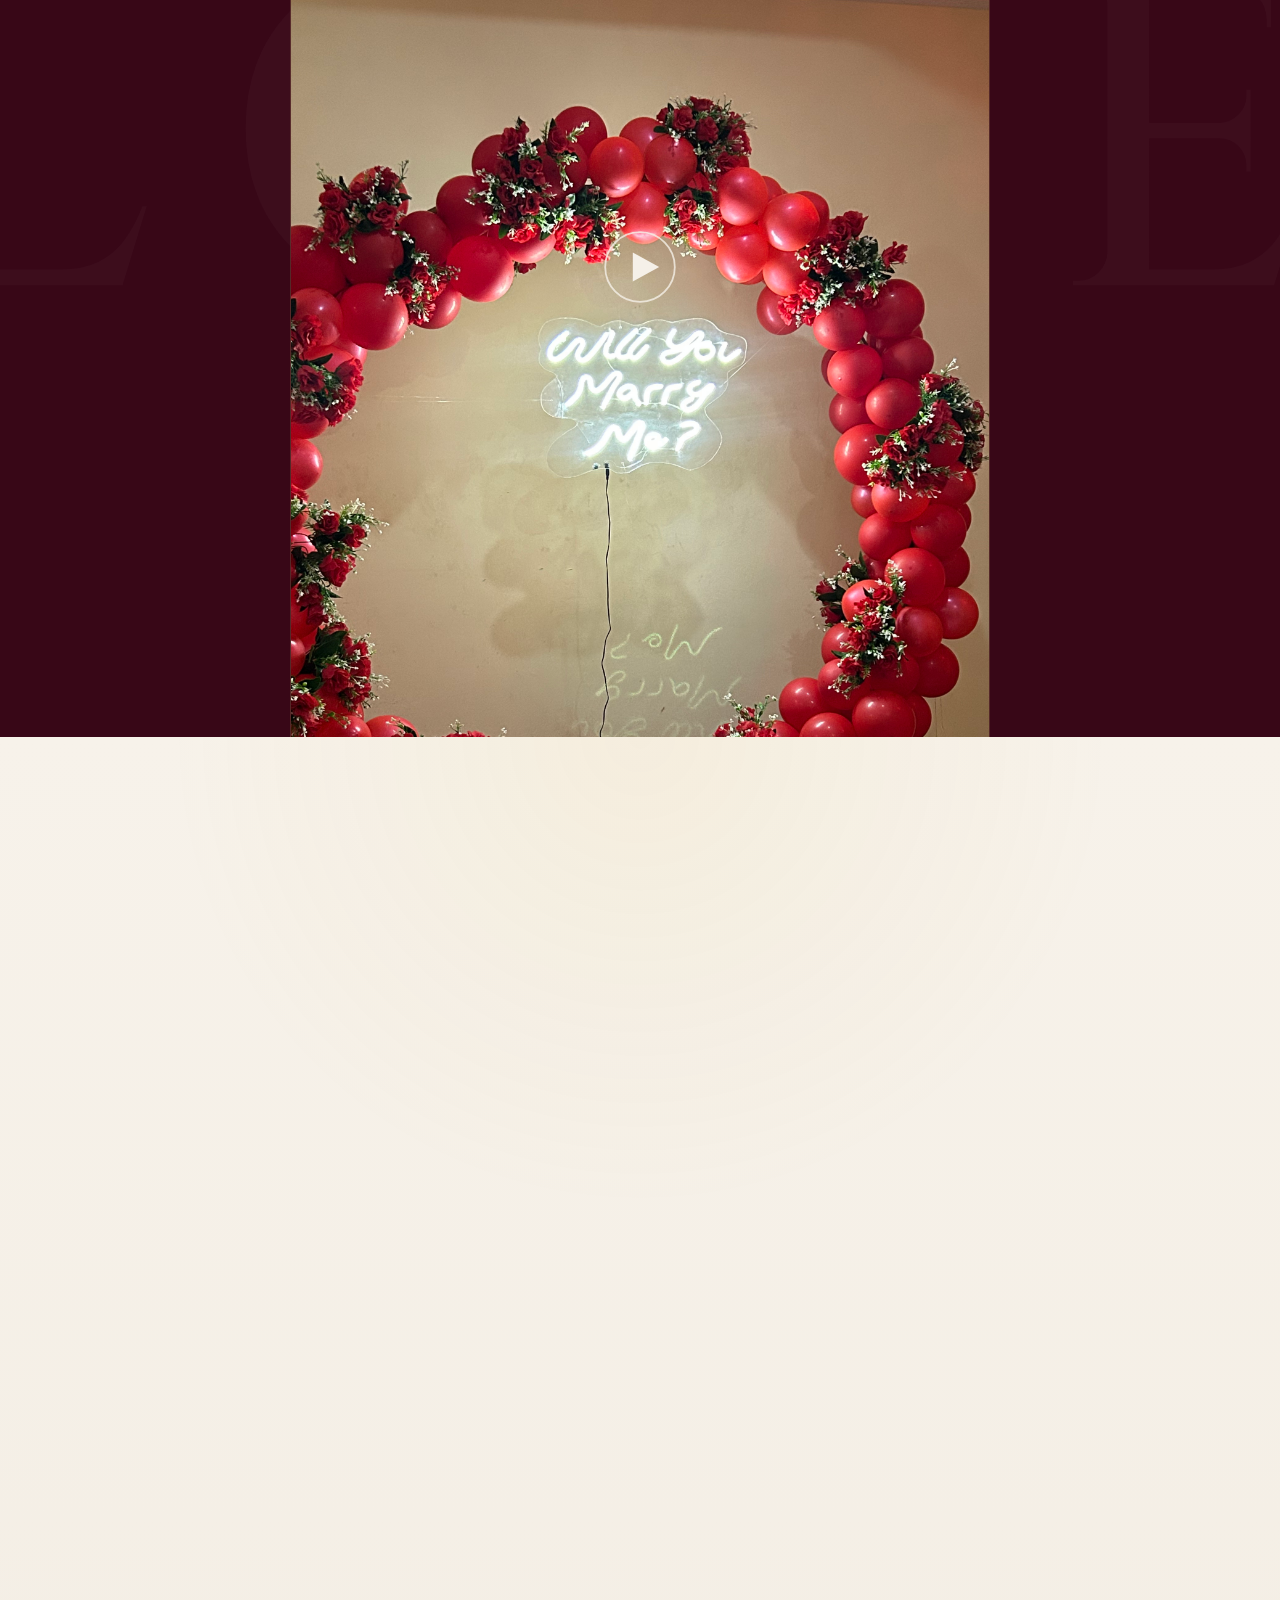
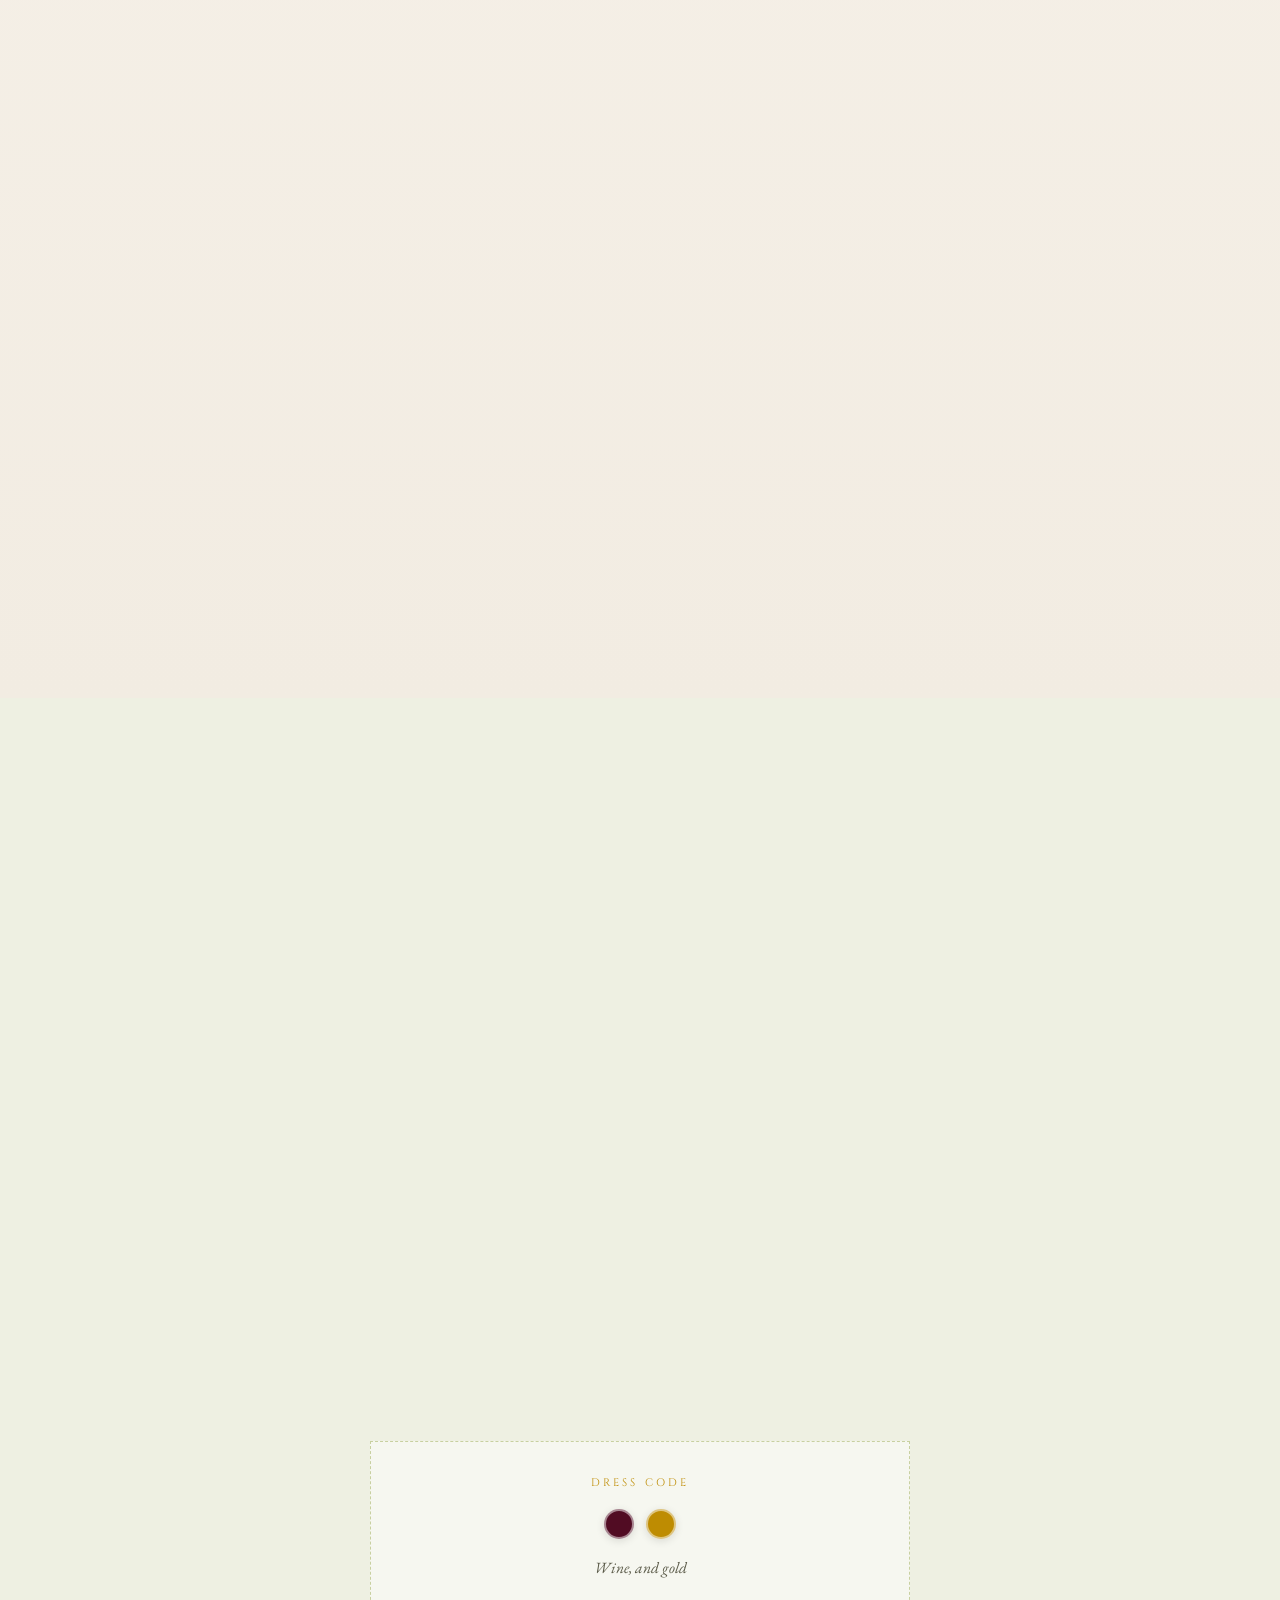
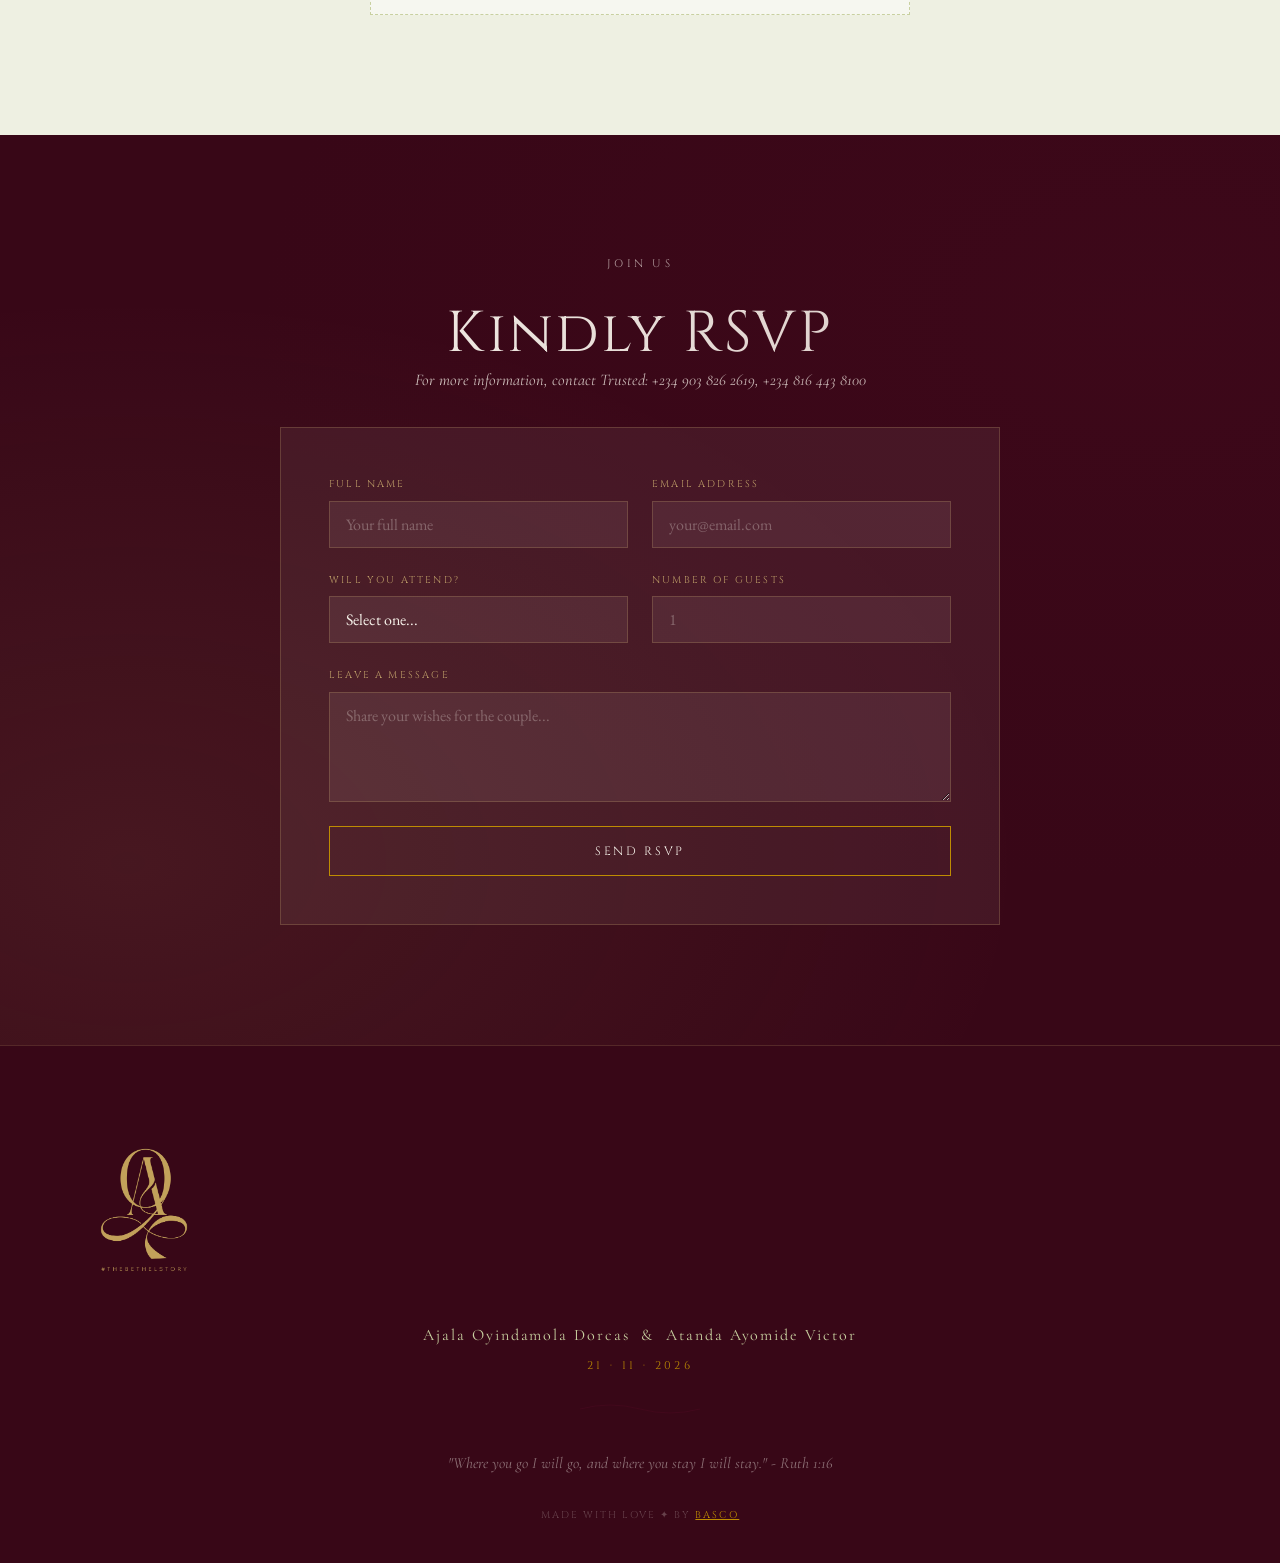
==== commit aa475055: "main" ====
--- a/index.html
+++ b/index.html
@@ -95,6 +95,25 @@
         <span></span><svg viewBox="0 0 40 20" width="40"><path d="M20 2 Q30 10 20 18 Q10 10 20 2Z" fill="rgba(81,12,35,0.7)"/></svg><span></span>
       </div>
       <p class="hero-date reveal">Saturday, 21th of November 2026</p>
+
+      <div class="hero-countdown reveal">
+        <div class="hero-countdown-unit">
+          <span class="hero-countdown-value" id="cd-days">00</span>
+          <span class="hero-countdown-label">Days</span>
+        </div>
+        <div class="hero-countdown-unit">
+          <span class="hero-countdown-value" id="cd-hours">00</span>
+          <span class="hero-countdown-label">Hours</span>
+        </div>
+        <div class="hero-countdown-unit">
+          <span class="hero-countdown-value" id="cd-mins">00</span>
+          <span class="hero-countdown-label">Mins</span>
+        </div>
+        <div class="hero-countdown-unit">
+          <span class="hero-countdown-value" id="cd-secs">00</span>
+          <span class="hero-countdown-label">Secs</span>
+        </div>
+      </div>
     </div>
   </section>
 
--- a/style.css
+++ b/style.css
@@ -345,6 +345,37 @@
   font-size: clamp(1rem, 2.5vw, 1.3rem);
   color: rgba(245,240,232,0.75);
   letter-spacing: 0.05em;
+}
+
+.hero-countdown {
+  display: flex;
+  justify-content: center;
+  gap: clamp(1.2rem, 4vw, 2.5rem);
+  margin-top: 2.5rem;
+}
+
+.hero-countdown-unit {
+  display: flex;
+  flex-direction: column;
+  align-items: center;
+  min-width: 56px;
+}
+
+.hero-countdown-value {
+  font-family: var(--font-display);
+  font-size: clamp(1.6rem, 4.5vw, 2.6rem);
+  font-weight: 500;
+  color: var(--cream);
+  line-height: 1;
+}
+
+.hero-countdown-label {
+  margin-top: 0.5rem;
+  font-family: var(--font-serif);
+  font-size: clamp(0.65rem, 1.5vw, 0.8rem);
+  letter-spacing: 0.18em;
+  text-transform: uppercase;
+  color: var(--gold-light);
 }
 
 .hero-cta {
